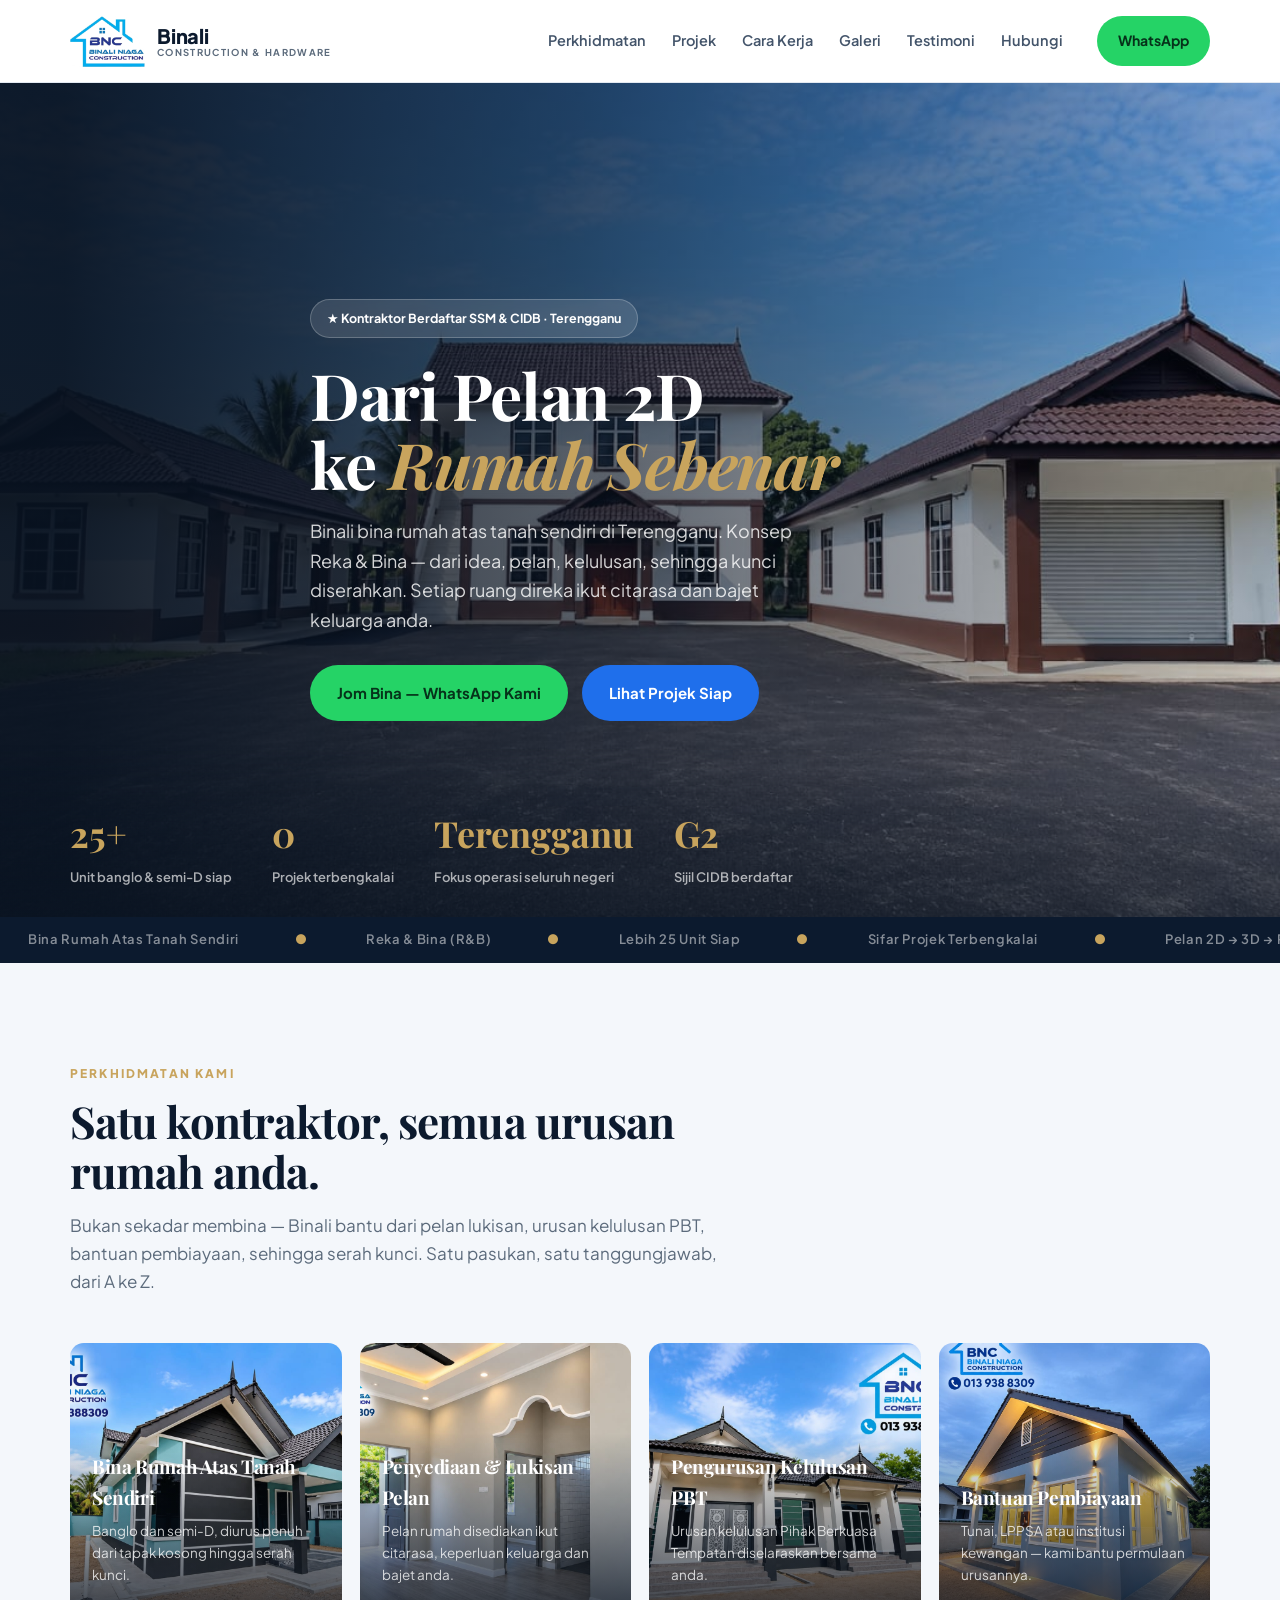
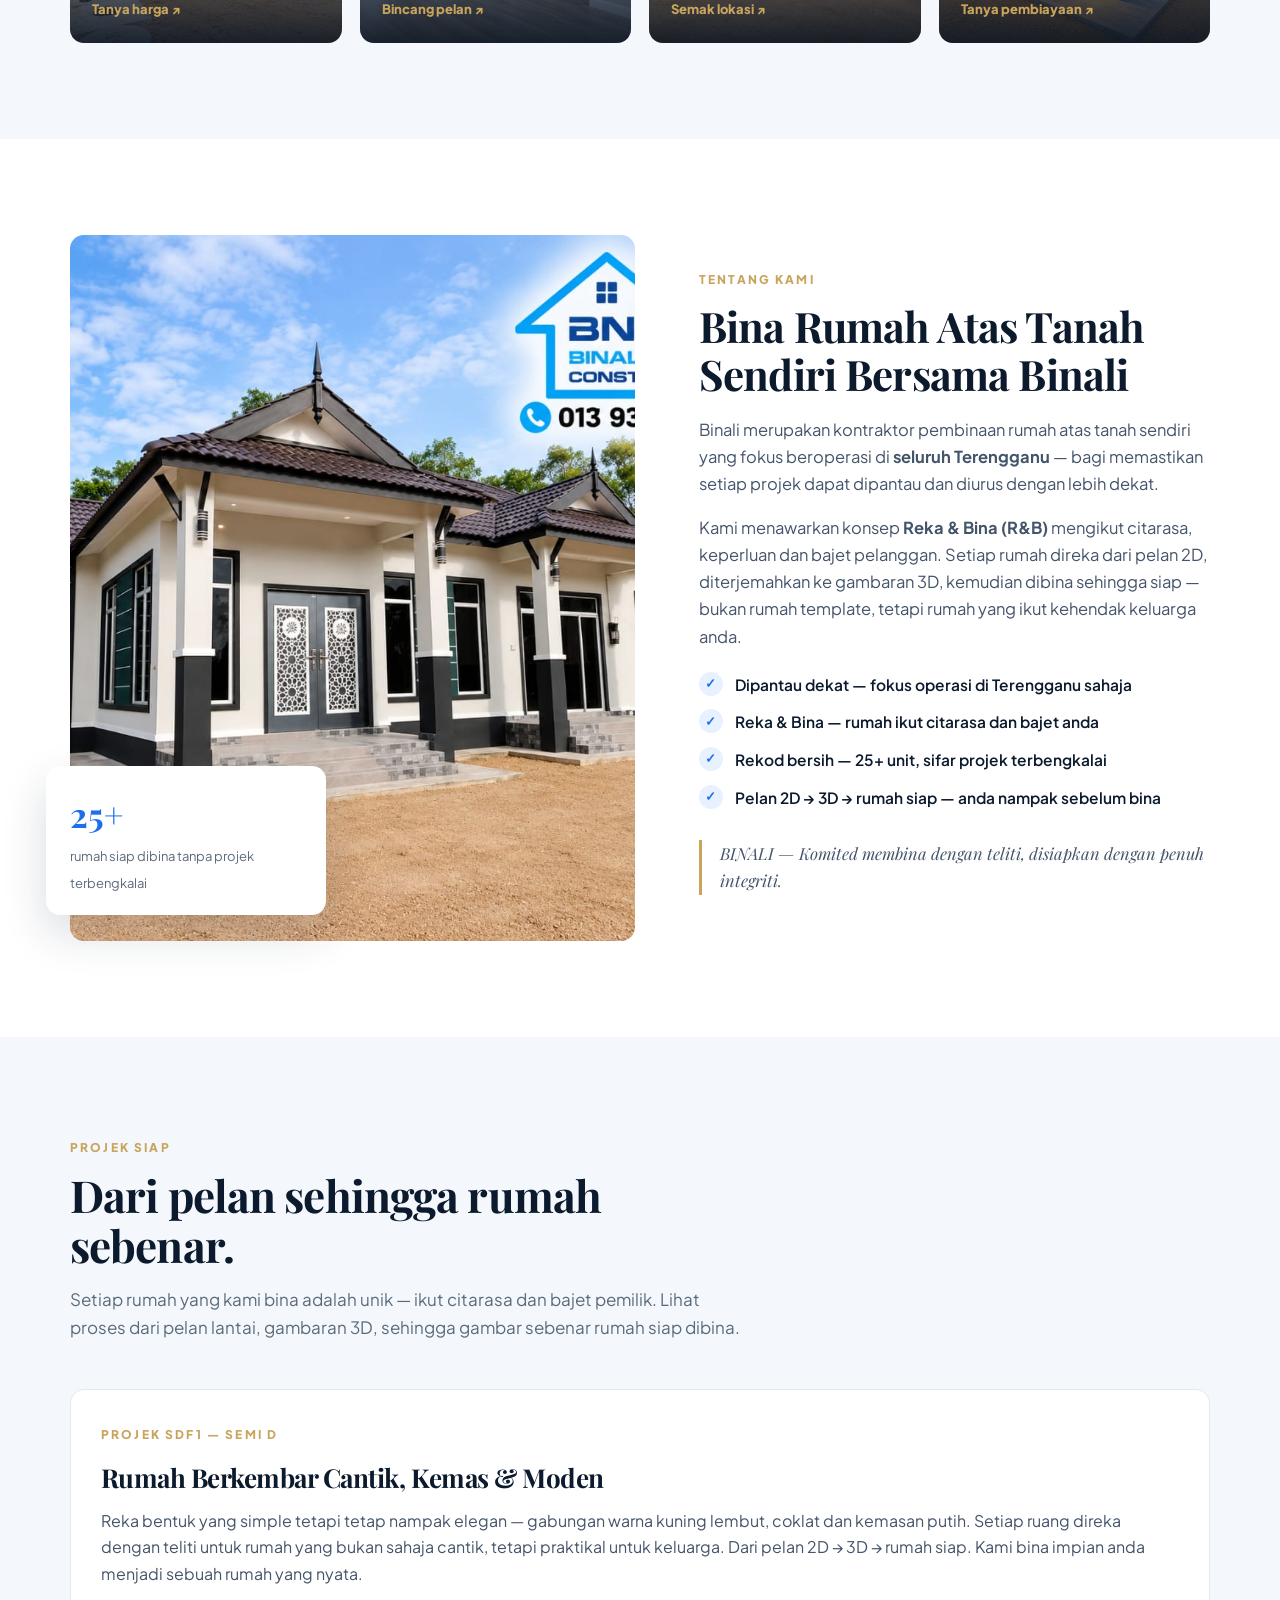
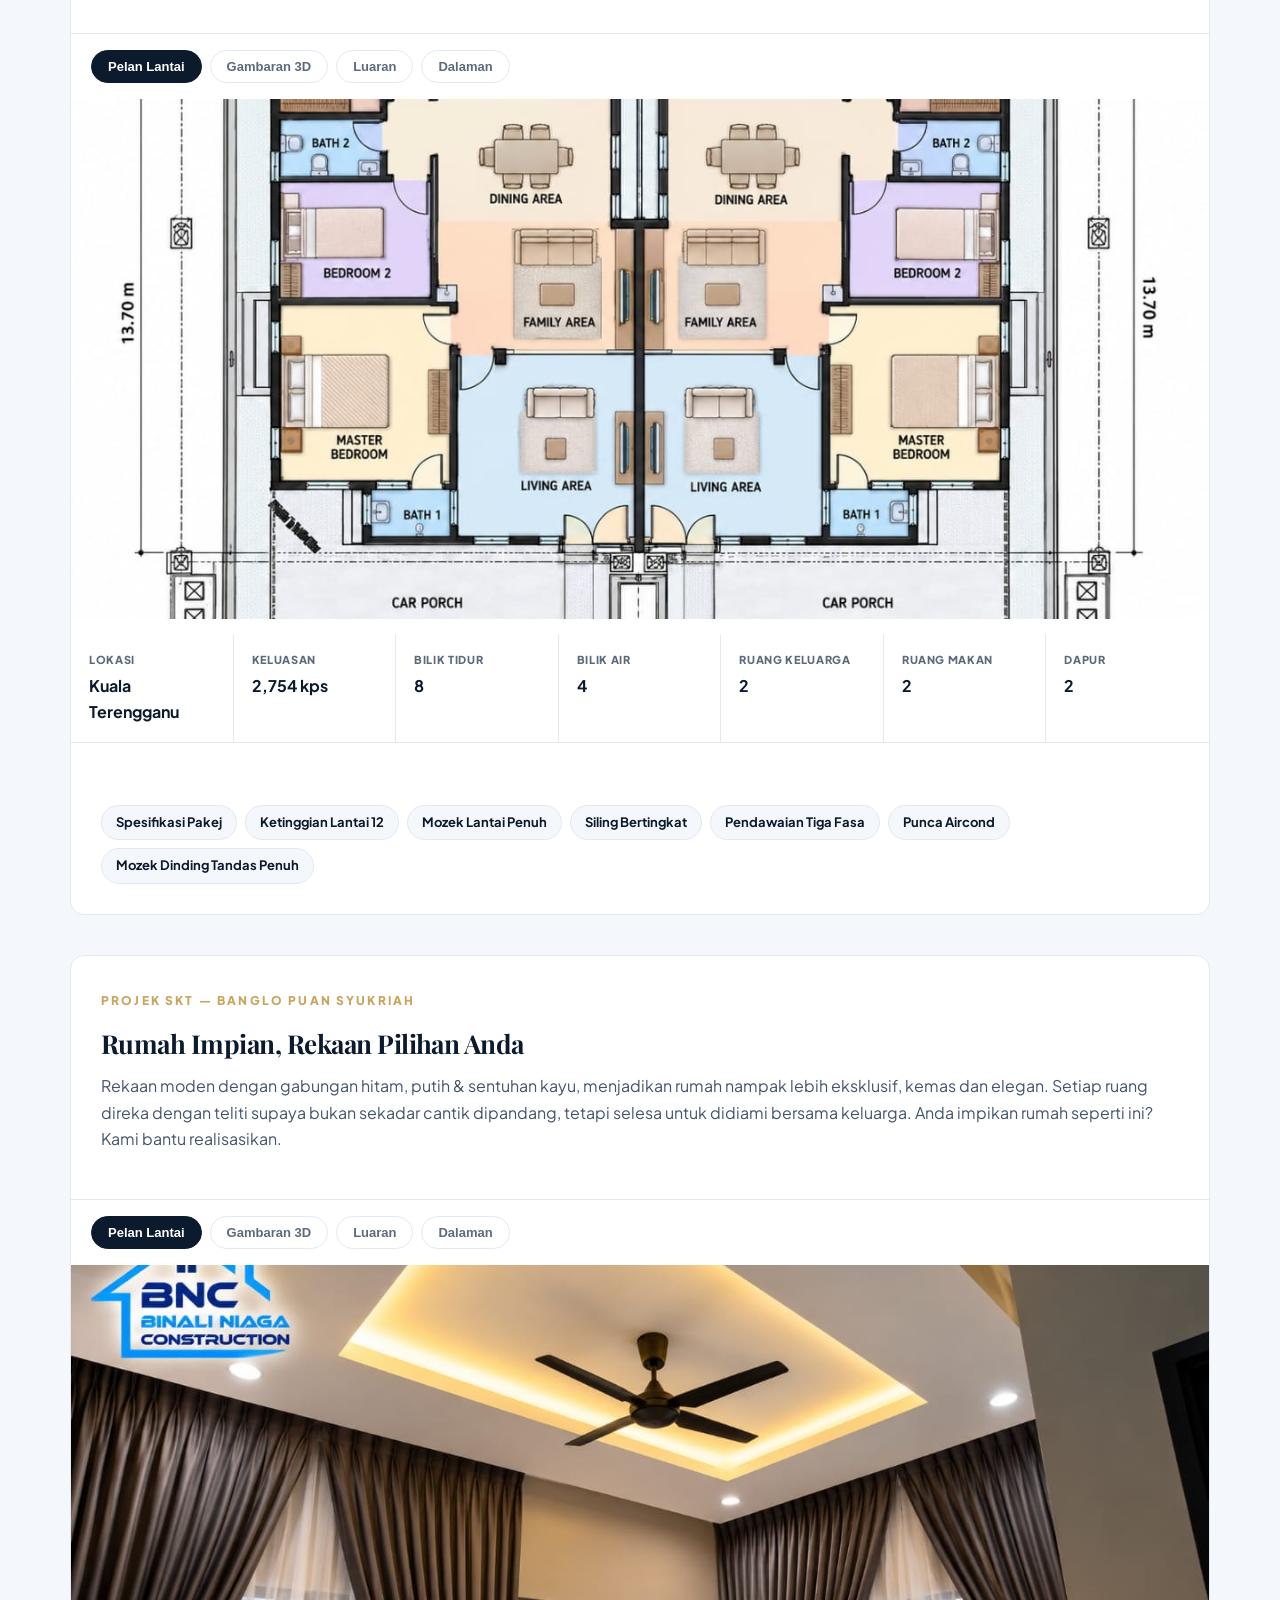
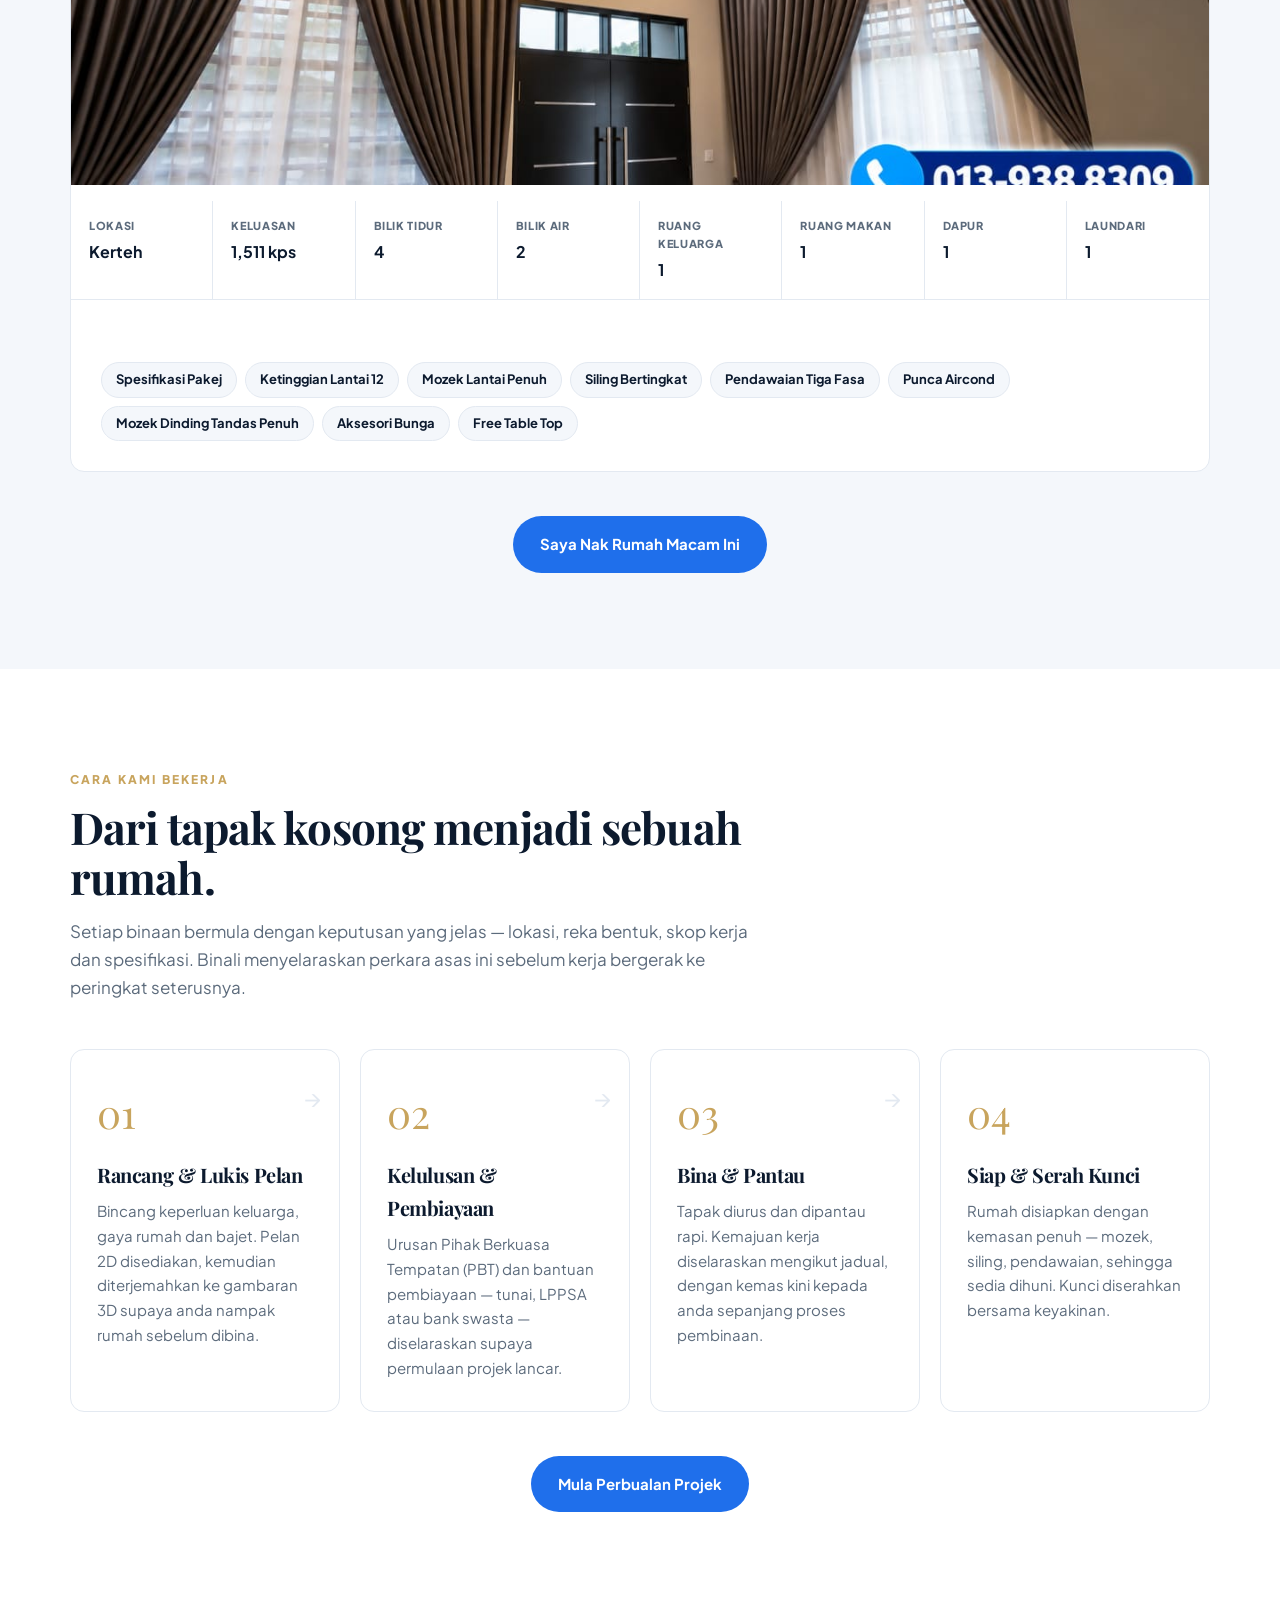
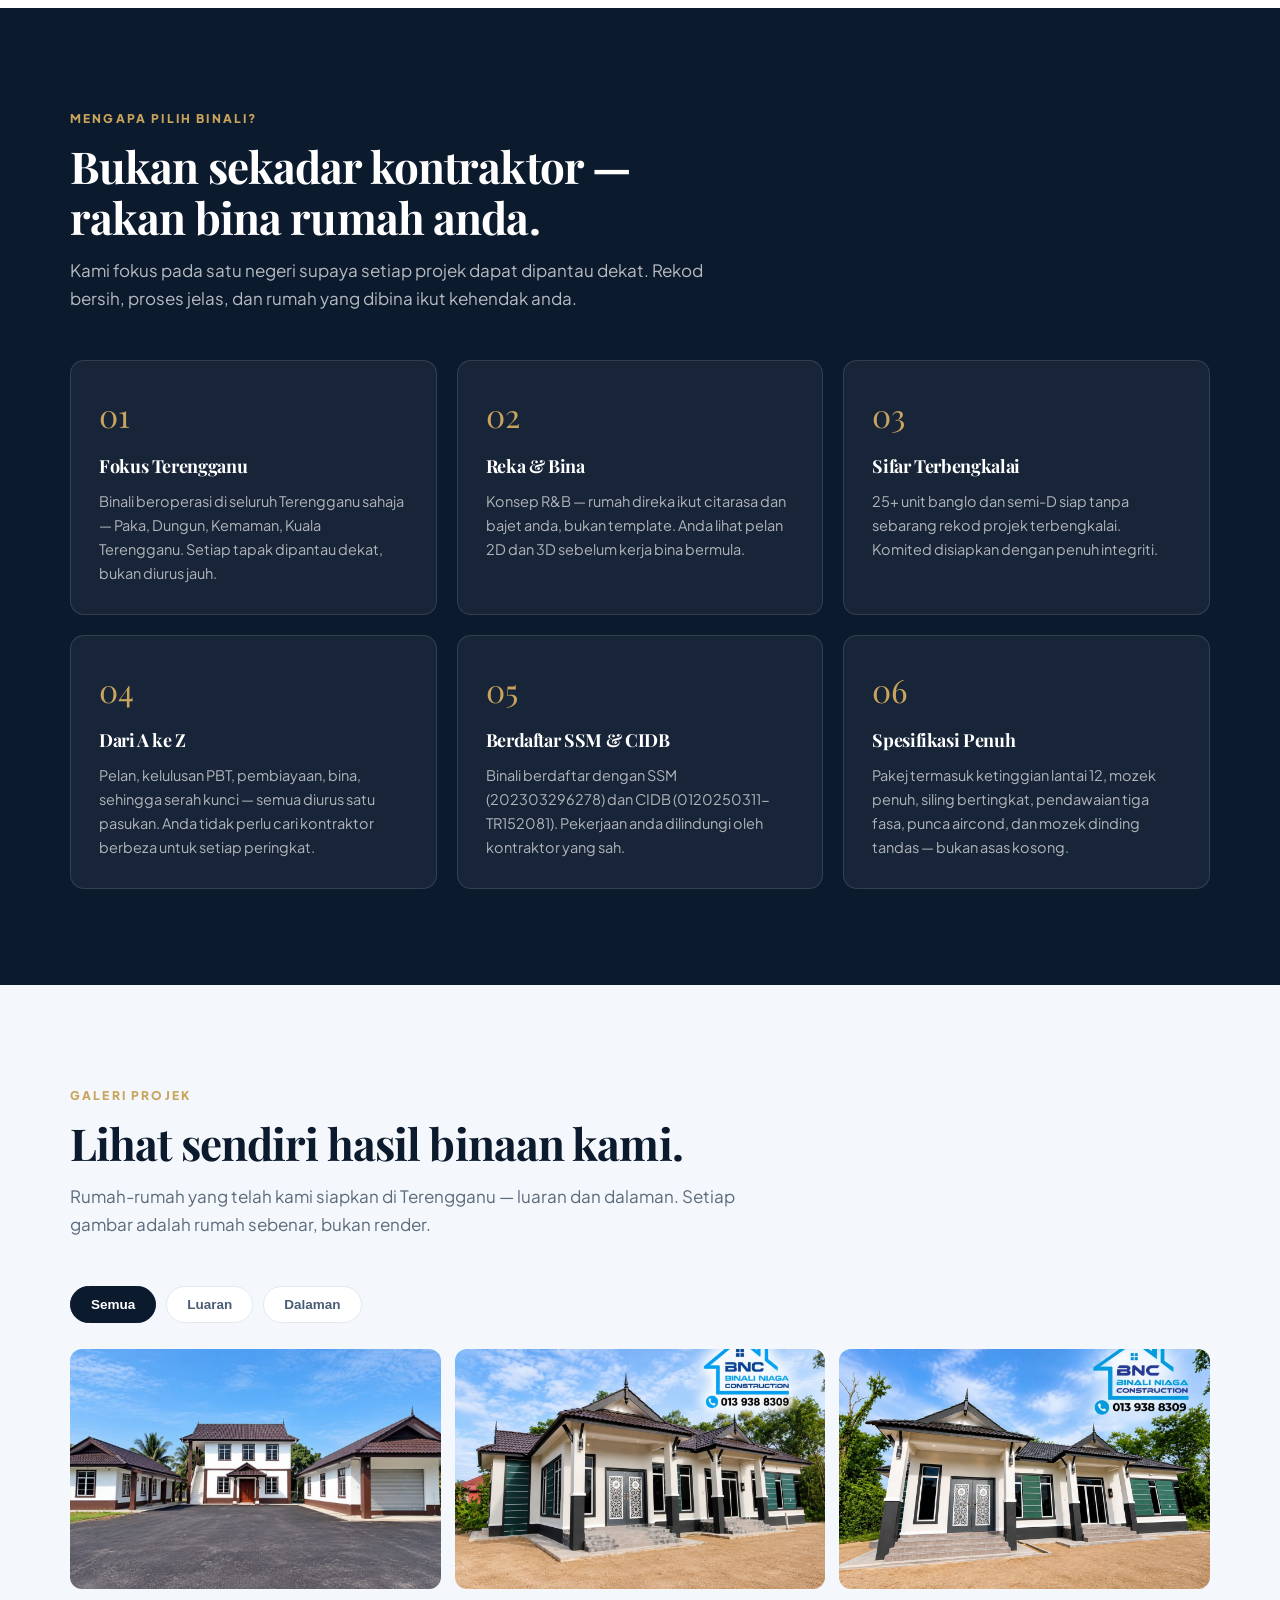
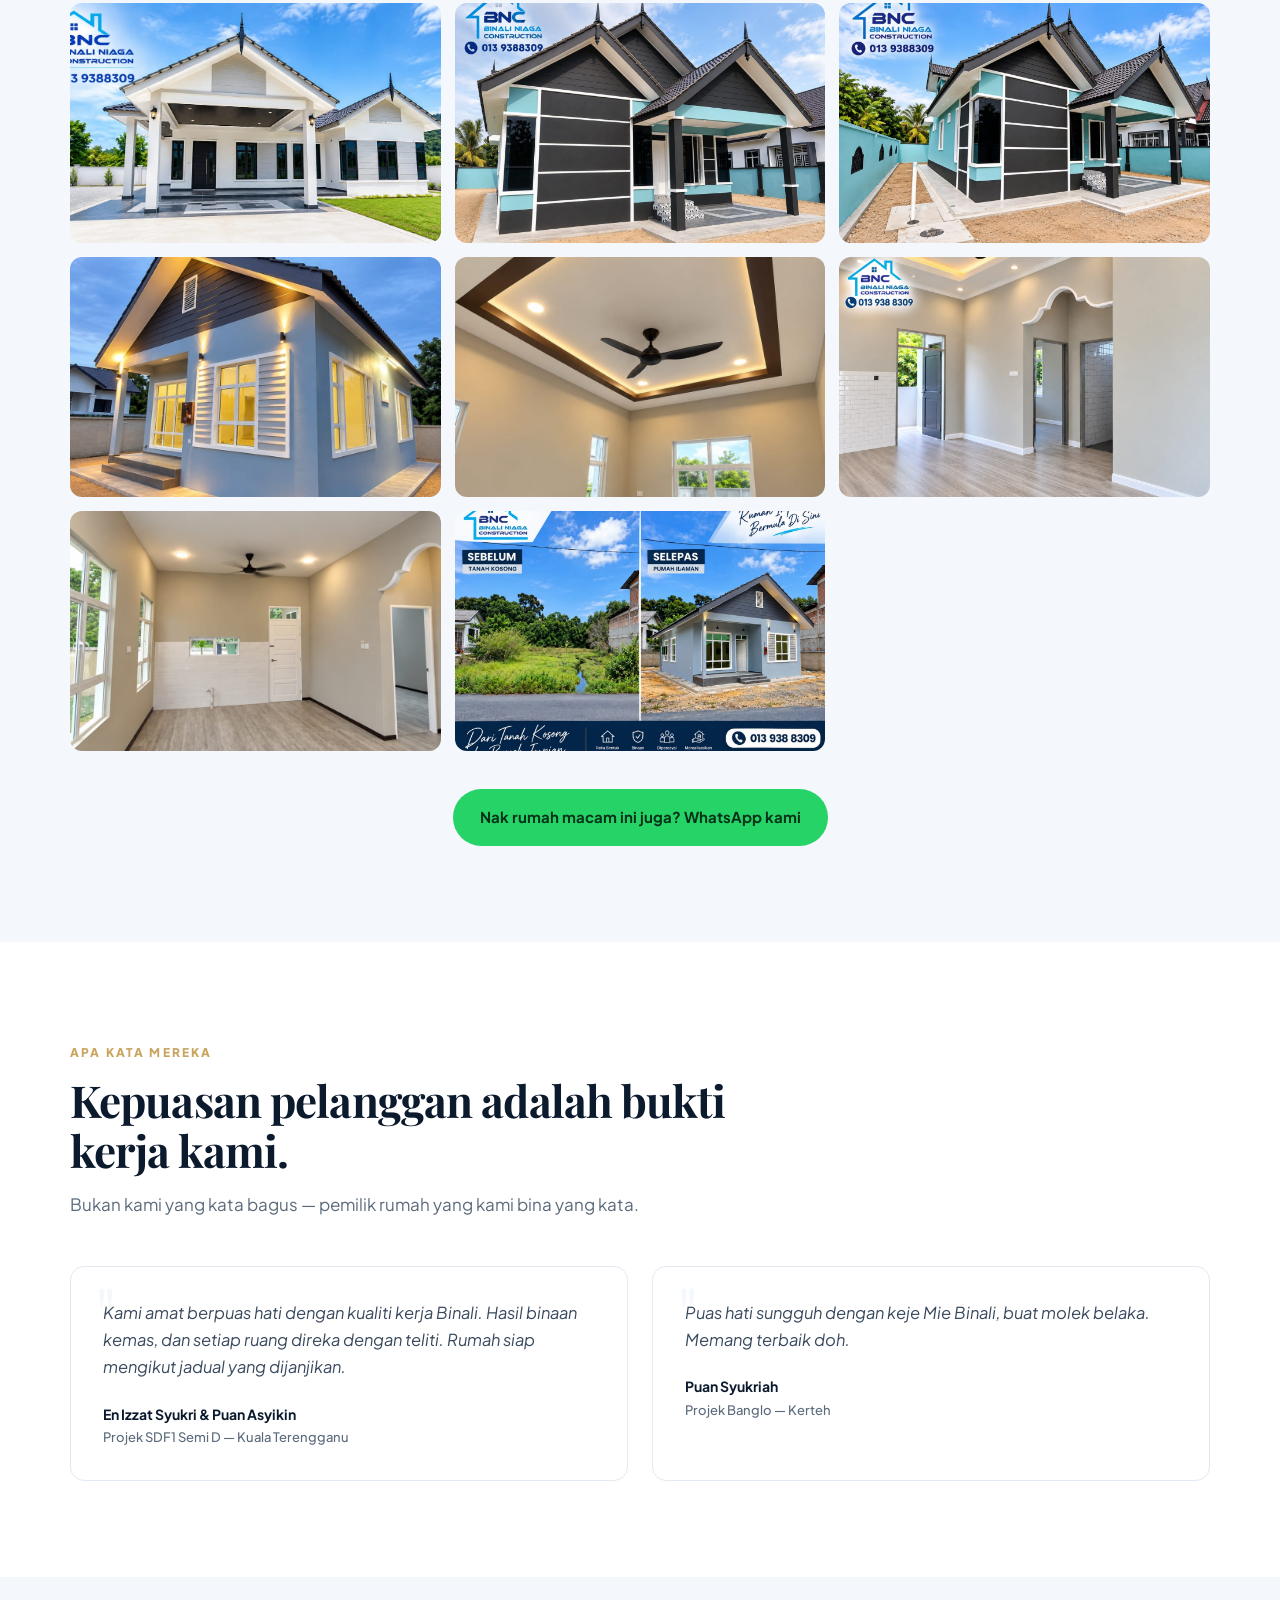
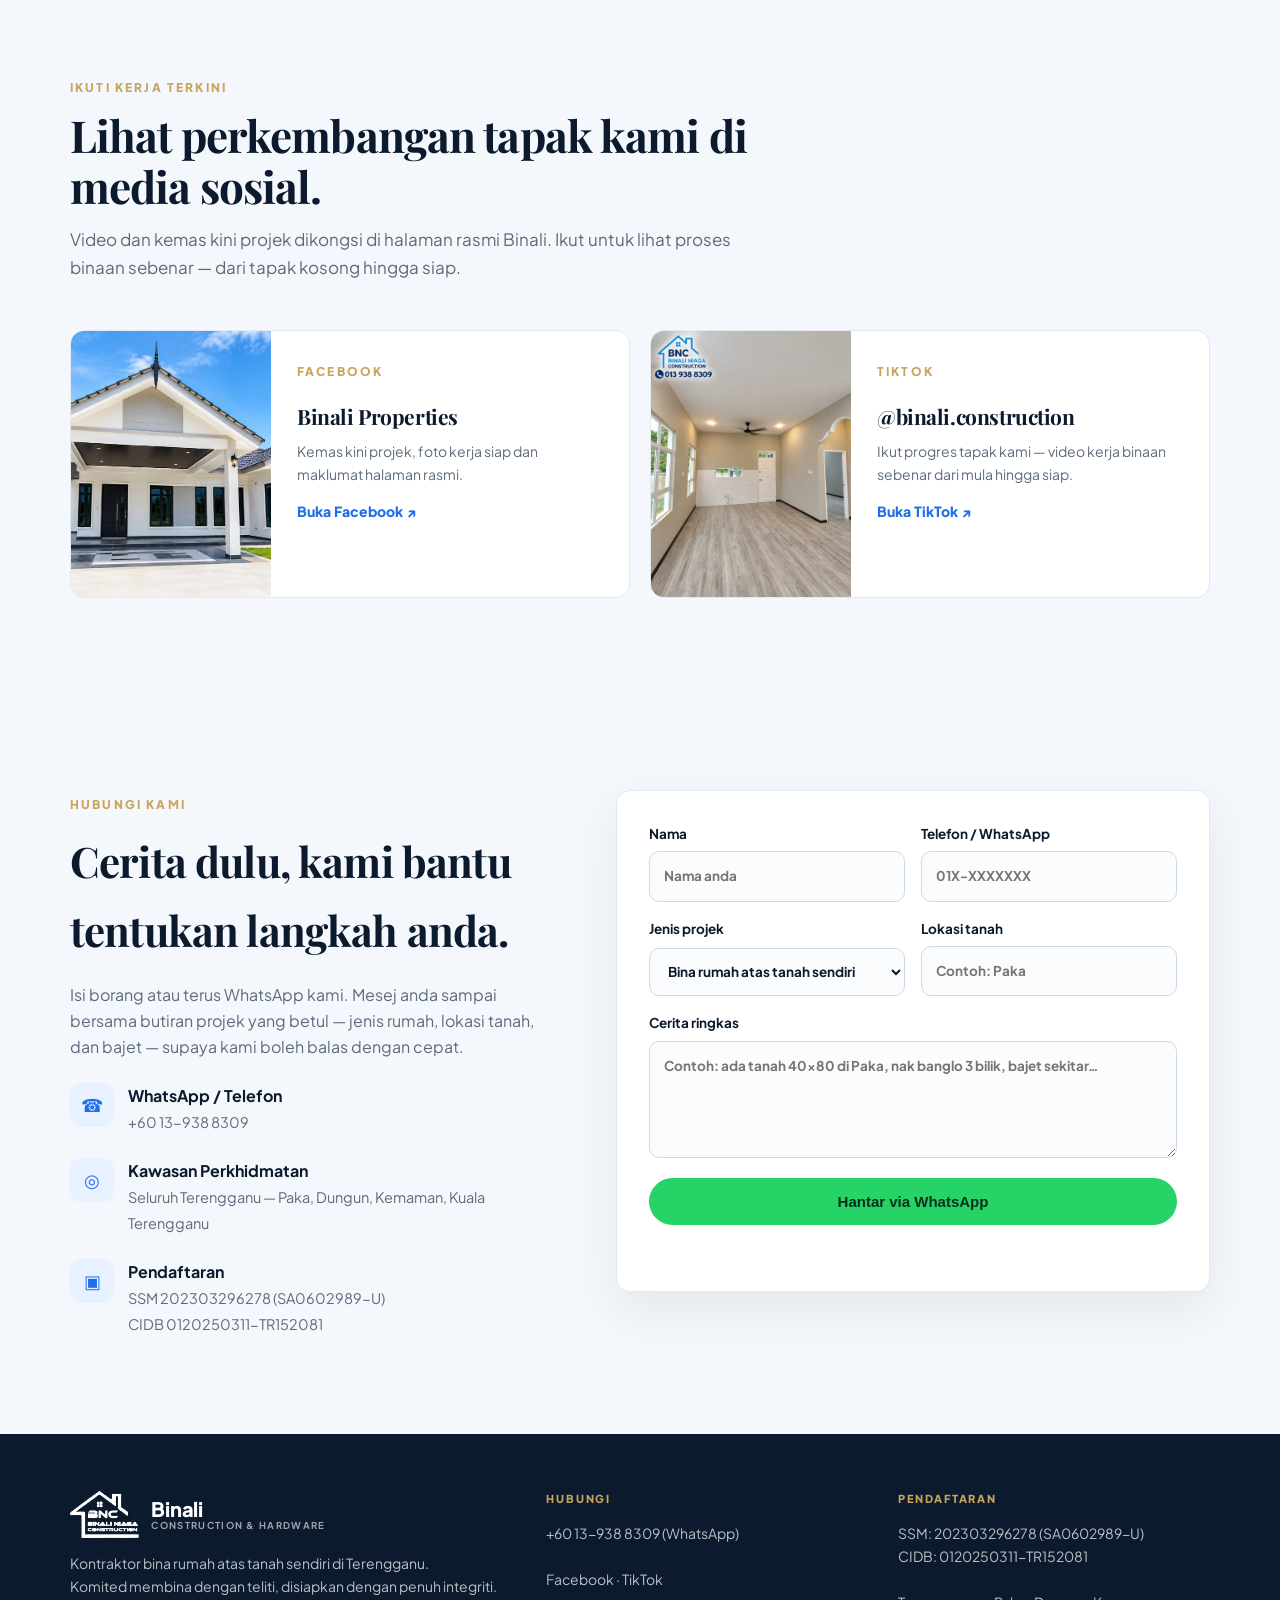
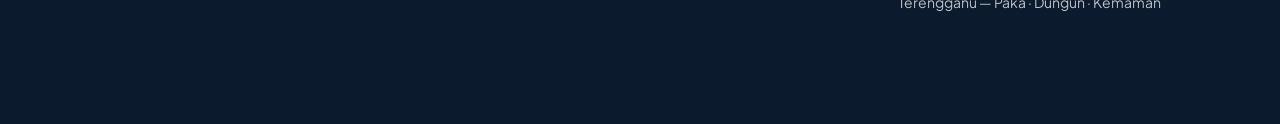
==== index.html @ bc34fff3 "feat: add project showcase with floor plans, 3D renders, testimonials, why-choose-us section — inspi" ====
<!doctype html>
<html lang="ms">
<head>
<meta charset="utf-8">
<meta name="viewport" content="width=device-width,initial-scale=1">
<title>Binali — Kontraktor Bina Rumah Atas Tanah Sendiri di Terengganu</title>
<meta name="description" content="Binali, kontraktor bina rumah atas tanah sendiri di Terengganu. Lebih 25 unit banglo & semi-D siap tanpa projek terbengkalai. Reka & Bina ikut bajet anda.">
<meta property="og:title" content="Binali — Kontraktor Bina Rumah Atas Tanah Anda | Terengganu">
<meta property="og:description" content="Dari pelan 2D → 3D → rumah siap. Lebih 25 unit banglo & semi-D siap di Terengganu.">
<meta property="og:image" content="https://fahru76.github.io/Binali/assets/IMG-20260917-WA0013.jpg">
<meta property="og:url" content="https://fahru76.github.io/Binali/">
<meta property="og:type" content="website">
<meta name="twitter:card" content="summary_large_image">
<meta name="twitter:image" content="https://fahru76.github.io/Binali/assets/IMG-20260917-WA0013.jpg">
<link rel="preconnect" href="https://fonts.googleapis.com"><link rel="preconnect" href="https://fonts.gstatic.com" crossorigin>
<link href="https://fonts.googleapis.com/css2?family=Plus+Jakarta+Sans:wght@400;500;600;700;800&family=Playfair+Display:wght@500;600;700&display=swap" rel="stylesheet">
<script type="application/ld+json">
{"@context":"https://schema.org","@type":"LocalBusiness","name":"Binali Construction & Hardware","url":"https://fahru76.github.io/Binali/","image":"https://fahru76.github.io/Binali/assets/Binali-logo.png","telephone":"+60139388309","priceRange":"RM","areaServed":{"@type":"State","name":"Terengganu, Malaysia"},"description":"Kontraktor bina rumah atas tanah sendiri di Terengganu. Lebih 25 unit banglo dan semi-D siap tanpa projek terbengkalai.","identifier":[{"@type":"PropertyValue","propertyID":"SSM","value":"202303296278 (SA0602989-U)"},{"@type":"PropertyValue","propertyID":"CIDB","value":"0120250311-TR152081"}]}
</script>
<style>
:root{
  --navy:#0c1a2e; --ink:#1a2b3c; --blue:#1f6feb; --blue-dk:#1a5ed6;
  --gold:#c8a45d; --bg:#ffffff; --soft:#f4f7fb; --muted:#5c6b7c; --line:#e3e9f1;
  --wa:#25d366; --wa-dk:#1eb857; --r:14px;
}
*{box-sizing:border-box}html{scroll-behavior:smooth}
body{margin:0;background:var(--bg);color:var(--ink);font:16px/1.65 'Plus Jakarta Sans',Arial,sans-serif;overflow-x:hidden}
a{text-decoration:none;color:inherit}img{display:block;max-width:100%}
h1,h2,h3,h4{font-family:'Playfair Display',Georgia,serif;letter-spacing:-.02em;margin:0}
.container{width:min(1140px,calc(100% - 40px));margin:auto}
.eyebrow{display:inline-block;color:var(--gold);font-weight:800;font-size:12px;letter-spacing:.18em;text-transform:uppercase;margin-bottom:12px}
.btn{display:inline-flex;align-items:center;justify-content:center;gap:8px;padding:15px 26px;border-radius:999px;font-weight:700;font-size:15px;border:1px solid transparent;cursor:pointer;transition:.2s}
.wa{background:var(--wa);color:#06321a}.wa:hover{background:var(--wa-dk)}
.blue{background:var(--blue);color:#fff}.blue:hover{background:var(--blue-dk)}
.ghost{background:#fff;border-color:var(--line);color:var(--navy)}.ghost:hover{border-color:var(--blue);color:var(--blue)}

/* ---------- header ---------- */
header{position:sticky;top:0;z-index:60;background:#fff;border-bottom:1px solid var(--line);transition:box-shadow .2s}
header.scrolled{box-shadow:0 4px 24px rgba(18,35,59,.08)}
.nav{height:82px;display:flex;align-items:center;gap:34px}
.logo{display:flex;align-items:center;gap:12px;font-weight:800;font-size:20px;color:var(--navy);letter-spacing:-.01em;min-width:0}
.logo img{height:52px;width:auto}
.logo .lt{display:block;line-height:1.15;white-space:nowrap}
.logo small{display:block;font-size:9.5px;font-weight:700;letter-spacing:.14em;color:var(--muted);text-transform:uppercase}
.navlinks{display:flex;gap:26px;margin-left:auto;font-size:14.5px;font-weight:600;color:#43546a}
.navlinks a:hover{color:var(--blue)}
.nav .btn{padding:12px 20px;font-size:14px}

/* ---------- hero ---------- */
.hero{position:relative;background:var(--navy);color:#fff;overflow:hidden;min-height:92vh;display:flex;align-items:center}
.hero-media{position:absolute;inset:0}
.hero-media img{width:100%;height:100%;object-fit:cover;animation:kenburns 12s ease-in-out infinite alternate}
@keyframes kenburns{0%{transform:scale(1) translate(0,0)}100%{transform:scale(1.1) translate(-2%,-1.5%)}}
.hero-media:after{content:'';position:absolute;inset:0;background:linear-gradient(90deg,rgba(8,18,32,.95) 5%,rgba(8,18,32,.68) 45%,rgba(8,18,32,.18) 100%)}
.hero-in{position:relative;z-index:2;padding:120px 0 100px;max-width:660px;width:100%}
.hero h1{font-size:clamp(40px,5.6vw,64px);line-height:1.08;color:#fff;opacity:0;transform:translateY(28px);animation:fadeUp .85s cubic-bezier(.22,1,.36,1) .25s forwards}
.hero h1 em{font-style:italic;color:var(--gold)}
.hero .sub{font-size:18px;opacity:0;transform:translateY(22px);animation:fadeUp .85s cubic-bezier(.22,1,.36,1) .45s forwards;color:rgba(255,255,255,.82);max-width:520px;margin:18px 0 30px}
.hero .cta{display:flex;gap:14px;flex-wrap:wrap;opacity:0;transform:translateY(18px);animation:fadeUp .85s cubic-bezier(.22,1,.36,1) .62s forwards}
.hero-badge{opacity:0;transform:translateY(12px);animation:fadeUp .75s ease-out .05s forwards;display:inline-flex;align-items:center;gap:8px;background:rgba(255,255,255,.12);border:1px solid rgba(255,255,255,.22);backdrop-filter:blur(6px);border-radius:999px;padding:8px 16px;font-size:12.5px;font-weight:700;color:#fff;margin-bottom:22px}
@keyframes fadeUp{to{opacity:1;transform:translateY(0)}}
.hero-stats{position:absolute;bottom:0;left:0;right:0;z-index:3;background:linear-gradient(transparent,rgba(8,18,32,.6));padding:60px 0 28px}
.hero-stats-in{display:flex;gap:40px;flex-wrap:wrap}
.hero-stat{color:#fff}
.hero-stat strong{display:block;font-family:'Playfair Display',serif;font-size:36px;color:var(--gold)}
.hero-stat span{font-size:13px;color:rgba(255,255,255,.66);font-weight:600}

/* ---------- marquee ---------- */
.marquee{background:var(--navy);color:rgba(255,255,255,.5);padding:12px 0;overflow:hidden;white-space:nowrap;font-size:13px;font-weight:600;letter-spacing:.05em}
.marquee-track{display:inline-block;animation:scroll 28s linear infinite}
@keyframes scroll{0%{transform:translateX(0)}100%{transform:translateX(-50%)}}
.marquee span{margin:0 28px}.marquee .dot{color:var(--gold)}

/* ---------- generic section ---------- */
section{padding:96px 0}
section.soft{background:var(--soft)}
section.dark{background:var(--navy);color:#fff}
.head{max-width:680px;margin-bottom:48px}
.head h2{font-size:clamp(28px,3.6vw,44px);line-height:1.15;color:var(--navy)}
section.dark .head h2{color:#fff}
.head p{color:var(--muted);font-size:17px;margin:14px 0 0}
section.dark .head p{color:rgba(255,255,255,.7)}

/* ---------- services ---------- */
.tiles{display:grid;grid-template-columns:repeat(4,1fr);gap:18px}
.tile{position:relative;border-radius:var(--r);overflow:hidden;min-height:300px;color:#fff;display:flex}
.tile img{position:absolute;inset:0;width:100%;height:100%;object-fit:cover;transition:.5s}
.tile:after{content:'';position:absolute;inset:0;background:linear-gradient(transparent 30%,rgba(9,19,32,.92))}
.tile:hover img{transform:scale(1.06)}
.tile-b{position:relative;z-index:2;margin-top:auto;padding:22px}
.tile-b h3{font-size:19px;color:#fff;margin-bottom:6px}
.tile-b p{margin:0;font-size:13.5px;color:rgba(255,255,255,.78)}
.tile-b span{display:inline-block;margin-top:12px;font-size:13px;font-weight:800;color:var(--gold)}

/* ---------- about ---------- */
.about{display:grid;grid-template-columns:1.05fr .95fr;gap:64px;align-items:center}
.about-img{position:relative}
.about-img img{border-radius:var(--r);aspect-ratio:4/5;object-fit:cover;width:100%}
.about-img .float{position:absolute;left:-24px;bottom:26px;background:#fff;border-radius:var(--r);box-shadow:0 18px 44px rgba(18,35,59,.16);padding:20px 24px;max-width:280px}
.about-img .float strong{display:block;font-family:'Playfair Display',serif;font-size:34px;color:var(--blue)}
.about-img .float span{font-size:13px;color:var(--muted)}
.about h2{font-size:clamp(28px,3.4vw,42px);color:var(--navy);line-height:1.16}
.about p{color:#44546a;font-size:16.5px}
.about ul{list-style:none;padding:0;margin:22px 0 30px;display:grid;gap:12px}
.about li{display:flex;gap:12px;align-items:flex-start;font-weight:600;font-size:15.5px;color:var(--navy)}
.about li:before{content:'✓';flex:none;display:grid;place-items:center;width:24px;height:24px;border-radius:50%;background:#e8f1ff;color:var(--blue);font-size:13px;font-weight:800}
.tagline{border-left:3px solid var(--gold);padding-left:18px;font-family:'Playfair Display',serif;font-size:19px;color:var(--navy);font-style:italic}

/* ---------- process ---------- */
.steps{display:grid;grid-template-columns:repeat(4,1fr);gap:20px;counter-reset:s}
.step{background:#fff;border:1px solid var(--line);border-radius:var(--r);padding:30px 26px;position:relative}
.step:before{counter-increment:s;content:'0' counter(s);font-family:'Playfair Display',serif;font-size:40px;color:var(--gold);display:block;margin-bottom:12px}
.step h3{font-size:20px;color:var(--navy);margin-bottom:8px}
.step p{margin:0;color:var(--muted);font-size:15px}
.step .arrow{position:absolute;right:18px;top:28px;color:var(--line);font-size:24px}

/* ---------- project showcase ---------- */
.project-card{background:#fff;border:1px solid var(--line);border-radius:var(--r);overflow:hidden;margin-bottom:40px}
.project-tabs{display:flex;gap:0;border-bottom:1px solid var(--line);overflow-x:auto}
.project-tab{padding:14px 22px;font-size:14px;font-weight:700;color:var(--muted);border:0;background:none;cursor:pointer;border-bottom:3px solid transparent;white-space:nowrap}
.project-tab.active{color:var(--navy);border-bottom-color:var(--blue)}
.project-body{display:none;padding:0}
.project-body.active{display:block}
.project-stage{position:relative;overflow:hidden}
.project-stage img{width:100%;height:auto;max-height:520px;object-fit:cover;transition:.4s}
.project-stage:hover img{transform:scale(1.03)}
.project-specs{display:grid;grid-template-columns:repeat(auto-fit,minmax(110px,1fr));gap:0;padding:0}
.project-spec{padding:16px 18px;border-right:1px solid var(--line);border-bottom:1px solid var(--line)}
.project-spec:last-child{border-right:0}
.project-spec dt{font-size:11px;font-weight:800;color:var(--muted);text-transform:uppercase;letter-spacing:.06em}
.project-spec dd{margin:4px 0 0;font-size:16px;font-weight:700;color:var(--navy)}
.project-info{padding:30px}
.project-info h3{font-size:26px;color:var(--navy);margin-bottom:8px}
.project-info p{color:#44546a;font-size:16px;margin:0 0 16px}
.project-specs-list{display:flex;flex-wrap:wrap;gap:8px;margin-top:16px}
.project-specs-list li{list-style:none;font-size:13px;font-weight:700;background:var(--soft);border:1px solid var(--line);border-radius:999px;padding:6px 14px;color:var(--navy)}
.project-stages-nav{display:flex;gap:8px;padding:16px 20px;border-top:1px solid var(--line);flex-wrap:wrap}
.stage-btn{padding:8px 16px;border:1px solid var(--line);background:#fff;border-radius:999px;font-size:13px;font-weight:700;color:var(--muted);cursor:pointer;transition:.2s}
.stage-btn.active{background:var(--navy);color:#fff;border-color:var(--navy)}

/* ---------- testimonials ---------- */
.quotes{display:grid;grid-template-columns:1fr 1fr;gap:24px}
.quote{background:#fff;border:1px solid var(--line);border-radius:var(--r);padding:32px;position:relative}
.quote:before{content:'"';position:absolute;top:8px;left:24px;font-family:'Playfair Display',serif;font-size:72px;color:var(--soft);line-height:1}
.quote p{position:relative;z-index:1;font-size:16.5px;color:#3a4a5e;font-style:italic;margin:0 0 20px}
.quote cite{font-style:normal;font-weight:700;font-size:14px;color:var(--navy)}
.quote cite span{display:block;font-weight:500;color:var(--muted);font-size:13px}

/* ---------- why choose us ---------- */
.reasons{display:grid;grid-template-columns:repeat(3,1fr);gap:20px}
.reason{background:rgba(255,255,255,.05);border:1px solid rgba(255,255,255,.12);border-radius:var(--r);padding:28px}
.reason .num{font-family:'Playfair Display',serif;font-size:32px;color:var(--gold);margin-bottom:10px}
.reason h3{font-size:18px;color:#fff;margin-bottom:8px}
.reason p{margin:0;color:rgba(255,255,255,.66);font-size:14.5px}

/* ---------- gallery ---------- */
.filters{display:flex;gap:10px;margin-bottom:26px;flex-wrap:wrap}
.filter{border:1px solid var(--line);background:#fff;border-radius:999px;padding:10px 20px;font-weight:700;font-size:13.5px;color:#4a5c74;cursor:pointer;transition:.2s}
.filter.active{background:var(--navy);color:#fff;border-color:var(--navy)}
.gallery{display:grid;grid-template-columns:repeat(3,1fr);gap:14px}
.gallery button{border:0;padding:0;border-radius:12px;overflow:hidden;background:none;cursor:pointer;position:relative}
.gallery img{height:240px;width:100%;object-fit:cover;transition:.45s}
.gallery button:hover img{transform:scale(1.06)}
.gallery button small{position:absolute;left:12px;bottom:12px;z-index:2;color:#fff;font-size:12px;font-weight:700;background:rgba(10,22,38,.6);border-radius:8px;padding:4px 10px;opacity:0;transition:.3s}
.gallery button:hover small,.gallery button:focus-visible small{opacity:1}
.hidden{display:none!important}

/* ---------- social ---------- */
.social-grid{display:grid;grid-template-columns:1fr 1fr;gap:20px}
.social-card{display:grid;grid-template-columns:200px 1fr;border:1px solid var(--line);border-radius:var(--r);overflow:hidden;background:#fff;transition:.2s}
.social-card:hover{transform:translateY(-3px);box-shadow:0 16px 36px rgba(18,35,59,.1)}
.social-card>img{width:100%;height:100%;min-height:180px;object-fit:cover}
.social-copy{padding:26px}
.social-copy h3{font-size:21px;color:var(--navy);margin:6px 0}
.social-copy p{margin:0;color:var(--muted);font-size:14px}
.social-link{display:inline-block;margin-top:14px;color:var(--blue);font-weight:800;font-size:14px}

/* ---------- contact ---------- */
.contact{display:grid;grid-template-columns:.9fr 1.1fr;gap:60px;align-items:start}
.form{background:#fff;border:1px solid var(--line);border-radius:var(--r);padding:32px;box-shadow:0 18px 50px rgba(18,35,59,.07)}
.fields{display:grid;grid-template-columns:1fr 1fr;gap:16px}
.field{display:grid;gap:6px;font-size:13.5px;font-weight:700;color:var(--navy)}
.full{grid-column:1/-1}
.field input,.field select,.field textarea{width:100%;padding:13px 14px;border:1px solid #cfd9e6;border-radius:10px;outline:none;color:var(--navy);background:#fbfcfe;font:inherit}
.field input:focus,.field select:focus,.field textarea:focus{border-color:var(--blue);box-shadow:0 0 0 3px rgba(31,111,235,.14)}
.form .btn{width:100%;margin-top:20px;border:0}
.message{font-size:14px;min-height:22px;margin:12px 0 0}
.error{color:#b3261e}.ok{color:#0f7a4d}
.contact-copy .row{display:flex;gap:14px;align-items:flex-start;margin-top:22px}
.contact-copy .row b{display:block;color:var(--navy)}
.contact-copy .row span{color:var(--muted);font-size:14.5px}
.ico{flex:none;display:grid;place-items:center;width:44px;height:44px;border-radius:12px;background:#e8f1ff;color:var(--blue);font-size:18px}

/* ---------- footer & mobile bar ---------- */
footer{background:var(--navy);color:#fff;padding:56px 0 96px}
.footer-grid{display:grid;grid-template-columns:1.4fr 1fr 1fr;gap:40px}
footer .logo{color:#fff}
footer .logo img{height:48px;width:auto;filter:brightness(0) invert(1)}
footer .logo small{color:rgba(255,255,255,.6)}
footer p{color:rgba(255,255,255,.72);font-size:14px}
footer .f-eyebrow{color:var(--gold);font-weight:800;font-size:11px;letter-spacing:.16em;text-transform:uppercase;margin-bottom:12px}
footer a:hover{color:var(--gold)}
.mobile{display:none}
.sr-only{position:absolute;width:1px;height:1px;padding:0;margin:-1px;overflow:hidden;clip:rect(0,0,0,0);white-space:nowrap;border:0}

@media(max-width:980px){
  .tiles{grid-template-columns:1fr 1fr}
  .about{grid-template-columns:1fr;gap:40px}
  .about-img .float{left:12px}
  .steps{grid-template-columns:1fr 1fr}
  .quotes{grid-template-columns:1fr}
  .reasons{grid-template-columns:1fr}
  .contact{grid-template-columns:1fr;gap:36px}
  .footer-grid{grid-template-columns:1fr 1fr}
  .hero{min-height:auto}
  .hero-stats{position:relative;padding:40px 0 20px;background:none}
}
@media(max-width:820px){
  .navlinks{display:none}
  .gallery{grid-template-columns:repeat(2,1fr)}
  .social-grid{grid-template-columns:1fr}
  .tiles{grid-template-columns:1fr}
}
@media(max-width:600px){
  .nav{height:70px;gap:12px}.nav .btn{display:none}
  .logo img{height:42px}.logo .lt small{display:none}
  section{padding:70px 0}
  .hero-in{padding:72px 0 40px}
  .steps{grid-template-columns:1fr}
  .fields{grid-template-columns:1fr}
  .form{padding:22px}
  .gallery img{height:170px}
  .footer-grid{grid-template-columns:1fr}
  .social-card{grid-template-columns:130px 1fr}.social-copy{padding:18px}
  .mobile{display:grid;position:fixed;z-index:70;bottom:0;left:0;right:0;grid-template-columns:1fr 1.6fr 1fr;background:#fffffffa;border-top:1px solid var(--line)}
  .mobile a{padding:14px 6px;text-align:center;font-size:13px;font-weight:800;color:var(--navy)}
  .mobile .call{border-right:1px solid var(--line)}.mobile .msg{border-left:1px solid var(--line)}
  .mobile .primary{background:var(--wa);color:#06321a}
  .hero-stats-in{gap:20px}
  .hero-stat strong{font-size:28px}
}
@media(prefers-reduced-motion:reduce){html{scroll-behavior:auto}.tile img,.gallery img,.hero-media img,.hero h1,.hero .sub,.hero .cta,.hero-badge{animation:none;opacity:1;transform:none}.marquee-track{animation:none}}

/* scroll-reveal utility */
[data-reveal]{opacity:0;transform:translateY(32px);transition:opacity .7s ease,transform .7s cubic-bezier(.22,1,.36,1)}
[data-reveal].visible{opacity:1;transform:translateY(0)}
.tile[data-reveal]{transition-delay:0s}
.tile[data-reveal]:nth-child(2){transition-delay:.1s}
.tile[data-reveal]:nth-child(3){transition-delay:.2s}
.tile[data-reveal]:nth-child(4){transition-delay:.3s}
</style>
</head>
<body>

<header>
  <div class="container nav">
    <a class="logo" href="#atas" aria-label="Binali Construction and Hardware — halaman utama">
      <img src="assets/Binali-logo.png" alt="Logo Binali Construction &amp; Hardware">
      <span class="lt">Binali<small>Construction &amp; Hardware</small></span>
    </a>
    <nav class="navlinks" aria-label="Navigasi utama">
      <a href="#perkhidmatan">Perkhidmatan</a>
      <a href="#projek">Projek</a>
      <a href="#proses">Cara Kerja</a>
      <a href="#galeri">Galeri</a>
      <a href="#testimoni">Testimoni</a>
      <a href="#hubungi">Hubungi</a>
    </nav>
    <a class="btn wa" href="https://wa.me/60139388309?text=Salam%20Binali%2C%20saya%20nak%20bincang%20projek%20bina%20rumah." target="_blank" rel="noopener">WhatsApp</a>
  </div>
</header>

<main id="atas">

<!-- ============ HERO ============ -->
<section class="hero" id="hero">
  <div class="hero-media"><img src="assets/IMG-20260917-WA0013.jpg" alt="Rumah banglo siap dibina oleh Binali" fetchpriority="high"></div>
  <div class="container hero-in">
    <span class="hero-badge">★ Kontraktor Berdaftar SSM &amp; CIDB · Terengganu</span>
    <h1>Dari Pelan 2D<br>ke <em>Rumah Sebenar</em></h1>
    <p class="sub">Binali bina rumah atas tanah sendiri di Terengganu. Konsep Reka &amp; Bina — dari idea, pelan, kelulusan, sehingga kunci diserahkan. Setiap ruang direka ikut citarasa dan bajet keluarga anda.</p>
    <div class="cta">
      <a class="btn wa" href="https://wa.me/60139388309?text=Salam%20Binali%2C%20saya%20berminat%20untuk%20bina%20rumah%20atas%20tanah%20saya." target="_blank" rel="noopener">Jom Bina — WhatsApp Kami</a>
      <a class="btn blue" href="#projek">Lihat Projek Siap</a>
    </div>
  </div>
  <div class="hero-stats">
    <div class="container hero-stats-in">
      <div class="hero-stat"><strong>25+</strong><span>Unit banglo &amp; semi-D siap</span></div>
      <div class="hero-stat"><strong>0</strong><span>Projek terbengkalai</span></div>
      <div class="hero-stat"><strong>Terengganu</strong><span>Fokus operasi seluruh negeri</span></div>
      <div class="hero-stat"><strong>G2</strong><span>Sijil CIDB berdaftar</span></div>
    </div>
  </div>
</section>

<!-- ============ MARQUEE ============ -->
<div class="marquee" aria-hidden="true">
  <div class="marquee-track">
    <span>Bina Rumah Atas Tanah Sendiri</span><span class="dot">●</span>
    <span>Reka &amp; Bina (R&amp;B)</span><span class="dot">●</span>
    <span>Lebih 25 Unit Siap</span><span class="dot">●</span>
    <span>Sifar Projek Terbengkalai</span><span class="dot">●</span>
    <span>Pelan 2D → 3D → Rumah Siap</span><span class="dot">●</span>
    <span>Terengganu — Paka · Dungun · Kemaman</span><span class="dot">●</span>
    <span>Bina Rumah Atas Tanah Sendiri</span><span class="dot">●</span>
    <span>Reka &amp; Bina (R&amp;B)</span><span class="dot">●</span>
    <span>Lebih 25 Unit Siap</span><span class="dot">●</span>
    <span>Sifar Projek Terbengkalai</span><span class="dot">●</span>
    <span>Pelan 2D → 3D → Rumah Siap</span><span class="dot">●</span>
    <span>Terengganu — Paka · Dungun · Kemaman</span><span class="dot">●</span>
  </div>
</div>

<!-- ============ SERVICES ============ -->
<section class="soft" id="perkhidmatan">
  <div class="container">
    <div class="head" data-reveal><span class="eyebrow">Perkhidmatan Kami</span>
      <h2>Satu kontraktor, semua urusan rumah anda.</h2>
      <p>Bukan sekadar membina — Binali bantu dari pelan lukisan, urusan kelulusan PBT, bantuan pembiayaan, sehingga serah kunci. Satu pasukan, satu tanggungjawab, dari A ke Z.</p>
    </div>
    <div class="tiles">
      <a class="tile" data-reveal href="#hubungi"><img src="assets/IMG-20260918-WA0012.jpg" alt="Banglo setingkat atas tanah sendiri"><div class="tile-b"><h3>Bina Rumah Atas Tanah Sendiri</h3><p>Banglo dan semi-D, diurus penuh dari tapak kosong hingga serah kunci.</p><span>Tanya harga ↗</span></div></a>
      <a class="tile" href="#hubungi"><img src="assets/IMG-20260919-WA0001.jpg" alt="Reka bentuk ruang dalaman rumah"><div class="tile-b"><h3>Penyediaan &amp; Lukisan Pelan</h3><p>Pelan rumah disediakan ikut citarasa, keperluan keluarga dan bajet anda.</p><span>Bincang pelan ↗</span></div></a>
      <a class="tile" href="#hubungi"><img src="assets/IMG-20260917-WA0021.jpg" alt="Fasad rumah siap"><div class="tile-b"><h3>Pengurusan Kelulusan PBT</h3><p>Urusan kelulusan Pihak Berkuasa Tempatan diselaraskan bersama anda.</p><span>Semak lokasi ↗</span></div></a>
      <a class="tile" href="#hubungi"><img src="assets/IMG-20260919-WA0006.jpg" alt="Rumah dengan pencahayaan malam"><div class="tile-b"><h3>Bantuan Pembiayaan</h3><p>Tunai, LPPSA atau institusi kewangan — kami bantu permulaan urusannya.</p><span>Tanya pembiayaan ↗</span></div></a>
    </div>
  </div>
</section>

<!-- ============ ABOUT ============ -->
<section id="tentang">
  <div class="container about">
    <div class="about-img" data-reveal>
      <img src="assets/IMG-20260917-WA0018.jpg" alt="Fasad rumah kediaman siap dibina Binali">
      <div class="float"><strong>25+</strong><span>rumah siap dibina tanpa projek terbengkalai</span></div>
    </div>
    <div data-reveal>
      <span class="eyebrow">Tentang Kami</span>
      <h2>Bina Rumah Atas Tanah Sendiri Bersama Binali</h2>
      <p>Binali merupakan kontraktor pembinaan rumah atas tanah sendiri yang fokus beroperasi di <strong>seluruh Terengganu</strong> — bagi memastikan setiap projek dapat dipantau dan diurus dengan lebih dekat.</p>
      <p>Kami menawarkan konsep <strong>Reka &amp; Bina (R&amp;B)</strong> mengikut citarasa, keperluan dan bajet pelanggan. Setiap rumah direka dari pelan 2D, diterjemahkan ke gambaran 3D, kemudian dibina sehingga siap — bukan rumah template, tetapi rumah yang ikut kehendak keluarga anda.</p>
      <ul>
        <li>Dipantau dekat — fokus operasi di Terengganu sahaja</li>
        <li>Reka &amp; Bina — rumah ikut citarasa dan bajet anda</li>
        <li>Rekod bersih — 25+ unit, sifar projek terbengkalai</li>
        <li>Pelan 2D → 3D → rumah siap — anda nampak sebelum bina</li>
      </ul>
      <p class="tagline">BINALI — Komited membina dengan teliti, disiapkan dengan penuh integriti.</p>
    </div>
  </div>
</section>

<!-- ============ PROJECT SHOWCASE ============ -->
<section class="soft" id="projek">
  <div class="container">
    <div class="head" data-reveal><span class="eyebrow">Projek Siap</span>
      <h2>Dari pelan sehingga rumah sebenar.</h2>
      <p>Setiap rumah yang kami bina adalah unik — ikut citarasa dan bajet pemilik. Lihat proses dari pelan lantai, gambaran 3D, sehingga gambar sebenar rumah siap dibina.</p>
    </div>

    <!-- Project 1: SDF1 Semi D -->
    <div class="project-card" data-reveal>
      <div class="project-info">
        <span class="eyebrow">Projek SDF1 — Semi D</span>
        <h3>Rumah Berkembar Cantik, Kemas &amp; Moden</h3>
        <p>Reka bentuk yang simple tetapi tetap nampak elegan — gabungan warna kuning lembut, coklat dan kemasan putih. Setiap ruang direka dengan teliti untuk rumah yang bukan sahaja cantik, tetapi praktikal untuk keluarga. Dari pelan 2D → 3D → rumah siap. Kami bina impian anda menjadi sebuah rumah yang nyata.</p>
      </div>
      <div class="project-stages-nav" data-pid="p1">
        <button class="stage-btn active" data-stage="floor">Pelan Lantai</button>
        <button class="stage-btn" data-stage="3d">Gambaran 3D</button>
        <button class="stage-btn" data-stage="ext">Luaran</button>
        <button class="stage-btn" data-stage="int">Dalaman</button>
      </div>
      <div class="project-stage" data-pid="p1" data-stage="floor" style="display:block">
        <img src="assets/docx-00.jpeg" alt="Pelan lantai SDF1 Semi D">
      </div>
      <div class="project-stage" data-pid="p1" data-stage="3d" style="display:none">
        <img src="assets/docx-03.jpeg" alt="Gambaran 3D SDF1 Semi D">
      </div>
      <div class="project-stage" data-pid="p1" data-stage="ext" style="display:none">
        <img src="assets/docx-05.jpeg" alt="Luaran rumah SDF1 Semi D siap dibina">
      </div>
      <div class="project-stage" data-pid="p1" data-stage="int" style="display:none">
        <img src="assets/docx-08.jpeg" alt="Dalaman rumah SDF1 Semi D siap dibina">
      </div>
      <dl class="project-specs">
        <div class="project-spec"><dt>Lokasi</dt><dd>Kuala Terengganu</dd></div>
        <div class="project-spec"><dt>Keluasan</dt><dd>2,754 kps</dd></div>
        <div class="project-spec"><dt>Bilik Tidur</dt><dd>8</dd></div>
        <div class="project-spec"><dt>Bilik Air</dt><dd>4</dd></div>
        <div class="project-spec"><dt>Ruang Keluarga</dt><dd>2</dd></div>
        <div class="project-spec"><dt>Ruang Makan</dt><dd>2</dd></div>
        <div class="project-spec"><dt>Dapur</dt><dd>2</dd></div>
      </dl>
      <div class="project-info">
        <div class="project-specs-list">
          <li>Spesifikasi Pakej</li>
          <li>Ketinggian Lantai 12</li>
          <li>Mozek Lantai Penuh</li>
          <li>Siling Bertingkat</li>
          <li>Pendawaian Tiga Fasa</li>
          <li>Punca Aircond</li>
          <li>Mozek Dinding Tandas Penuh</li>
        </div>
      </div>
    </div>

    <!-- Project 2: Banglo -->
    <div class="project-card" data-reveal>
      <div class="project-info">
        <span class="eyebrow">Projek SKT — Banglo Puan Syukriah</span>
        <h3>Rumah Impian, Rekaan Pilihan Anda</h3>
        <p>Rekaan moden dengan gabungan hitam, putih &amp; sentuhan kayu, menjadikan rumah nampak lebih eksklusif, kemas dan elegan. Setiap ruang direka dengan teliti supaya bukan sekadar cantik dipandang, tetapi selesa untuk didiami bersama keluarga. Anda impikan rumah seperti ini? Kami bantu realisasikan.</p>
      </div>
      <div class="project-stages-nav" data-pid="p2">
        <button class="stage-btn active" data-stage="floor">Pelan Lantai</button>
        <button class="stage-btn" data-stage="3d">Gambaran 3D</button>
        <button class="stage-btn" data-stage="ext">Luaran</button>
        <button class="stage-btn" data-stage="int">Dalaman</button>
      </div>
      <div class="project-stage" data-pid="p2" data-stage="floor" style="display:block">
        <img src="assets/docx-10.jpeg" alt="Pelan lantai Banglo Puan Syukriah">
      </div>
      <div class="project-stage" data-pid="p2" data-stage="3d" style="display:none">
        <img src="assets/docx-11.jpeg" alt="Gambaran 3D Banglo Puan Syukriah">
      </div>
      <div class="project-stage" data-pid="p2" data-stage="ext" style="display:none">
        <img src="assets/docx-14.jpeg" alt="Luaran Banglo Puan Syukriah siap dibina">
      </div>
      <div class="project-stage" data-pid="p2" data-stage="int" style="display:none">
        <img src="assets/docx-17.jpeg" alt="Dalaman Banglo Puan Syukriah siap dibina">
      </div>
      <dl class="project-specs">
        <div class="project-spec"><dt>Lokasi</dt><dd>Kerteh</dd></div>
        <div class="project-spec"><dt>Keluasan</dt><dd>1,511 kps</dd></div>
        <div class="project-spec"><dt>Bilik Tidur</dt><dd>4</dd></div>
        <div class="project-spec"><dt>Bilik Air</dt><dd>2</dd></div>
        <div class="project-spec"><dt>Ruang Keluarga</dt><dd>1</dd></div>
        <div class="project-spec"><dt>Ruang Makan</dt><dd>1</dd></div>
        <div class="project-spec"><dt>Dapur</dt><dd>1</dd></div>
        <div class="project-spec"><dt>Laundari</dt><dd>1</dd></div>
      </dl>
      <div class="project-info">
        <div class="project-specs-list">
          <li>Spesifikasi Pakej</li>
          <li>Ketinggian Lantai 12</li>
          <li>Mozek Lantai Penuh</li>
          <li>Siling Bertingkat</li>
          <li>Pendawaian Tiga Fasa</li>
          <li>Punca Aircond</li>
          <li>Mozek Dinding Tandas Penuh</li>
          <li>Aksesori Bunga</li>
          <li>Free Table Top</li>
        </div>
      </div>
    </div>

    <div style="text-align:center;margin-top:44px">
      <a class="btn blue" href="#hubungi">Saya Nak Rumah Macam Ini</a>
    </div>
  </div>
</section>

<!-- ============ PROCESS ============ -->
<section id="proses">
  <div class="container">
    <div class="head" data-reveal><span class="eyebrow">Cara Kami Bekerja</span>
      <h2>Dari tapak kosong menjadi sebuah rumah.</h2>
      <p>Setiap binaan bermula dengan keputusan yang jelas — lokasi, reka bentuk, skop kerja dan spesifikasi. Binali menyelaraskan perkara asas ini sebelum kerja bergerak ke peringkat seterusnya.</p>
    </div>
    <div class="steps">
      <div class="step" data-reveal><span class="arrow">→</span><h3>Rancang &amp; Lukis Pelan</h3><p>Bincang keperluan keluarga, gaya rumah dan bajet. Pelan 2D disediakan, kemudian diterjemahkan ke gambaran 3D supaya anda nampak rumah sebelum dibina.</p></div>
      <div class="step" data-reveal><span class="arrow">→</span><h3>Kelulusan &amp; Pembiayaan</h3><p>Urusan Pihak Berkuasa Tempatan (PBT) dan bantuan pembiayaan — tunai, LPPSA atau bank swasta — diselaraskan supaya permulaan projek lancar.</p></div>
      <div class="step" data-reveal><span class="arrow">→</span><h3>Bina &amp; Pantau</h3><p>Tapak diurus dan dipantau rapi. Kemajuan kerja diselaraskan mengikut jadual, dengan kemas kini kepada anda sepanjang proses pembinaan.</p></div>
      <div class="step" data-reveal><h3>Siap &amp; Serah Kunci</h3><p>Rumah disiapkan dengan kemasan penuh — mozek, siling, pendawaian, sehingga sedia dihuni. Kunci diserahkan bersama keyakinan.</p></div>
    </div>
    <div style="text-align:center;margin-top:44px"><a class="btn blue" href="#hubungi">Mula Perbualan Projek</a></div>
  </div>
</section>

<!-- ============ WHY CHOOSE US ============ -->
<section class="dark" id="mengapa">
  <div class="container">
    <div class="head" data-reveal><span class="eyebrow">Mengapa Pilih Binali?</span>
      <h2>Bukan sekadar kontraktor — rakan bina rumah anda.</h2>
      <p>Kami fokus pada satu negeri supaya setiap projek dapat dipantau dekat. Rekod bersih, proses jelas, dan rumah yang dibina ikut kehendak anda.</p>
    </div>
    <div class="reasons">
      <div class="reason" data-reveal><div class="num">01</div><h3>Fokus Terengganu</h3><p>Binali beroperasi di seluruh Terengganu sahaja — Paka, Dungun, Kemaman, Kuala Terengganu. Setiap tapak dipantau dekat, bukan diurus jauh.</p></div>
      <div class="reason" data-reveal><div class="num">02</div><h3>Reka &amp; Bina</h3><p>Konsep R&amp;B — rumah direka ikut citarasa dan bajet anda, bukan template. Anda lihat pelan 2D dan 3D sebelum kerja bina bermula.</p></div>
      <div class="reason" data-reveal><div class="num">03</div><h3>Sifar Terbengkalai</h3><p>25+ unit banglo dan semi-D siap tanpa sebarang rekod projek terbengkalai. Komited disiapkan dengan penuh integriti.</p></div>
      <div class="reason" data-reveal><div class="num">04</div><h3>Dari A ke Z</h3><p>Pelan, kelulusan PBT, pembiayaan, bina, sehingga serah kunci — semua diurus satu pasukan. Anda tidak perlu cari kontraktor berbeza untuk setiap peringkat.</p></div>
      <div class="reason" data-reveal><div class="num">05</div><h3>Berdaftar SSM &amp; CIDB</h3><p>Binali berdaftar dengan SSM (202303296278) dan CIDB (0120250311-TR152081). Pekerjaan anda dilindungi oleh kontraktor yang sah.</p></div>
      <div class="reason" data-reveal><div class="num">06</div><h3>Spesifikasi Penuh</h3><p>Pakej termasuk ketinggian lantai 12, mozek penuh, siling bertingkat, pendawaian tiga fasa, punca aircond, dan mozek dinding tandas — bukan asas kosong.</p></div>
    </div>
  </div>
</section>

<!-- ============ GALLERY ============ -->
<section class="soft" id="galeri">
  <div class="container">
    <div class="head" data-reveal><span class="eyebrow">Galeri Projek</span>
      <h2>Lihat sendiri hasil binaan kami.</h2>
      <p>Rumah-rumah yang telah kami siapkan di Terengganu — luaran dan dalaman. Setiap gambar adalah rumah sebenar, bukan render.</p>
    </div>
    <div class="filters" role="group" aria-label="Penapis galeri">
      <button class="filter active" data-filter="all">Semua</button>
      <button class="filter" data-filter="exterior">Luaran</button>
      <button class="filter" data-filter="interior">Dalaman</button>
    </div>
    <div class="gallery">
      <button data-cat="exterior" data-src="assets/IMG-20260917-WA0013.jpg" data-cap="Banglo setingkat dengan kawasan hadapan"><img src="assets/IMG-20260917-WA0013.jpg" alt="Banglo setingkat dengan kawasan hadapan"><small>Banglo · luaran</small></button>
      <button data-cat="exterior" data-src="assets/IMG-20260917-WA0018.jpg" data-cap="Fasad dan pintu masuk rumah"><img src="assets/IMG-20260917-WA0018.jpg" alt="Fasad dan pintu masuk rumah"><small>Fasad · luaran</small></button>
      <button data-cat="exterior" data-src="assets/IMG-20260917-WA0021.jpg" data-cap="Anjung dan pintu masuk"><img src="assets/IMG-20260917-WA0021.jpg" alt="Anjung dan pintu masuk"><small>Anjung · luaran</small></button>
      <button data-cat="exterior" data-src="assets/IMG-20260917-WA0029.jpg" data-cap="Rumah putih dengan anjung hadapan"><img src="assets/IMG-20260917-WA0029.jpg" alt="Rumah putih dengan anjung hadapan"><small>Elevasi · luaran</small></button>
      <button data-cat="exterior" data-src="assets/IMG-20260918-WA0009.jpg" data-cap="Fasad moden dengan garaj"><img src="assets/IMG-20260918-WA0009.jpg" alt="Fasad moden dengan garaj"><small>Garaj · luaran</small></button>
      <button data-cat="exterior" data-src="assets/IMG-20260918-WA0012.jpg" data-cap="Banglo setingkat dengan anjung"><img src="assets/IMG-20260918-WA0012.jpg" alt="Banglo setingkat dengan anjung"><small>Banglo · luaran</small></button>
      <button data-cat="exterior" data-src="assets/IMG-20260919-WA0006.jpg" data-cap="Rumah dengan lampu luaran"><img src="assets/IMG-20260919-WA0006.jpg" alt="Rumah dengan lampu luaran"><small>Pencahayaan · luaran</small></button>
      <button data-cat="interior" data-src="assets/IMG-20260919-WA0000.jpg" data-cap="Siling dan kemasan dalaman"><img src="assets/IMG-20260919-WA0000.jpg" alt="Siling dan kemasan dalaman"><small>Siling · dalaman</small></button>
      <button data-cat="interior" data-src="assets/IMG-20260919-WA0001.jpg" data-cap="Ruang dalaman dengan feature wall"><img src="assets/IMG-20260919-WA0001.jpg" alt="Ruang dalaman dengan feature wall"><small>Feature wall · dalaman</small></button>
      <button data-cat="interior" data-src="assets/IMG-20260919-WA0003.jpg" data-cap="Ruang tamu dan ruang makan"><img src="assets/IMG-20260919-WA0003.jpg" alt="Ruang tamu dan ruang makan"><small>Ruang tamu · dalaman</small></button>
      <button data-cat="interior" data-src="assets/IMG-20260919-WA0008.jpg" data-cap="Kemasan ruang dalaman"><img src="assets/IMG-20260919-WA0008.jpg" alt="Kemasan ruang dalaman"><small>Kemasan · dalaman</small></button>
    </div>
    <div style="text-align:center;margin-top:38px"><a class="btn wa" href="https://wa.me/60139388309?text=Salam%20Binali%2C%20saya%20tengok%20galeri%20projek%20anda.%20Saya%20nak%20tanya%20tentang%20rumah%20saya." target="_blank" rel="noopener">Nak rumah macam ini juga? WhatsApp kami</a></div>
  </div>
</section>

<!-- ============ TESTIMONIALS ============ -->
<section id="testimoni">
  <div class="container">
    <div class="head" data-reveal><span class="eyebrow">Apa Kata Mereka</span>
      <h2>Kepuasan pelanggan adalah bukti kerja kami.</h2>
      <p>Bukan kami yang kata bagus — pemilik rumah yang kami bina yang kata.</p>
    </div>
    <div class="quotes">
      <div class="quote" data-reveal>
        <p>Kami amat berpuas hati dengan kualiti kerja Binali. Hasil binaan kemas, dan setiap ruang direka dengan teliti. Rumah siap mengikut jadual yang dijanjikan.</p>
        <cite>En Izzat Syukri &amp; Puan Asyikin<span>Projek SDF1 Semi D — Kuala Terengganu</span></cite>
      </div>
      <div class="quote" data-reveal>
        <p>Puas hati sungguh dengan keje Mie Binali, buat molek belaka. Memang terbaik doh.</p>
        <cite>Puan Syukriah<span>Projek Banglo — Kerteh</span></cite>
      </div>
    </div>
  </div>
</section>

<!-- ============ SOCIAL ============ -->
<section class="soft" id="sosial">
  <div class="container">
    <div class="head" data-reveal><span class="eyebrow">Ikuti Kerja Terkini</span>
      <h2>Lihat perkembangan tapak kami di media sosial.</h2>
      <p>Video dan kemas kini projek dikongsi di halaman rasmi Binali. Ikut untuk lihat proses binaan sebenar — dari tapak kosong hingga siap.</p>
    </div>
    <div class="social-grid">
      <a class="social-card" href="https://www.facebook.com/binaliproperties" target="_blank" rel="noopener"><img src="assets/IMG-20260917-WA0029.jpg" alt="Projek Binali di Facebook"><div class="social-copy"><span class="eyebrow">Facebook</span><h3>Binali Properties</h3><p>Kemas kini projek, foto kerja siap dan maklumat halaman rasmi.</p><span class="social-link">Buka Facebook ↗</span></div></a>
      <a class="social-card" href="https://www.tiktok.com/@binali.construction" target="_blank" rel="noopener"><img src="assets/IMG-20260919-WA0003.jpg" alt="Video projek Binali di TikTok"><div class="social-copy"><span class="eyebrow">TikTok</span><h3>@binali.construction</h3><p>Ikut progres tapak kami — video kerja binaan sebenar dari mula hingga siap.</p><span class="social-link">Buka TikTok ↗</span></div></a>
    </div>
  </div>
</section>

<!-- ============ CONTACT ============ -->
<section class="soft" id="hubungi">
  <div class="container contact">
    <div class="contact-copy">
      <span class="eyebrow">Hubungi Kami</span>
      <h2 style="font-size:clamp(28px,3.4vw,42px);color:var(--navy)">Cerita dulu, kami bantu tentukan langkah anda.</h2>
      <p style="color:var(--muted)">Isi borang atau terus WhatsApp kami. Mesej anda sampai bersama butiran projek yang betul — jenis rumah, lokasi tanah, dan bajet — supaya kami boleh balas dengan cepat.</p>
      <div class="row"><div class="ico">☎</div><div><b>WhatsApp / Telefon</b><span><a href="https://wa.me/60139388309" target="_blank" rel="noopener">+60 13-938 8309</a></span></div></div>
      <div class="row"><div class="ico">◎</div><div><b>Kawasan Perkhidmatan</b><span>Seluruh Terengganu — Paka, Dungun, Kemaman, Kuala Terengganu</span></div></div>
      <div class="row"><div class="ico">▣</div><div><b>Pendaftaran</b><span>SSM 202303296278 (SA0602989-U)<br>CIDB 0120250311-TR152081</span></div></div>
    </div>
    <form class="form" id="form">
      <div class="fields">
        <label class="field">Nama<input name="name" required placeholder="Nama anda" autocomplete="name"></label>
        <label class="field">Telefon / WhatsApp<input name="phone" required placeholder="01X-XXXXXXX" autocomplete="tel" inputmode="tel"></label>
        <label class="field">Jenis projek<select name="type"><option>Bina rumah atas tanah sendiri</option><option>Penyediaan &amp; lukisan pelan</option><option>Pengurusan kelulusan PBT</option><option>Bantuan pembiayaan (LPPSA / bank)</option><option>Belum pasti</option></select></label>
        <label class="field">Lokasi tanah<input name="location" placeholder="Contoh: Paka"></label>
        <label class="field full">Cerita ringkas<textarea name="note" rows="4" placeholder="Contoh: ada tanah 40x80 di Paka, nak banglo 3 bilik, bajet sekitar…"></textarea></label>
      </div>
      <button class="btn wa" type="submit">Hantar via WhatsApp</button>
      <p id="message" class="message" aria-live="polite"></p>
    </form>
  </div>
</section>

</main>

<footer>
  <div class="container footer-grid">
    <div>
      <div class="logo"><img src="assets/Binali-logo.png" alt="" style="height:48px;width:auto;filter:brightness(0) invert(1)"><span class="lt">Binali<small>Construction &amp; Hardware</small></span></div>
      <p>Kontraktor bina rumah atas tanah sendiri di Terengganu.<br>Komited membina dengan teliti, disiapkan dengan penuh integriti.</p>
    </div>
    <div><div class="f-eyebrow">Hubungi</div><p><a href="https://wa.me/60139388309" target="_blank" rel="noopener">+60 13-938 8309 (WhatsApp)</a><br><br><a href="https://www.facebook.com/binaliproperties" target="_blank" rel="noopener">Facebook</a> · <a href="https://www.tiktok.com/@binali.construction" target="_blank" rel="noopener">TikTok</a></p></div>
    <div><div class="f-eyebrow">Pendaftaran</div><p>SSM: 202303296278 (SA0602989-U)<br>CIDB: 0120250311-TR152081<br><br>Terengganu — Paka · Dungun · Kemaman</p></div>
  </div>
</footer>

<div class="mobile" aria-label="Bar tindakan pantas">
  <a class="call" href="tel:+60139388309">Telefon</a>
  <a class="primary" href="https://wa.me/60139388309" target="_blank" rel="noopener">WhatsApp Kami</a>
  <a class="msg" href="#hubungi">Borang</a>
</div>

<script>
/* Header shadow on scroll */
const hd=document.querySelector('header');
addEventListener('scroll',()=>hd.classList.toggle('scrolled',scrollY>10),{passive:true});

/* Intersection Observer for scroll-reveal */
const rv=new IntersectionObserver((e)=>e.forEach(x=>{if(x.isIntersecting){x.target.classList.add('visible');rv.unobserve(x.target)}}),{threshold:.12,rootMargin:'0px 0px -48px 0px'});
document.querySelectorAll('[data-reveal]').forEach(e=>rv.observe(e));

/* Project stage switcher */
document.querySelectorAll('.project-stages-nav').forEach(nav=>{
  const pid=nav.dataset.pid;
  nav.querySelectorAll('.stage-btn').forEach(btn=>{
    btn.onclick=()=>{
      nav.querySelectorAll('.stage-btn').forEach(b=>b.classList.remove('active'));
      btn.classList.add('active');
      const stage=btn.dataset.stage;
      document.querySelectorAll(`.project-stage[data-pid="${pid}"]`).forEach(s=>{
        s.style.display=s.dataset.stage===stage?'block':'none';
      });
    };
  });
});

/* Gallery filter */
document.querySelectorAll('.filter').forEach(f=>f.onclick=()=>{
  document.querySelectorAll('.filter').forEach(x=>x.classList.remove('active'));
  f.classList.add('active');
  document.querySelectorAll('.gallery button').forEach(x=>
    x.classList.toggle('hidden',f.dataset.filter!=='all'&&x.dataset.cat!==f.dataset.filter));
});

/* Lightbox */
const lb=document.createElement('dialog');
lb.style.cssText='padding:0;border:0;background:#0a1626;max-width:92vw';
lb.innerHTML='<img style="max-height:82vh;max-width:88vw;display:block" alt=""><p style="color:#cfd9e6;font:14px/1.5 Arial;margin:10px 14px 14px"></p>';
document.body.append(lb);
const shots=[...document.querySelectorAll('.gallery button')];
let idx=0;
function show(i){idx=(i+shots.length)%shots.length;const b=shots[idx];
  lb.querySelector('img').src=b.dataset.src;lb.querySelector('img').alt=b.dataset.cap||'';
  lb.querySelector('p').textContent=b.dataset.cap||'';}
shots.forEach((b,i)=>b.onclick=()=>{show(i);lb.showModal()});
lb.onclick=e=>{if(e.target===lb)lb.close()};
addEventListener('keydown',e=>{if(!lb.open)return;
  if(e.key==='ArrowRight')show(idx+1);if(e.key==='ArrowLeft')show(idx-1);});

/* Form → WhatsApp */
document.getElementById('form').onsubmit=e=>{
  e.preventDefault();
  const f=new FormData(e.currentTarget),m=document.getElementById('message');
  if(!f.get('name')||!f.get('phone')){m.className='message error';m.textContent='Sila isi nama dan nombor telefon.';return}
  const t='Salam Binali, saya '+f.get('name')+' ('+f.get('phone')+'). '+
    'Projek: '+f.get('type')+'. Lokasi: '+(f.get('location')||'belum dinyatakan')+
    '. Butiran: '+(f.get('note')||'—');
  open('https://wa.me/60139388309?text='+encodeURIComponent(t),'_blank');
  m.className='message ok';m.textContent='Mesej WhatsApp anda sudah disediakan — tekan hantar di WhatsApp.';
};
</script>
</body>
</html>
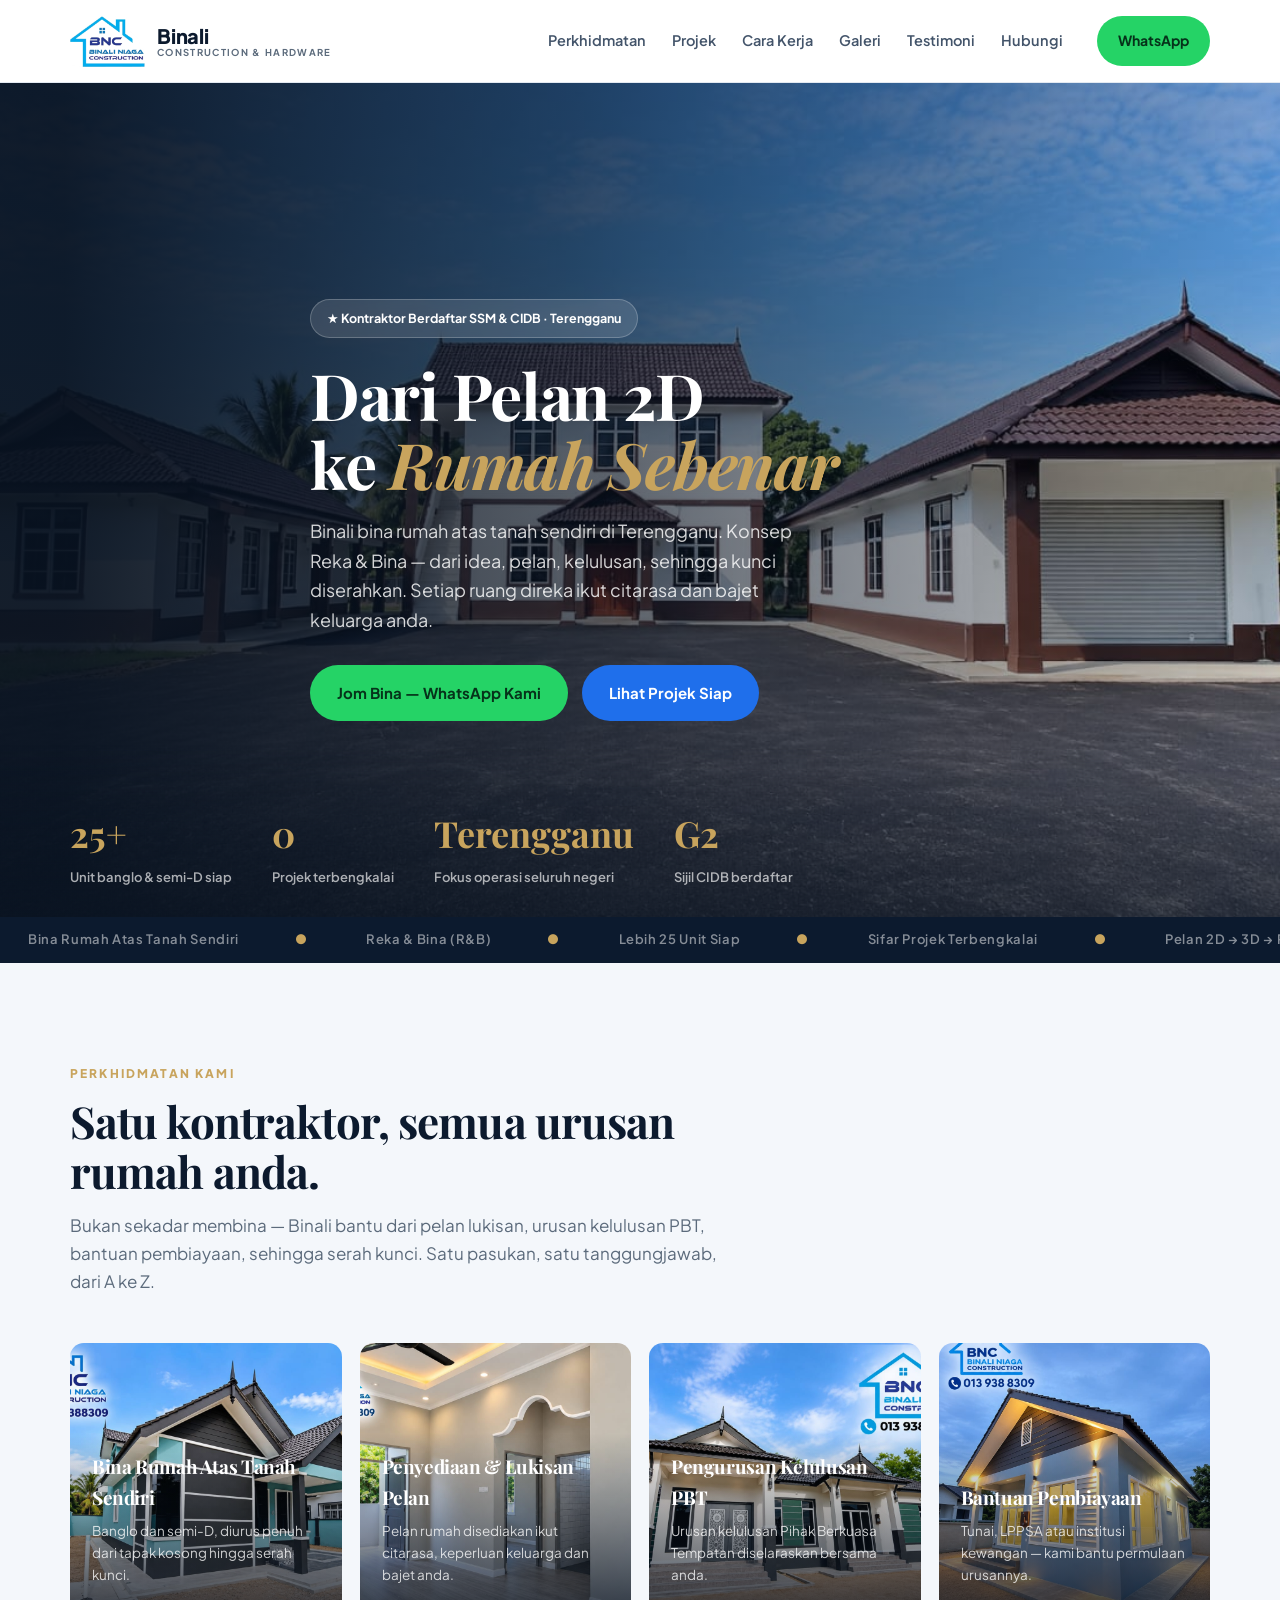
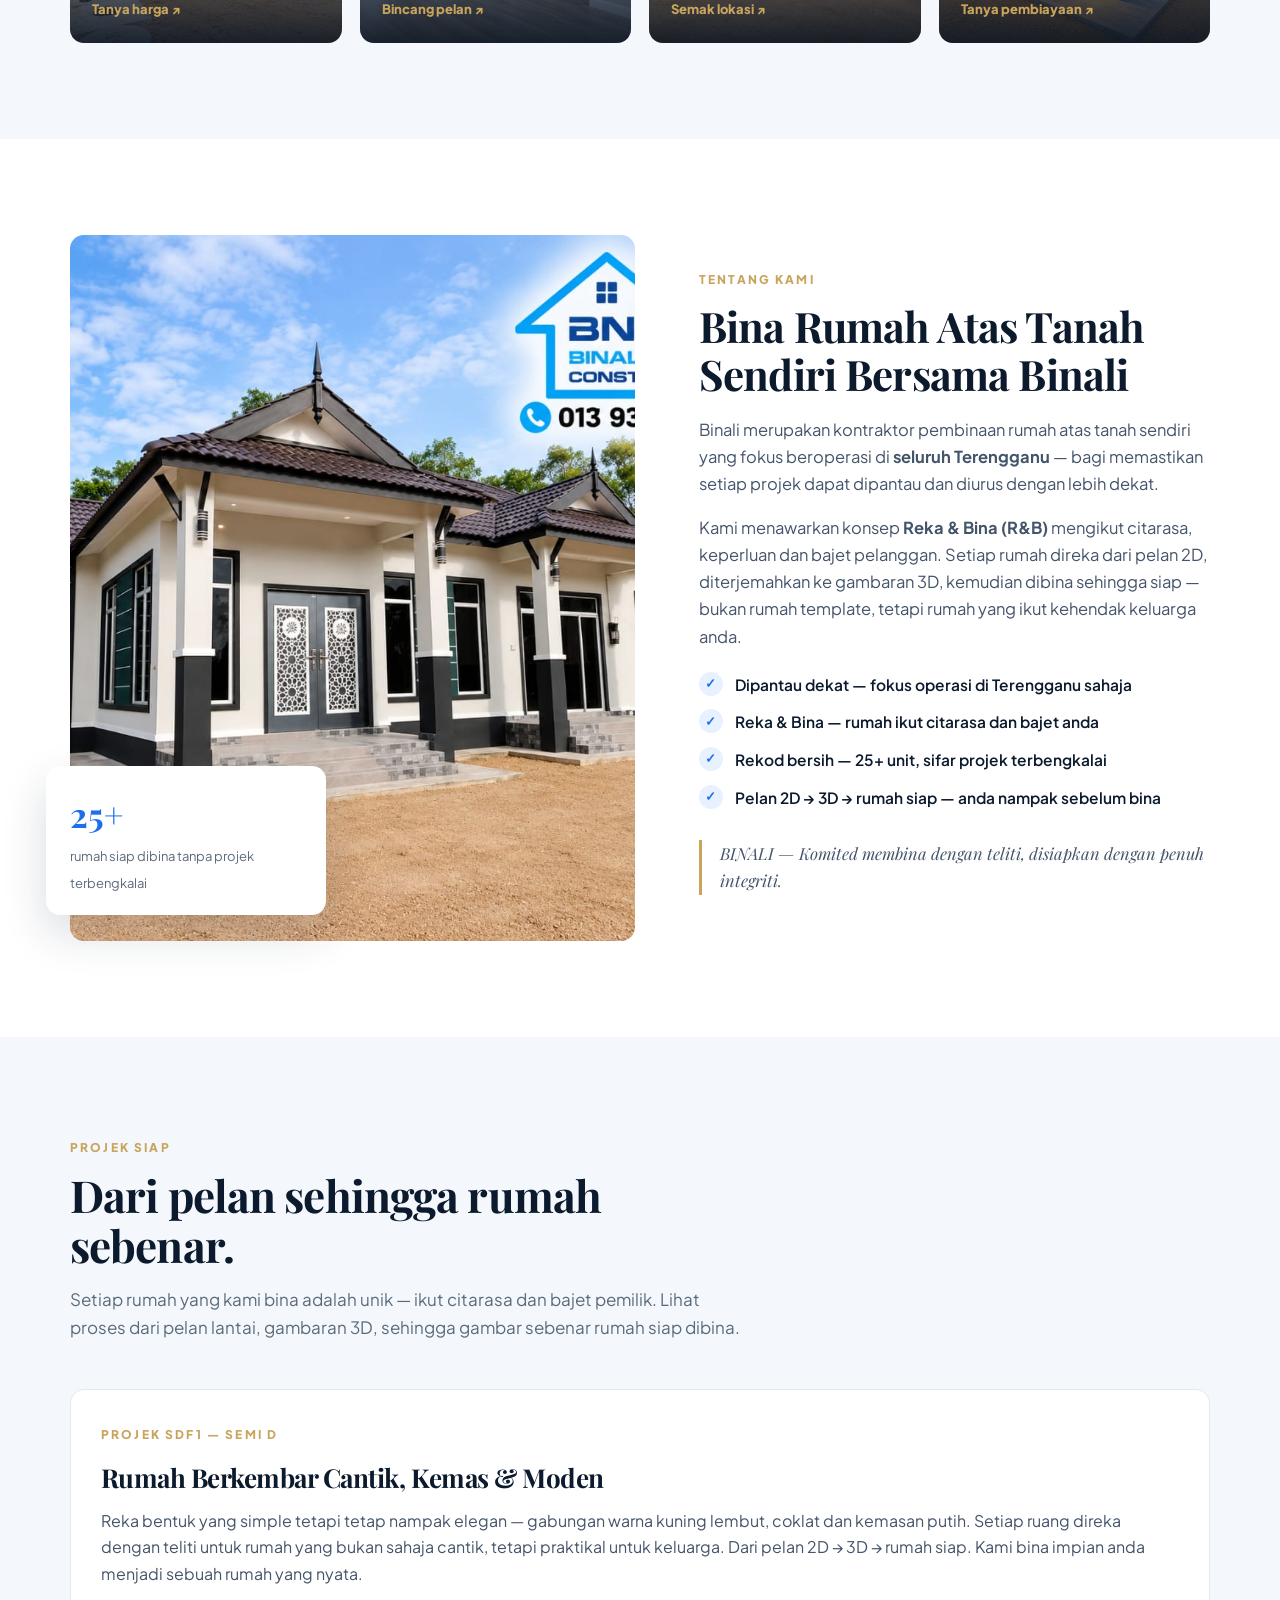
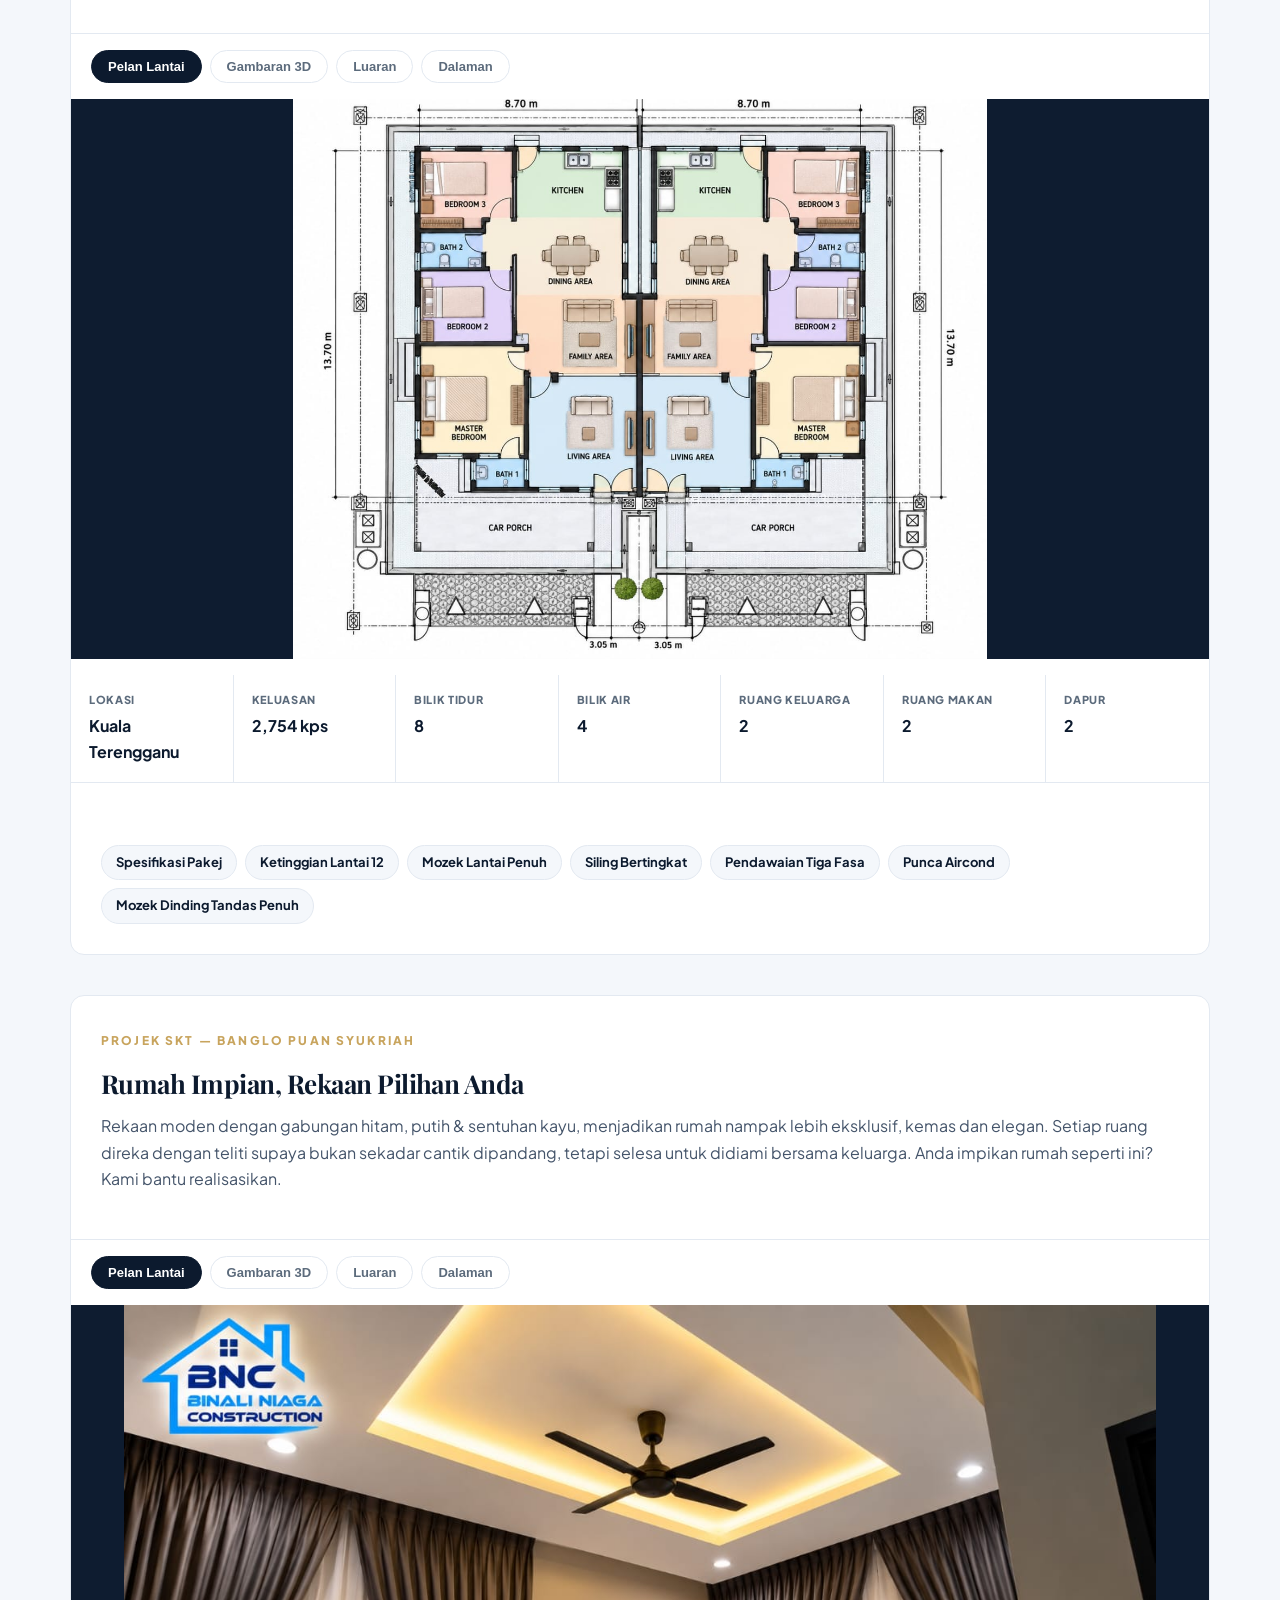
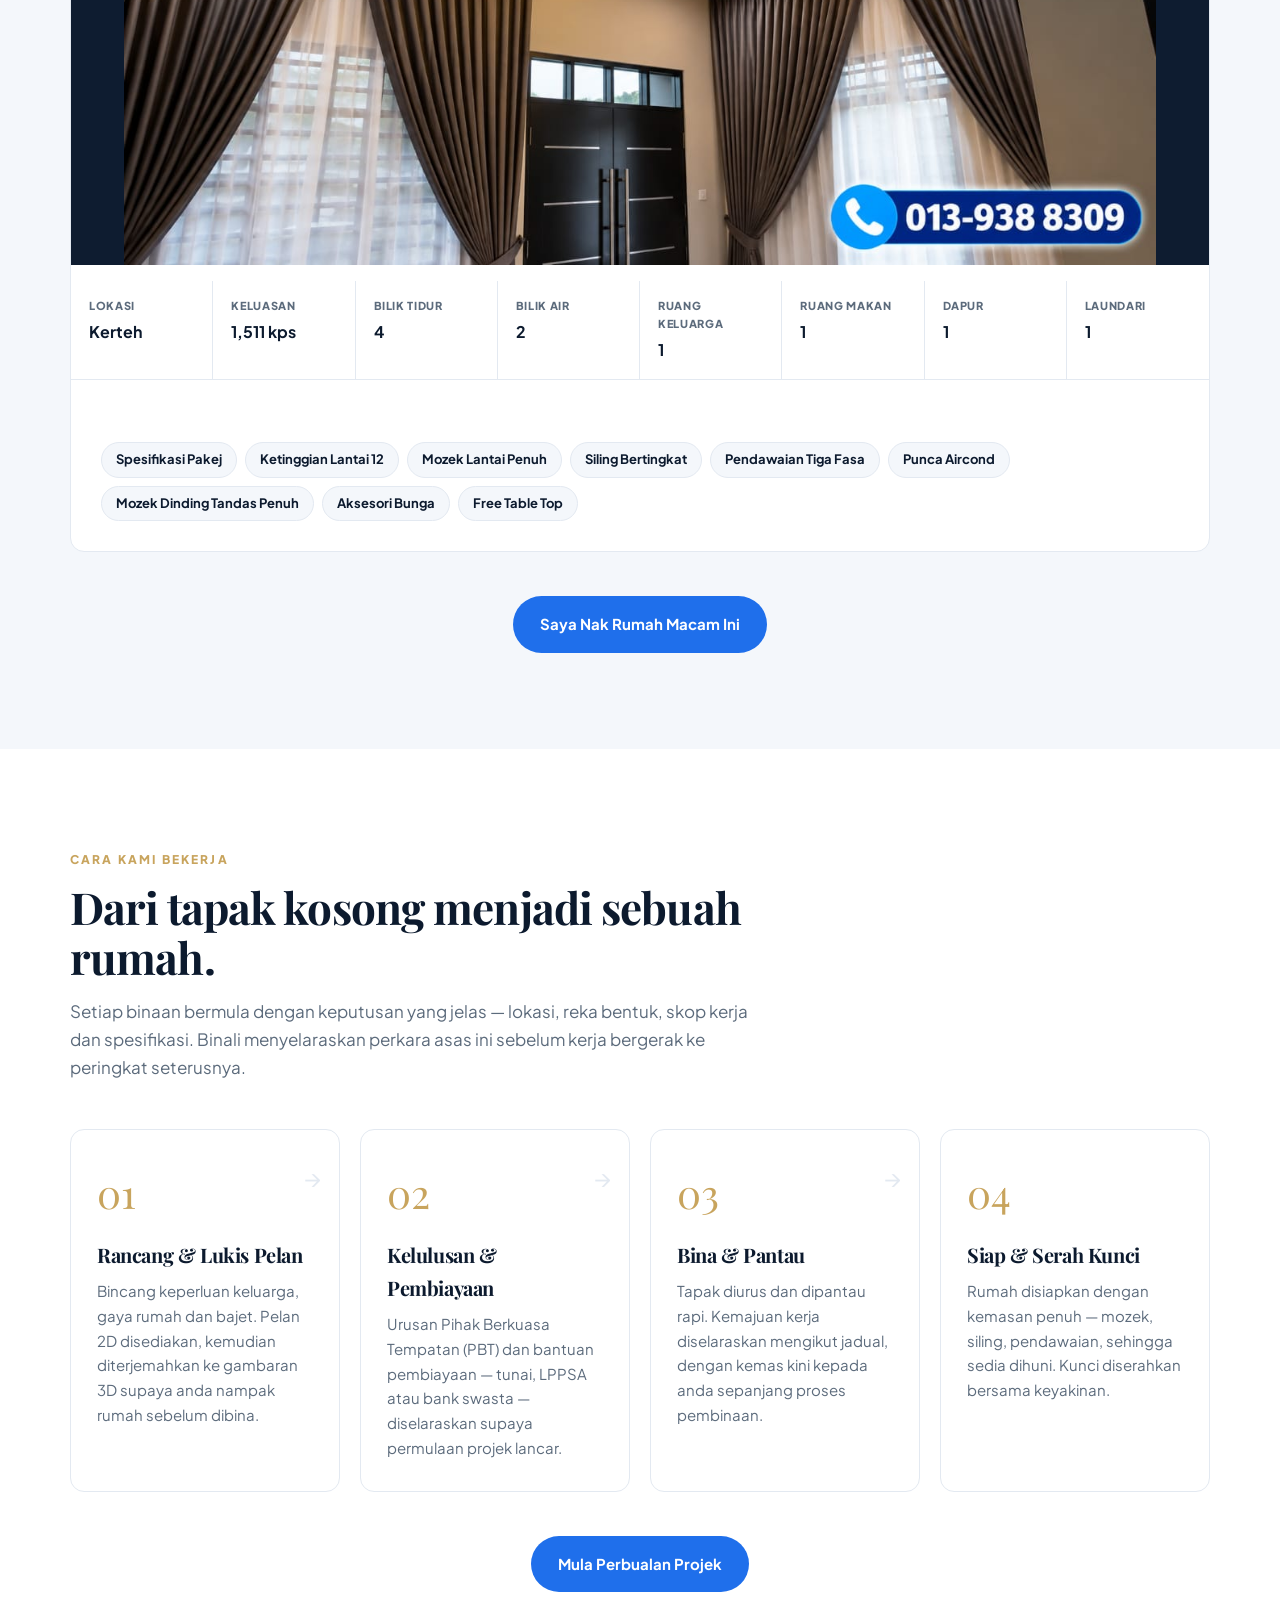
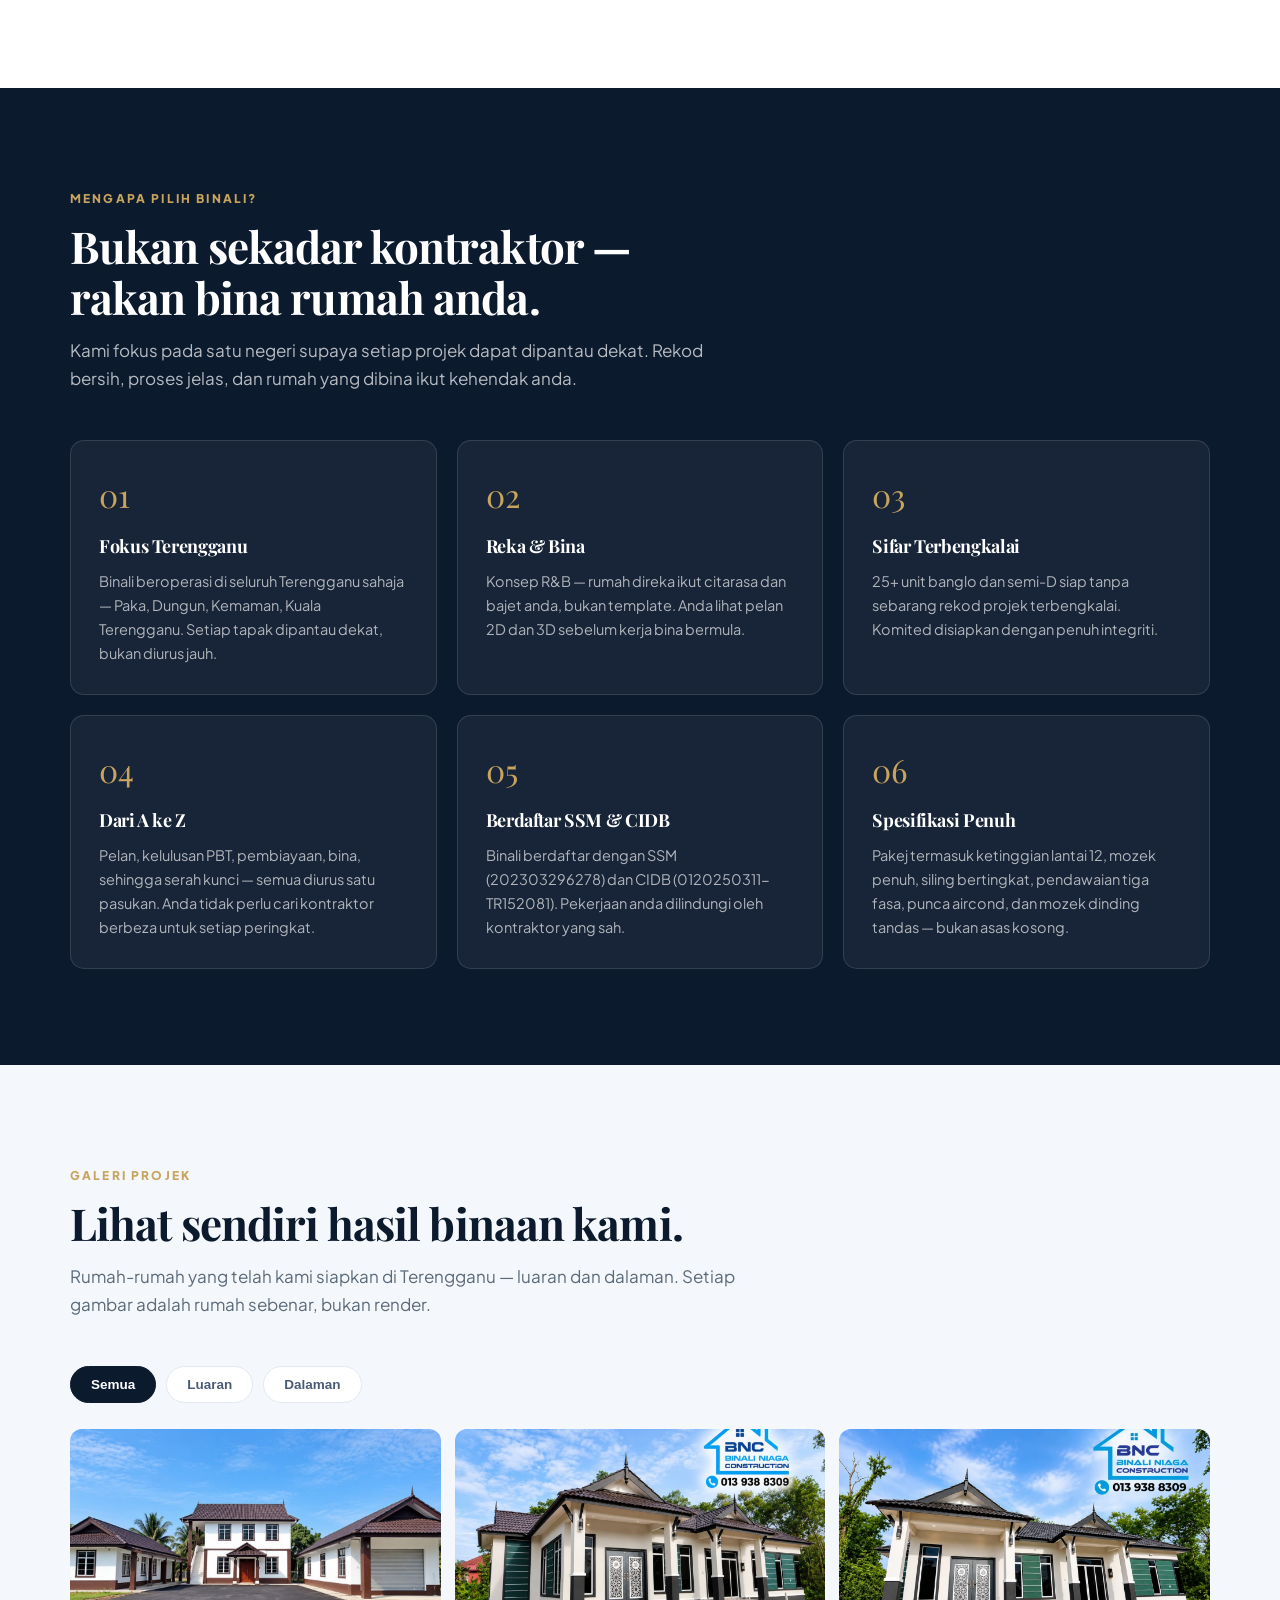
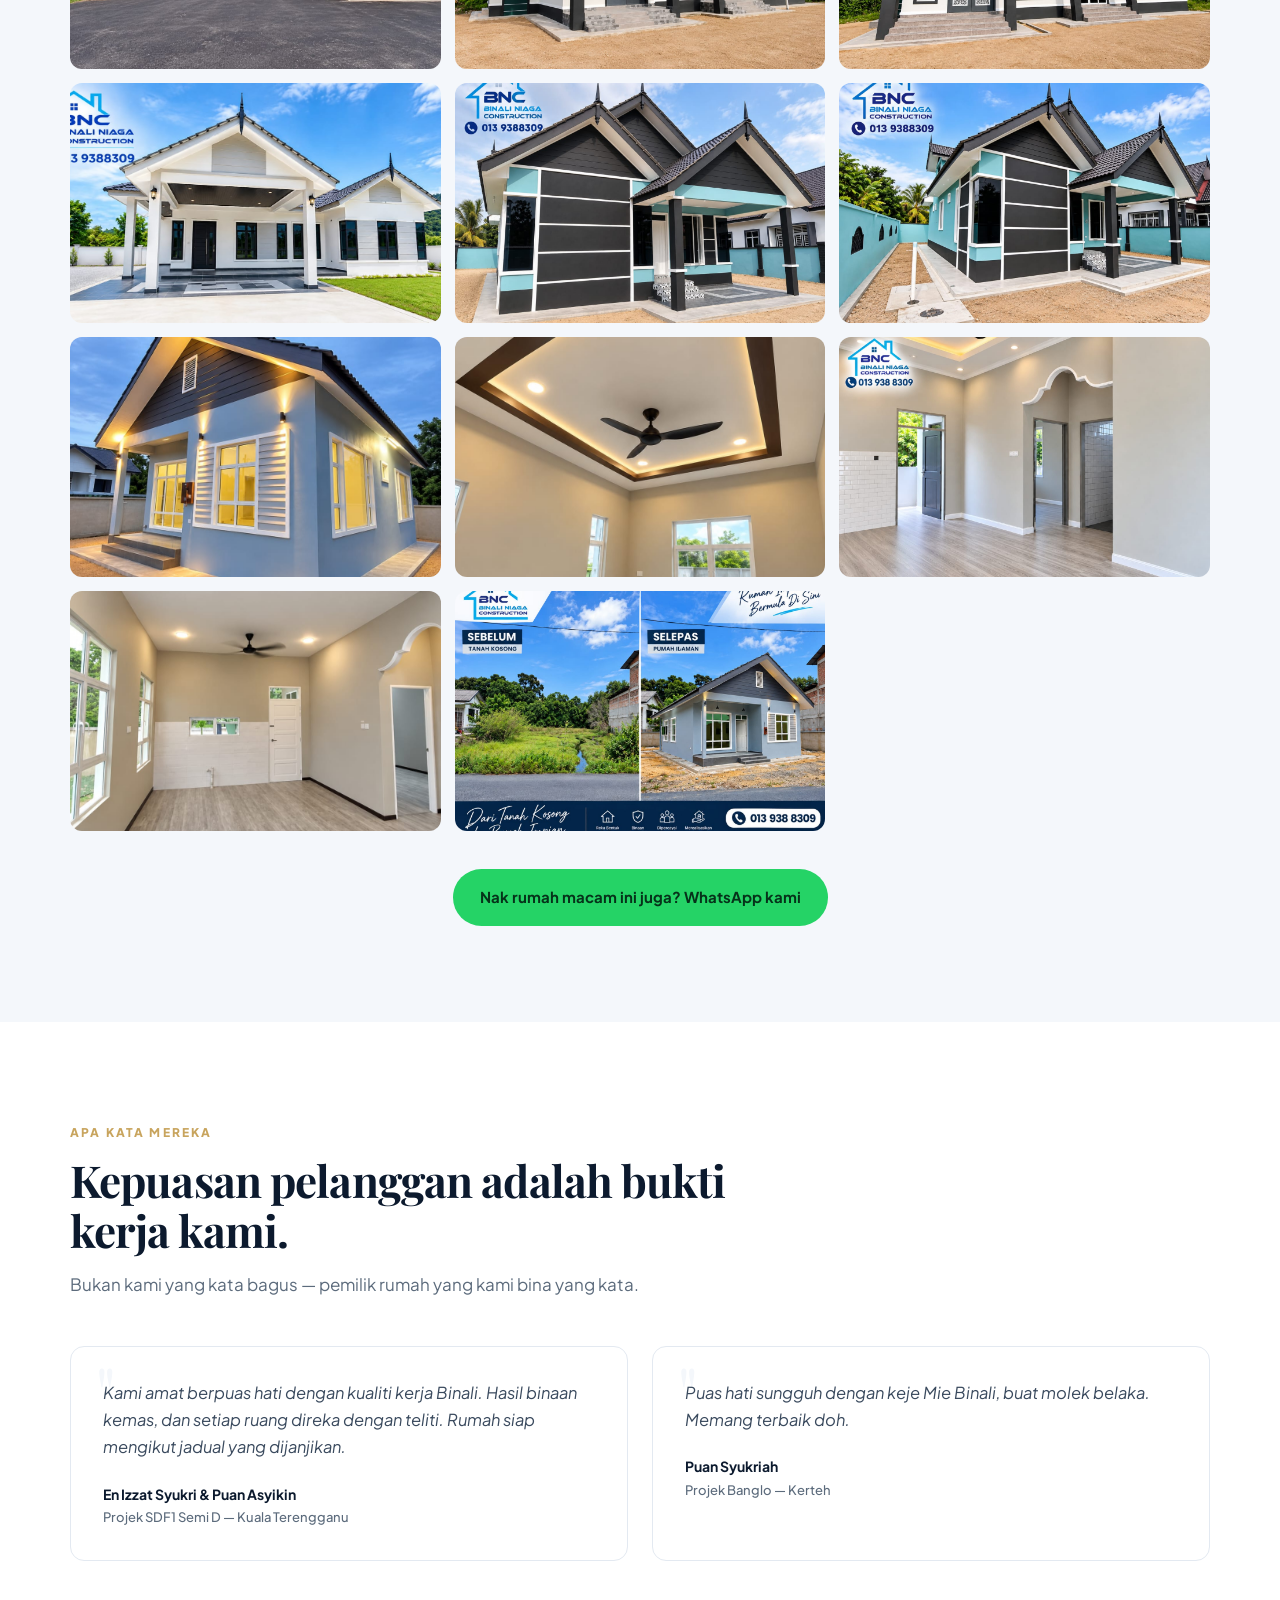
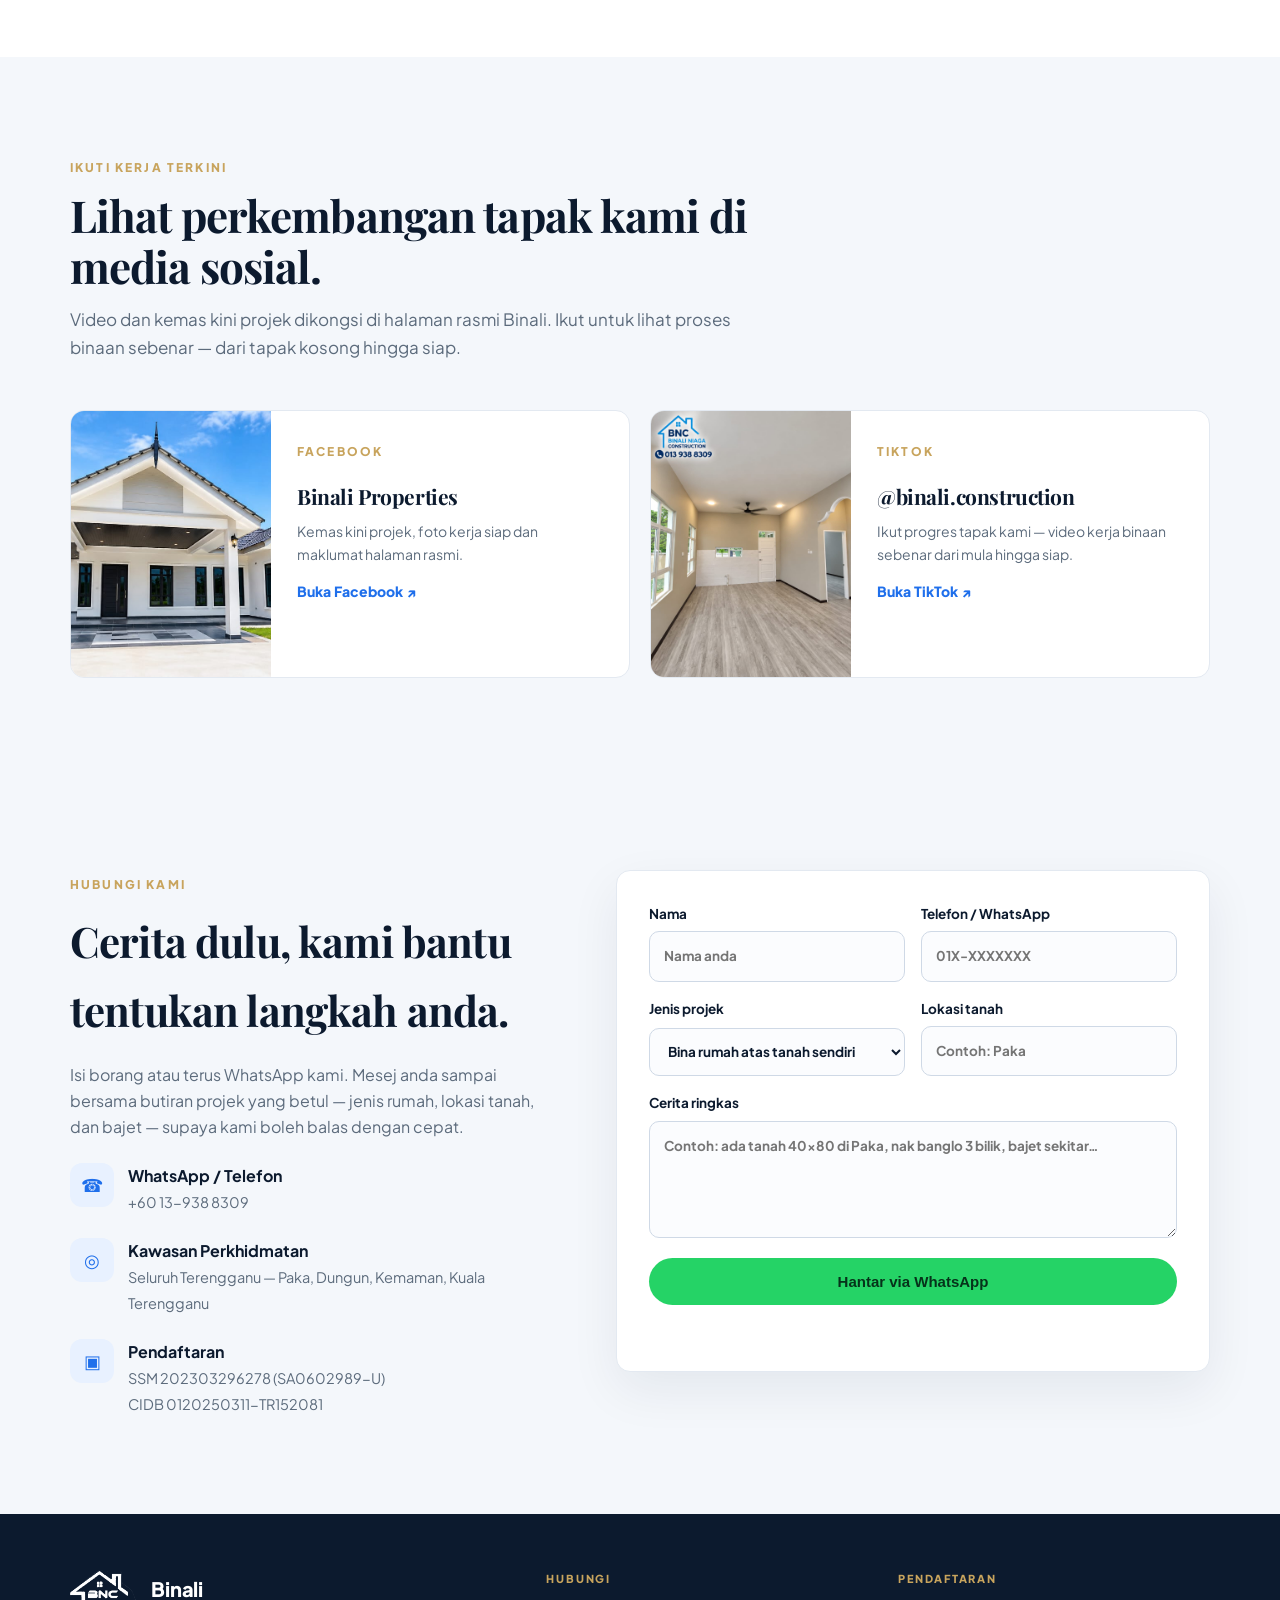
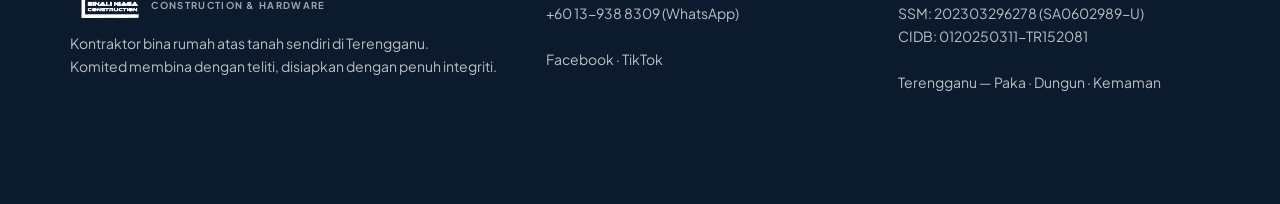
==== commit f0d982f1: "enhance: fix JSON-LD corruption, floor plan cropping, lazy-load, ARIA tabs, favicon, real tel link" ====
--- a/index.html
+++ b/index.html
@@ -12,6 +12,8 @@
 <meta property="og:type" content="website">
 <meta name="twitter:card" content="summary_large_image">
 <meta name="twitter:image" content="https://fahru76.github.io/Binali/assets/IMG-20260917-WA0013.jpg">
+<link rel="icon" type="image/png" href="assets/Binali-logo.png">
+<link rel="apple-touch-icon" href="assets/Binali-logo.png">
 <link rel="preconnect" href="https://fonts.googleapis.com"><link rel="preconnect" href="https://fonts.gstatic.com" crossorigin>
 <link href="https://fonts.googleapis.com/css2?family=Plus+Jakarta+Sans:wght@400;500;600;700;800&family=Playfair+Display:wght@500;600;700&display=swap" rel="stylesheet">
 <script type="application/ld+json">
@@ -122,8 +124,8 @@
 .project-body{display:none;padding:0}
 .project-body.active{display:block}
 .project-stage{position:relative;overflow:hidden}
-.project-stage img{width:100%;height:auto;max-height:520px;object-fit:cover;transition:.4s}
-.project-stage:hover img{transform:scale(1.03)}
+.project-stage{display:flex;justify-content:center;background:#0e1c30}.project-stage img{width:100%;height:auto;max-height:560px;object-fit:contain;transition:.4s}
+
 .project-specs{display:grid;grid-template-columns:repeat(auto-fit,minmax(110px,1fr));gap:0;padding:0}
 .project-spec{padding:16px 18px;border-right:1px solid var(--line);border-bottom:1px solid var(--line)}
 .project-spec:last-child{border-right:0}
@@ -255,7 +257,7 @@
 <header>
   <div class="container nav">
     <a class="logo" href="#atas" aria-label="Binali Construction and Hardware — halaman utama">
-      <img src="assets/Binali-logo.png" alt="Logo Binali Construction &amp; Hardware">
+      <img src="assets/Binali-logo.png" alt="Logo Binali Construction &amp; Hardware" loading="lazy" decoding="async">
       <span class="lt">Binali<small>Construction &amp; Hardware</small></span>
     </a>
     <nav class="navlinks" aria-label="Navigasi utama">
@@ -320,10 +322,10 @@
       <p>Bukan sekadar membina — Binali bantu dari pelan lukisan, urusan kelulusan PBT, bantuan pembiayaan, sehingga serah kunci. Satu pasukan, satu tanggungjawab, dari A ke Z.</p>
     </div>
     <div class="tiles">
-      <a class="tile" data-reveal href="#hubungi"><img src="assets/IMG-20260918-WA0012.jpg" alt="Banglo setingkat atas tanah sendiri"><div class="tile-b"><h3>Bina Rumah Atas Tanah Sendiri</h3><p>Banglo dan semi-D, diurus penuh dari tapak kosong hingga serah kunci.</p><span>Tanya harga ↗</span></div></a>
-      <a class="tile" href="#hubungi"><img src="assets/IMG-20260919-WA0001.jpg" alt="Reka bentuk ruang dalaman rumah"><div class="tile-b"><h3>Penyediaan &amp; Lukisan Pelan</h3><p>Pelan rumah disediakan ikut citarasa, keperluan keluarga dan bajet anda.</p><span>Bincang pelan ↗</span></div></a>
-      <a class="tile" href="#hubungi"><img src="assets/IMG-20260917-WA0021.jpg" alt="Fasad rumah siap"><div class="tile-b"><h3>Pengurusan Kelulusan PBT</h3><p>Urusan kelulusan Pihak Berkuasa Tempatan diselaraskan bersama anda.</p><span>Semak lokasi ↗</span></div></a>
-      <a class="tile" href="#hubungi"><img src="assets/IMG-20260919-WA0006.jpg" alt="Rumah dengan pencahayaan malam"><div class="tile-b"><h3>Bantuan Pembiayaan</h3><p>Tunai, LPPSA atau institusi kewangan — kami bantu permulaan urusannya.</p><span>Tanya pembiayaan ↗</span></div></a>
+      <a class="tile" data-reveal href="#hubungi"><img src="assets/IMG-20260918-WA0012.jpg" alt="Banglo setingkat atas tanah sendiri" loading="lazy" decoding="async"><div class="tile-b"><h3>Bina Rumah Atas Tanah Sendiri</h3><p>Banglo dan semi-D, diurus penuh dari tapak kosong hingga serah kunci.</p><span>Tanya harga ↗</span></div></a>
+      <a class="tile" href="#hubungi"><img src="assets/IMG-20260919-WA0001.jpg" alt="Reka bentuk ruang dalaman rumah" loading="lazy" decoding="async"><div class="tile-b"><h3>Penyediaan &amp; Lukisan Pelan</h3><p>Pelan rumah disediakan ikut citarasa, keperluan keluarga dan bajet anda.</p><span>Bincang pelan ↗</span></div></a>
+      <a class="tile" href="#hubungi"><img src="assets/IMG-20260917-WA0021.jpg" alt="Fasad rumah siap" loading="lazy" decoding="async"><div class="tile-b"><h3>Pengurusan Kelulusan PBT</h3><p>Urusan kelulusan Pihak Berkuasa Tempatan diselaraskan bersama anda.</p><span>Semak lokasi ↗</span></div></a>
+      <a class="tile" href="#hubungi"><img src="assets/IMG-20260919-WA0006.jpg" alt="Rumah dengan pencahayaan malam" loading="lazy" decoding="async"><div class="tile-b"><h3>Bantuan Pembiayaan</h3><p>Tunai, LPPSA atau institusi kewangan — kami bantu permulaan urusannya.</p><span>Tanya pembiayaan ↗</span></div></a>
     </div>
   </div>
 </section>
@@ -332,7 +334,7 @@
 <section id="tentang">
   <div class="container about">
     <div class="about-img" data-reveal>
-      <img src="assets/IMG-20260917-WA0018.jpg" alt="Fasad rumah kediaman siap dibina Binali">
+      <img src="assets/IMG-20260917-WA0018.jpg" alt="Fasad rumah kediaman siap dibina Binali" loading="lazy" decoding="async">
       <div class="float"><strong>25+</strong><span>rumah siap dibina tanpa projek terbengkalai</span></div>
     </div>
     <div data-reveal>
@@ -366,23 +368,23 @@
         <h3>Rumah Berkembar Cantik, Kemas &amp; Moden</h3>
         <p>Reka bentuk yang simple tetapi tetap nampak elegan — gabungan warna kuning lembut, coklat dan kemasan putih. Setiap ruang direka dengan teliti untuk rumah yang bukan sahaja cantik, tetapi praktikal untuk keluarga. Dari pelan 2D → 3D → rumah siap. Kami bina impian anda menjadi sebuah rumah yang nyata.</p>
       </div>
-      <div class="project-stages-nav" data-pid="p1">
-        <button class="stage-btn active" data-stage="floor">Pelan Lantai</button>
-        <button class="stage-btn" data-stage="3d">Gambaran 3D</button>
-        <button class="stage-btn" data-stage="ext">Luaran</button>
-        <button class="stage-btn" data-stage="int">Dalaman</button>
+      <div class="project-stages-nav" role="tablist" data-pid="p1">
+        <button class="stage-btn active" role="tab" aria-selected="true" data-stage="floor">Pelan Lantai</button>
+        <button class="stage-btn" role="tab" aria-selected="false" data-stage="3d">Gambaran 3D</button>
+        <button class="stage-btn" role="tab" aria-selected="false" data-stage="ext">Luaran</button>
+        <button class="stage-btn" role="tab" aria-selected="false" data-stage="int">Dalaman</button>
       </div>
       <div class="project-stage" data-pid="p1" data-stage="floor" style="display:block">
-        <img src="assets/docx-00.jpeg" alt="Pelan lantai SDF1 Semi D">
+        <img src="assets/docx-00.jpeg" alt="Pelan lantai SDF1 Semi D" loading="lazy" decoding="async">
       </div>
       <div class="project-stage" data-pid="p1" data-stage="3d" style="display:none">
-        <img src="assets/docx-03.jpeg" alt="Gambaran 3D SDF1 Semi D">
+        <img src="assets/docx-03.jpeg" alt="Gambaran 3D SDF1 Semi D" loading="lazy" decoding="async">
       </div>
       <div class="project-stage" data-pid="p1" data-stage="ext" style="display:none">
-        <img src="assets/docx-05.jpeg" alt="Luaran rumah SDF1 Semi D siap dibina">
+        <img src="assets/docx-05.jpeg" alt="Luaran rumah SDF1 Semi D siap dibina" loading="lazy" decoding="async">
       </div>
       <div class="project-stage" data-pid="p1" data-stage="int" style="display:none">
-        <img src="assets/docx-08.jpeg" alt="Dalaman rumah SDF1 Semi D siap dibina">
+        <img src="assets/docx-08.jpeg" alt="Dalaman rumah SDF1 Semi D siap dibina" loading="lazy" decoding="async">
       </div>
       <dl class="project-specs">
         <div class="project-spec"><dt>Lokasi</dt><dd>Kuala Terengganu</dd></div>
@@ -413,23 +415,23 @@
         <h3>Rumah Impian, Rekaan Pilihan Anda</h3>
         <p>Rekaan moden dengan gabungan hitam, putih &amp; sentuhan kayu, menjadikan rumah nampak lebih eksklusif, kemas dan elegan. Setiap ruang direka dengan teliti supaya bukan sekadar cantik dipandang, tetapi selesa untuk didiami bersama keluarga. Anda impikan rumah seperti ini? Kami bantu realisasikan.</p>
       </div>
-      <div class="project-stages-nav" data-pid="p2">
-        <button class="stage-btn active" data-stage="floor">Pelan Lantai</button>
-        <button class="stage-btn" data-stage="3d">Gambaran 3D</button>
-        <button class="stage-btn" data-stage="ext">Luaran</button>
-        <button class="stage-btn" data-stage="int">Dalaman</button>
+      <div class="project-stages-nav" role="tablist" data-pid="p2">
+        <button class="stage-btn active" role="tab" aria-selected="true" data-stage="floor">Pelan Lantai</button>
+        <button class="stage-btn" role="tab" aria-selected="false" data-stage="3d">Gambaran 3D</button>
+        <button class="stage-btn" role="tab" aria-selected="false" data-stage="ext">Luaran</button>
+        <button class="stage-btn" role="tab" aria-selected="false" data-stage="int">Dalaman</button>
       </div>
       <div class="project-stage" data-pid="p2" data-stage="floor" style="display:block">
-        <img src="assets/docx-10.jpeg" alt="Pelan lantai Banglo Puan Syukriah">
+        <img src="assets/docx-10.jpeg" alt="Pelan lantai Banglo Puan Syukriah" loading="lazy" decoding="async">
       </div>
       <div class="project-stage" data-pid="p2" data-stage="3d" style="display:none">
-        <img src="assets/docx-11.jpeg" alt="Gambaran 3D Banglo Puan Syukriah">
+        <img src="assets/docx-11.jpeg" alt="Gambaran 3D Banglo Puan Syukriah" loading="lazy" decoding="async">
       </div>
       <div class="project-stage" data-pid="p2" data-stage="ext" style="display:none">
-        <img src="assets/docx-14.jpeg" alt="Luaran Banglo Puan Syukriah siap dibina">
+        <img src="assets/docx-14.jpeg" alt="Luaran Banglo Puan Syukriah siap dibina" loading="lazy" decoding="async">
       </div>
       <div class="project-stage" data-pid="p2" data-stage="int" style="display:none">
-        <img src="assets/docx-17.jpeg" alt="Dalaman Banglo Puan Syukriah siap dibina">
+        <img src="assets/docx-17.jpeg" alt="Dalaman Banglo Puan Syukriah siap dibina" loading="lazy" decoding="async">
       </div>
       <dl class="project-specs">
         <div class="project-spec"><dt>Lokasi</dt><dd>Kerteh</dd></div>
@@ -511,16 +513,16 @@
     </div>
     <div class="gallery">
       <button data-cat="exterior" data-src="assets/IMG-20260917-WA0013.jpg" data-cap="Banglo setingkat dengan kawasan hadapan"><img src="assets/IMG-20260917-WA0013.jpg" alt="Banglo setingkat dengan kawasan hadapan"><small>Banglo · luaran</small></button>
-      <button data-cat="exterior" data-src="assets/IMG-20260917-WA0018.jpg" data-cap="Fasad dan pintu masuk rumah"><img src="assets/IMG-20260917-WA0018.jpg" alt="Fasad dan pintu masuk rumah"><small>Fasad · luaran</small></button>
-      <button data-cat="exterior" data-src="assets/IMG-20260917-WA0021.jpg" data-cap="Anjung dan pintu masuk"><img src="assets/IMG-20260917-WA0021.jpg" alt="Anjung dan pintu masuk"><small>Anjung · luaran</small></button>
-      <button data-cat="exterior" data-src="assets/IMG-20260917-WA0029.jpg" data-cap="Rumah putih dengan anjung hadapan"><img src="assets/IMG-20260917-WA0029.jpg" alt="Rumah putih dengan anjung hadapan"><small>Elevasi · luaran</small></button>
-      <button data-cat="exterior" data-src="assets/IMG-20260918-WA0009.jpg" data-cap="Fasad moden dengan garaj"><img src="assets/IMG-20260918-WA0009.jpg" alt="Fasad moden dengan garaj"><small>Garaj · luaran</small></button>
-      <button data-cat="exterior" data-src="assets/IMG-20260918-WA0012.jpg" data-cap="Banglo setingkat dengan anjung"><img src="assets/IMG-20260918-WA0012.jpg" alt="Banglo setingkat dengan anjung"><small>Banglo · luaran</small></button>
-      <button data-cat="exterior" data-src="assets/IMG-20260919-WA0006.jpg" data-cap="Rumah dengan lampu luaran"><img src="assets/IMG-20260919-WA0006.jpg" alt="Rumah dengan lampu luaran"><small>Pencahayaan · luaran</small></button>
-      <button data-cat="interior" data-src="assets/IMG-20260919-WA0000.jpg" data-cap="Siling dan kemasan dalaman"><img src="assets/IMG-20260919-WA0000.jpg" alt="Siling dan kemasan dalaman"><small>Siling · dalaman</small></button>
-      <button data-cat="interior" data-src="assets/IMG-20260919-WA0001.jpg" data-cap="Ruang dalaman dengan feature wall"><img src="assets/IMG-20260919-WA0001.jpg" alt="Ruang dalaman dengan feature wall"><small>Feature wall · dalaman</small></button>
-      <button data-cat="interior" data-src="assets/IMG-20260919-WA0003.jpg" data-cap="Ruang tamu dan ruang makan"><img src="assets/IMG-20260919-WA0003.jpg" alt="Ruang tamu dan ruang makan"><small>Ruang tamu · dalaman</small></button>
-      <button data-cat="interior" data-src="assets/IMG-20260919-WA0008.jpg" data-cap="Kemasan ruang dalaman"><img src="assets/IMG-20260919-WA0008.jpg" alt="Kemasan ruang dalaman"><small>Kemasan · dalaman</small></button>
+      <button data-cat="exterior" data-src="assets/IMG-20260917-WA0018.jpg" data-cap="Fasad dan pintu masuk rumah"><img src="assets/IMG-20260917-WA0018.jpg" alt="Fasad dan pintu masuk rumah" loading="lazy" decoding="async"><small>Fasad · luaran</small></button>
+      <button data-cat="exterior" data-src="assets/IMG-20260917-WA0021.jpg" data-cap="Anjung dan pintu masuk"><img src="assets/IMG-20260917-WA0021.jpg" alt="Anjung dan pintu masuk" loading="lazy" decoding="async"><small>Anjung · luaran</small></button>
+      <button data-cat="exterior" data-src="assets/IMG-20260917-WA0029.jpg" data-cap="Rumah putih dengan anjung hadapan"><img src="assets/IMG-20260917-WA0029.jpg" alt="Rumah putih dengan anjung hadapan" loading="lazy" decoding="async"><small>Elevasi · luaran</small></button>
+      <button data-cat="exterior" data-src="assets/IMG-20260918-WA0009.jpg" data-cap="Fasad moden dengan garaj"><img src="assets/IMG-20260918-WA0009.jpg" alt="Fasad moden dengan garaj" loading="lazy" decoding="async"><small>Garaj · luaran</small></button>
+      <button data-cat="exterior" data-src="assets/IMG-20260918-WA0012.jpg" data-cap="Banglo setingkat dengan anjung"><img src="assets/IMG-20260918-WA0012.jpg" alt="Banglo setingkat dengan anjung" loading="lazy" decoding="async"><small>Banglo · luaran</small></button>
+      <button data-cat="exterior" data-src="assets/IMG-20260919-WA0006.jpg" data-cap="Rumah dengan lampu luaran"><img src="assets/IMG-20260919-WA0006.jpg" alt="Rumah dengan lampu luaran" loading="lazy" decoding="async"><small>Pencahayaan · luaran</small></button>
+      <button data-cat="interior" data-src="assets/IMG-20260919-WA0000.jpg" data-cap="Siling dan kemasan dalaman"><img src="assets/IMG-20260919-WA0000.jpg" alt="Siling dan kemasan dalaman" loading="lazy" decoding="async"><small>Siling · dalaman</small></button>
+      <button data-cat="interior" data-src="assets/IMG-20260919-WA0001.jpg" data-cap="Ruang dalaman dengan feature wall"><img src="assets/IMG-20260919-WA0001.jpg" alt="Ruang dalaman dengan feature wall" loading="lazy" decoding="async"><small>Feature wall · dalaman</small></button>
+      <button data-cat="interior" data-src="assets/IMG-20260919-WA0003.jpg" data-cap="Ruang tamu dan ruang makan"><img src="assets/IMG-20260919-WA0003.jpg" alt="Ruang tamu dan ruang makan" loading="lazy" decoding="async"><small>Ruang tamu · dalaman</small></button>
+      <button data-cat="interior" data-src="assets/IMG-20260919-WA0008.jpg" data-cap="Kemasan ruang dalaman"><img src="assets/IMG-20260919-WA0008.jpg" alt="Kemasan ruang dalaman" loading="lazy" decoding="async"><small>Kemasan · dalaman</small></button>
     </div>
     <div style="text-align:center;margin-top:38px"><a class="btn wa" href="https://wa.me/60139388309?text=Salam%20Binali%2C%20saya%20tengok%20galeri%20projek%20anda.%20Saya%20nak%20tanya%20tentang%20rumah%20saya." target="_blank" rel="noopener">Nak rumah macam ini juga? WhatsApp kami</a></div>
   </div>
@@ -554,8 +556,8 @@
       <p>Video dan kemas kini projek dikongsi di halaman rasmi Binali. Ikut untuk lihat proses binaan sebenar — dari tapak kosong hingga siap.</p>
     </div>
     <div class="social-grid">
-      <a class="social-card" href="https://www.facebook.com/binaliproperties" target="_blank" rel="noopener"><img src="assets/IMG-20260917-WA0029.jpg" alt="Projek Binali di Facebook"><div class="social-copy"><span class="eyebrow">Facebook</span><h3>Binali Properties</h3><p>Kemas kini projek, foto kerja siap dan maklumat halaman rasmi.</p><span class="social-link">Buka Facebook ↗</span></div></a>
-      <a class="social-card" href="https://www.tiktok.com/@binali.construction" target="_blank" rel="noopener"><img src="assets/IMG-20260919-WA0003.jpg" alt="Video projek Binali di TikTok"><div class="social-copy"><span class="eyebrow">TikTok</span><h3>@binali.construction</h3><p>Ikut progres tapak kami — video kerja binaan sebenar dari mula hingga siap.</p><span class="social-link">Buka TikTok ↗</span></div></a>
+      <a class="social-card" href="https://www.facebook.com/binaliproperties" target="_blank" rel="noopener"><img src="assets/IMG-20260917-WA0029.jpg" alt="Projek Binali di Facebook" loading="lazy" decoding="async"><div class="social-copy"><span class="eyebrow">Facebook</span><h3>Binali Properties</h3><p>Kemas kini projek, foto kerja siap dan maklumat halaman rasmi.</p><span class="social-link">Buka Facebook ↗</span></div></a>
+      <a class="social-card" href="https://www.tiktok.com/@binali.construction" target="_blank" rel="noopener"><img src="assets/IMG-20260919-WA0003.jpg" alt="Video projek Binali di TikTok" loading="lazy" decoding="async"><div class="social-copy"><span class="eyebrow">TikTok</span><h3>@binali.construction</h3><p>Ikut progres tapak kami — video kerja binaan sebenar dari mula hingga siap.</p><span class="social-link">Buka TikTok ↗</span></div></a>
     </div>
   </div>
 </section>
@@ -590,7 +592,7 @@
 <footer>
   <div class="container footer-grid">
     <div>
-      <div class="logo"><img src="assets/Binali-logo.png" alt="" style="height:48px;width:auto;filter:brightness(0) invert(1)"><span class="lt">Binali<small>Construction &amp; Hardware</small></span></div>
+      <div class="logo"><img src="assets/Binali-logo.png" alt="" loading="lazy" decoding="async" style="height:48px;width:auto;filter:brightness(0) invert(1)"><span class="lt">Binali<small>Construction &amp; Hardware</small></span></div>
       <p>Kontraktor bina rumah atas tanah sendiri di Terengganu.<br>Komited membina dengan teliti, disiapkan dengan penuh integriti.</p>
     </div>
     <div><div class="f-eyebrow">Hubungi</div><p><a href="https://wa.me/60139388309" target="_blank" rel="noopener">+60 13-938 8309 (WhatsApp)</a><br><br><a href="https://www.facebook.com/binaliproperties" target="_blank" rel="noopener">Facebook</a> · <a href="https://www.tiktok.com/@binali.construction" target="_blank" rel="noopener">TikTok</a></p></div>
@@ -618,8 +620,9 @@
   const pid=nav.dataset.pid;
   nav.querySelectorAll('.stage-btn').forEach(btn=>{
     btn.onclick=()=>{
-      nav.querySelectorAll('.stage-btn').forEach(b=>b.classList.remove('active'));
+      nav.querySelectorAll('.stage-btn').forEach(b=>{b.classList.remove('active');b.setAttribute('aria-selected','false')});
       btn.classList.add('active');
+      btn.setAttribute('aria-selected','true');
       const stage=btn.dataset.stage;
       document.querySelectorAll(`.project-stage[data-pid="${pid}"]`).forEach(s=>{
         s.style.display=s.dataset.stage===stage?'block':'none';
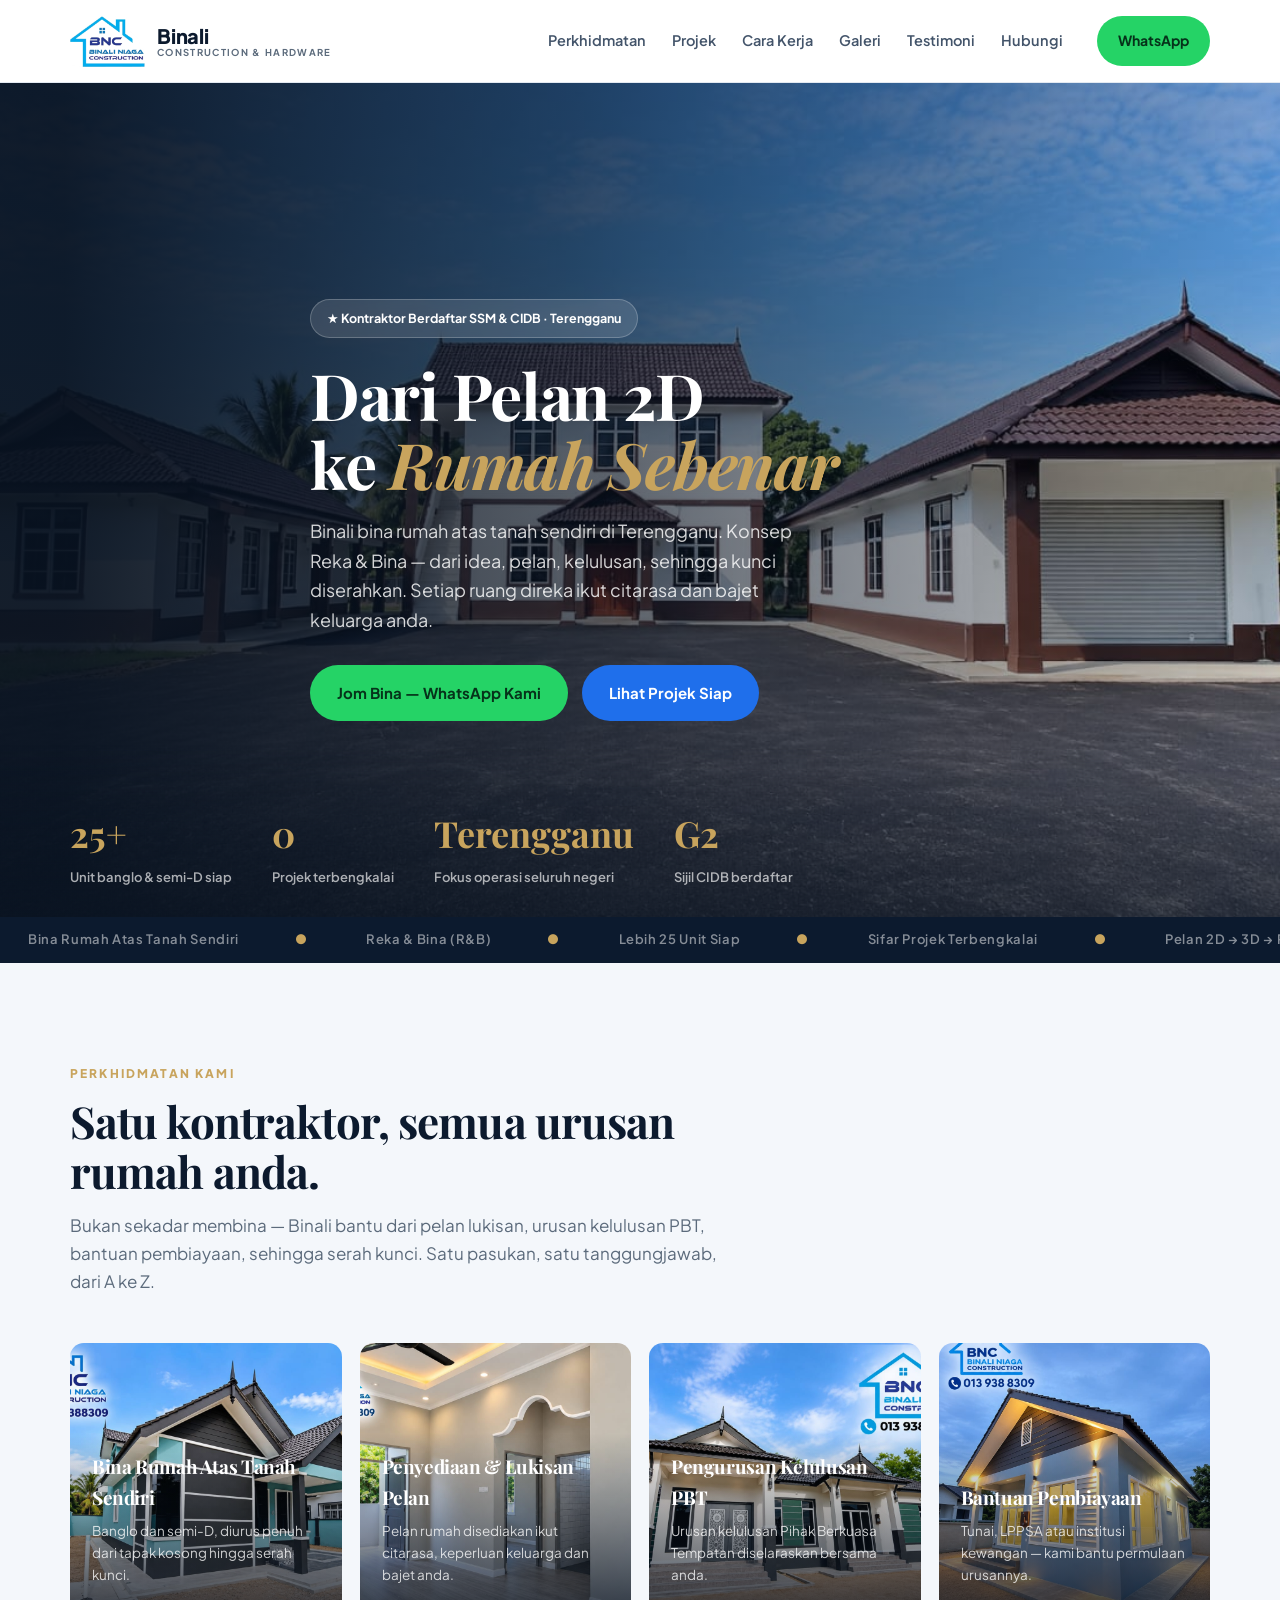
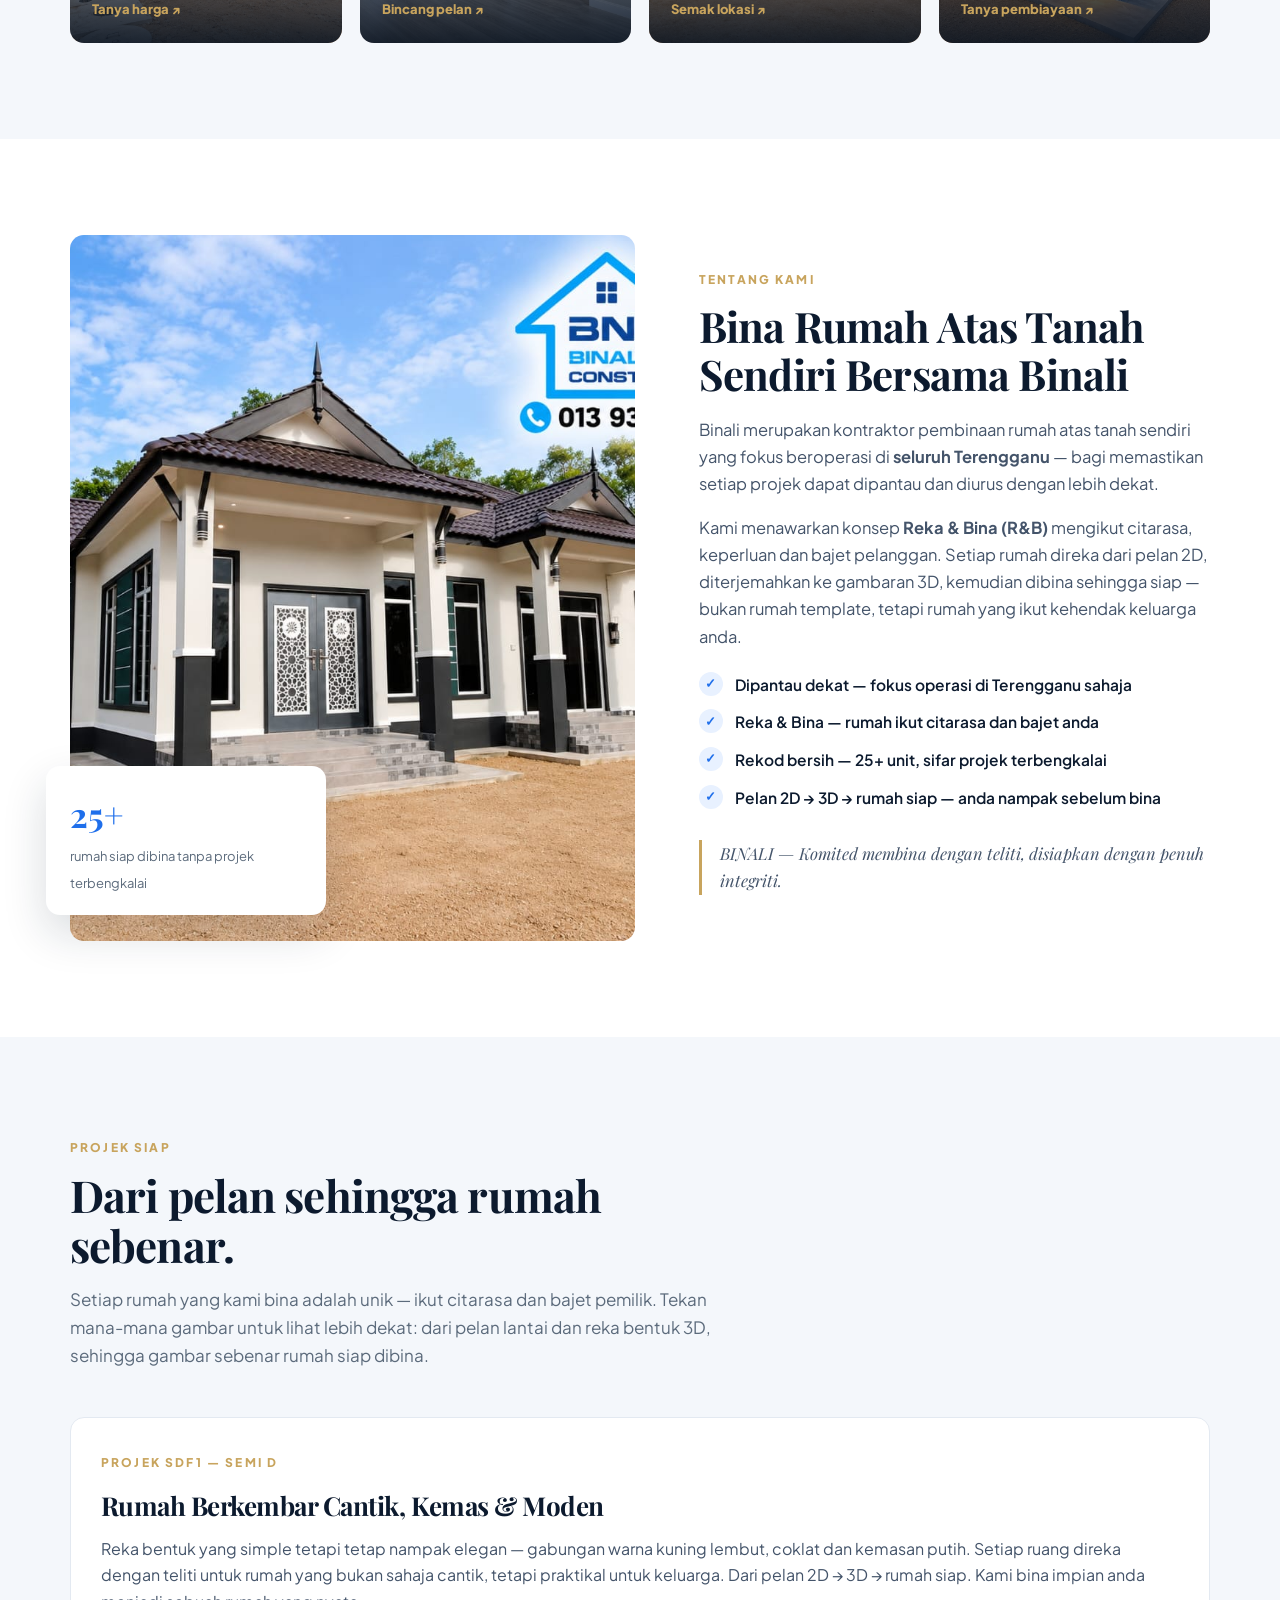
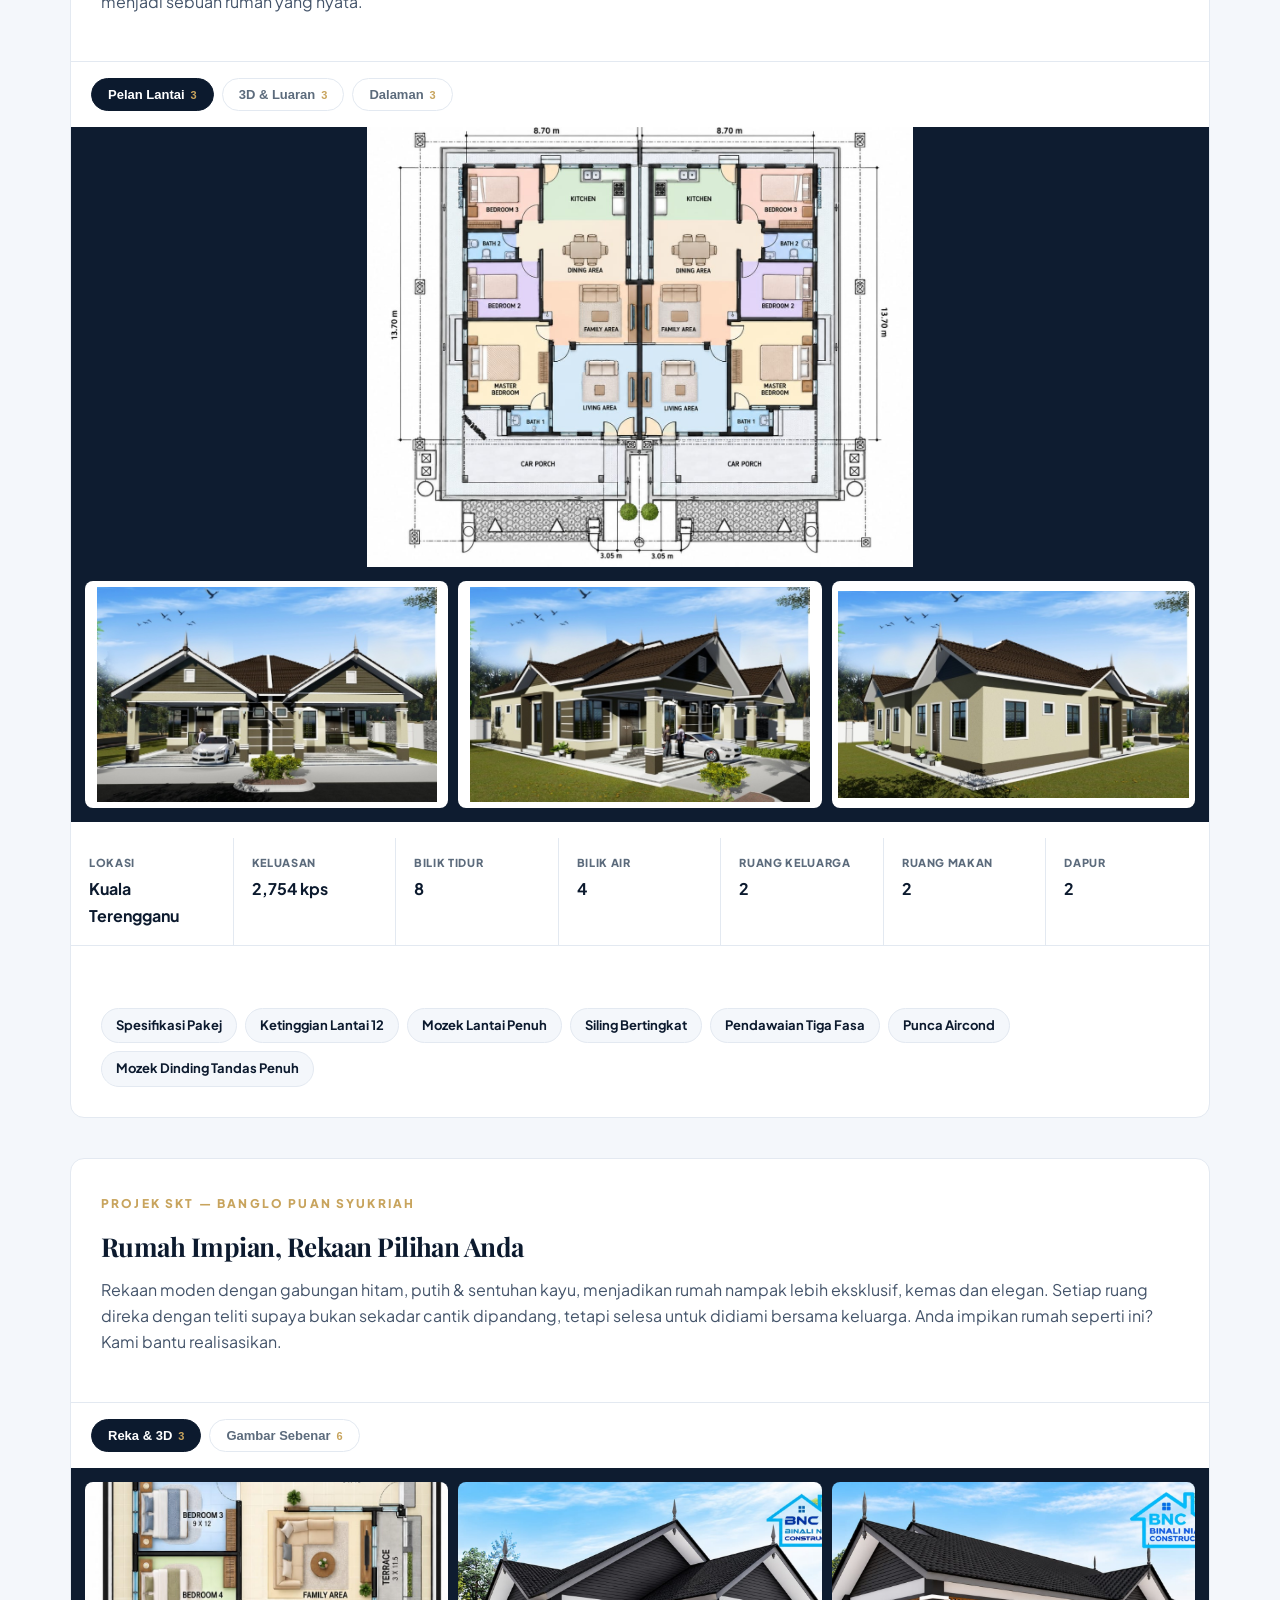
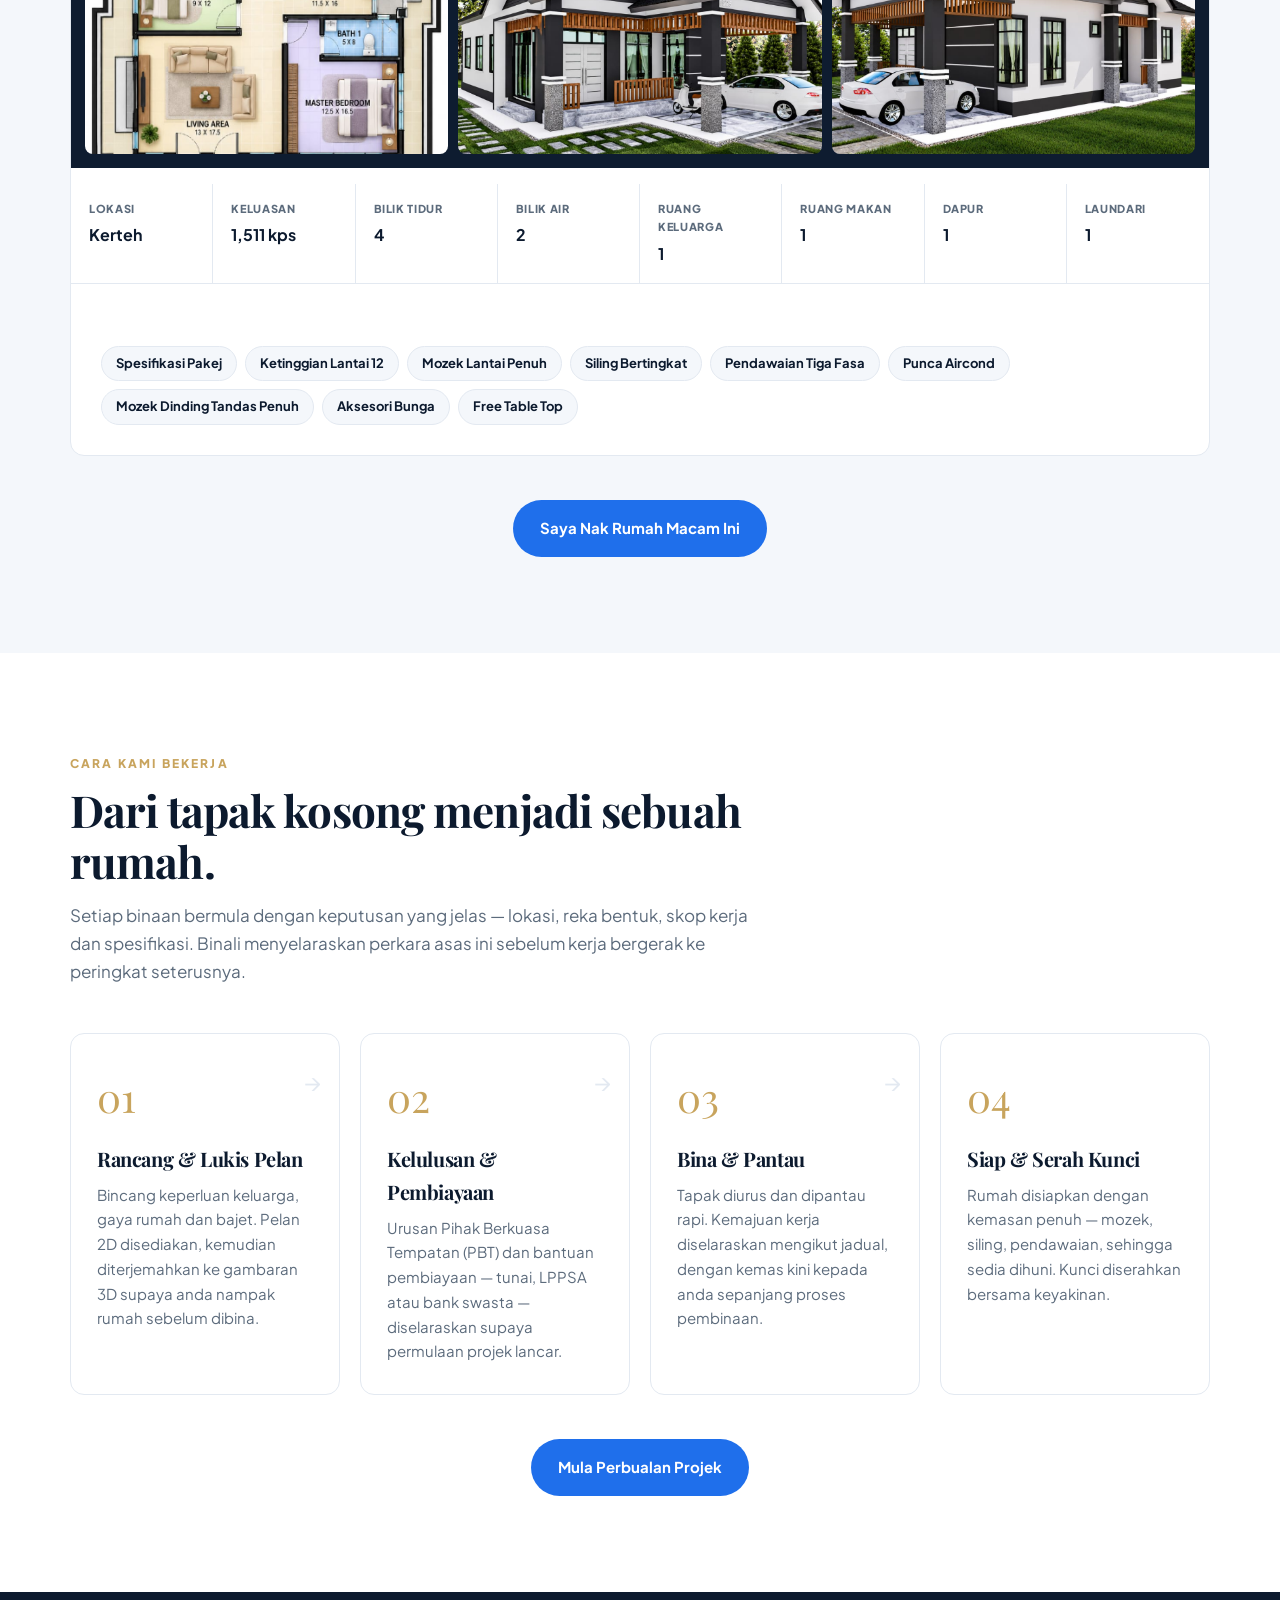
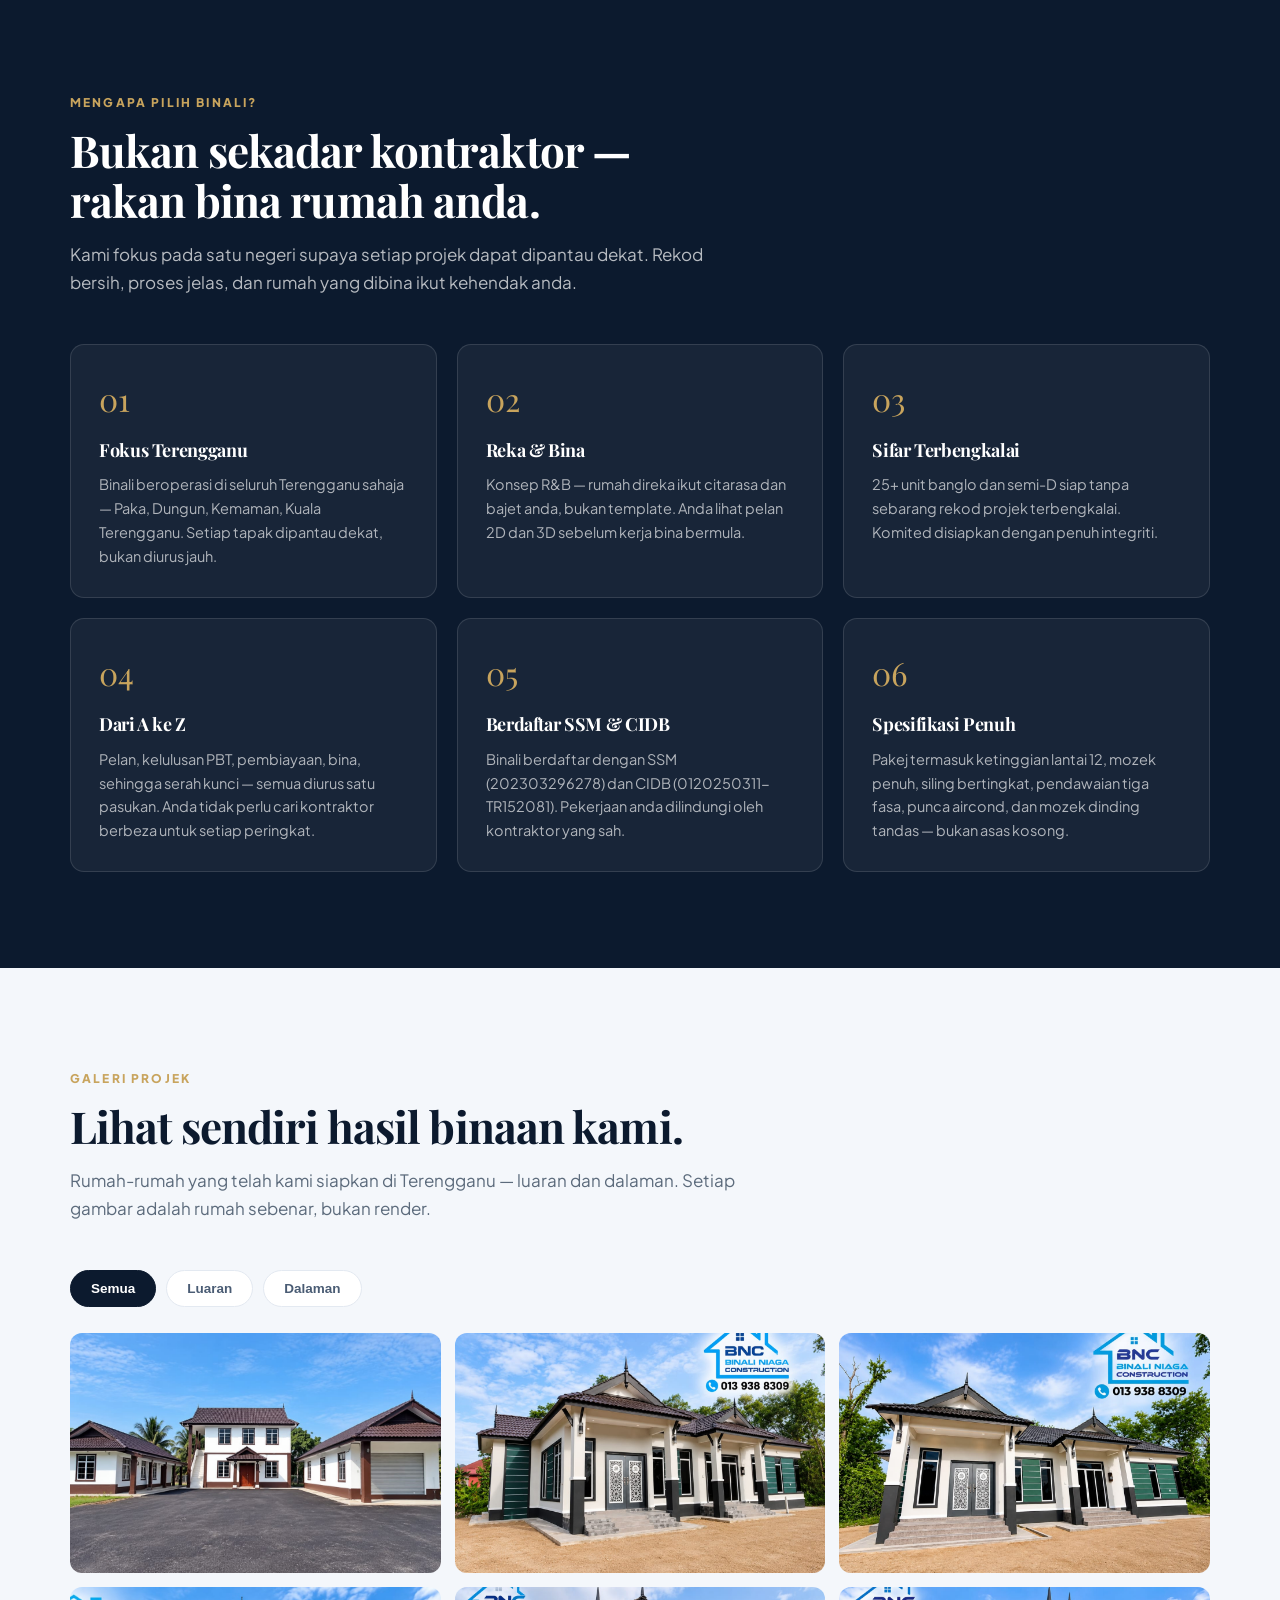
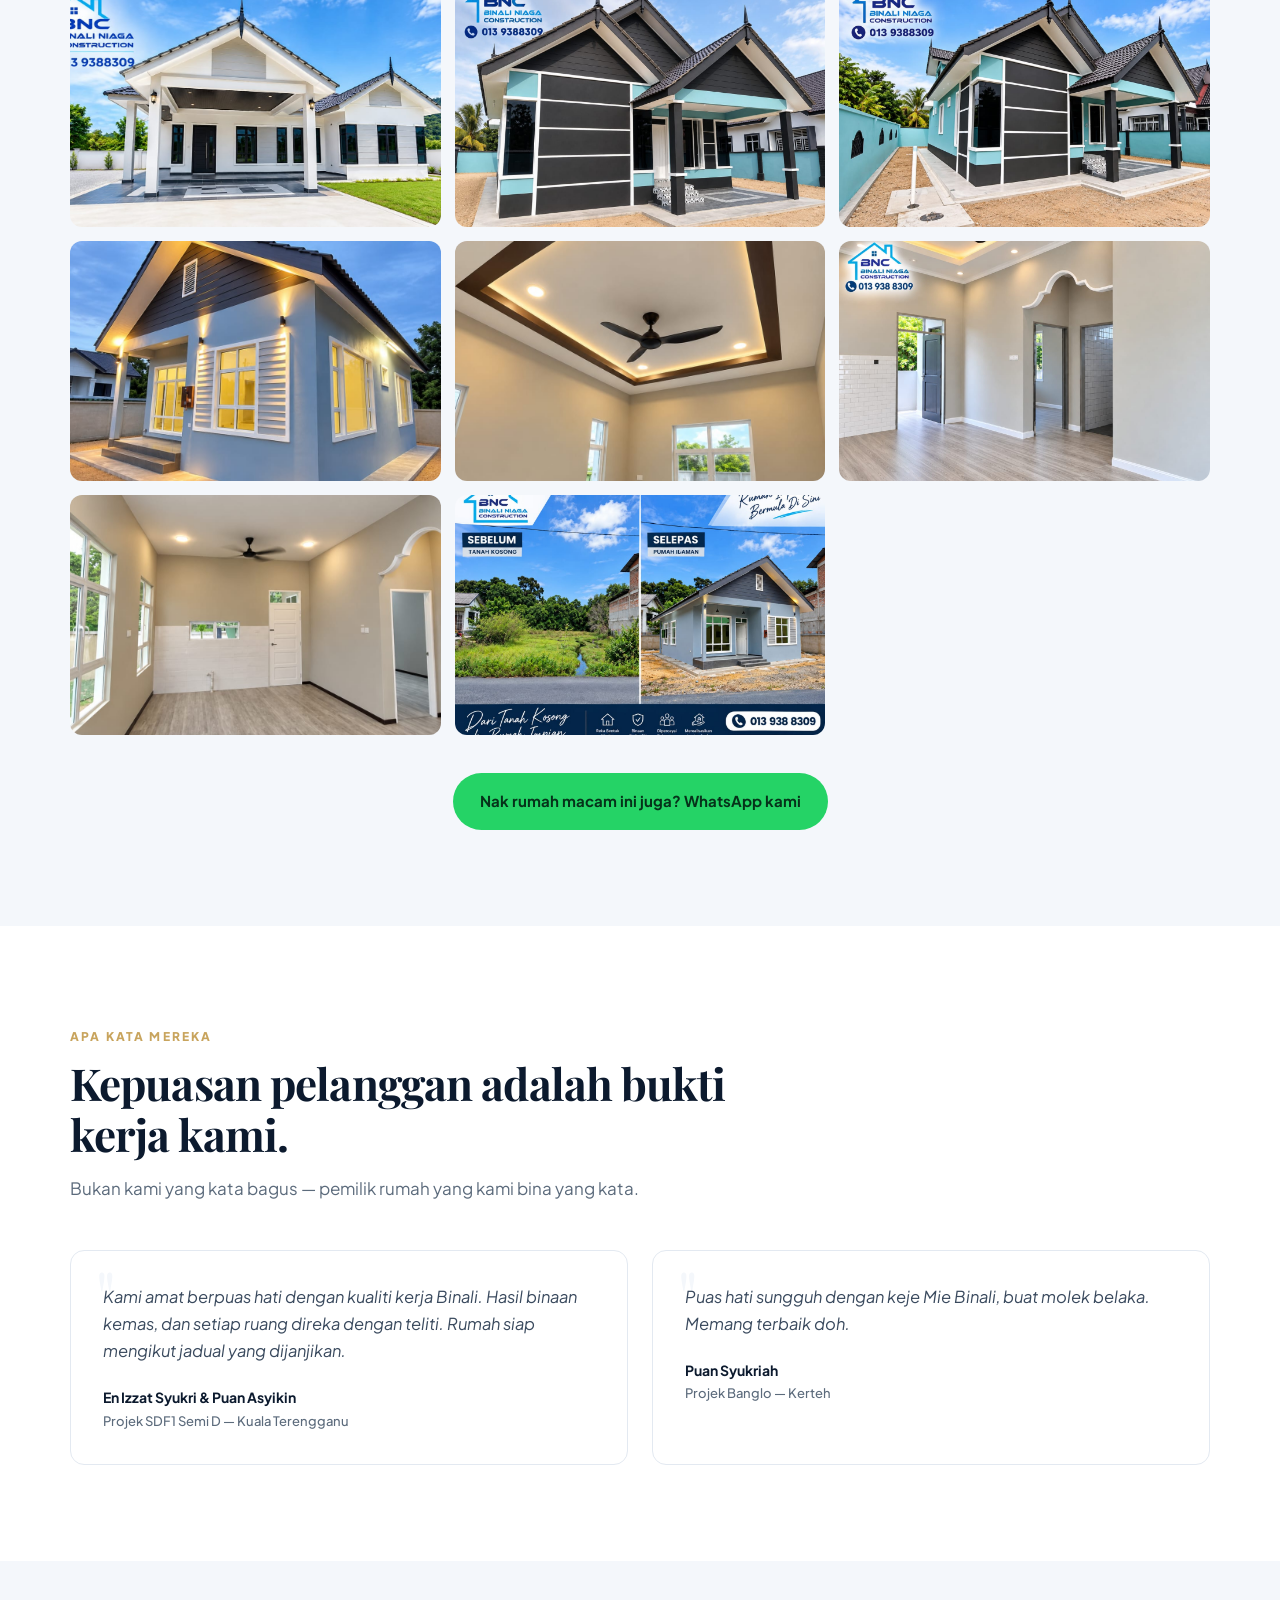
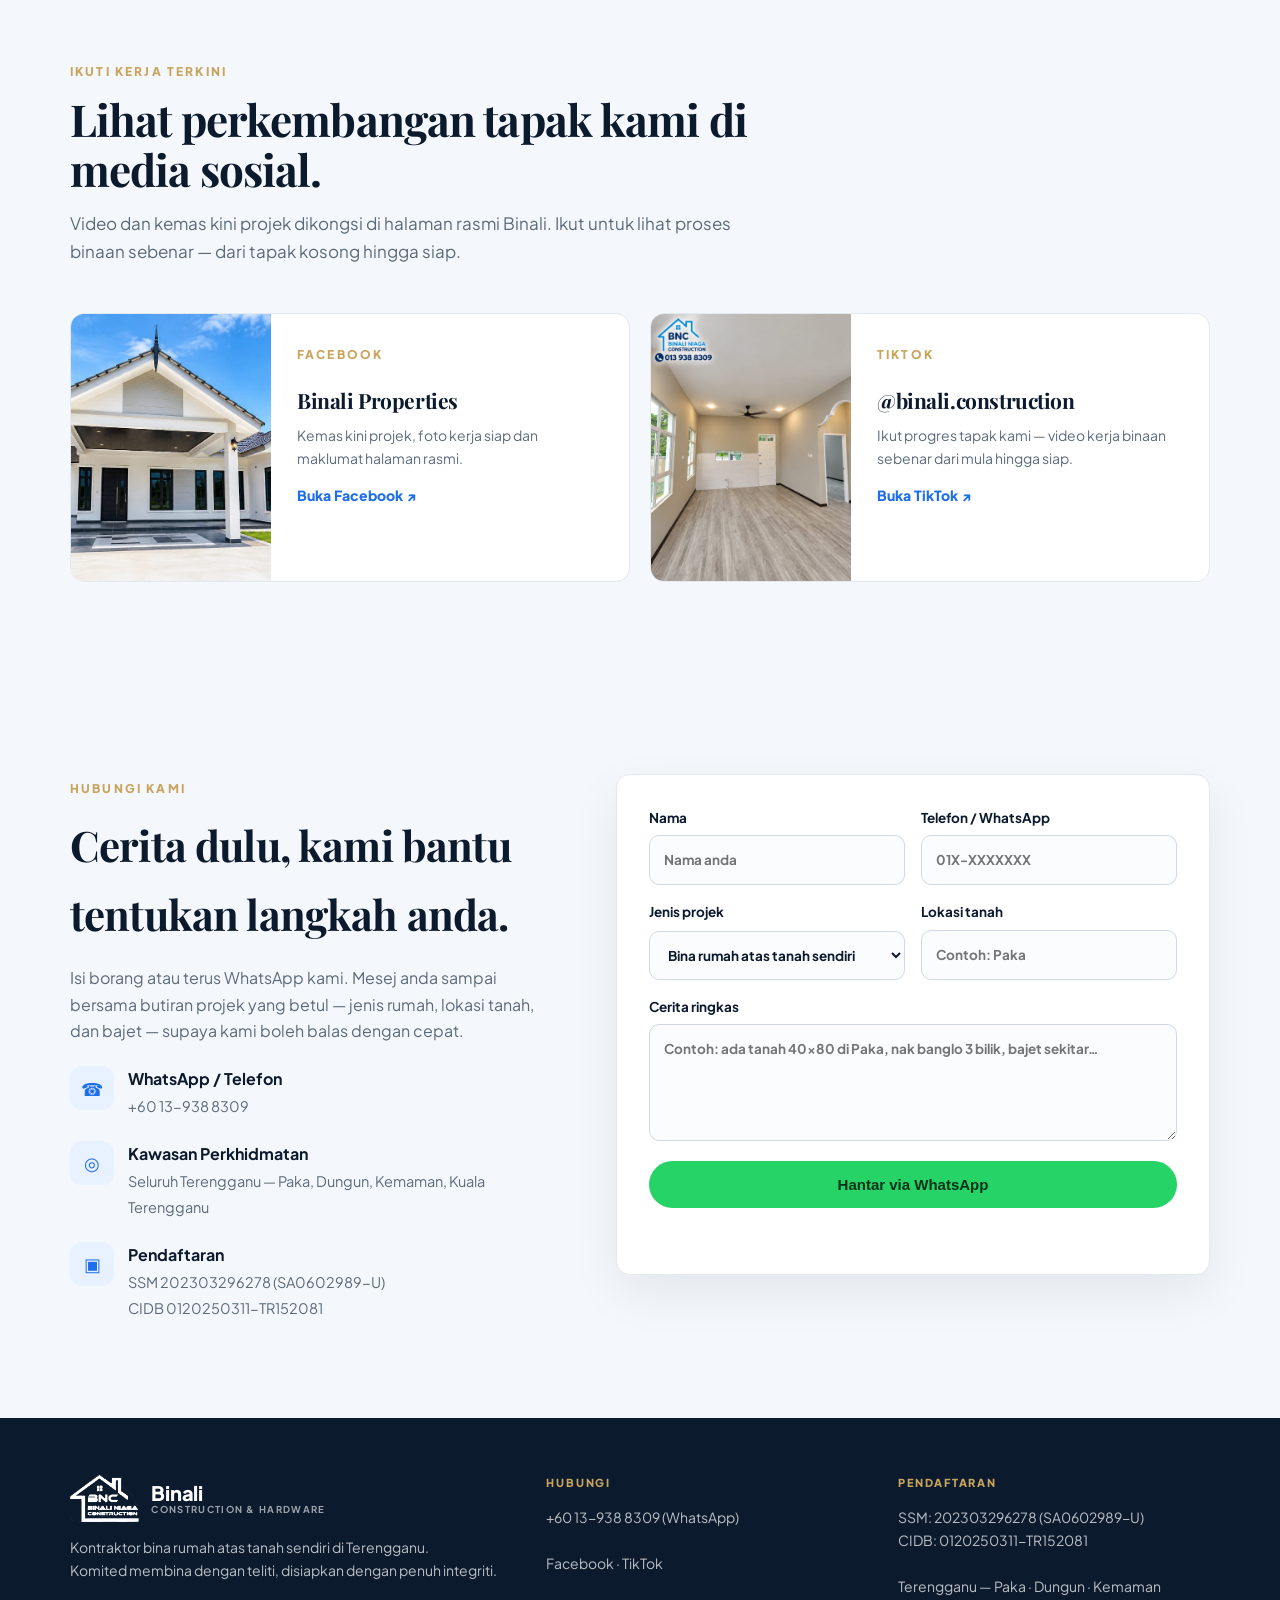
==== commit 162c6f89: "feat: use all 19 docx photos — stage image grids, project cover, tab counts, lightbox on stage photo" ====
--- a/index.html
+++ b/index.html
@@ -123,8 +123,17 @@
 .project-tab.active{color:var(--navy);border-bottom-color:var(--blue)}
 .project-body{display:none;padding:0}
 .project-body.active{display:block}
-.project-stage{position:relative;overflow:hidden}
-.project-stage{display:flex;justify-content:center;background:#0e1c30}.project-stage img{width:100%;height:auto;max-height:560px;object-fit:contain;transition:.4s}
+.project-cover{display:block;background:#0e1c30}
+.project-cover img{width:100%;height:auto;max-height:440px;object-fit:contain;margin:0 auto}
+.project-stage{background:#0e1c30;padding:14px}
+.stage-grid{display:grid;grid-template-columns:repeat(3,1fr);gap:10px}
+.stage-grid button{border:0;padding:0;overflow:hidden;background:none;cursor:pointer;aspect-ratio:4/3;border-radius:8px}
+.stage-grid button img{width:100%;height:100%;object-fit:cover;transition:.35s}
+.stage-grid button:hover img{transform:scale(1.05)}
+.stage-grid.floor button{aspect-ratio:16/10;background:#fff}
+.stage-grid.floor button img{object-fit:contain;padding:6px}
+.stage-count{font-size:11px;font-weight:700;color:var(--gold);margin-left:6px}
+@media(max-width:600px){.stage-grid{grid-template-columns:1fr 1fr;gap:8px}.stage-grid.floor button{aspect-ratio:4/3}}
 
 .project-specs{display:grid;grid-template-columns:repeat(auto-fit,minmax(110px,1fr));gap:0;padding:0}
 .project-spec{padding:16px 18px;border-right:1px solid var(--line);border-bottom:1px solid var(--line)}
@@ -358,7 +367,7 @@
   <div class="container">
     <div class="head" data-reveal><span class="eyebrow">Projek Siap</span>
       <h2>Dari pelan sehingga rumah sebenar.</h2>
-      <p>Setiap rumah yang kami bina adalah unik — ikut citarasa dan bajet pemilik. Lihat proses dari pelan lantai, gambaran 3D, sehingga gambar sebenar rumah siap dibina.</p>
+      <p>Setiap rumah yang kami bina adalah unik — ikut citarasa dan bajet pemilik. Tekan mana-mana gambar untuk lihat lebih dekat: dari pelan lantai dan reka bentuk 3D, sehingga gambar sebenar rumah siap dibina.</p>
     </div>
 
     <!-- Project 1: SDF1 Semi D -->
@@ -369,22 +378,31 @@
         <p>Reka bentuk yang simple tetapi tetap nampak elegan — gabungan warna kuning lembut, coklat dan kemasan putih. Setiap ruang direka dengan teliti untuk rumah yang bukan sahaja cantik, tetapi praktikal untuk keluarga. Dari pelan 2D → 3D → rumah siap. Kami bina impian anda menjadi sebuah rumah yang nyata.</p>
       </div>
       <div class="project-stages-nav" role="tablist" data-pid="p1">
-        <button class="stage-btn active" role="tab" aria-selected="true" data-stage="floor">Pelan Lantai</button>
-        <button class="stage-btn" role="tab" aria-selected="false" data-stage="3d">Gambaran 3D</button>
-        <button class="stage-btn" role="tab" aria-selected="false" data-stage="ext">Luaran</button>
-        <button class="stage-btn" role="tab" aria-selected="false" data-stage="int">Dalaman</button>
-      </div>
+        <button class="stage-btn active" role="tab" aria-selected="true" data-stage="floor">Pelan Lantai<span class="stage-count">3</span></button>
+        <button class="stage-btn" role="tab" aria-selected="false" data-stage="ext">3D &amp; Luaran<span class="stage-count">3</span></button>
+        <button class="stage-btn" role="tab" aria-selected="false" data-stage="int">Dalaman<span class="stage-count">3</span></button>
+      </div>
+      <div class="project-cover"><img src="assets/docx-00.jpeg" alt="Projek SDF1 Semi D — pandangan projek" loading="lazy" decoding="async"></div>
       <div class="project-stage" data-pid="p1" data-stage="floor" style="display:block">
-        <img src="assets/docx-00.jpeg" alt="Pelan lantai SDF1 Semi D" loading="lazy" decoding="async">
-      </div>
-      <div class="project-stage" data-pid="p1" data-stage="3d" style="display:none">
-        <img src="assets/docx-03.jpeg" alt="Gambaran 3D SDF1 Semi D" loading="lazy" decoding="async">
+        <div class="stage-grid floor">
+          <button data-src="assets/docx-11.jpeg" data-cap="Pelan lantai SDF1 Semi D — helaian 1"><img src="assets/docx-11.jpeg" alt="Pelan lantai SDF1 Semi D — helaian 1" loading="lazy" decoding="async"></button>
+          <button data-src="assets/docx-12.jpeg" data-cap="Pelan lantai SDF1 Semi D — helaian 2"><img src="assets/docx-12.jpeg" alt="Pelan lantai SDF1 Semi D — helaian 2" loading="lazy" decoding="async"></button>
+          <button data-src="assets/docx-13.jpeg" data-cap="Pelan lantai SDF1 Semi D — helaian 3"><img src="assets/docx-13.jpeg" alt="Pelan lantai SDF1 Semi D — helaian 3" loading="lazy" decoding="async"></button>
+        </div>
       </div>
       <div class="project-stage" data-pid="p1" data-stage="ext" style="display:none">
-        <img src="assets/docx-05.jpeg" alt="Luaran rumah SDF1 Semi D siap dibina" loading="lazy" decoding="async">
+        <div class="stage-grid">
+          <button data-src="assets/docx-14.jpeg" data-cap="Pandangan 3D / luaran SDF1 Semi D — 1"><img src="assets/docx-14.jpeg" alt="Pandangan 3D atau luaran SDF1 Semi D — 1" loading="lazy" decoding="async"></button>
+          <button data-src="assets/docx-15.jpeg" data-cap="Pandangan 3D / luaran SDF1 Semi D — 2"><img src="assets/docx-15.jpeg" alt="Pandangan 3D atau luaran SDF1 Semi D — 2" loading="lazy" decoding="async"></button>
+          <button data-src="assets/docx-16.jpeg" data-cap="Pandangan 3D / luaran SDF1 Semi D — 3"><img src="assets/docx-16.jpeg" alt="Pandangan 3D atau luaran SDF1 Semi D — 3" loading="lazy" decoding="async"></button>
+        </div>
       </div>
       <div class="project-stage" data-pid="p1" data-stage="int" style="display:none">
-        <img src="assets/docx-08.jpeg" alt="Dalaman rumah SDF1 Semi D siap dibina" loading="lazy" decoding="async">
+        <div class="stage-grid">
+          <button data-src="assets/docx-17.jpeg" data-cap="Dalaman SDF1 Semi D — 1"><img src="assets/docx-17.jpeg" alt="Dalaman rumah SDF1 Semi D siap dibina — 1" loading="lazy" decoding="async"></button>
+          <button data-src="assets/docx-18.jpeg" data-cap="Dalaman SDF1 Semi D — 2"><img src="assets/docx-18.jpeg" alt="Dalaman rumah SDF1 Semi D siap dibina — 2" loading="lazy" decoding="async"></button>
+          <button data-src="assets/docx-01.jpeg" data-cap="Dalaman SDF1 Semi D — 3"><img src="assets/docx-01.jpeg" alt="Dalaman rumah SDF1 Semi D siap dibina — 3" loading="lazy" decoding="async"></button>
+        </div>
       </div>
       <dl class="project-specs">
         <div class="project-spec"><dt>Lokasi</dt><dd>Kuala Terengganu</dd></div>
@@ -416,22 +434,25 @@
         <p>Rekaan moden dengan gabungan hitam, putih &amp; sentuhan kayu, menjadikan rumah nampak lebih eksklusif, kemas dan elegan. Setiap ruang direka dengan teliti supaya bukan sekadar cantik dipandang, tetapi selesa untuk didiami bersama keluarga. Anda impikan rumah seperti ini? Kami bantu realisasikan.</p>
       </div>
       <div class="project-stages-nav" role="tablist" data-pid="p2">
-        <button class="stage-btn active" role="tab" aria-selected="true" data-stage="floor">Pelan Lantai</button>
-        <button class="stage-btn" role="tab" aria-selected="false" data-stage="3d">Gambaran 3D</button>
-        <button class="stage-btn" role="tab" aria-selected="false" data-stage="ext">Luaran</button>
-        <button class="stage-btn" role="tab" aria-selected="false" data-stage="int">Dalaman</button>
-      </div>
-      <div class="project-stage" data-pid="p2" data-stage="floor" style="display:block">
-        <img src="assets/docx-10.jpeg" alt="Pelan lantai Banglo Puan Syukriah" loading="lazy" decoding="async">
-      </div>
-      <div class="project-stage" data-pid="p2" data-stage="3d" style="display:none">
-        <img src="assets/docx-11.jpeg" alt="Gambaran 3D Banglo Puan Syukriah" loading="lazy" decoding="async">
-      </div>
-      <div class="project-stage" data-pid="p2" data-stage="ext" style="display:none">
-        <img src="assets/docx-14.jpeg" alt="Luaran Banglo Puan Syukriah siap dibina" loading="lazy" decoding="async">
-      </div>
-      <div class="project-stage" data-pid="p2" data-stage="int" style="display:none">
-        <img src="assets/docx-17.jpeg" alt="Dalaman Banglo Puan Syukriah siap dibina" loading="lazy" decoding="async">
+        <button class="stage-btn active" role="tab" aria-selected="true" data-stage="design">Reka &amp; 3D<span class="stage-count">3</span></button>
+        <button class="stage-btn" role="tab" aria-selected="false" data-stage="real">Gambar Sebenar<span class="stage-count">6</span></button>
+      </div>
+      <div class="project-stage" data-pid="p2" data-stage="design" style="display:block">
+        <div class="stage-grid">
+          <button data-src="assets/docx-02.jpeg" data-cap="Reka bentuk Banglo Puan Syukriah — 1"><img src="assets/docx-02.jpeg" alt="Reka bentuk atau gambaran 3D Banglo Puan Syukriah — 1" loading="lazy" decoding="async"></button>
+          <button data-src="assets/docx-03.jpeg" data-cap="Reka bentuk Banglo Puan Syukriah — 2"><img src="assets/docx-03.jpeg" alt="Reka bentuk atau gambaran 3D Banglo Puan Syukriah — 2" loading="lazy" decoding="async"></button>
+          <button data-src="assets/docx-04.jpeg" data-cap="Reka bentuk Banglo Puan Syukriah — 3"><img src="assets/docx-04.jpeg" alt="Reka bentuk atau gambaran 3D Banglo Puan Syukriah — 3" loading="lazy" decoding="async"></button>
+        </div>
+      </div>
+      <div class="project-stage" data-pid="p2" data-stage="real" style="display:none">
+        <div class="stage-grid">
+          <button data-src="assets/docx-05.jpeg" data-cap="Rumah sebenar Banglo Puan Syukriah — 1"><img src="assets/docx-05.jpeg" alt="Rumah sebenar Banglo Puan Syukriah — 1" loading="lazy" decoding="async"></button>
+          <button data-src="assets/docx-06.jpeg" data-cap="Rumah sebenar Banglo Puan Syukriah — 2"><img src="assets/docx-06.jpeg" alt="Rumah sebenar Banglo Puan Syukriah — 2" loading="lazy" decoding="async"></button>
+          <button data-src="assets/docx-07.jpeg" data-cap="Rumah sebenar Banglo Puan Syukriah — 3"><img src="assets/docx-07.jpeg" alt="Rumah sebenar Banglo Puan Syukriah — 3" loading="lazy" decoding="async"></button>
+          <button data-src="assets/docx-08.jpeg" data-cap="Rumah sebenar Banglo Puan Syukriah — 4"><img src="assets/docx-08.jpeg" alt="Rumah sebenar Banglo Puan Syukriah — 4" loading="lazy" decoding="async"></button>
+          <button data-src="assets/docx-09.jpeg" data-cap="Rumah sebenar Banglo Puan Syukriah — 5"><img src="assets/docx-09.jpeg" alt="Rumah sebenar Banglo Puan Syukriah — 5" loading="lazy" decoding="async"></button>
+          <button data-src="assets/docx-10.jpeg" data-cap="Rumah sebenar Banglo Puan Syukriah — 6"><img src="assets/docx-10.jpeg" alt="Rumah sebenar Banglo Puan Syukriah — 6" loading="lazy" decoding="async"></button>
+        </div>
       </div>
       <dl class="project-specs">
         <div class="project-spec"><dt>Lokasi</dt><dd>Kerteh</dd></div>
@@ -644,7 +665,7 @@
 lb.style.cssText='padding:0;border:0;background:#0a1626;max-width:92vw';
 lb.innerHTML='<img style="max-height:82vh;max-width:88vw;display:block" alt=""><p style="color:#cfd9e6;font:14px/1.5 Arial;margin:10px 14px 14px"></p>';
 document.body.append(lb);
-const shots=[...document.querySelectorAll('.gallery button')];
+const shots=[...document.querySelectorAll('.gallery button,.stage-grid button')];
 let idx=0;
 function show(i){idx=(i+shots.length)%shots.length;const b=shots[idx];
   lb.querySelector('img').src=b.dataset.src;lb.querySelector('img').alt=b.dataset.cap||'';
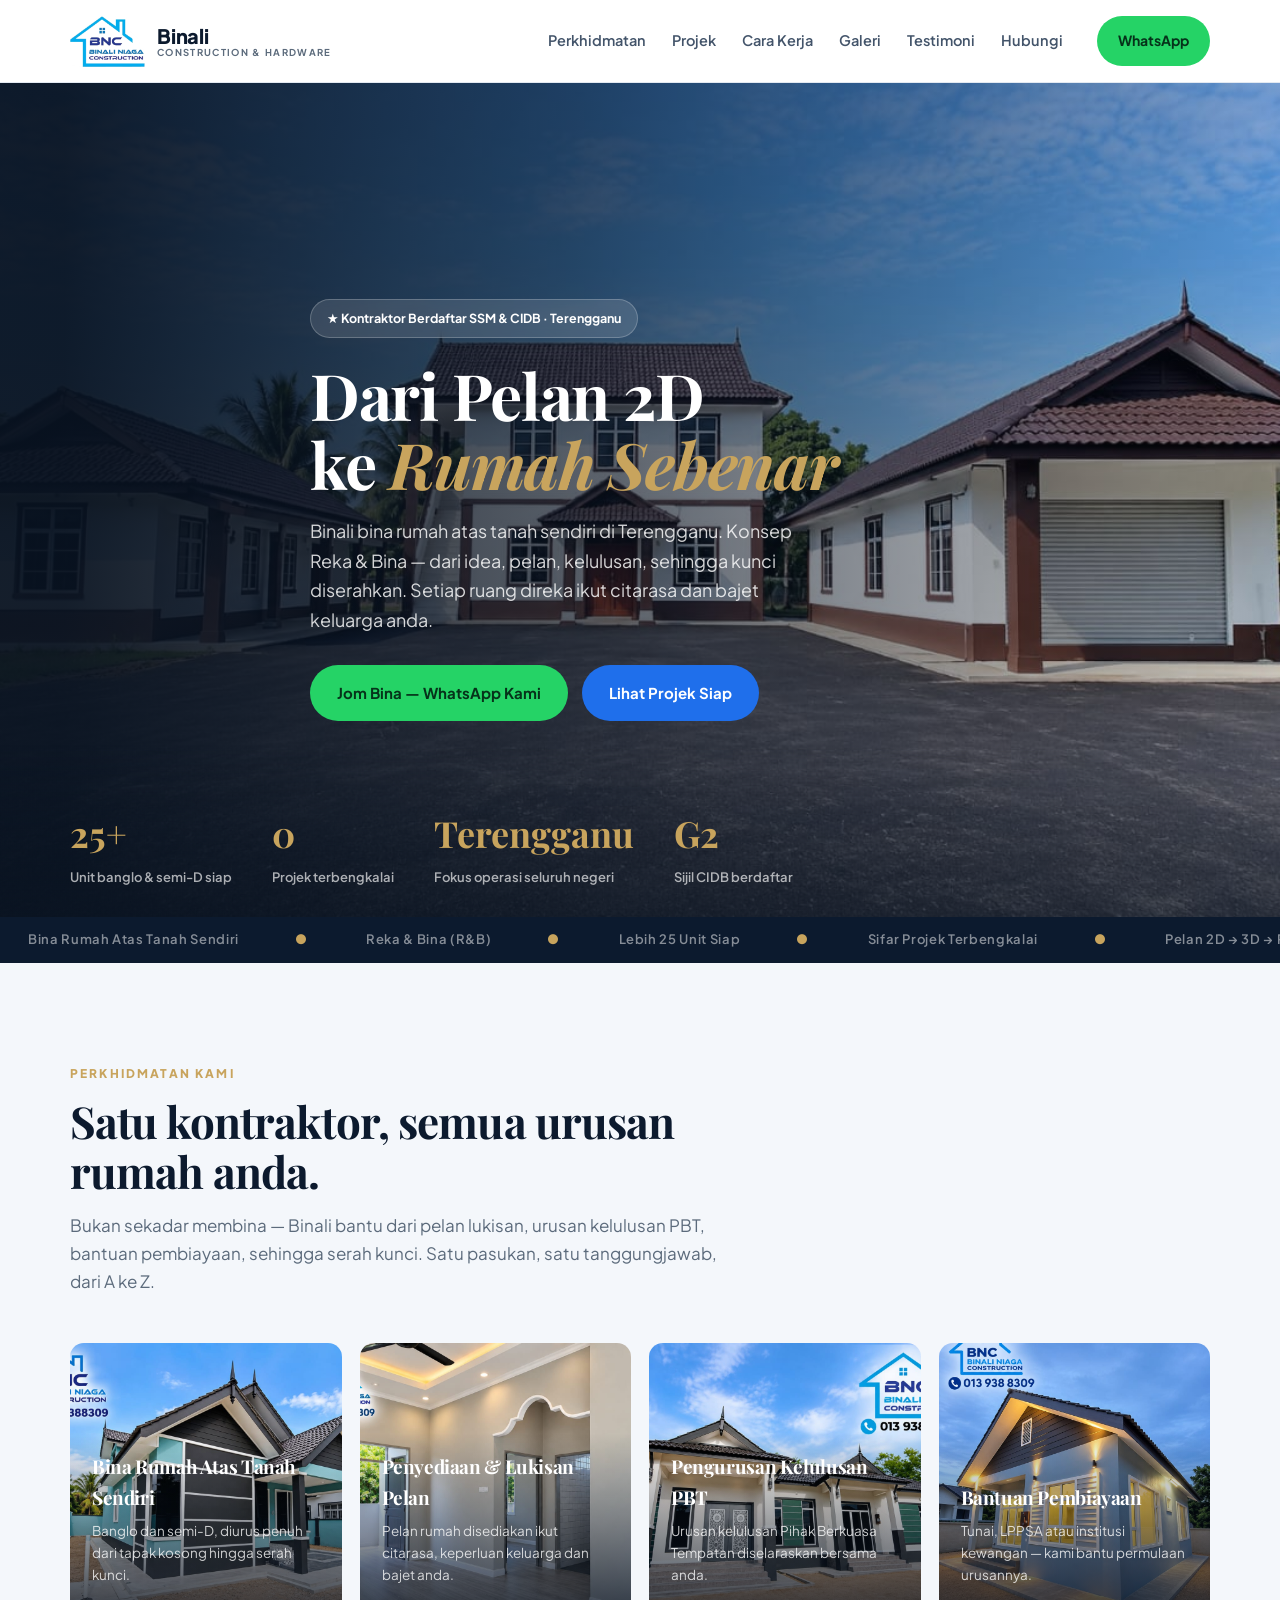
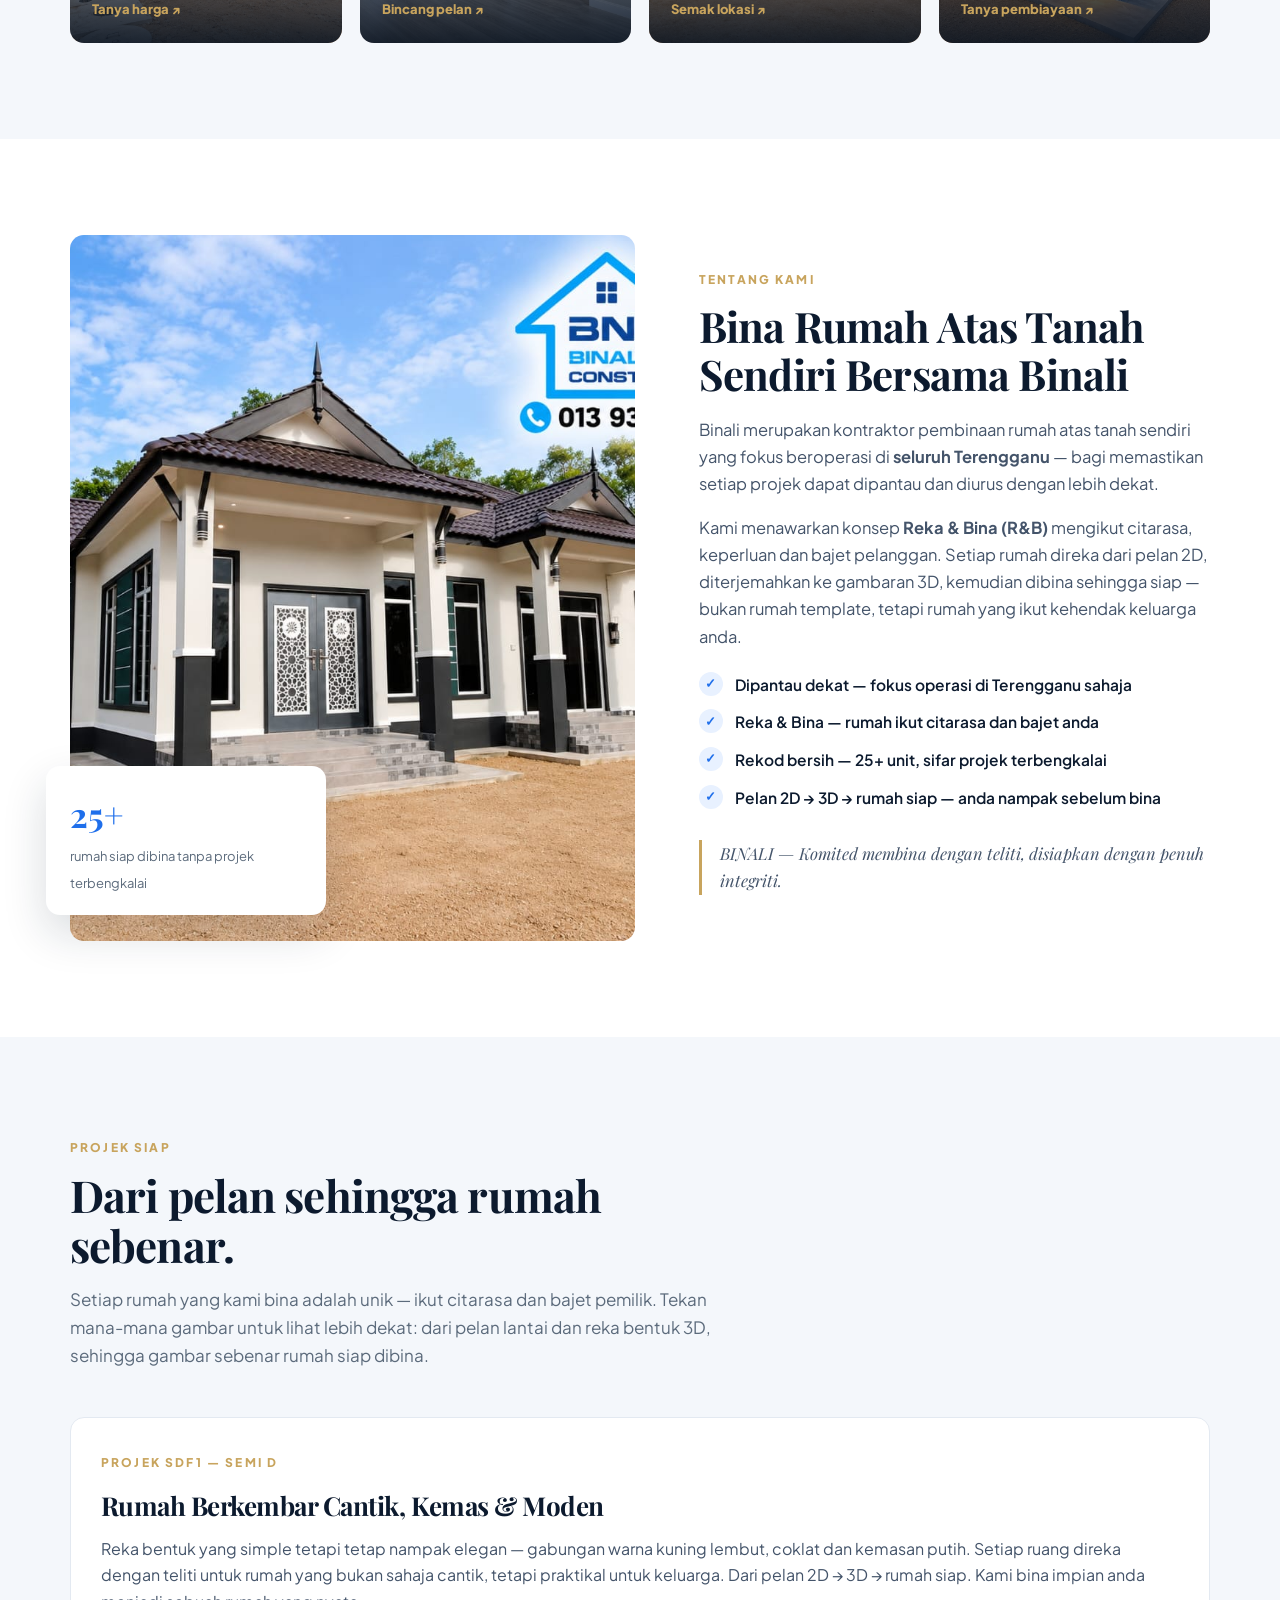
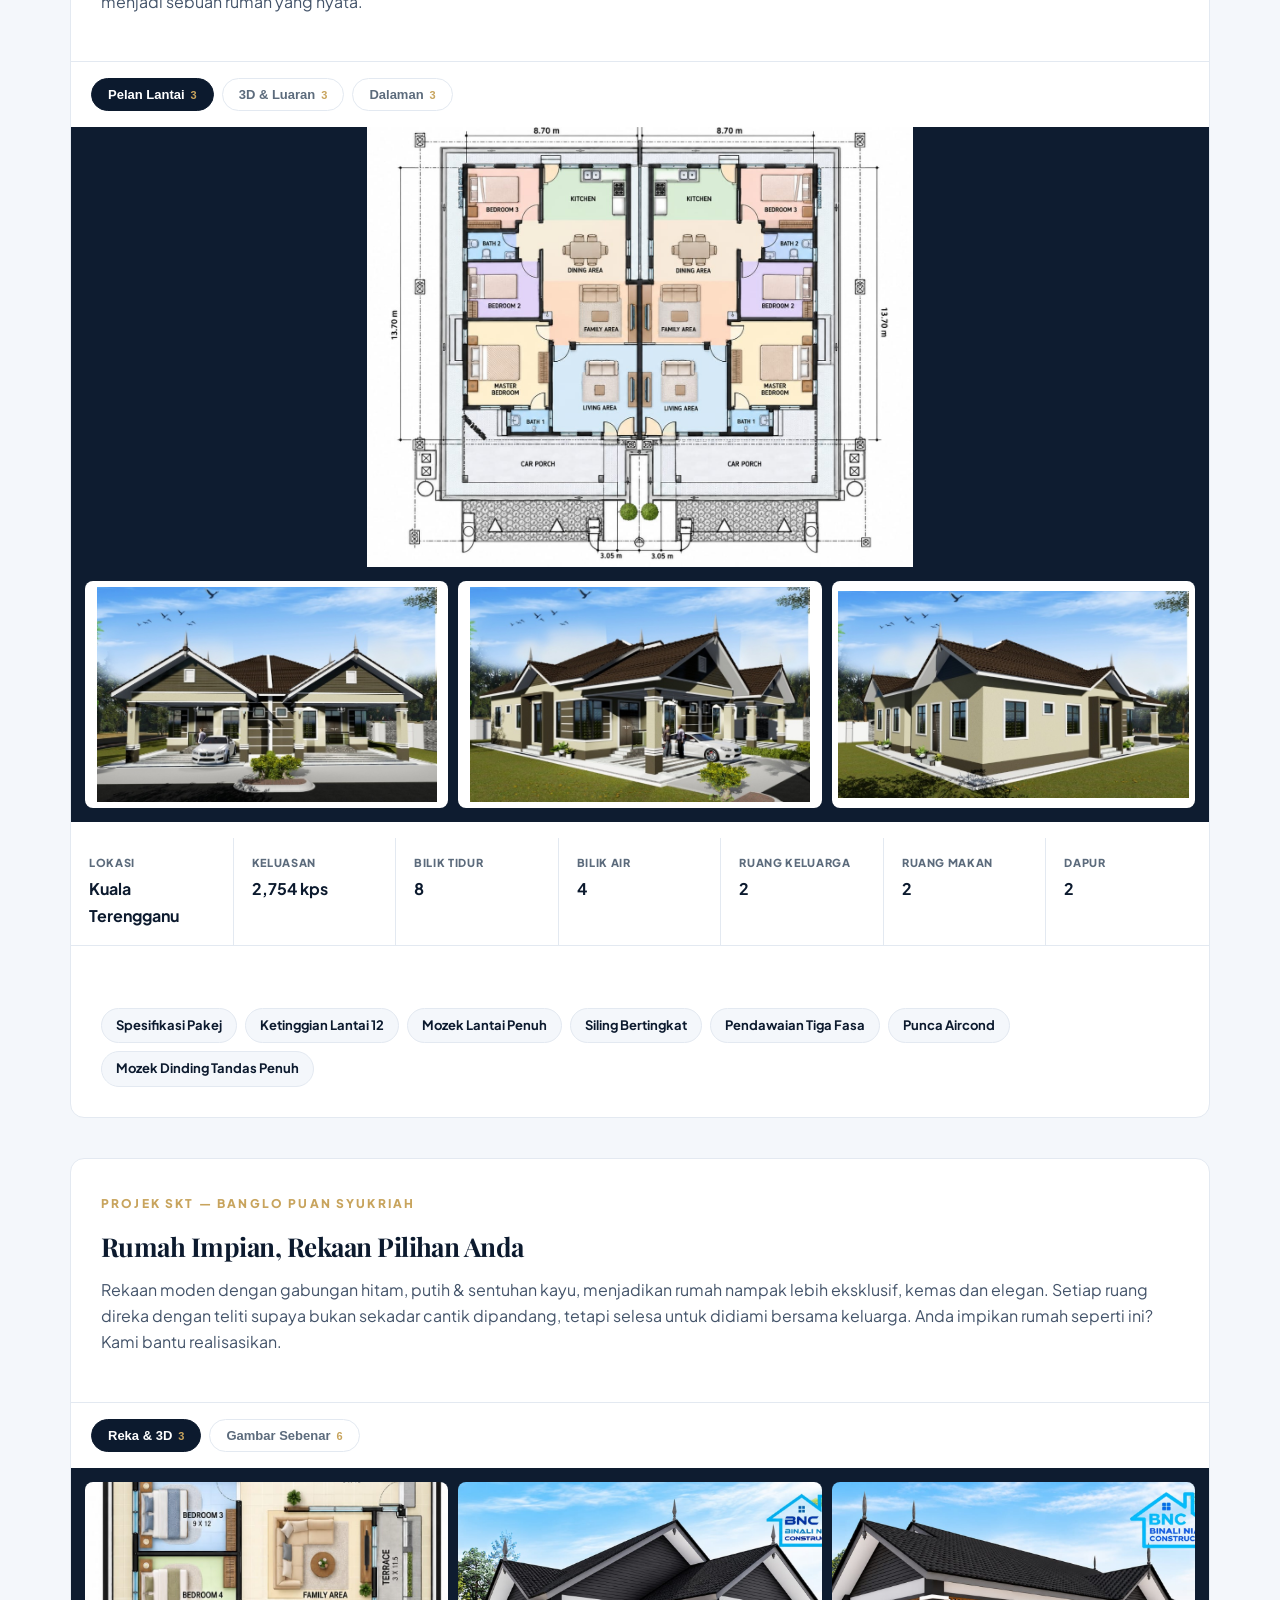
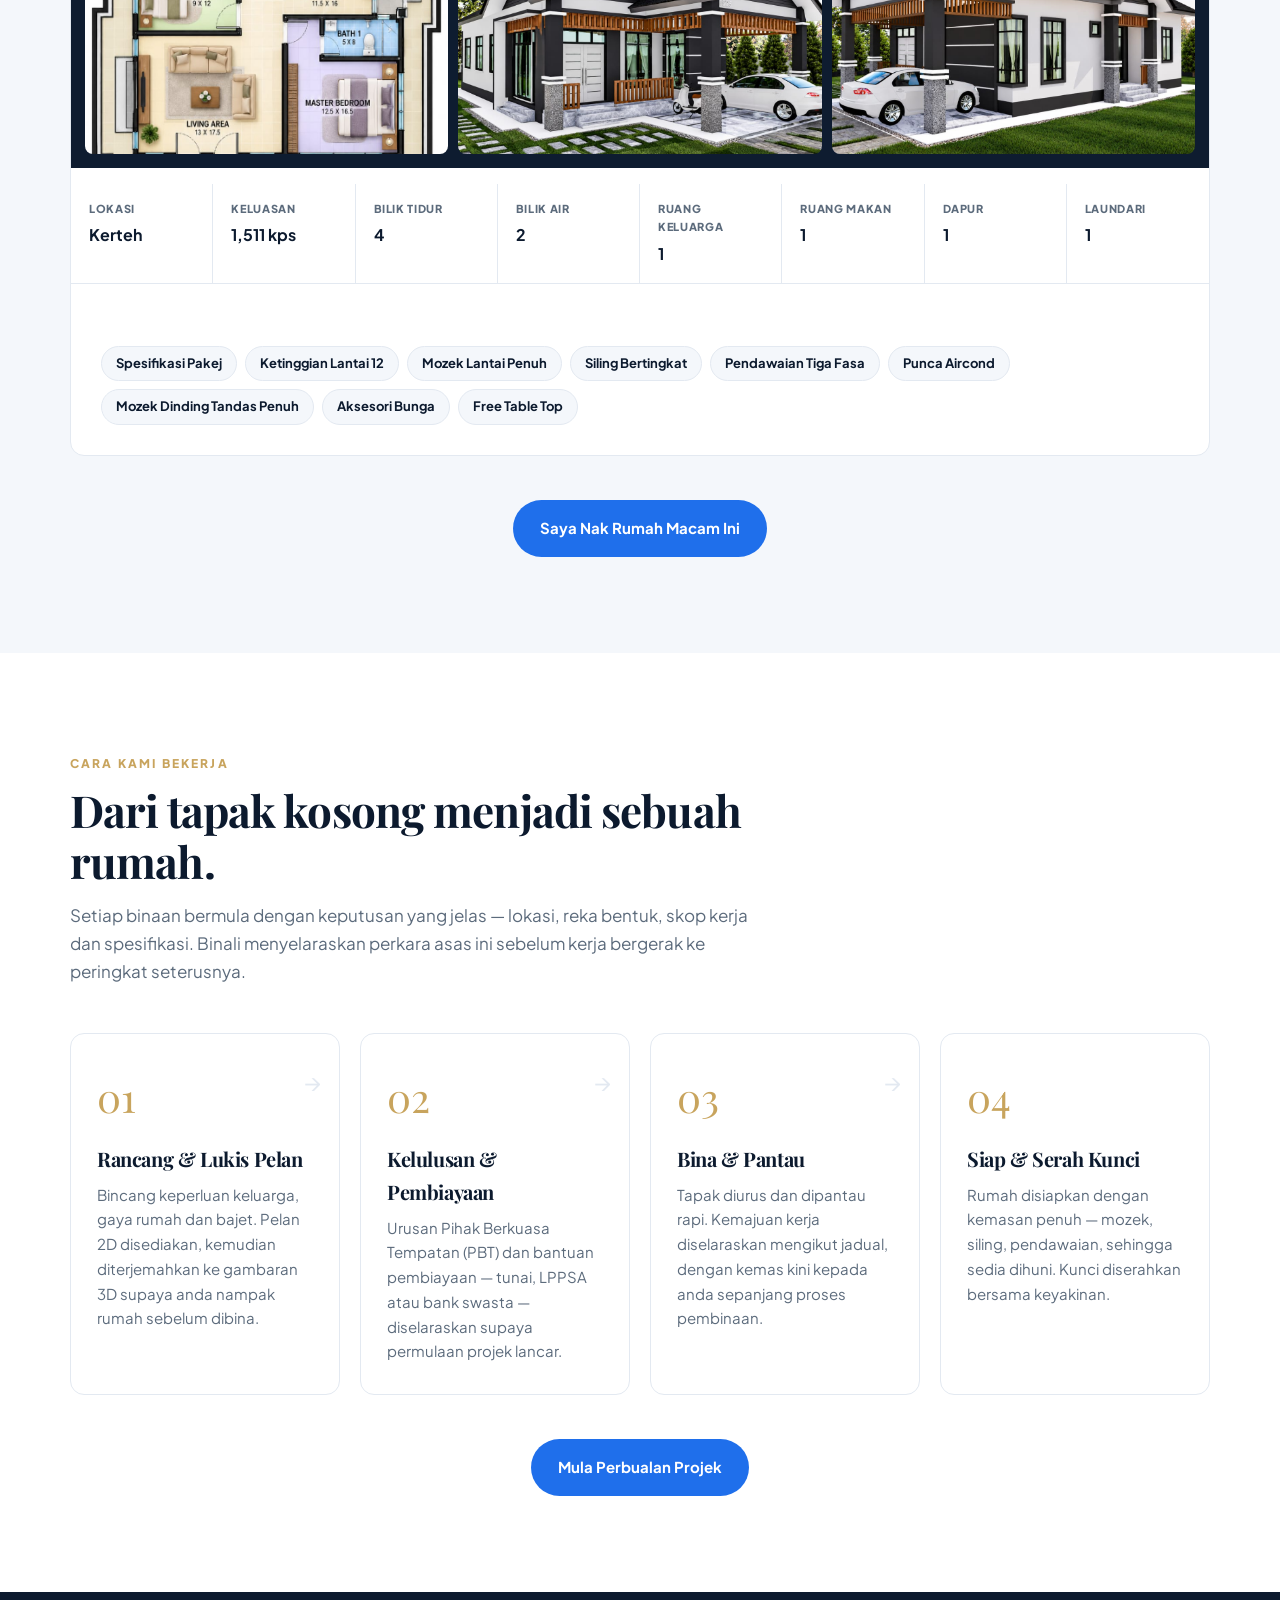
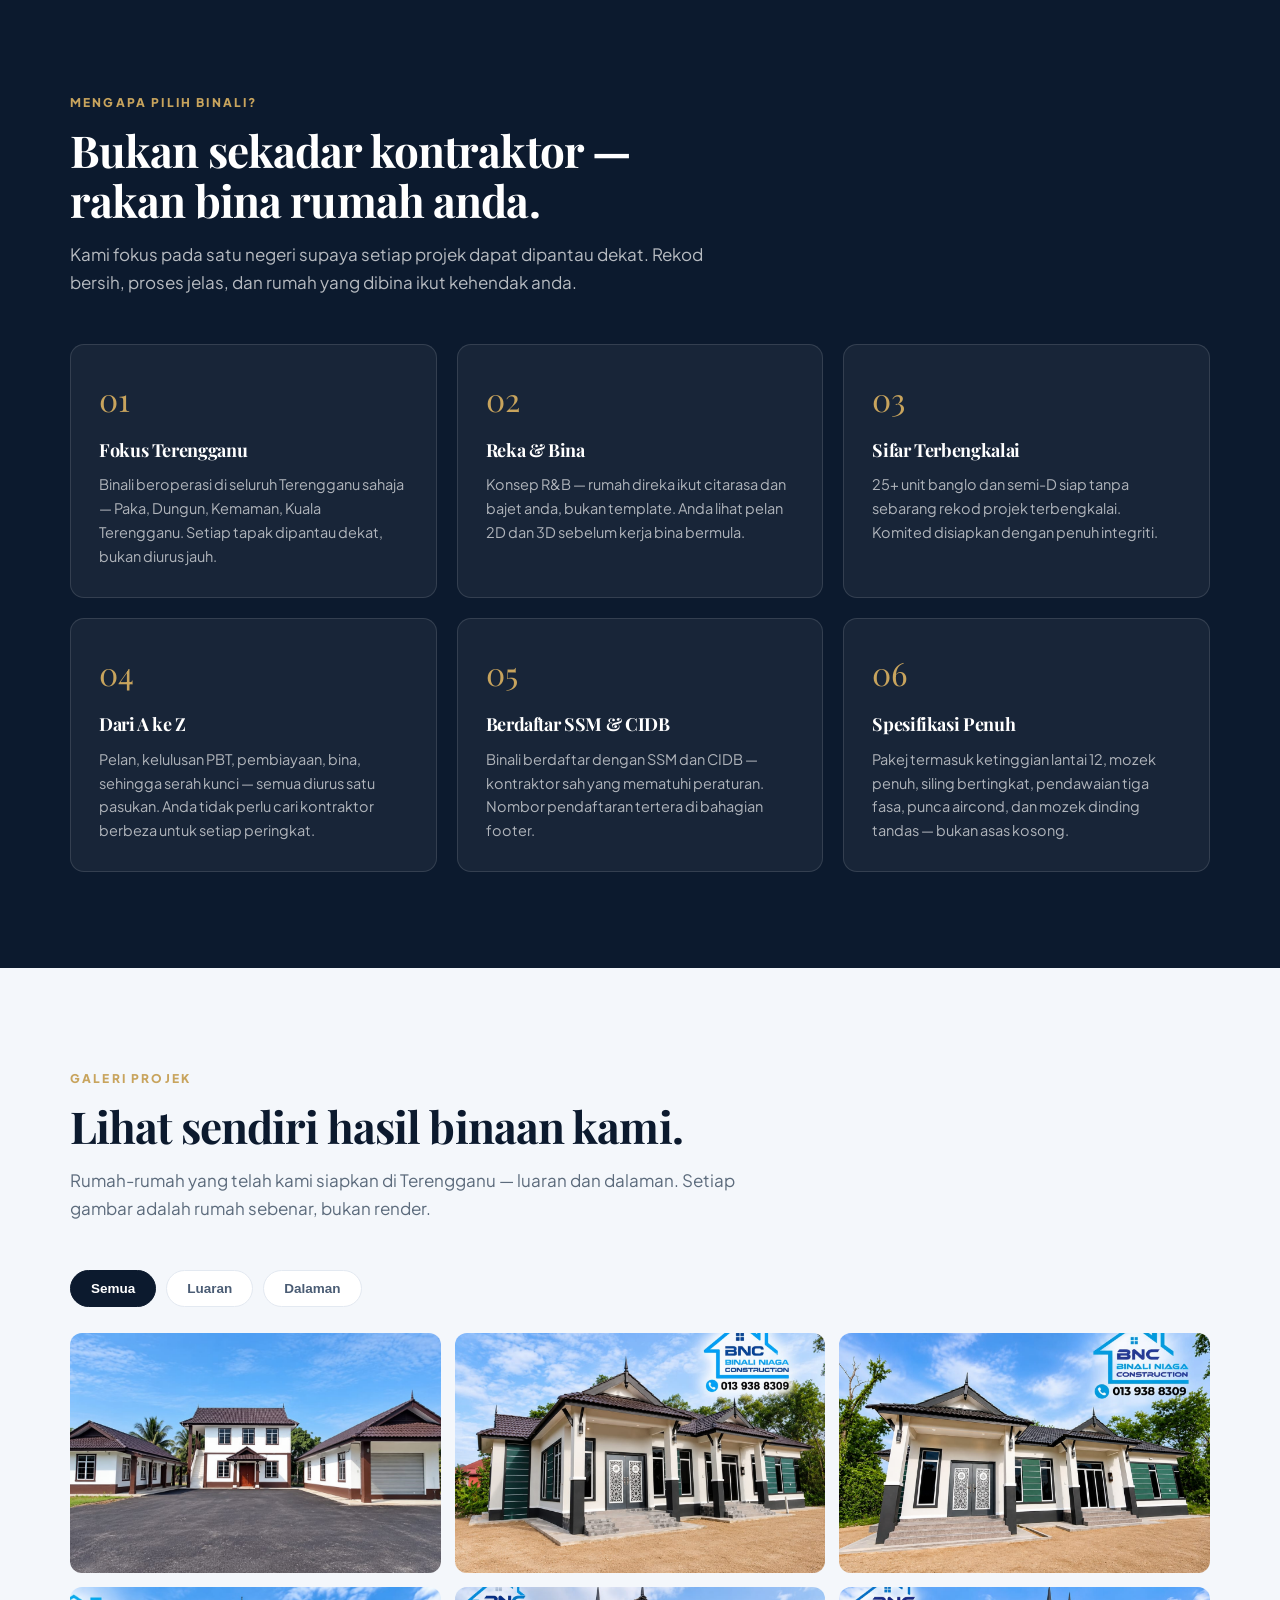
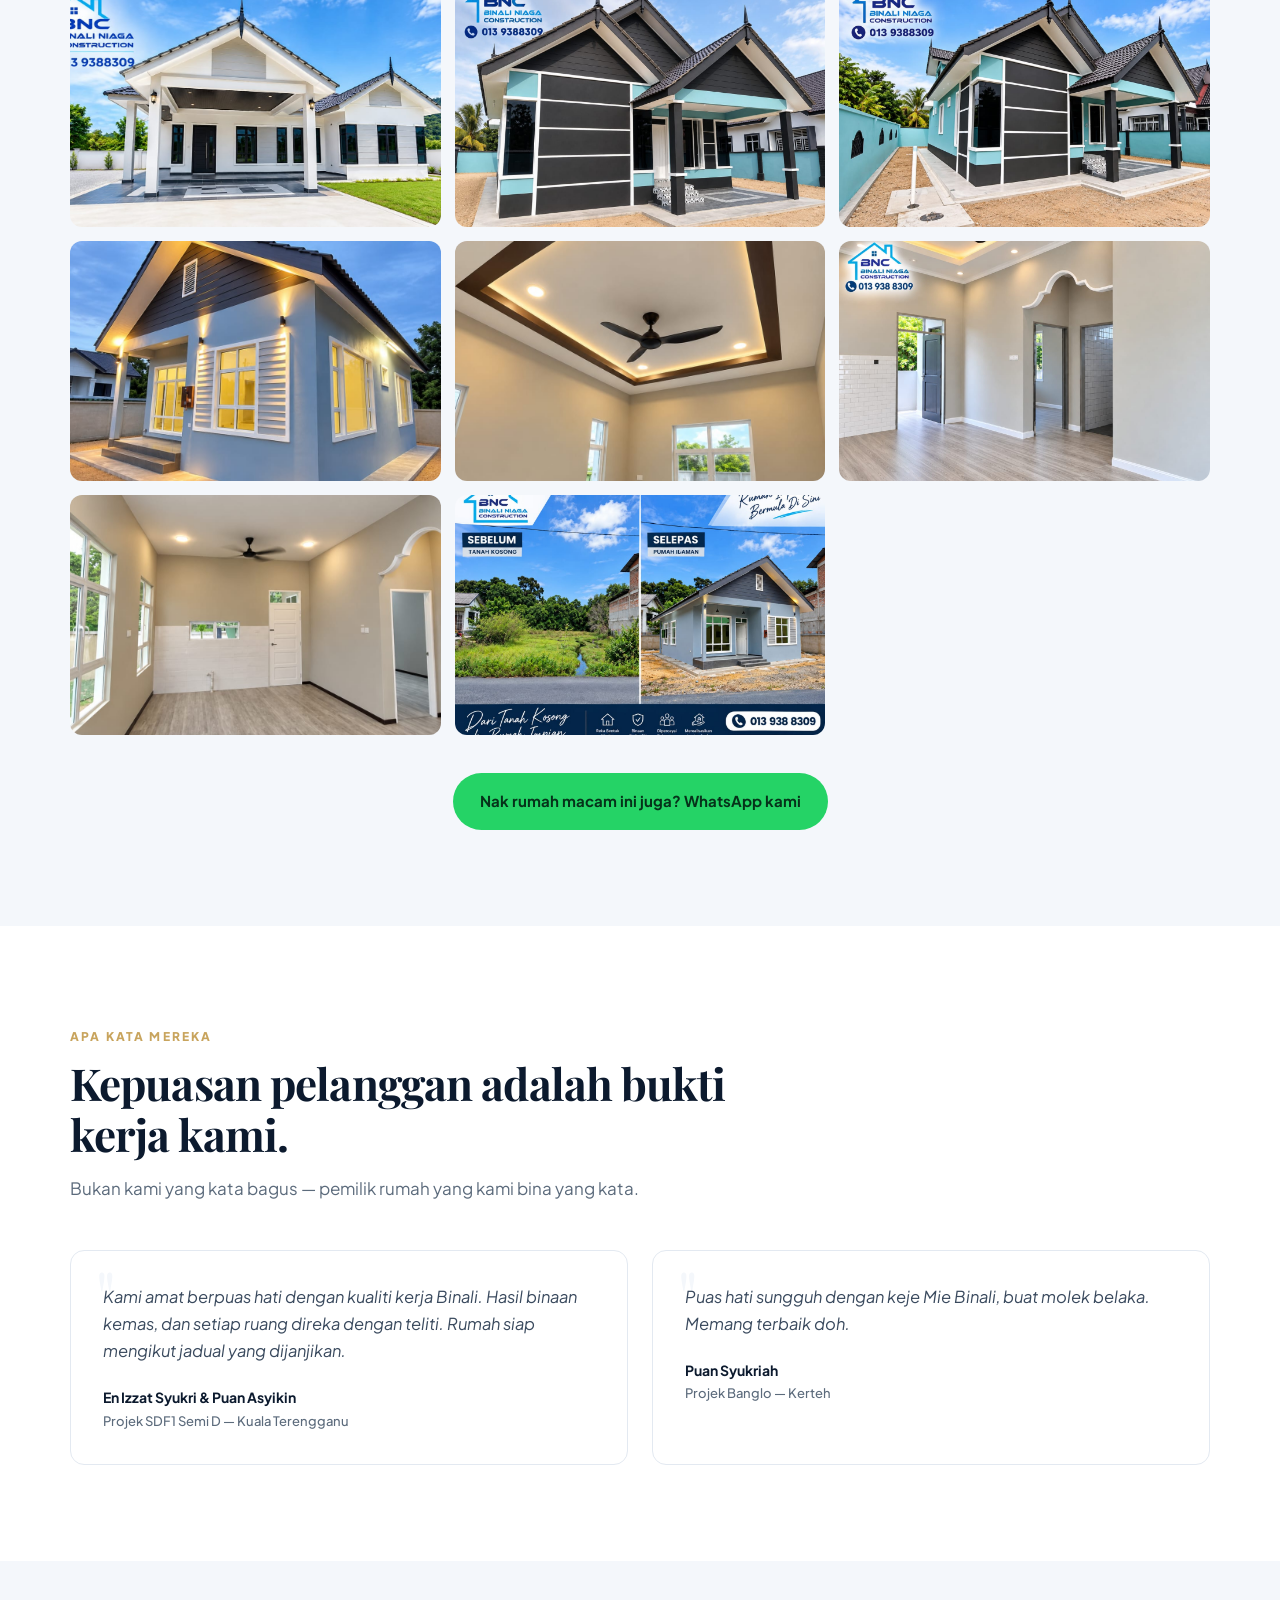
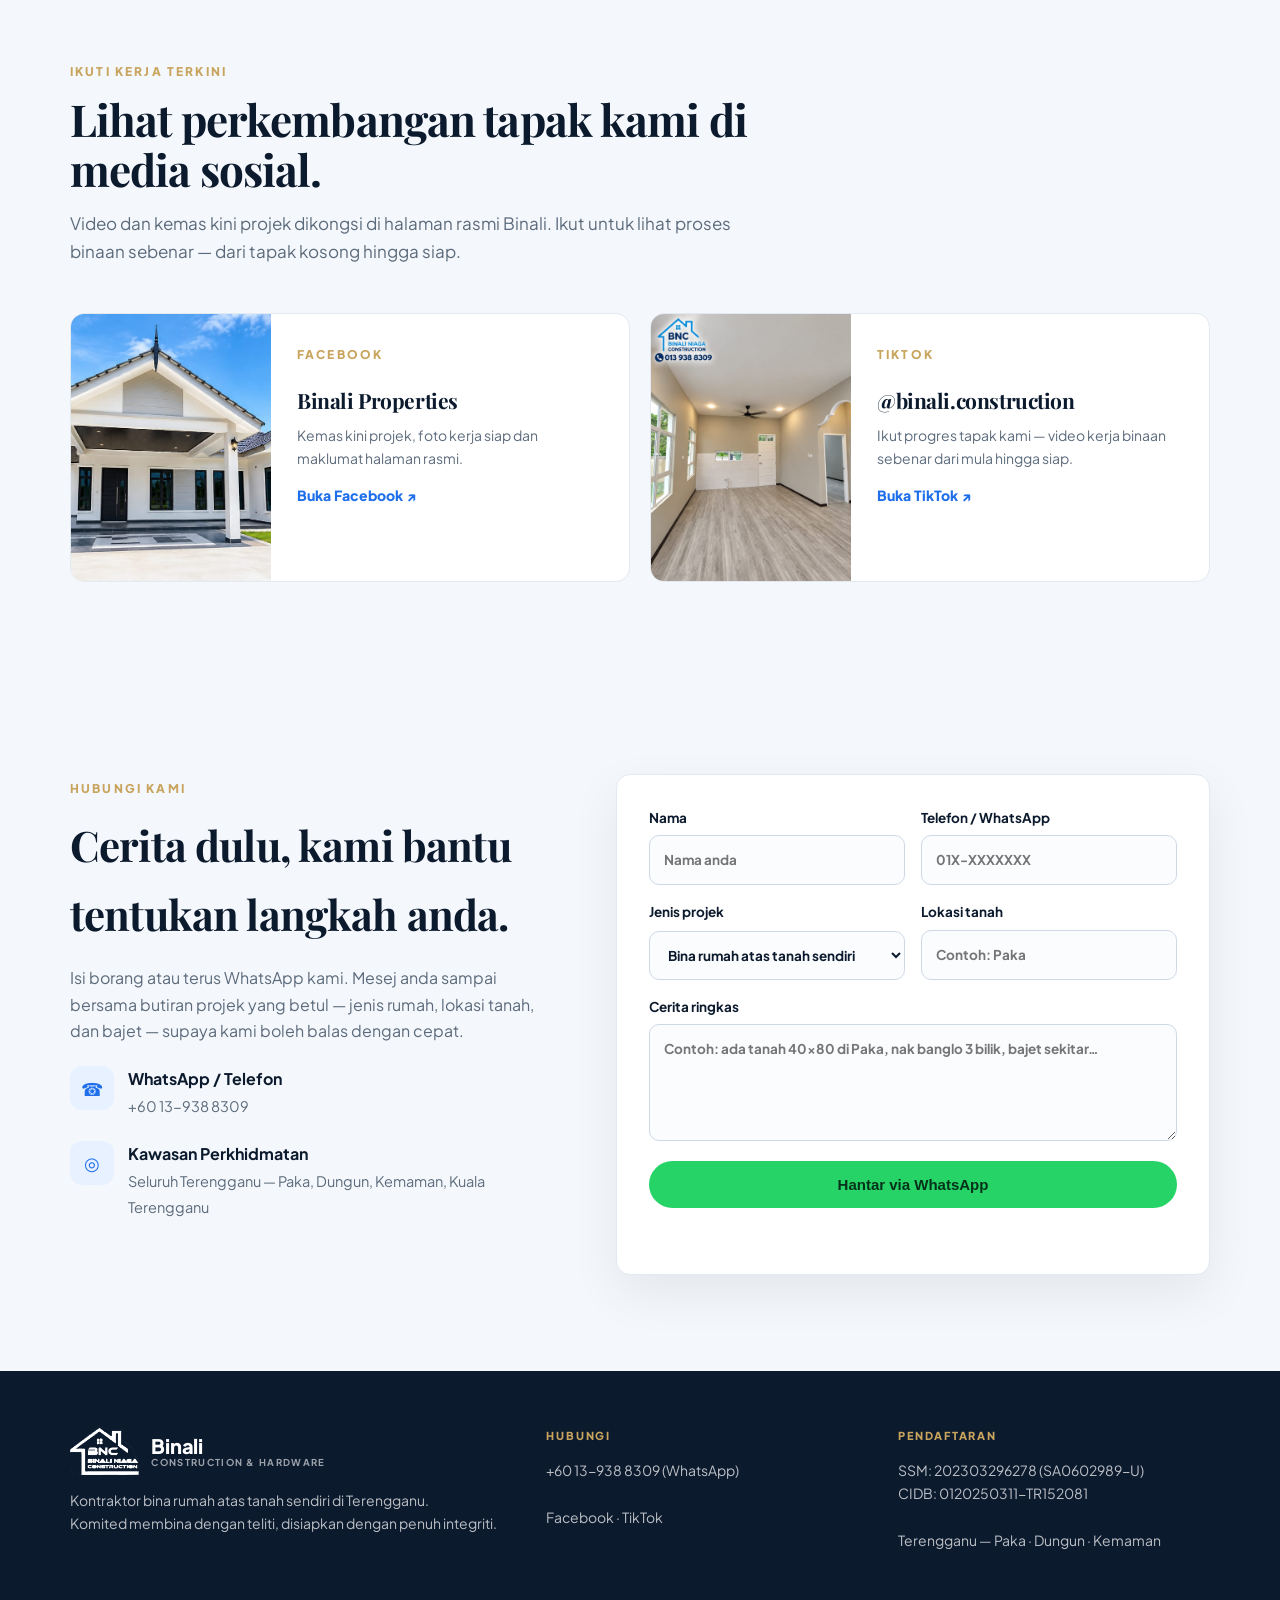
==== commit a884ea25: "tune: registration numbers in footer only — remove from why-card and contact row" ====
--- a/index.html
+++ b/index.html
@@ -514,7 +514,7 @@
       <div class="reason" data-reveal><div class="num">02</div><h3>Reka &amp; Bina</h3><p>Konsep R&amp;B — rumah direka ikut citarasa dan bajet anda, bukan template. Anda lihat pelan 2D dan 3D sebelum kerja bina bermula.</p></div>
       <div class="reason" data-reveal><div class="num">03</div><h3>Sifar Terbengkalai</h3><p>25+ unit banglo dan semi-D siap tanpa sebarang rekod projek terbengkalai. Komited disiapkan dengan penuh integriti.</p></div>
       <div class="reason" data-reveal><div class="num">04</div><h3>Dari A ke Z</h3><p>Pelan, kelulusan PBT, pembiayaan, bina, sehingga serah kunci — semua diurus satu pasukan. Anda tidak perlu cari kontraktor berbeza untuk setiap peringkat.</p></div>
-      <div class="reason" data-reveal><div class="num">05</div><h3>Berdaftar SSM &amp; CIDB</h3><p>Binali berdaftar dengan SSM (202303296278) dan CIDB (0120250311-TR152081). Pekerjaan anda dilindungi oleh kontraktor yang sah.</p></div>
+      <div class="reason" data-reveal><div class="num">05</div><h3>Berdaftar SSM &amp; CIDB</h3><p>Binali berdaftar dengan SSM dan CIDB — kontraktor sah yang mematuhi peraturan. Nombor pendaftaran tertera di bahagian footer.</p></div>
       <div class="reason" data-reveal><div class="num">06</div><h3>Spesifikasi Penuh</h3><p>Pakej termasuk ketinggian lantai 12, mozek penuh, siling bertingkat, pendawaian tiga fasa, punca aircond, dan mozek dinding tandas — bukan asas kosong.</p></div>
     </div>
   </div>
@@ -592,7 +592,6 @@
       <p style="color:var(--muted)">Isi borang atau terus WhatsApp kami. Mesej anda sampai bersama butiran projek yang betul — jenis rumah, lokasi tanah, dan bajet — supaya kami boleh balas dengan cepat.</p>
       <div class="row"><div class="ico">☎</div><div><b>WhatsApp / Telefon</b><span><a href="https://wa.me/60139388309" target="_blank" rel="noopener">+60 13-938 8309</a></span></div></div>
       <div class="row"><div class="ico">◎</div><div><b>Kawasan Perkhidmatan</b><span>Seluruh Terengganu — Paka, Dungun, Kemaman, Kuala Terengganu</span></div></div>
-      <div class="row"><div class="ico">▣</div><div><b>Pendaftaran</b><span>SSM 202303296278 (SA0602989-U)<br>CIDB 0120250311-TR152081</span></div></div>
     </div>
     <form class="form" id="form">
       <div class="fields">
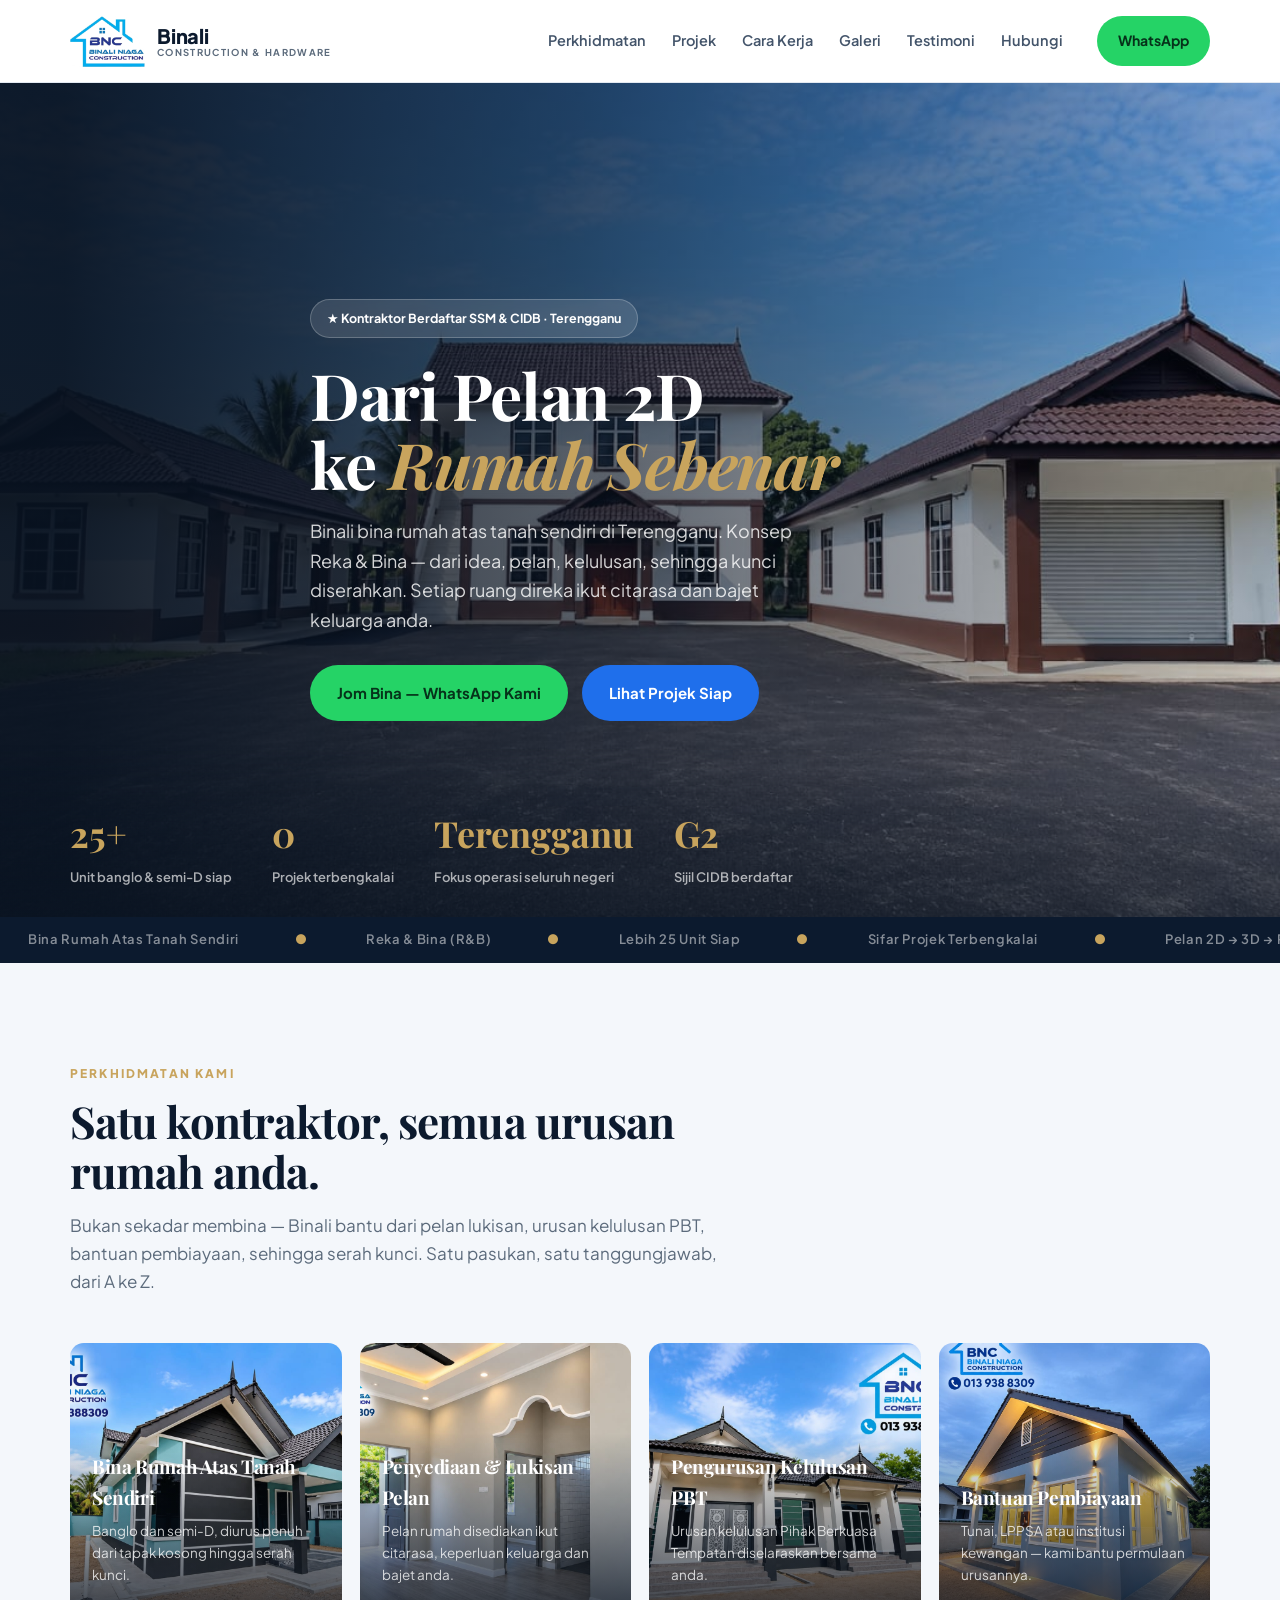
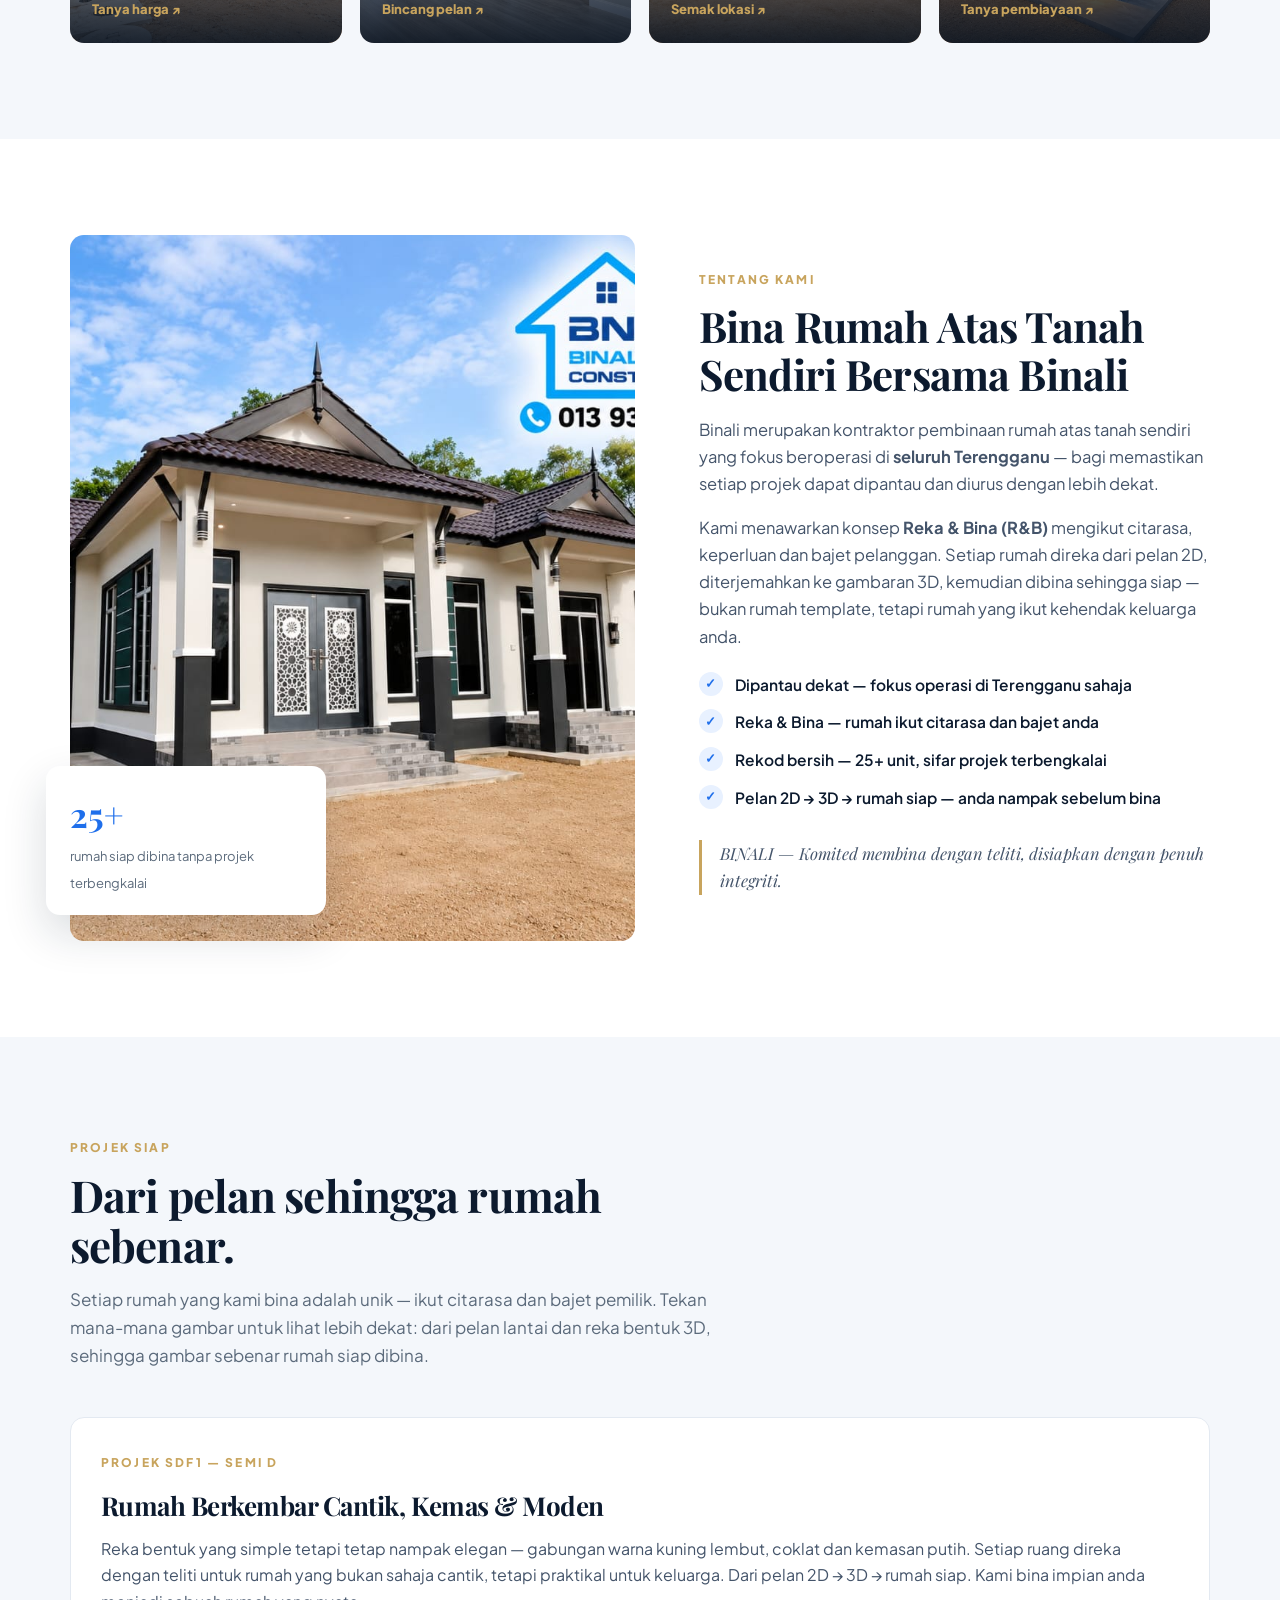
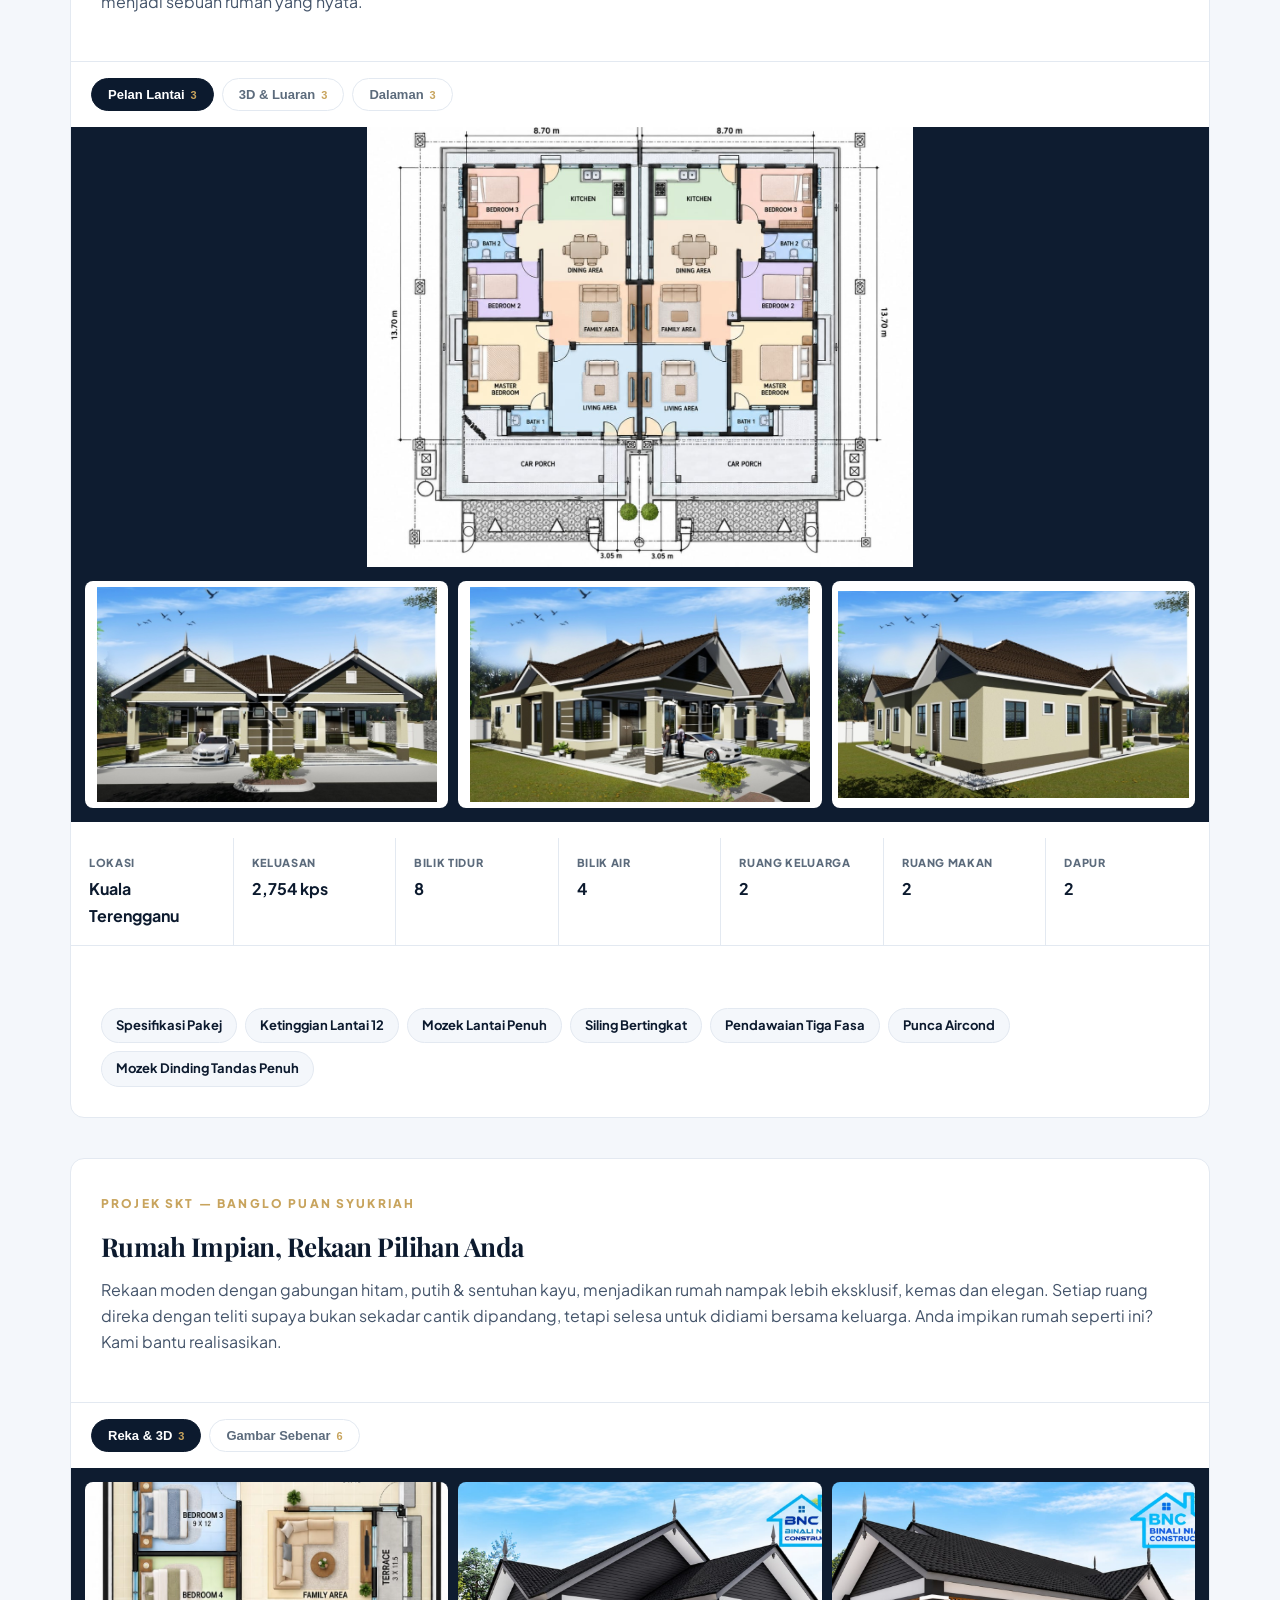
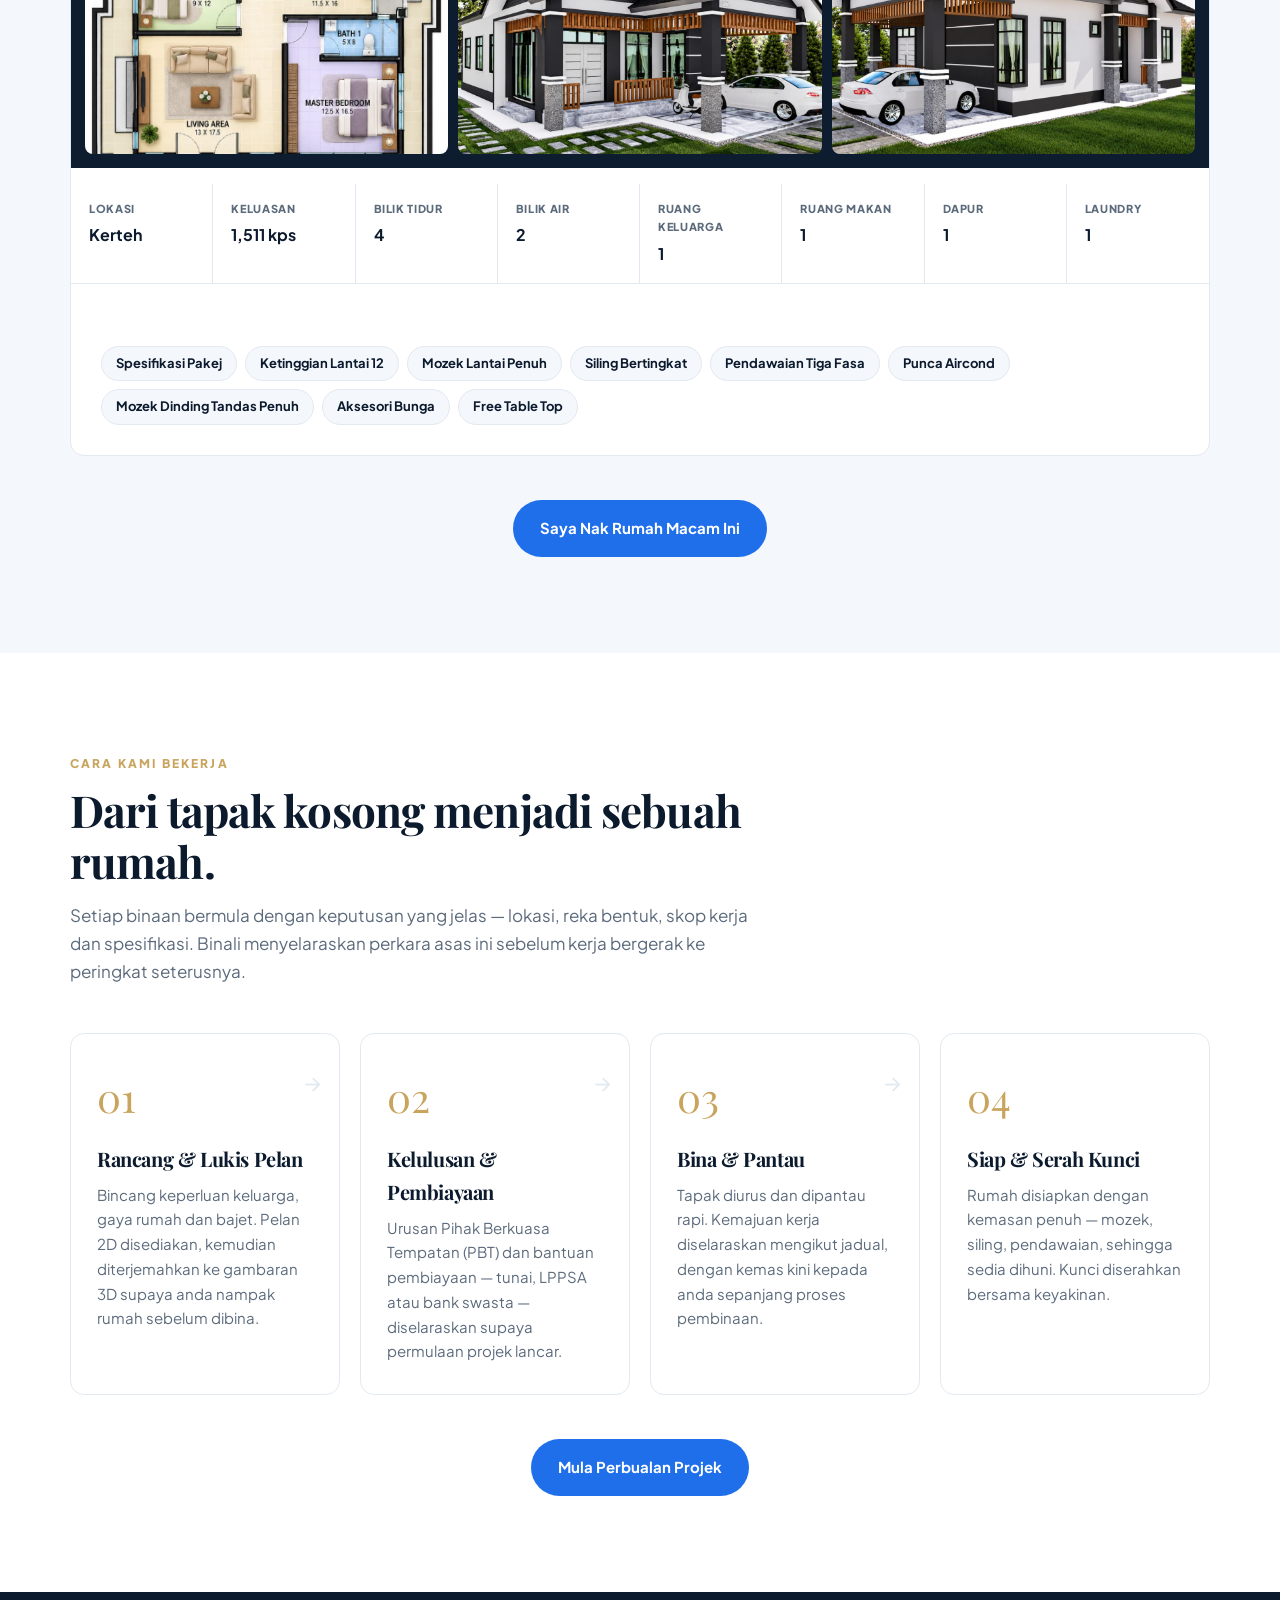
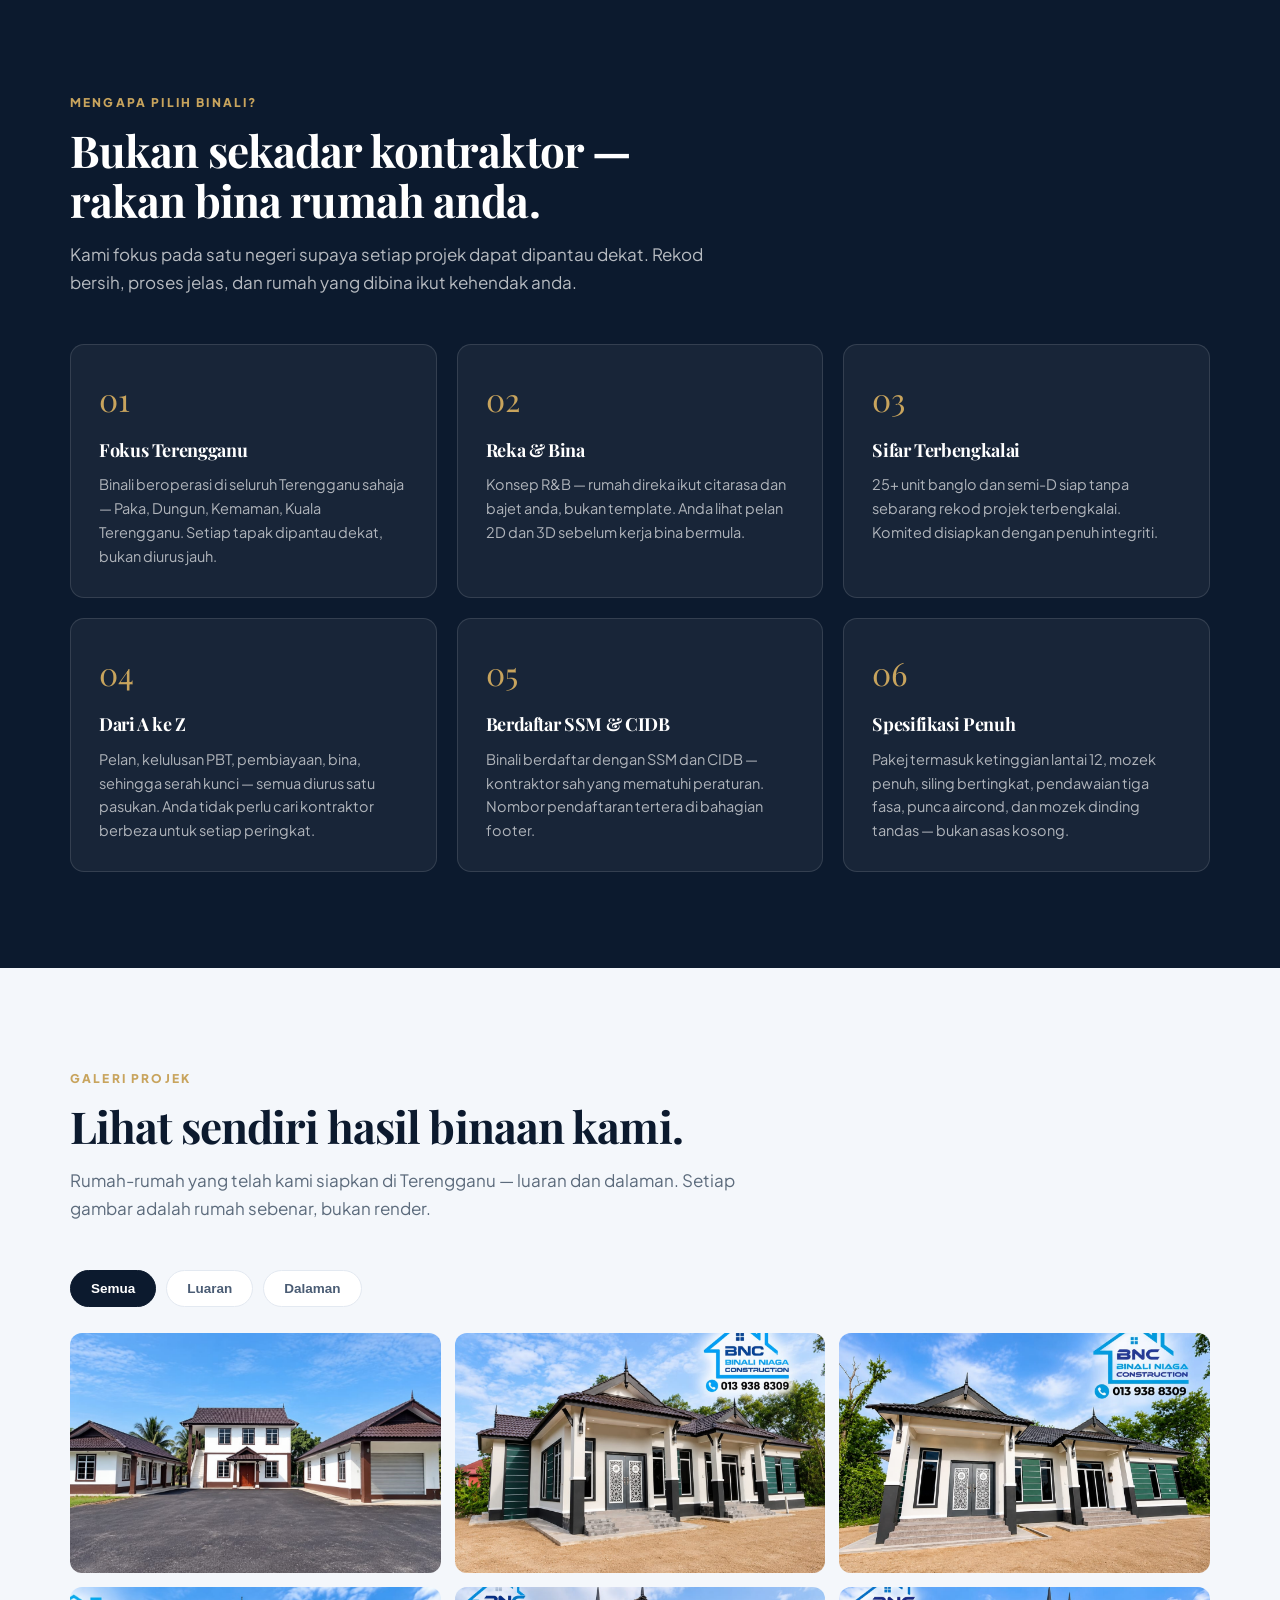
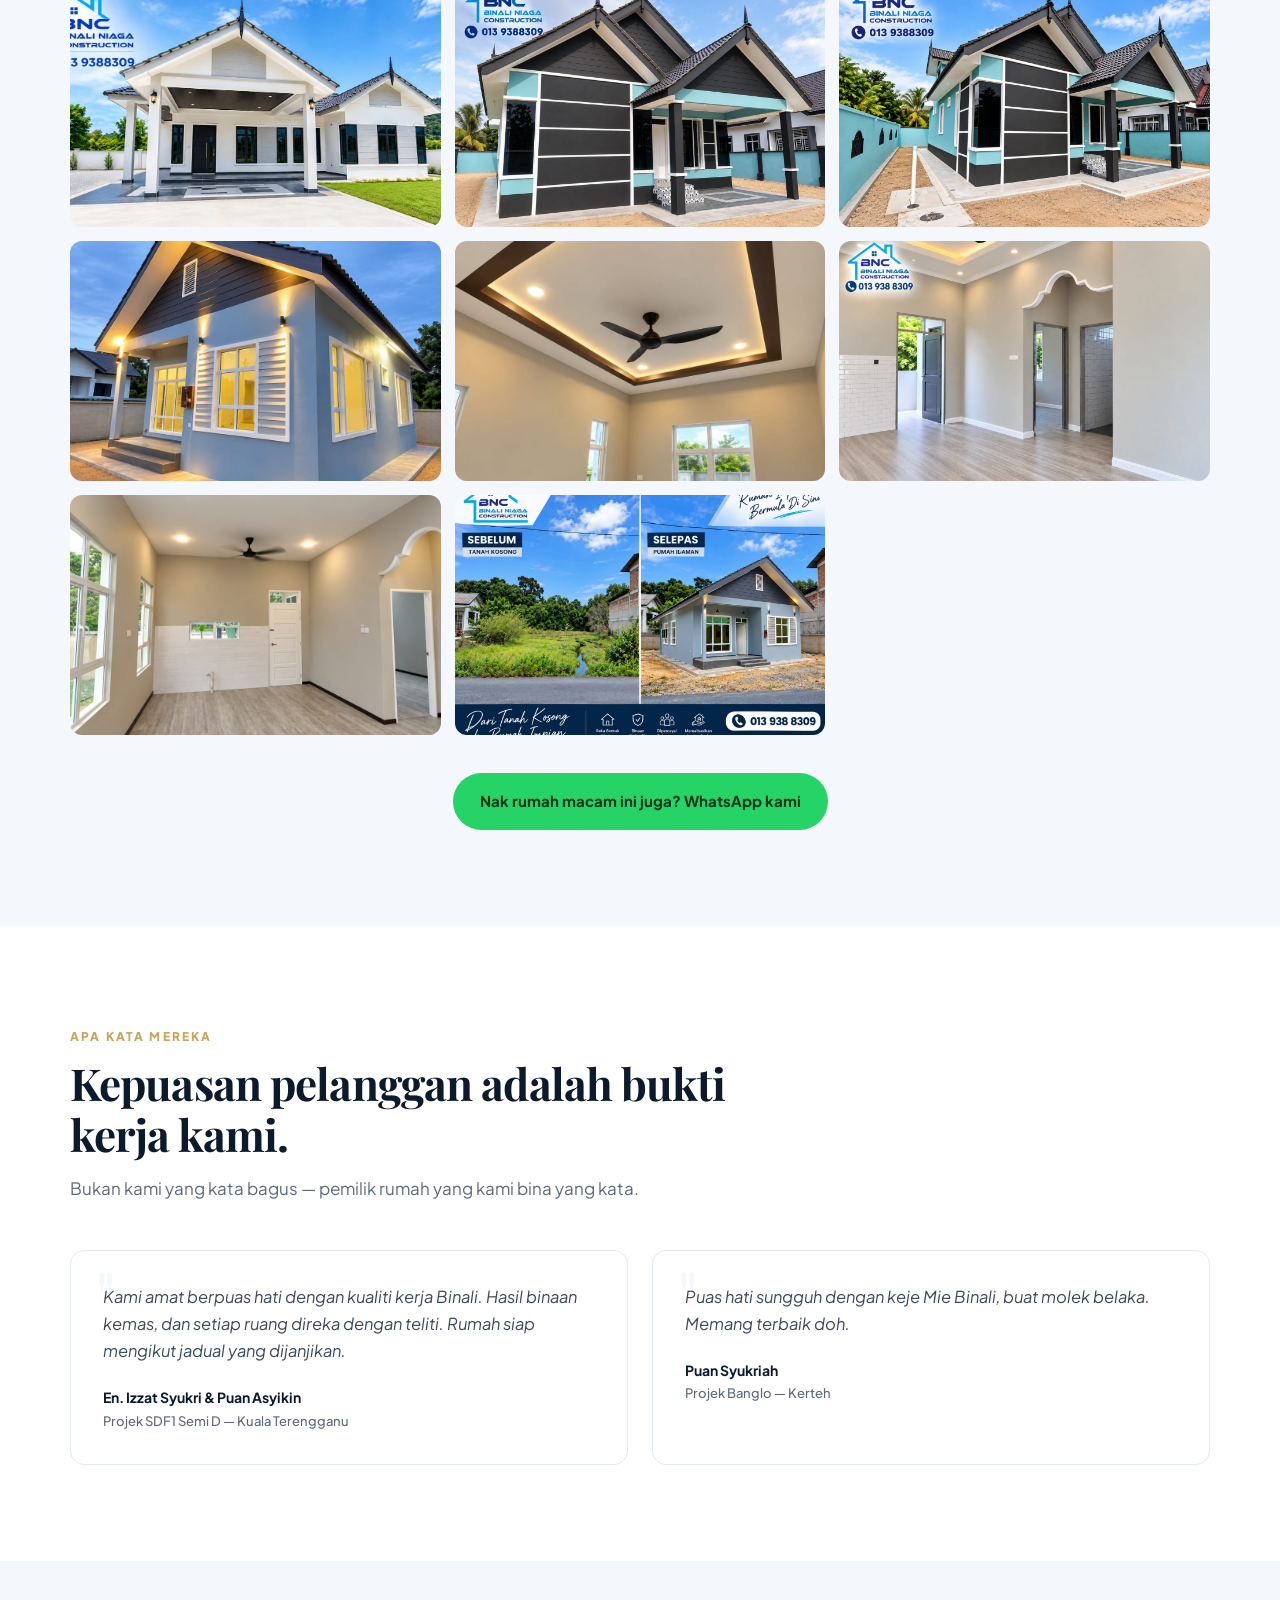
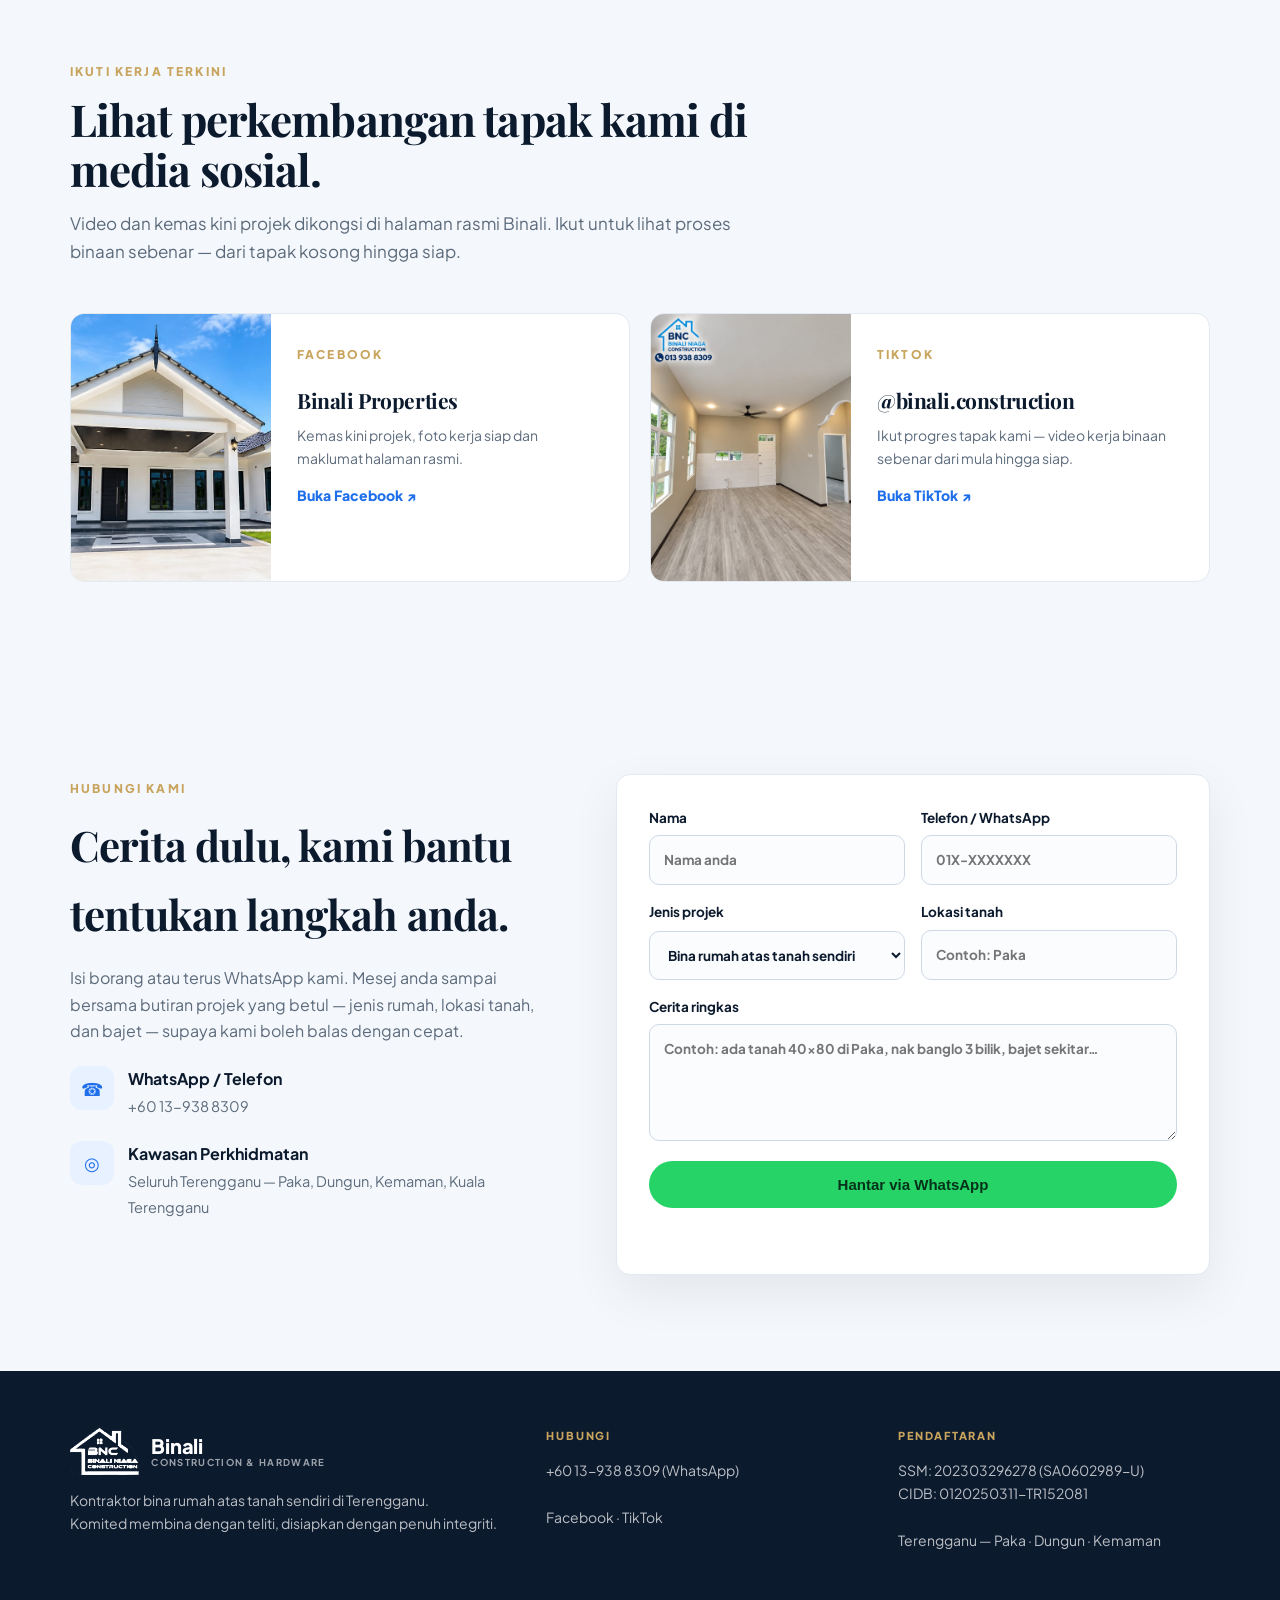
==== commit 56b4cb51: "fix: spelling corrections across all versions (Laundry, Tekan, garaj/anjung captions, MOZEK, En., RE" ====
--- a/index.html
+++ b/index.html
@@ -462,7 +462,7 @@
         <div class="project-spec"><dt>Ruang Keluarga</dt><dd>1</dd></div>
         <div class="project-spec"><dt>Ruang Makan</dt><dd>1</dd></div>
         <div class="project-spec"><dt>Dapur</dt><dd>1</dd></div>
-        <div class="project-spec"><dt>Laundari</dt><dd>1</dd></div>
+        <div class="project-spec"><dt>Laundry</dt><dd>1</dd></div>
       </dl>
       <div class="project-info">
         <div class="project-specs-list">
@@ -559,7 +559,7 @@
     <div class="quotes">
       <div class="quote" data-reveal>
         <p>Kami amat berpuas hati dengan kualiti kerja Binali. Hasil binaan kemas, dan setiap ruang direka dengan teliti. Rumah siap mengikut jadual yang dijanjikan.</p>
-        <cite>En Izzat Syukri &amp; Puan Asyikin<span>Projek SDF1 Semi D — Kuala Terengganu</span></cite>
+        <cite>En. Izzat Syukri &amp; Puan Asyikin<span>Projek SDF1 Semi D — Kuala Terengganu</span></cite>
       </div>
       <div class="quote" data-reveal>
         <p>Puas hati sungguh dengan keje Mie Binali, buat molek belaka. Memang terbaik doh.</p>
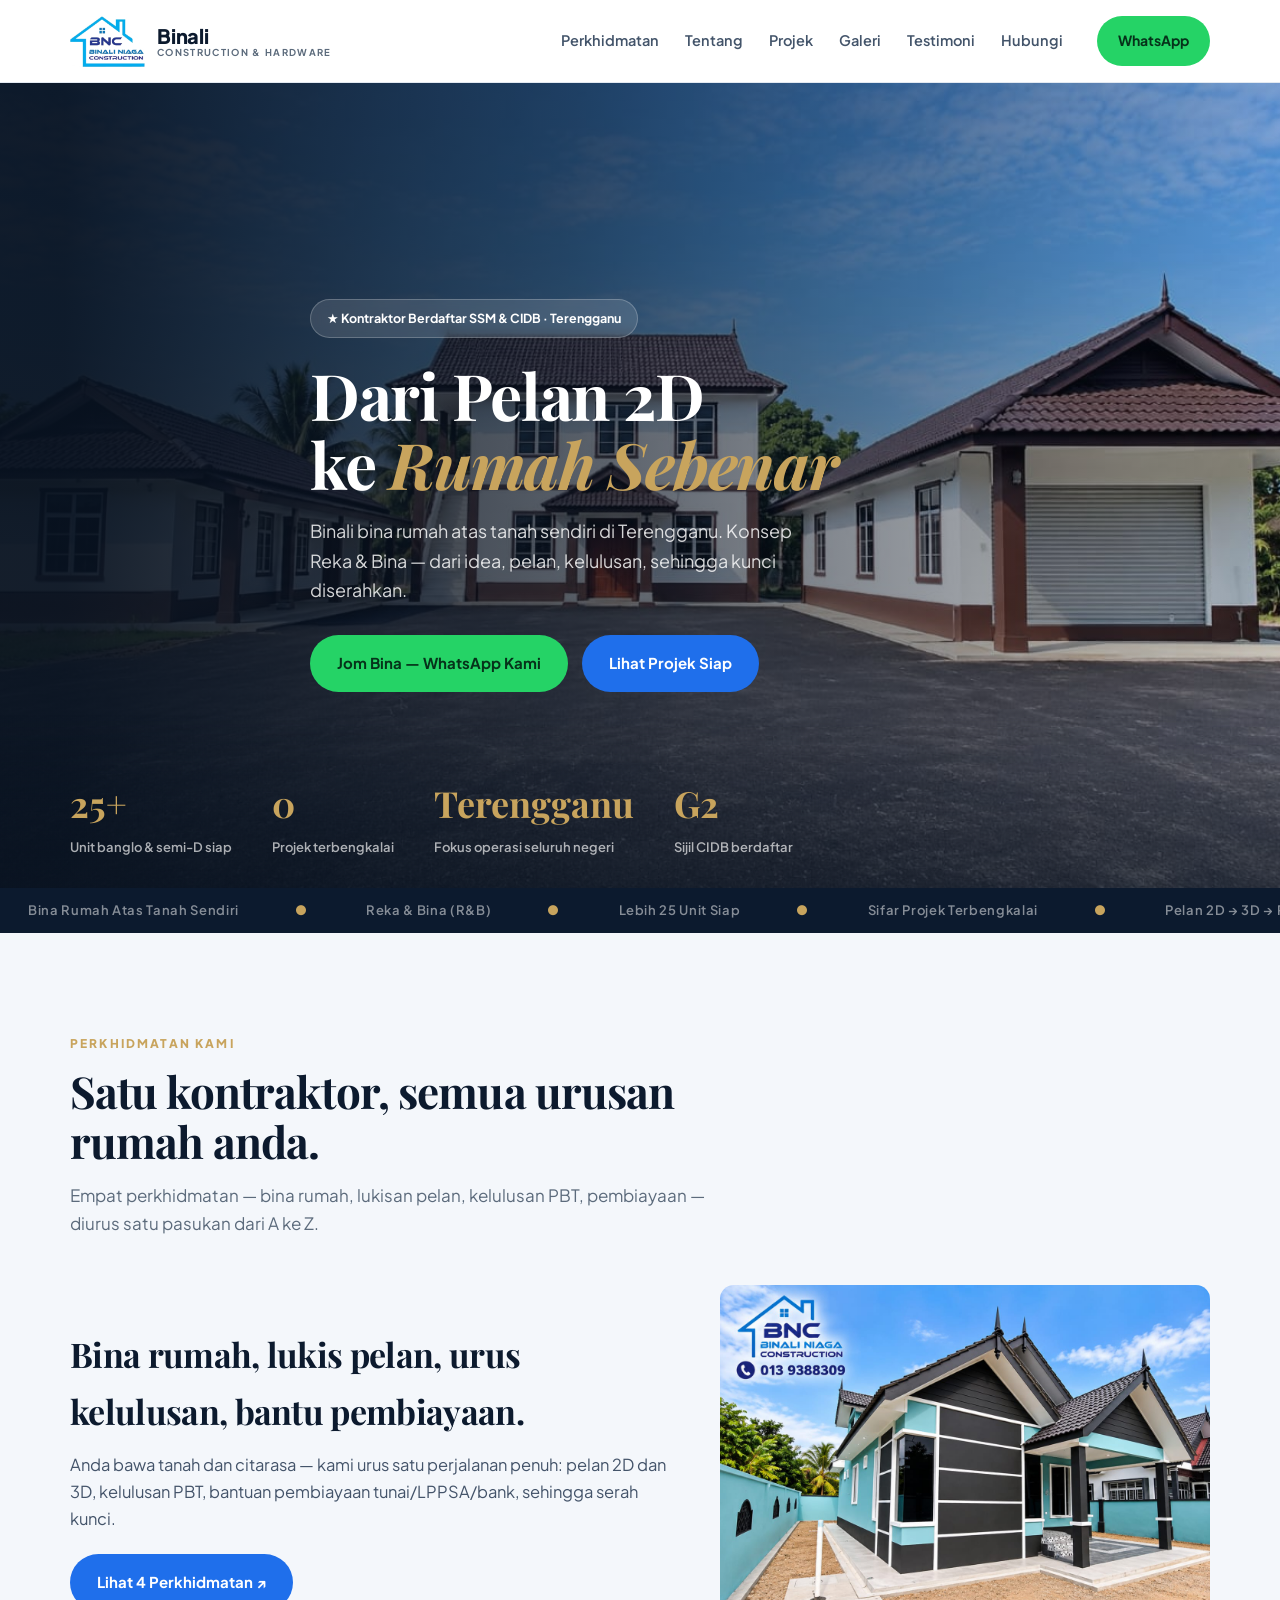
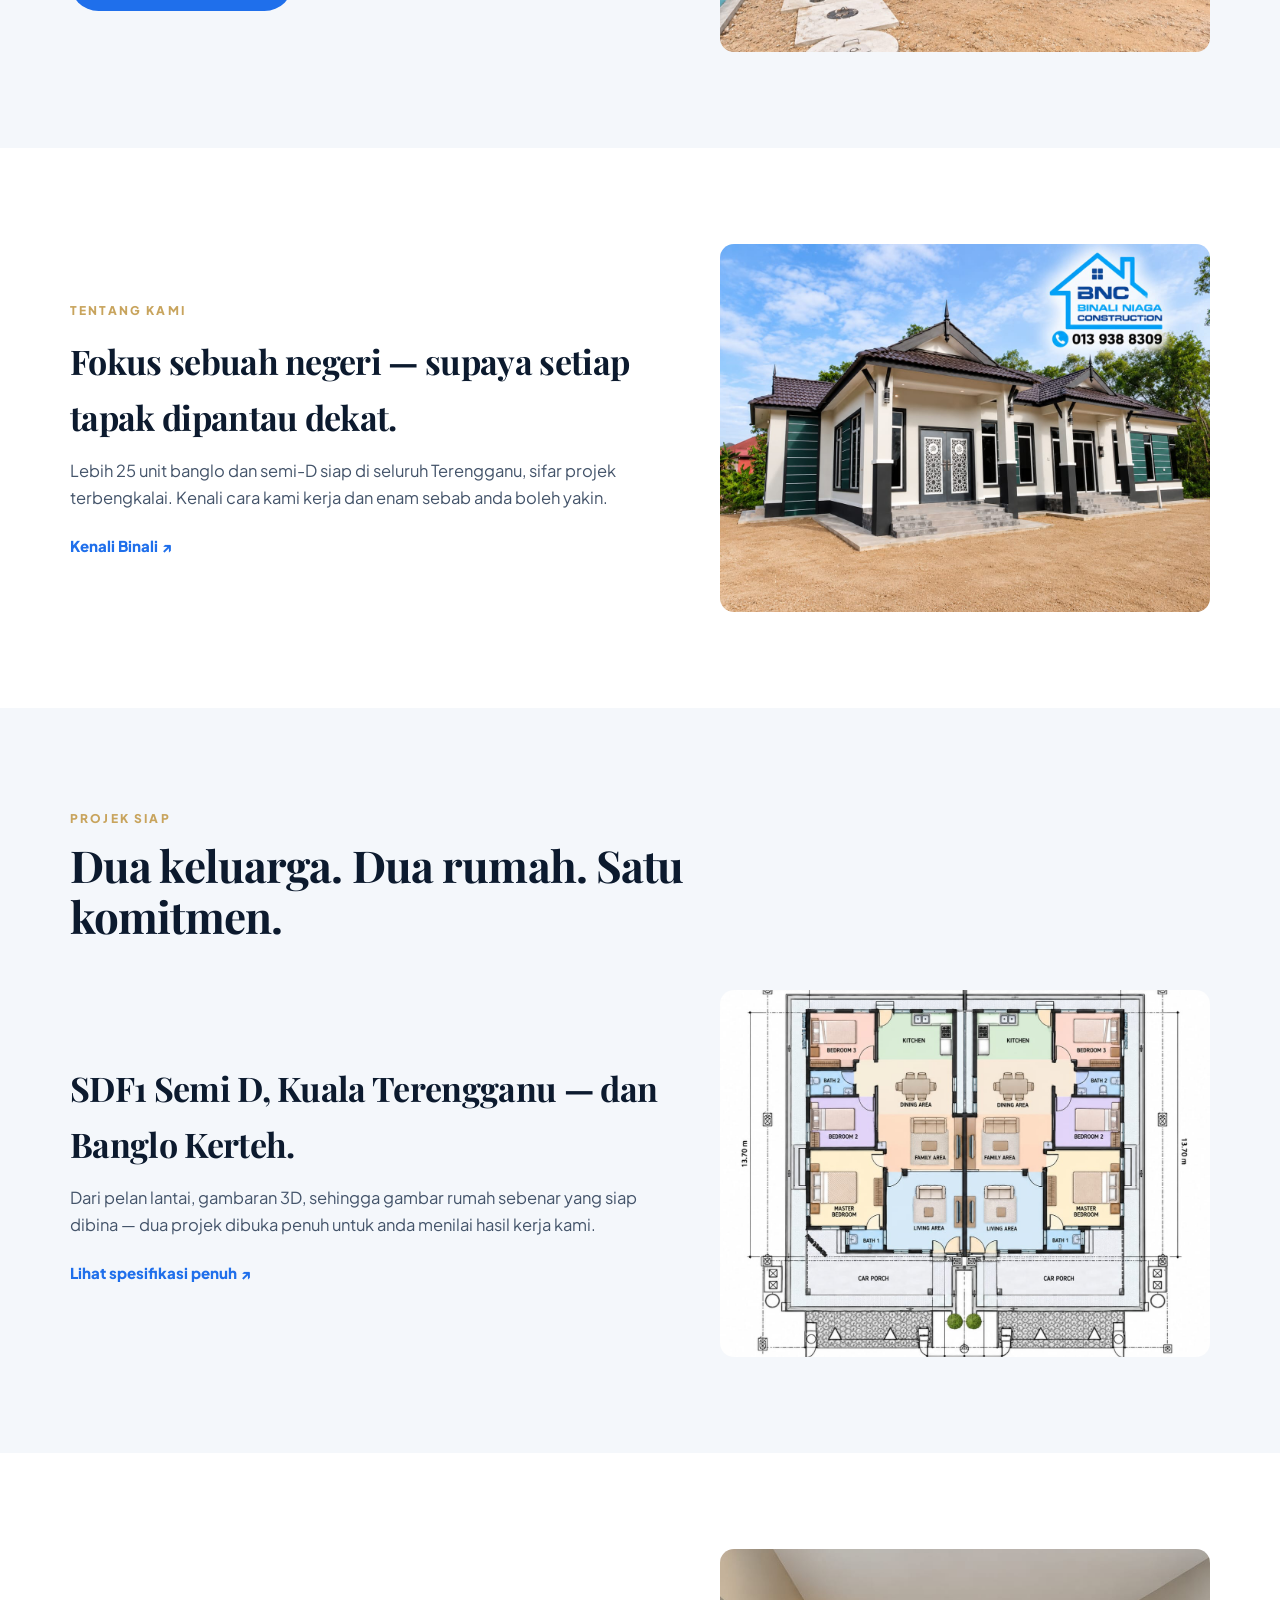
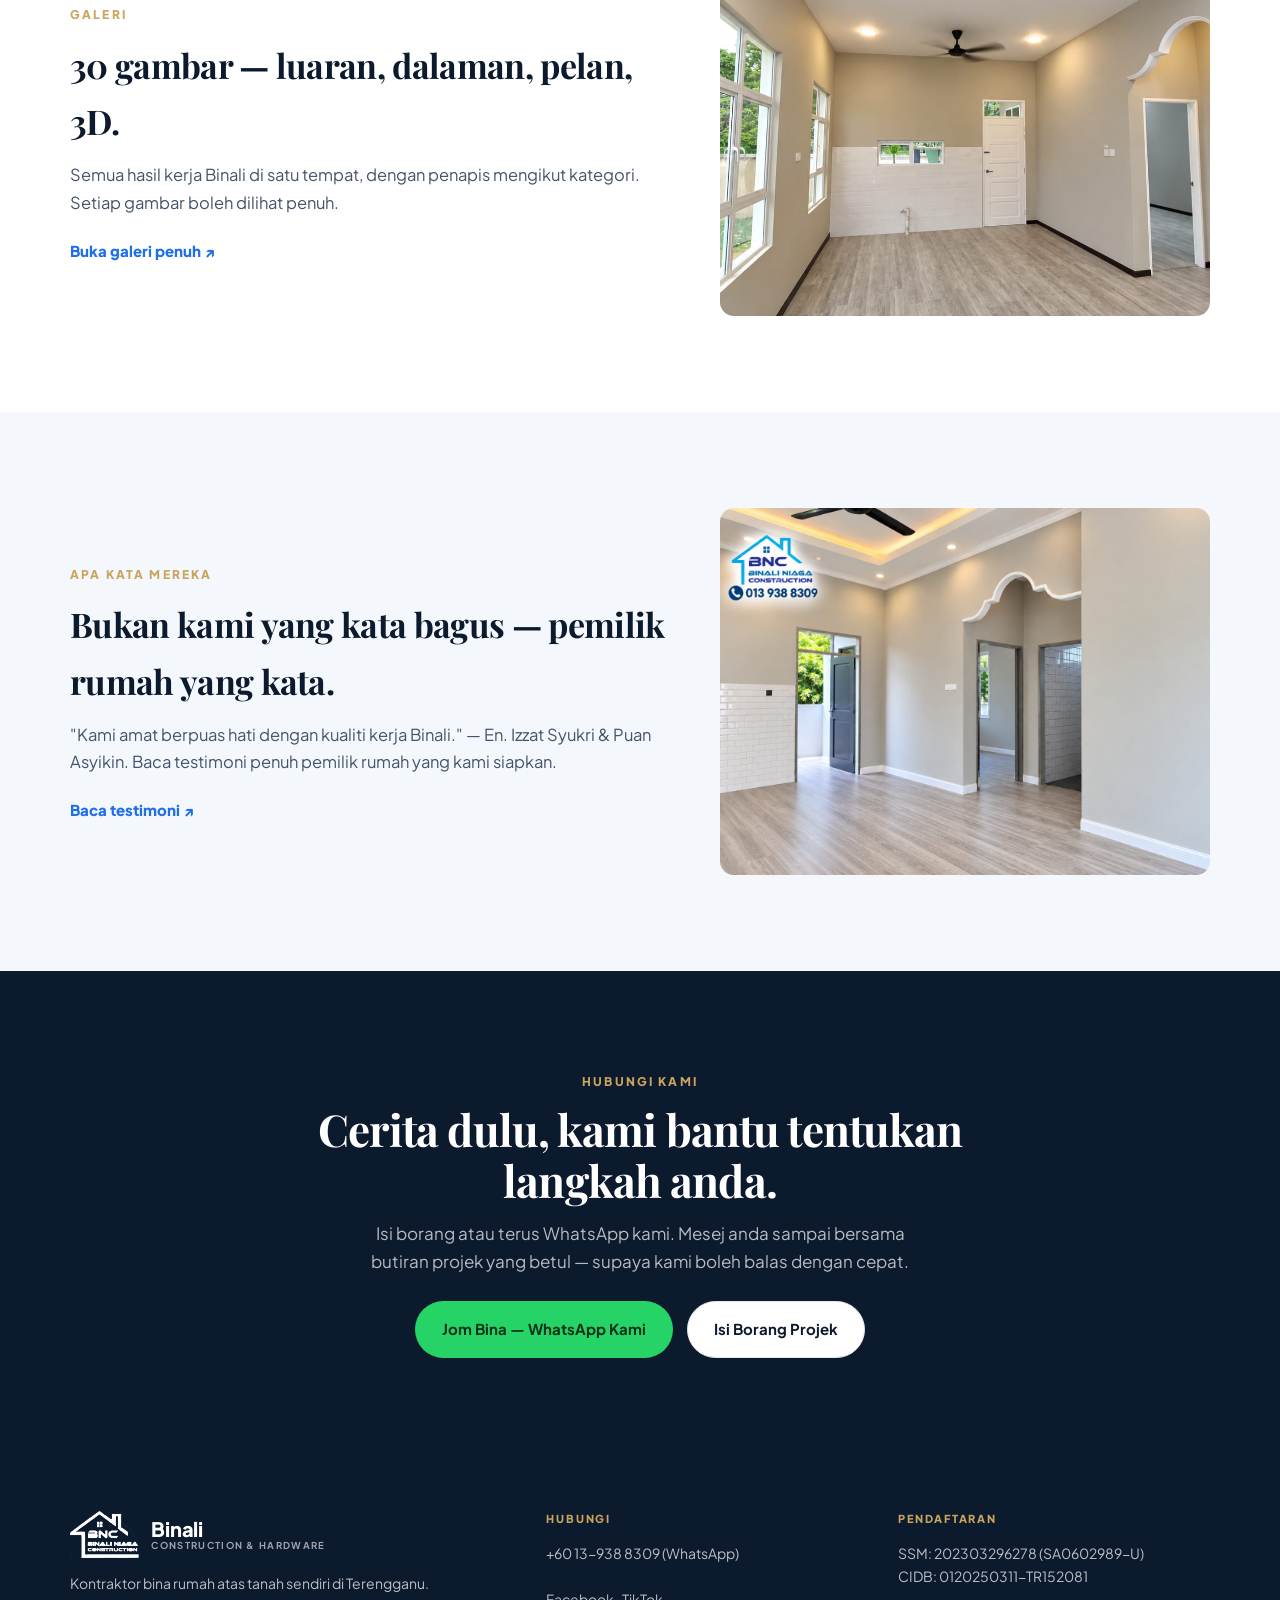
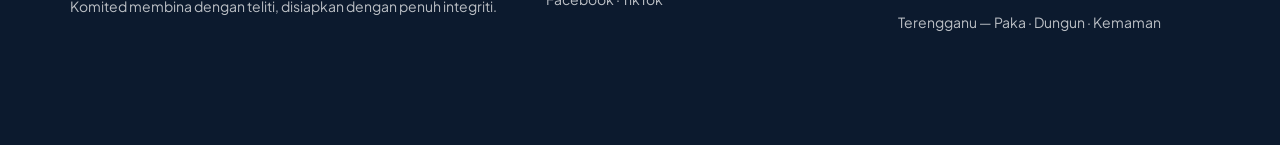
==== commit 05577e8d: "feat: split V1 into 6 dedicated pages + hub landing — menu now navigates to dedicated pages; shared " ====
--- a/index.html
+++ b/index.html
@@ -16,266 +16,72 @@
 <link rel="apple-touch-icon" href="assets/Binali-logo.png">
 <link rel="preconnect" href="https://fonts.googleapis.com"><link rel="preconnect" href="https://fonts.gstatic.com" crossorigin>
 <link href="https://fonts.googleapis.com/css2?family=Plus+Jakarta+Sans:wght@400;500;600;700;800&family=Playfair+Display:wght@500;600;700&display=swap" rel="stylesheet">
+<link rel="stylesheet" href="assets/style.css">
 <script type="application/ld+json">
 {"@context":"https://schema.org","@type":"LocalBusiness","name":"Binali Construction & Hardware","url":"https://fahru76.github.io/Binali/","image":"https://fahru76.github.io/Binali/assets/Binali-logo.png","telephone":"+60139388309","priceRange":"RM","areaServed":{"@type":"State","name":"Terengganu, Malaysia"},"description":"Kontraktor bina rumah atas tanah sendiri di Terengganu. Lebih 25 unit banglo dan semi-D siap tanpa projek terbengkalai.","identifier":[{"@type":"PropertyValue","propertyID":"SSM","value":"202303296278 (SA0602989-U)"},{"@type":"PropertyValue","propertyID":"CIDB","value":"0120250311-TR152081"}]}
 </script>
 <style>
-:root{
-  --navy:#0c1a2e; --ink:#1a2b3c; --blue:#1f6feb; --blue-dk:#1a5ed6;
-  --gold:#c8a45d; --bg:#ffffff; --soft:#f4f7fb; --muted:#5c6b7c; --line:#e3e9f1;
-  --wa:#25d366; --wa-dk:#1eb857; --r:14px;
-}
-*{box-sizing:border-box}html{scroll-behavior:smooth}
-body{margin:0;background:var(--bg);color:var(--ink);font:16px/1.65 'Plus Jakarta Sans',Arial,sans-serif;overflow-x:hidden}
-a{text-decoration:none;color:inherit}img{display:block;max-width:100%}
-h1,h2,h3,h4{font-family:'Playfair Display',Georgia,serif;letter-spacing:-.02em;margin:0}
-.container{width:min(1140px,calc(100% - 40px));margin:auto}
-.eyebrow{display:inline-block;color:var(--gold);font-weight:800;font-size:12px;letter-spacing:.18em;text-transform:uppercase;margin-bottom:12px}
-.btn{display:inline-flex;align-items:center;justify-content:center;gap:8px;padding:15px 26px;border-radius:999px;font-weight:700;font-size:15px;border:1px solid transparent;cursor:pointer;transition:.2s}
-.wa{background:var(--wa);color:#06321a}.wa:hover{background:var(--wa-dk)}
-.blue{background:var(--blue);color:#fff}.blue:hover{background:var(--blue-dk)}
-.ghost{background:#fff;border-color:var(--line);color:var(--navy)}.ghost:hover{border-color:var(--blue);color:var(--blue)}
-
-/* ---------- header ---------- */
-header{position:sticky;top:0;z-index:60;background:#fff;border-bottom:1px solid var(--line);transition:box-shadow .2s}
-header.scrolled{box-shadow:0 4px 24px rgba(18,35,59,.08)}
-.nav{height:82px;display:flex;align-items:center;gap:34px}
-.logo{display:flex;align-items:center;gap:12px;font-weight:800;font-size:20px;color:var(--navy);letter-spacing:-.01em;min-width:0}
-.logo img{height:52px;width:auto}
-.logo .lt{display:block;line-height:1.15;white-space:nowrap}
-.logo small{display:block;font-size:9.5px;font-weight:700;letter-spacing:.14em;color:var(--muted);text-transform:uppercase}
-.navlinks{display:flex;gap:26px;margin-left:auto;font-size:14.5px;font-weight:600;color:#43546a}
-.navlinks a:hover{color:var(--blue)}
-.nav .btn{padding:12px 20px;font-size:14px}
-
-/* ---------- hero ---------- */
-.hero{position:relative;background:var(--navy);color:#fff;overflow:hidden;min-height:92vh;display:flex;align-items:center}
-.hero-media{position:absolute;inset:0}
-.hero-media img{width:100%;height:100%;object-fit:cover;animation:kenburns 12s ease-in-out infinite alternate}
+/* ===== hub (landing) specific ===== */
+.hub-hero{position:relative;background:var(--navy);color:#fff;overflow:hidden;min-height:88vh;display:flex;align-items:center}
+.hub-hero .hero-media{position:absolute;inset:0}
+.hub-hero .hero-media img{width:100%;height:100%;object-fit:cover;animation:kenburns 12s ease-in-out infinite alternate}
 @keyframes kenburns{0%{transform:scale(1) translate(0,0)}100%{transform:scale(1.1) translate(-2%,-1.5%)}}
-.hero-media:after{content:'';position:absolute;inset:0;background:linear-gradient(90deg,rgba(8,18,32,.95) 5%,rgba(8,18,32,.68) 45%,rgba(8,18,32,.18) 100%)}
-.hero-in{position:relative;z-index:2;padding:120px 0 100px;max-width:660px;width:100%}
-.hero h1{font-size:clamp(40px,5.6vw,64px);line-height:1.08;color:#fff;opacity:0;transform:translateY(28px);animation:fadeUp .85s cubic-bezier(.22,1,.36,1) .25s forwards}
-.hero h1 em{font-style:italic;color:var(--gold)}
-.hero .sub{font-size:18px;opacity:0;transform:translateY(22px);animation:fadeUp .85s cubic-bezier(.22,1,.36,1) .45s forwards;color:rgba(255,255,255,.82);max-width:520px;margin:18px 0 30px}
-.hero .cta{display:flex;gap:14px;flex-wrap:wrap;opacity:0;transform:translateY(18px);animation:fadeUp .85s cubic-bezier(.22,1,.36,1) .62s forwards}
-.hero-badge{opacity:0;transform:translateY(12px);animation:fadeUp .75s ease-out .05s forwards;display:inline-flex;align-items:center;gap:8px;background:rgba(255,255,255,.12);border:1px solid rgba(255,255,255,.22);backdrop-filter:blur(6px);border-radius:999px;padding:8px 16px;font-size:12.5px;font-weight:700;color:#fff;margin-bottom:22px}
+.hub-hero .hero-media:after{content:'';position:absolute;inset:0;background:linear-gradient(90deg,rgba(8,18,32,.95) 5%,rgba(8,18,32,.68) 45%,rgba(8,18,32,.18) 100%)}
+.hub-hero .hero-in{position:relative;z-index:2;padding:120px 0 100px;max-width:660px;width:100%}
+.hub-hero h1{font-size:clamp(40px,5.6vw,64px);line-height:1.08;color:#fff;opacity:0;transform:translateY(28px);animation:fadeUp .85s cubic-bezier(.22,1,.36,1) .25s forwards}
+.hub-hero h1 em{font-style:italic;color:var(--gold)}
+.hub-hero .sub{font-size:18px;opacity:0;transform:translateY(22px);animation:fadeUp .85s cubic-bezier(.22,1,.36,1) .45s forwards;color:rgba(255,255,255,.82);max-width:520px;margin:18px 0 30px}
+.hub-hero .cta{display:flex;gap:14px;flex-wrap:wrap;opacity:0;transform:translateY(18px);animation:fadeUp .85s cubic-bezier(.22,1,.36,1) .62s forwards}
+.hub-hero .hero-badge{opacity:0;transform:translateY(12px);animation:fadeUp .75s ease-out .05s forwards;display:inline-flex;align-items:center;gap:8px;background:rgba(255,255,255,.12);border:1px solid rgba(255,255,255,.22);backdrop-filter:blur(6px);border-radius:999px;padding:8px 16px;font-size:12.5px;font-weight:700;color:#fff;margin-bottom:22px}
 @keyframes fadeUp{to{opacity:1;transform:translateY(0)}}
-.hero-stats{position:absolute;bottom:0;left:0;right:0;z-index:3;background:linear-gradient(transparent,rgba(8,18,32,.6));padding:60px 0 28px}
-.hero-stats-in{display:flex;gap:40px;flex-wrap:wrap}
-.hero-stat{color:#fff}
-.hero-stat strong{display:block;font-family:'Playfair Display',serif;font-size:36px;color:var(--gold)}
-.hero-stat span{font-size:13px;color:rgba(255,255,255,.66);font-weight:600}
-
-/* ---------- marquee ---------- */
+.hub-stats{position:absolute;bottom:0;left:0;right:0;z-index:3;background:linear-gradient(transparent,rgba(8,18,32,.6));padding:60px 0 28px}
+.hub-stats-in{display:flex;gap:40px;flex-wrap:wrap}
+.hub-stat{color:#fff}
+.hub-stat strong{display:block;font-family:'Playfair Display',serif;font-size:36px;color:var(--gold)}
+.hub-stat span{font-size:13px;color:rgba(255,255,255,.66);font-weight:600}
 .marquee{background:var(--navy);color:rgba(255,255,255,.5);padding:12px 0;overflow:hidden;white-space:nowrap;font-size:13px;font-weight:600;letter-spacing:.05em}
-.marquee-track{display:inline-block;animation:scroll 28s linear infinite}
-@keyframes scroll{0%{transform:translateX(0)}100%{transform:translateX(-50%)}}
+.marquee-track{display:inline-block;animation:mscroll 28s linear infinite}
+@keyframes mscroll{0%{transform:translateX(0)}100%{transform:translateX(-50%)}}
 .marquee span{margin:0 28px}.marquee .dot{color:var(--gold)}
-
-/* ---------- generic section ---------- */
-section{padding:96px 0}
+section{padding:96px 0;position:relative}
 section.soft{background:var(--soft)}
 section.dark{background:var(--navy);color:#fff}
-.head{max-width:680px;margin-bottom:48px}
-.head h2{font-size:clamp(28px,3.6vw,44px);line-height:1.15;color:var(--navy)}
-section.dark .head h2{color:#fff}
-.head p{color:var(--muted);font-size:17px;margin:14px 0 0}
-section.dark .head p{color:rgba(255,255,255,.7)}
-
-/* ---------- services ---------- */
-.tiles{display:grid;grid-template-columns:repeat(4,1fr);gap:18px}
-.tile{position:relative;border-radius:var(--r);overflow:hidden;min-height:300px;color:#fff;display:flex}
-.tile img{position:absolute;inset:0;width:100%;height:100%;object-fit:cover;transition:.5s}
-.tile:after{content:'';position:absolute;inset:0;background:linear-gradient(transparent 30%,rgba(9,19,32,.92))}
-.tile:hover img{transform:scale(1.06)}
-.tile-b{position:relative;z-index:2;margin-top:auto;padding:22px}
-.tile-b h3{font-size:19px;color:#fff;margin-bottom:6px}
-.tile-b p{margin:0;font-size:13.5px;color:rgba(255,255,255,.78)}
-.tile-b span{display:inline-block;margin-top:12px;font-size:13px;font-weight:800;color:var(--gold)}
-
-/* ---------- about ---------- */
-.about{display:grid;grid-template-columns:1.05fr .95fr;gap:64px;align-items:center}
-.about-img{position:relative}
-.about-img img{border-radius:var(--r);aspect-ratio:4/5;object-fit:cover;width:100%}
-.about-img .float{position:absolute;left:-24px;bottom:26px;background:#fff;border-radius:var(--r);box-shadow:0 18px 44px rgba(18,35,59,.16);padding:20px 24px;max-width:280px}
-.about-img .float strong{display:block;font-family:'Playfair Display',serif;font-size:34px;color:var(--blue)}
-.about-img .float span{font-size:13px;color:var(--muted)}
-.about h2{font-size:clamp(28px,3.4vw,42px);color:var(--navy);line-height:1.16}
-.about p{color:#44546a;font-size:16.5px}
-.about ul{list-style:none;padding:0;margin:22px 0 30px;display:grid;gap:12px}
-.about li{display:flex;gap:12px;align-items:flex-start;font-weight:600;font-size:15.5px;color:var(--navy)}
-.about li:before{content:'✓';flex:none;display:grid;place-items:center;width:24px;height:24px;border-radius:50%;background:#e8f1ff;color:var(--blue);font-size:13px;font-weight:800}
-.tagline{border-left:3px solid var(--gold);padding-left:18px;font-family:'Playfair Display',serif;font-size:19px;color:var(--navy);font-style:italic}
-
-/* ---------- process ---------- */
-.steps{display:grid;grid-template-columns:repeat(4,1fr);gap:20px;counter-reset:s}
-.step{background:#fff;border:1px solid var(--line);border-radius:var(--r);padding:30px 26px;position:relative}
-.step:before{counter-increment:s;content:'0' counter(s);font-family:'Playfair Display',serif;font-size:40px;color:var(--gold);display:block;margin-bottom:12px}
-.step h3{font-size:20px;color:var(--navy);margin-bottom:8px}
-.step p{margin:0;color:var(--muted);font-size:15px}
-.step .arrow{position:absolute;right:18px;top:28px;color:var(--line);font-size:24px}
-
-/* ---------- project showcase ---------- */
-.project-card{background:#fff;border:1px solid var(--line);border-radius:var(--r);overflow:hidden;margin-bottom:40px}
-.project-tabs{display:flex;gap:0;border-bottom:1px solid var(--line);overflow-x:auto}
-.project-tab{padding:14px 22px;font-size:14px;font-weight:700;color:var(--muted);border:0;background:none;cursor:pointer;border-bottom:3px solid transparent;white-space:nowrap}
-.project-tab.active{color:var(--navy);border-bottom-color:var(--blue)}
-.project-body{display:none;padding:0}
-.project-body.active{display:block}
-.project-cover{display:block;background:#0e1c30}
-.project-cover img{width:100%;height:auto;max-height:440px;object-fit:contain;margin:0 auto}
-.project-stage{background:#0e1c30;padding:14px}
-.stage-grid{display:grid;grid-template-columns:repeat(3,1fr);gap:10px}
-.stage-grid button{border:0;padding:0;overflow:hidden;background:none;cursor:pointer;aspect-ratio:4/3;border-radius:8px}
-.stage-grid button img{width:100%;height:100%;object-fit:cover;transition:.35s}
-.stage-grid button:hover img{transform:scale(1.05)}
-.stage-grid.floor button{aspect-ratio:16/10;background:#fff}
-.stage-grid.floor button img{object-fit:contain;padding:6px}
-.stage-count{font-size:11px;font-weight:700;color:var(--gold);margin-left:6px}
-@media(max-width:600px){.stage-grid{grid-template-columns:1fr 1fr;gap:8px}.stage-grid.floor button{aspect-ratio:4/3}}
-
-.project-specs{display:grid;grid-template-columns:repeat(auto-fit,minmax(110px,1fr));gap:0;padding:0}
-.project-spec{padding:16px 18px;border-right:1px solid var(--line);border-bottom:1px solid var(--line)}
-.project-spec:last-child{border-right:0}
-.project-spec dt{font-size:11px;font-weight:800;color:var(--muted);text-transform:uppercase;letter-spacing:.06em}
-.project-spec dd{margin:4px 0 0;font-size:16px;font-weight:700;color:var(--navy)}
-.project-info{padding:30px}
-.project-info h3{font-size:26px;color:var(--navy);margin-bottom:8px}
-.project-info p{color:#44546a;font-size:16px;margin:0 0 16px}
-.project-specs-list{display:flex;flex-wrap:wrap;gap:8px;margin-top:16px}
-.project-specs-list li{list-style:none;font-size:13px;font-weight:700;background:var(--soft);border:1px solid var(--line);border-radius:999px;padding:6px 14px;color:var(--navy)}
-.project-stages-nav{display:flex;gap:8px;padding:16px 20px;border-top:1px solid var(--line);flex-wrap:wrap}
-.stage-btn{padding:8px 16px;border:1px solid var(--line);background:#fff;border-radius:999px;font-size:13px;font-weight:700;color:var(--muted);cursor:pointer;transition:.2s}
-.stage-btn.active{background:var(--navy);color:#fff;border-color:var(--navy)}
-
-/* ---------- testimonials ---------- */
-.quotes{display:grid;grid-template-columns:1fr 1fr;gap:24px}
-.quote{background:#fff;border:1px solid var(--line);border-radius:var(--r);padding:32px;position:relative}
-.quote:before{content:'"';position:absolute;top:8px;left:24px;font-family:'Playfair Display',serif;font-size:72px;color:var(--soft);line-height:1}
-.quote p{position:relative;z-index:1;font-size:16.5px;color:#3a4a5e;font-style:italic;margin:0 0 20px}
-.quote cite{font-style:normal;font-weight:700;font-size:14px;color:var(--navy)}
-.quote cite span{display:block;font-weight:500;color:var(--muted);font-size:13px}
-
-/* ---------- why choose us ---------- */
-.reasons{display:grid;grid-template-columns:repeat(3,1fr);gap:20px}
-.reason{background:rgba(255,255,255,.05);border:1px solid rgba(255,255,255,.12);border-radius:var(--r);padding:28px}
-.reason .num{font-family:'Playfair Display',serif;font-size:32px;color:var(--gold);margin-bottom:10px}
-.reason h3{font-size:18px;color:#fff;margin-bottom:8px}
-.reason p{margin:0;color:rgba(255,255,255,.66);font-size:14.5px}
-
-/* ---------- gallery ---------- */
-.filters{display:flex;gap:10px;margin-bottom:26px;flex-wrap:wrap}
-.filter{border:1px solid var(--line);background:#fff;border-radius:999px;padding:10px 20px;font-weight:700;font-size:13.5px;color:#4a5c74;cursor:pointer;transition:.2s}
-.filter.active{background:var(--navy);color:#fff;border-color:var(--navy)}
-.gallery{display:grid;grid-template-columns:repeat(3,1fr);gap:14px}
-.gallery button{border:0;padding:0;border-radius:12px;overflow:hidden;background:none;cursor:pointer;position:relative}
-.gallery img{height:240px;width:100%;object-fit:cover;transition:.45s}
-.gallery button:hover img{transform:scale(1.06)}
-.gallery button small{position:absolute;left:12px;bottom:12px;z-index:2;color:#fff;font-size:12px;font-weight:700;background:rgba(10,22,38,.6);border-radius:8px;padding:4px 10px;opacity:0;transition:.3s}
-.gallery button:hover small,.gallery button:focus-visible small{opacity:1}
-.hidden{display:none!important}
-
-/* ---------- social ---------- */
-.social-grid{display:grid;grid-template-columns:1fr 1fr;gap:20px}
-.social-card{display:grid;grid-template-columns:200px 1fr;border:1px solid var(--line);border-radius:var(--r);overflow:hidden;background:#fff;transition:.2s}
-.social-card:hover{transform:translateY(-3px);box-shadow:0 16px 36px rgba(18,35,59,.1)}
-.social-card>img{width:100%;height:100%;min-height:180px;object-fit:cover}
-.social-copy{padding:26px}
-.social-copy h3{font-size:21px;color:var(--navy);margin:6px 0}
-.social-copy p{margin:0;color:var(--muted);font-size:14px}
-.social-link{display:inline-block;margin-top:14px;color:var(--blue);font-weight:800;font-size:14px}
-
-/* ---------- contact ---------- */
-.contact{display:grid;grid-template-columns:.9fr 1.1fr;gap:60px;align-items:start}
-.form{background:#fff;border:1px solid var(--line);border-radius:var(--r);padding:32px;box-shadow:0 18px 50px rgba(18,35,59,.07)}
-.fields{display:grid;grid-template-columns:1fr 1fr;gap:16px}
-.field{display:grid;gap:6px;font-size:13.5px;font-weight:700;color:var(--navy)}
-.full{grid-column:1/-1}
-.field input,.field select,.field textarea{width:100%;padding:13px 14px;border:1px solid #cfd9e6;border-radius:10px;outline:none;color:var(--navy);background:#fbfcfe;font:inherit}
-.field input:focus,.field select:focus,.field textarea:focus{border-color:var(--blue);box-shadow:0 0 0 3px rgba(31,111,235,.14)}
-.form .btn{width:100%;margin-top:20px;border:0}
-.message{font-size:14px;min-height:22px;margin:12px 0 0}
-.error{color:#b3261e}.ok{color:#0f7a4d}
-.contact-copy .row{display:flex;gap:14px;align-items:flex-start;margin-top:22px}
-.contact-copy .row b{display:block;color:var(--navy)}
-.contact-copy .row span{color:var(--muted);font-size:14.5px}
-.ico{flex:none;display:grid;place-items:center;width:44px;height:44px;border-radius:12px;background:#e8f1ff;color:var(--blue);font-size:18px}
-
-/* ---------- footer & mobile bar ---------- */
-footer{background:var(--navy);color:#fff;padding:56px 0 96px}
-.footer-grid{display:grid;grid-template-columns:1.4fr 1fr 1fr;gap:40px}
-footer .logo{color:#fff}
-footer .logo img{height:48px;width:auto;filter:brightness(0) invert(1)}
-footer .logo small{color:rgba(255,255,255,.6)}
-footer p{color:rgba(255,255,255,.72);font-size:14px}
-footer .f-eyebrow{color:var(--gold);font-weight:800;font-size:11px;letter-spacing:.16em;text-transform:uppercase;margin-bottom:12px}
-footer a:hover{color:var(--gold)}
-.mobile{display:none}
-.sr-only{position:absolute;width:1px;height:1px;padding:0;margin:-1px;overflow:hidden;clip:rect(0,0,0,0);white-space:nowrap;border:0}
-
-@media(max-width:980px){
-  .tiles{grid-template-columns:1fr 1fr}
-  .about{grid-template-columns:1fr;gap:40px}
-  .about-img .float{left:12px}
-  .steps{grid-template-columns:1fr 1fr}
-  .quotes{grid-template-columns:1fr}
-  .reasons{grid-template-columns:1fr}
-  .contact{grid-template-columns:1fr;gap:36px}
-  .footer-grid{grid-template-columns:1fr 1fr}
-  .hero{min-height:auto}
-  .hero-stats{position:relative;padding:40px 0 20px;background:none}
-}
-@media(max-width:820px){
-  .navlinks{display:none}
-  .gallery{grid-template-columns:repeat(2,1fr)}
-  .social-grid{grid-template-columns:1fr}
-  .tiles{grid-template-columns:1fr}
-}
-@media(max-width:600px){
-  .nav{height:70px;gap:12px}.nav .btn{display:none}
-  .logo img{height:42px}.logo .lt small{display:none}
-  section{padding:70px 0}
-  .hero-in{padding:72px 0 40px}
-  .steps{grid-template-columns:1fr}
-  .fields{grid-template-columns:1fr}
-  .form{padding:22px}
-  .gallery img{height:170px}
-  .footer-grid{grid-template-columns:1fr}
-  .social-card{grid-template-columns:130px 1fr}.social-copy{padding:18px}
-  .mobile{display:grid;position:fixed;z-index:70;bottom:0;left:0;right:0;grid-template-columns:1fr 1.6fr 1fr;background:#fffffffa;border-top:1px solid var(--line)}
-  .mobile a{padding:14px 6px;text-align:center;font-size:13px;font-weight:800;color:var(--navy)}
-  .mobile .call{border-right:1px solid var(--line)}.mobile .msg{border-left:1px solid var(--line)}
-  .mobile .primary{background:var(--wa);color:#06321a}
-  .hero-stats-in{gap:20px}
-  .hero-stat strong{font-size:28px}
-}
-@media(prefers-reduced-motion:reduce){html{scroll-behavior:auto}.tile img,.gallery img,.hero-media img,.hero h1,.hero .sub,.hero .cta,.hero-badge{animation:none;opacity:1;transform:none}.marquee-track{animation:none}}
-
-/* scroll-reveal utility */
+.teaser{display:grid;grid-template-columns:1.1fr .9fr;gap:52px;align-items:center}
+.teaser h3{font-size:clamp(24px,2.8vw,34px);color:var(--navy);margin-bottom:12px}
+section.dark .teaser h3{color:#fff}
+.teaser p{color:#44546a;font-size:16.5px;margin:0 0 22px}
+section.dark .teaser p{color:rgba(255,255,255,.72)}
+.teaser-img{position:relative;display:block}
+.teaser-img img{width:100%;border-radius:var(--r);aspect-ratio:4/3;object-fit:cover;transition:transform .4s ease-out}
+.teaser-img:hover img{transform:scale(1.03)}
+.teaser.flip .teaser-img{order:2}
+.t-more{display:inline-flex;align-items:center;gap:8px;font-weight:800;color:var(--blue);font-size:15px}
+.t-more:hover{text-decoration:underline}
+.cta-band{text-align:center;max-width:720px;margin-inline:auto}
+.cta-band .btns{display:flex;gap:14px;justify-content:center;flex-wrap:wrap;margin-top:26px}
 [data-reveal]{opacity:0;transform:translateY(32px);transition:opacity .7s ease,transform .7s cubic-bezier(.22,1,.36,1)}
 [data-reveal].visible{opacity:1;transform:translateY(0)}
-.tile[data-reveal]{transition-delay:0s}
-.tile[data-reveal]:nth-child(2){transition-delay:.1s}
-.tile[data-reveal]:nth-child(3){transition-delay:.2s}
-.tile[data-reveal]:nth-child(4){transition-delay:.3s}
+@media(max-width:980px){.hub-hero{min-height:auto}.hub-stats{position:relative;padding:40px 0 20px;background:none}}
+@media(max-width:820px){.teaser{grid-template-columns:1fr;gap:26px}.teaser.flip .teaser-img{order:0}}
+@media(max-width:600px){section{padding:70px 0}.hub-hero .hero-in{padding:72px 0 40px}.hub-stats-in{gap:20px}.hub-stat strong{font-size:28px}}
+@media(prefers-reduced-motion:reduce){html{scroll-behavior:auto}.hub-hero .hero-media img,.hub-hero h1,.hub-hero .sub,.hub-hero .cta,.hub-hero .hero-badge{animation:none;opacity:1;transform:none}.teaser-img img{transition:none}[data-reveal]{opacity:1;transform:none;transition:none}.marquee-track{animation:none}}
 </style>
 </head>
 <body>
 
 <header>
   <div class="container nav">
-    <a class="logo" href="#atas" aria-label="Binali Construction and Hardware — halaman utama">
+    <a class="logo" href="index.html" aria-label="Binali Construction and Hardware — halaman utama">
       <img src="assets/Binali-logo.png" alt="Logo Binali Construction &amp; Hardware" loading="lazy" decoding="async">
       <span class="lt">Binali<small>Construction &amp; Hardware</small></span>
     </a>
     <nav class="navlinks" aria-label="Navigasi utama">
-      <a href="#perkhidmatan">Perkhidmatan</a>
-      <a href="#projek">Projek</a>
-      <a href="#proses">Cara Kerja</a>
-      <a href="#galeri">Galeri</a>
-      <a href="#testimoni">Testimoni</a>
-      <a href="#hubungi">Hubungi</a>
+      <a href="perkhidmatan.html">Perkhidmatan</a>
+      <a href="tentang.html">Tentang</a>
+      <a href="projek.html">Projek</a>
+      <a href="galeri.html">Galeri</a>
+      <a href="testimoni.html">Testimoni</a>
+      <a href="hubungi.html">Hubungi</a>
     </nav>
     <a class="btn wa" href="https://wa.me/60139388309?text=Salam%20Binali%2C%20saya%20nak%20bincang%20projek%20bina%20rumah." target="_blank" rel="noopener">WhatsApp</a>
   </div>
@@ -283,29 +89,29 @@
 
 <main id="atas">
 
-<!-- ============ HERO ============ -->
-<section class="hero" id="hero">
+<!-- HERO -->
+<section class="hub-hero" id="hero">
   <div class="hero-media"><img src="assets/IMG-20260917-WA0013.jpg" alt="Rumah banglo siap dibina oleh Binali" fetchpriority="high"></div>
   <div class="container hero-in">
     <span class="hero-badge">★ Kontraktor Berdaftar SSM &amp; CIDB · Terengganu</span>
     <h1>Dari Pelan 2D<br>ke <em>Rumah Sebenar</em></h1>
-    <p class="sub">Binali bina rumah atas tanah sendiri di Terengganu. Konsep Reka &amp; Bina — dari idea, pelan, kelulusan, sehingga kunci diserahkan. Setiap ruang direka ikut citarasa dan bajet keluarga anda.</p>
+    <p class="sub">Binali bina rumah atas tanah sendiri di Terengganu. Konsep Reka &amp; Bina — dari idea, pelan, kelulusan, sehingga kunci diserahkan.</p>
     <div class="cta">
       <a class="btn wa" href="https://wa.me/60139388309?text=Salam%20Binali%2C%20saya%20berminat%20untuk%20bina%20rumah%20atas%20tanah%20saya." target="_blank" rel="noopener">Jom Bina — WhatsApp Kami</a>
-      <a class="btn blue" href="#projek">Lihat Projek Siap</a>
-    </div>
-  </div>
-  <div class="hero-stats">
-    <div class="container hero-stats-in">
-      <div class="hero-stat"><strong>25+</strong><span>Unit banglo &amp; semi-D siap</span></div>
-      <div class="hero-stat"><strong>0</strong><span>Projek terbengkalai</span></div>
-      <div class="hero-stat"><strong>Terengganu</strong><span>Fokus operasi seluruh negeri</span></div>
-      <div class="hero-stat"><strong>G2</strong><span>Sijil CIDB berdaftar</span></div>
-    </div>
-  </div>
-</section>
-
-<!-- ============ MARQUEE ============ -->
+      <a class="btn blue" href="projek.html">Lihat Projek Siap</a>
+    </div>
+  </div>
+  <div class="hub-stats">
+    <div class="container hub-stats-in">
+      <div class="hub-stat"><strong>25+</strong><span>Unit banglo &amp; semi-D siap</span></div>
+      <div class="hub-stat"><strong>0</strong><span>Projek terbengkalai</span></div>
+      <div class="hub-stat"><strong>Terengganu</strong><span>Fokus operasi seluruh negeri</span></div>
+      <div class="hub-stat"><strong>G2</strong><span>Sijil CIDB berdaftar</span></div>
+    </div>
+  </div>
+</section>
+
+<!-- MARQUEE -->
 <div class="marquee" aria-hidden="true">
   <div class="marquee-track">
     <span>Bina Rumah Atas Tanah Sendiri</span><span class="dot">●</span>
@@ -323,287 +129,96 @@
   </div>
 </div>
 
-<!-- ============ SERVICES ============ -->
+<!-- PERKHIDMATAN teaser -->
 <section class="soft" id="perkhidmatan">
   <div class="container">
     <div class="head" data-reveal><span class="eyebrow">Perkhidmatan Kami</span>
       <h2>Satu kontraktor, semua urusan rumah anda.</h2>
-      <p>Bukan sekadar membina — Binali bantu dari pelan lukisan, urusan kelulusan PBT, bantuan pembiayaan, sehingga serah kunci. Satu pasukan, satu tanggungjawab, dari A ke Z.</p>
-    </div>
-    <div class="tiles">
-      <a class="tile" data-reveal href="#hubungi"><img src="assets/IMG-20260918-WA0012.jpg" alt="Banglo setingkat atas tanah sendiri" loading="lazy" decoding="async"><div class="tile-b"><h3>Bina Rumah Atas Tanah Sendiri</h3><p>Banglo dan semi-D, diurus penuh dari tapak kosong hingga serah kunci.</p><span>Tanya harga ↗</span></div></a>
-      <a class="tile" href="#hubungi"><img src="assets/IMG-20260919-WA0001.jpg" alt="Reka bentuk ruang dalaman rumah" loading="lazy" decoding="async"><div class="tile-b"><h3>Penyediaan &amp; Lukisan Pelan</h3><p>Pelan rumah disediakan ikut citarasa, keperluan keluarga dan bajet anda.</p><span>Bincang pelan ↗</span></div></a>
-      <a class="tile" href="#hubungi"><img src="assets/IMG-20260917-WA0021.jpg" alt="Fasad rumah siap" loading="lazy" decoding="async"><div class="tile-b"><h3>Pengurusan Kelulusan PBT</h3><p>Urusan kelulusan Pihak Berkuasa Tempatan diselaraskan bersama anda.</p><span>Semak lokasi ↗</span></div></a>
-      <a class="tile" href="#hubungi"><img src="assets/IMG-20260919-WA0006.jpg" alt="Rumah dengan pencahayaan malam" loading="lazy" decoding="async"><div class="tile-b"><h3>Bantuan Pembiayaan</h3><p>Tunai, LPPSA atau institusi kewangan — kami bantu permulaan urusannya.</p><span>Tanya pembiayaan ↗</span></div></a>
-    </div>
-  </div>
-</section>
-
-<!-- ============ ABOUT ============ -->
+      <p>Empat perkhidmatan — bina rumah, lukisan pelan, kelulusan PBT, pembiayaan — diurus satu pasukan dari A ke Z.</p>
+    </div>
+    <div class="teaser" data-reveal>
+      <div>
+        <h3>Bina rumah, lukis pelan, urus kelulusan, bantu pembiayaan.</h3>
+        <p>Anda bawa tanah dan citarasa — kami urus satu perjalanan penuh: pelan 2D dan 3D, kelulusan PBT, bantuan pembiayaan tunai/LPPSA/bank, sehingga serah kunci.</p>
+        <a class="btn blue" href="perkhidmatan.html">Lihat 4 Perkhidmatan ↗</a>
+      </div>
+      <a class="teaser-img" href="perkhidmatan.html" aria-label="Lihat halaman Perkhidmatan"><img src="assets/IMG-20260918-WA0012.jpg" alt="Banglo setingkat atas tanah sendiri" loading="lazy" decoding="async"></a>
+    </div>
+  </div>
+</section>
+
+<!-- TENTANG teaser -->
 <section id="tentang">
-  <div class="container about">
-    <div class="about-img" data-reveal>
-      <img src="assets/IMG-20260917-WA0018.jpg" alt="Fasad rumah kediaman siap dibina Binali" loading="lazy" decoding="async">
-      <div class="float"><strong>25+</strong><span>rumah siap dibina tanpa projek terbengkalai</span></div>
-    </div>
-    <div data-reveal>
-      <span class="eyebrow">Tentang Kami</span>
-      <h2>Bina Rumah Atas Tanah Sendiri Bersama Binali</h2>
-      <p>Binali merupakan kontraktor pembinaan rumah atas tanah sendiri yang fokus beroperasi di <strong>seluruh Terengganu</strong> — bagi memastikan setiap projek dapat dipantau dan diurus dengan lebih dekat.</p>
-      <p>Kami menawarkan konsep <strong>Reka &amp; Bina (R&amp;B)</strong> mengikut citarasa, keperluan dan bajet pelanggan. Setiap rumah direka dari pelan 2D, diterjemahkan ke gambaran 3D, kemudian dibina sehingga siap — bukan rumah template, tetapi rumah yang ikut kehendak keluarga anda.</p>
-      <ul>
-        <li>Dipantau dekat — fokus operasi di Terengganu sahaja</li>
-        <li>Reka &amp; Bina — rumah ikut citarasa dan bajet anda</li>
-        <li>Rekod bersih — 25+ unit, sifar projek terbengkalai</li>
-        <li>Pelan 2D → 3D → rumah siap — anda nampak sebelum bina</li>
-      </ul>
-      <p class="tagline">BINALI — Komited membina dengan teliti, disiapkan dengan penuh integriti.</p>
-    </div>
-  </div>
-</section>
-
-<!-- ============ PROJECT SHOWCASE ============ -->
+  <div class="container">
+    <div class="teaser flip" data-reveal>
+      <a class="teaser-img" href="tentang.html" aria-label="Lihat halaman Tentang Kami"><img src="assets/IMG-20260917-WA0018.jpg" alt="Fasad rumah kediaman siap dibina Binali" loading="lazy" decoding="async"></a>
+      <div>
+        <span class="eyebrow">Tentang Kami</span>
+        <h3>Fokus sebuah negeri — supaya setiap tapak dipantau dekat.</h3>
+        <p>Lebih 25 unit banglo dan semi-D siap di seluruh Terengganu, sifar projek terbengkalai. Kenali cara kami kerja dan enam sebab anda boleh yakin.</p>
+        <a class="t-more" href="tentang.html">Kenali Binali ↗</a>
+      </div>
+    </div>
+  </div>
+</section>
+
+<!-- PROJEK teaser -->
 <section class="soft" id="projek">
   <div class="container">
     <div class="head" data-reveal><span class="eyebrow">Projek Siap</span>
-      <h2>Dari pelan sehingga rumah sebenar.</h2>
-      <p>Setiap rumah yang kami bina adalah unik — ikut citarasa dan bajet pemilik. Tekan mana-mana gambar untuk lihat lebih dekat: dari pelan lantai dan reka bentuk 3D, sehingga gambar sebenar rumah siap dibina.</p>
-    </div>
-
-    <!-- Project 1: SDF1 Semi D -->
-    <div class="project-card" data-reveal>
-      <div class="project-info">
-        <span class="eyebrow">Projek SDF1 — Semi D</span>
-        <h3>Rumah Berkembar Cantik, Kemas &amp; Moden</h3>
-        <p>Reka bentuk yang simple tetapi tetap nampak elegan — gabungan warna kuning lembut, coklat dan kemasan putih. Setiap ruang direka dengan teliti untuk rumah yang bukan sahaja cantik, tetapi praktikal untuk keluarga. Dari pelan 2D → 3D → rumah siap. Kami bina impian anda menjadi sebuah rumah yang nyata.</p>
-      </div>
-      <div class="project-stages-nav" role="tablist" data-pid="p1">
-        <button class="stage-btn active" role="tab" aria-selected="true" data-stage="floor">Pelan Lantai<span class="stage-count">3</span></button>
-        <button class="stage-btn" role="tab" aria-selected="false" data-stage="ext">3D &amp; Luaran<span class="stage-count">3</span></button>
-        <button class="stage-btn" role="tab" aria-selected="false" data-stage="int">Dalaman<span class="stage-count">3</span></button>
-      </div>
-      <div class="project-cover"><img src="assets/docx-00.jpeg" alt="Projek SDF1 Semi D — pandangan projek" loading="lazy" decoding="async"></div>
-      <div class="project-stage" data-pid="p1" data-stage="floor" style="display:block">
-        <div class="stage-grid floor">
-          <button data-src="assets/docx-11.jpeg" data-cap="Pelan lantai SDF1 Semi D — helaian 1"><img src="assets/docx-11.jpeg" alt="Pelan lantai SDF1 Semi D — helaian 1" loading="lazy" decoding="async"></button>
-          <button data-src="assets/docx-12.jpeg" data-cap="Pelan lantai SDF1 Semi D — helaian 2"><img src="assets/docx-12.jpeg" alt="Pelan lantai SDF1 Semi D — helaian 2" loading="lazy" decoding="async"></button>
-          <button data-src="assets/docx-13.jpeg" data-cap="Pelan lantai SDF1 Semi D — helaian 3"><img src="assets/docx-13.jpeg" alt="Pelan lantai SDF1 Semi D — helaian 3" loading="lazy" decoding="async"></button>
-        </div>
-      </div>
-      <div class="project-stage" data-pid="p1" data-stage="ext" style="display:none">
-        <div class="stage-grid">
-          <button data-src="assets/docx-14.jpeg" data-cap="Pandangan 3D / luaran SDF1 Semi D — 1"><img src="assets/docx-14.jpeg" alt="Pandangan 3D atau luaran SDF1 Semi D — 1" loading="lazy" decoding="async"></button>
-          <button data-src="assets/docx-15.jpeg" data-cap="Pandangan 3D / luaran SDF1 Semi D — 2"><img src="assets/docx-15.jpeg" alt="Pandangan 3D atau luaran SDF1 Semi D — 2" loading="lazy" decoding="async"></button>
-          <button data-src="assets/docx-16.jpeg" data-cap="Pandangan 3D / luaran SDF1 Semi D — 3"><img src="assets/docx-16.jpeg" alt="Pandangan 3D atau luaran SDF1 Semi D — 3" loading="lazy" decoding="async"></button>
-        </div>
-      </div>
-      <div class="project-stage" data-pid="p1" data-stage="int" style="display:none">
-        <div class="stage-grid">
-          <button data-src="assets/docx-17.jpeg" data-cap="Dalaman SDF1 Semi D — 1"><img src="assets/docx-17.jpeg" alt="Dalaman rumah SDF1 Semi D siap dibina — 1" loading="lazy" decoding="async"></button>
-          <button data-src="assets/docx-18.jpeg" data-cap="Dalaman SDF1 Semi D — 2"><img src="assets/docx-18.jpeg" alt="Dalaman rumah SDF1 Semi D siap dibina — 2" loading="lazy" decoding="async"></button>
-          <button data-src="assets/docx-01.jpeg" data-cap="Dalaman SDF1 Semi D — 3"><img src="assets/docx-01.jpeg" alt="Dalaman rumah SDF1 Semi D siap dibina — 3" loading="lazy" decoding="async"></button>
-        </div>
-      </div>
-      <dl class="project-specs">
-        <div class="project-spec"><dt>Lokasi</dt><dd>Kuala Terengganu</dd></div>
-        <div class="project-spec"><dt>Keluasan</dt><dd>2,754 kps</dd></div>
-        <div class="project-spec"><dt>Bilik Tidur</dt><dd>8</dd></div>
-        <div class="project-spec"><dt>Bilik Air</dt><dd>4</dd></div>
-        <div class="project-spec"><dt>Ruang Keluarga</dt><dd>2</dd></div>
-        <div class="project-spec"><dt>Ruang Makan</dt><dd>2</dd></div>
-        <div class="project-spec"><dt>Dapur</dt><dd>2</dd></div>
-      </dl>
-      <div class="project-info">
-        <div class="project-specs-list">
-          <li>Spesifikasi Pakej</li>
-          <li>Ketinggian Lantai 12</li>
-          <li>Mozek Lantai Penuh</li>
-          <li>Siling Bertingkat</li>
-          <li>Pendawaian Tiga Fasa</li>
-          <li>Punca Aircond</li>
-          <li>Mozek Dinding Tandas Penuh</li>
-        </div>
-      </div>
-    </div>
-
-    <!-- Project 2: Banglo -->
-    <div class="project-card" data-reveal>
-      <div class="project-info">
-        <span class="eyebrow">Projek SKT — Banglo Puan Syukriah</span>
-        <h3>Rumah Impian, Rekaan Pilihan Anda</h3>
-        <p>Rekaan moden dengan gabungan hitam, putih &amp; sentuhan kayu, menjadikan rumah nampak lebih eksklusif, kemas dan elegan. Setiap ruang direka dengan teliti supaya bukan sekadar cantik dipandang, tetapi selesa untuk didiami bersama keluarga. Anda impikan rumah seperti ini? Kami bantu realisasikan.</p>
-      </div>
-      <div class="project-stages-nav" role="tablist" data-pid="p2">
-        <button class="stage-btn active" role="tab" aria-selected="true" data-stage="design">Reka &amp; 3D<span class="stage-count">3</span></button>
-        <button class="stage-btn" role="tab" aria-selected="false" data-stage="real">Gambar Sebenar<span class="stage-count">6</span></button>
-      </div>
-      <div class="project-stage" data-pid="p2" data-stage="design" style="display:block">
-        <div class="stage-grid">
-          <button data-src="assets/docx-02.jpeg" data-cap="Reka bentuk Banglo Puan Syukriah — 1"><img src="assets/docx-02.jpeg" alt="Reka bentuk atau gambaran 3D Banglo Puan Syukriah — 1" loading="lazy" decoding="async"></button>
-          <button data-src="assets/docx-03.jpeg" data-cap="Reka bentuk Banglo Puan Syukriah — 2"><img src="assets/docx-03.jpeg" alt="Reka bentuk atau gambaran 3D Banglo Puan Syukriah — 2" loading="lazy" decoding="async"></button>
-          <button data-src="assets/docx-04.jpeg" data-cap="Reka bentuk Banglo Puan Syukriah — 3"><img src="assets/docx-04.jpeg" alt="Reka bentuk atau gambaran 3D Banglo Puan Syukriah — 3" loading="lazy" decoding="async"></button>
-        </div>
-      </div>
-      <div class="project-stage" data-pid="p2" data-stage="real" style="display:none">
-        <div class="stage-grid">
-          <button data-src="assets/docx-05.jpeg" data-cap="Rumah sebenar Banglo Puan Syukriah — 1"><img src="assets/docx-05.jpeg" alt="Rumah sebenar Banglo Puan Syukriah — 1" loading="lazy" decoding="async"></button>
-          <button data-src="assets/docx-06.jpeg" data-cap="Rumah sebenar Banglo Puan Syukriah — 2"><img src="assets/docx-06.jpeg" alt="Rumah sebenar Banglo Puan Syukriah — 2" loading="lazy" decoding="async"></button>
-          <button data-src="assets/docx-07.jpeg" data-cap="Rumah sebenar Banglo Puan Syukriah — 3"><img src="assets/docx-07.jpeg" alt="Rumah sebenar Banglo Puan Syukriah — 3" loading="lazy" decoding="async"></button>
-          <button data-src="assets/docx-08.jpeg" data-cap="Rumah sebenar Banglo Puan Syukriah — 4"><img src="assets/docx-08.jpeg" alt="Rumah sebenar Banglo Puan Syukriah — 4" loading="lazy" decoding="async"></button>
-          <button data-src="assets/docx-09.jpeg" data-cap="Rumah sebenar Banglo Puan Syukriah — 5"><img src="assets/docx-09.jpeg" alt="Rumah sebenar Banglo Puan Syukriah — 5" loading="lazy" decoding="async"></button>
-          <button data-src="assets/docx-10.jpeg" data-cap="Rumah sebenar Banglo Puan Syukriah — 6"><img src="assets/docx-10.jpeg" alt="Rumah sebenar Banglo Puan Syukriah — 6" loading="lazy" decoding="async"></button>
-        </div>
-      </div>
-      <dl class="project-specs">
-        <div class="project-spec"><dt>Lokasi</dt><dd>Kerteh</dd></div>
-        <div class="project-spec"><dt>Keluasan</dt><dd>1,511 kps</dd></div>
-        <div class="project-spec"><dt>Bilik Tidur</dt><dd>4</dd></div>
-        <div class="project-spec"><dt>Bilik Air</dt><dd>2</dd></div>
-        <div class="project-spec"><dt>Ruang Keluarga</dt><dd>1</dd></div>
-        <div class="project-spec"><dt>Ruang Makan</dt><dd>1</dd></div>
-        <div class="project-spec"><dt>Dapur</dt><dd>1</dd></div>
-        <div class="project-spec"><dt>Laundry</dt><dd>1</dd></div>
-      </dl>
-      <div class="project-info">
-        <div class="project-specs-list">
-          <li>Spesifikasi Pakej</li>
-          <li>Ketinggian Lantai 12</li>
-          <li>Mozek Lantai Penuh</li>
-          <li>Siling Bertingkat</li>
-          <li>Pendawaian Tiga Fasa</li>
-          <li>Punca Aircond</li>
-          <li>Mozek Dinding Tandas Penuh</li>
-          <li>Aksesori Bunga</li>
-          <li>Free Table Top</li>
-        </div>
-      </div>
-    </div>
-
-    <div style="text-align:center;margin-top:44px">
-      <a class="btn blue" href="#hubungi">Saya Nak Rumah Macam Ini</a>
-    </div>
-  </div>
-</section>
-
-<!-- ============ PROCESS ============ -->
-<section id="proses">
-  <div class="container">
-    <div class="head" data-reveal><span class="eyebrow">Cara Kami Bekerja</span>
-      <h2>Dari tapak kosong menjadi sebuah rumah.</h2>
-      <p>Setiap binaan bermula dengan keputusan yang jelas — lokasi, reka bentuk, skop kerja dan spesifikasi. Binali menyelaraskan perkara asas ini sebelum kerja bergerak ke peringkat seterusnya.</p>
-    </div>
-    <div class="steps">
-      <div class="step" data-reveal><span class="arrow">→</span><h3>Rancang &amp; Lukis Pelan</h3><p>Bincang keperluan keluarga, gaya rumah dan bajet. Pelan 2D disediakan, kemudian diterjemahkan ke gambaran 3D supaya anda nampak rumah sebelum dibina.</p></div>
-      <div class="step" data-reveal><span class="arrow">→</span><h3>Kelulusan &amp; Pembiayaan</h3><p>Urusan Pihak Berkuasa Tempatan (PBT) dan bantuan pembiayaan — tunai, LPPSA atau bank swasta — diselaraskan supaya permulaan projek lancar.</p></div>
-      <div class="step" data-reveal><span class="arrow">→</span><h3>Bina &amp; Pantau</h3><p>Tapak diurus dan dipantau rapi. Kemajuan kerja diselaraskan mengikut jadual, dengan kemas kini kepada anda sepanjang proses pembinaan.</p></div>
-      <div class="step" data-reveal><h3>Siap &amp; Serah Kunci</h3><p>Rumah disiapkan dengan kemasan penuh — mozek, siling, pendawaian, sehingga sedia dihuni. Kunci diserahkan bersama keyakinan.</p></div>
-    </div>
-    <div style="text-align:center;margin-top:44px"><a class="btn blue" href="#hubungi">Mula Perbualan Projek</a></div>
-  </div>
-</section>
-
-<!-- ============ WHY CHOOSE US ============ -->
-<section class="dark" id="mengapa">
-  <div class="container">
-    <div class="head" data-reveal><span class="eyebrow">Mengapa Pilih Binali?</span>
-      <h2>Bukan sekadar kontraktor — rakan bina rumah anda.</h2>
-      <p>Kami fokus pada satu negeri supaya setiap projek dapat dipantau dekat. Rekod bersih, proses jelas, dan rumah yang dibina ikut kehendak anda.</p>
-    </div>
-    <div class="reasons">
-      <div class="reason" data-reveal><div class="num">01</div><h3>Fokus Terengganu</h3><p>Binali beroperasi di seluruh Terengganu sahaja — Paka, Dungun, Kemaman, Kuala Terengganu. Setiap tapak dipantau dekat, bukan diurus jauh.</p></div>
-      <div class="reason" data-reveal><div class="num">02</div><h3>Reka &amp; Bina</h3><p>Konsep R&amp;B — rumah direka ikut citarasa dan bajet anda, bukan template. Anda lihat pelan 2D dan 3D sebelum kerja bina bermula.</p></div>
-      <div class="reason" data-reveal><div class="num">03</div><h3>Sifar Terbengkalai</h3><p>25+ unit banglo dan semi-D siap tanpa sebarang rekod projek terbengkalai. Komited disiapkan dengan penuh integriti.</p></div>
-      <div class="reason" data-reveal><div class="num">04</div><h3>Dari A ke Z</h3><p>Pelan, kelulusan PBT, pembiayaan, bina, sehingga serah kunci — semua diurus satu pasukan. Anda tidak perlu cari kontraktor berbeza untuk setiap peringkat.</p></div>
-      <div class="reason" data-reveal><div class="num">05</div><h3>Berdaftar SSM &amp; CIDB</h3><p>Binali berdaftar dengan SSM dan CIDB — kontraktor sah yang mematuhi peraturan. Nombor pendaftaran tertera di bahagian footer.</p></div>
-      <div class="reason" data-reveal><div class="num">06</div><h3>Spesifikasi Penuh</h3><p>Pakej termasuk ketinggian lantai 12, mozek penuh, siling bertingkat, pendawaian tiga fasa, punca aircond, dan mozek dinding tandas — bukan asas kosong.</p></div>
-    </div>
-  </div>
-</section>
-
-<!-- ============ GALLERY ============ -->
-<section class="soft" id="galeri">
-  <div class="container">
-    <div class="head" data-reveal><span class="eyebrow">Galeri Projek</span>
-      <h2>Lihat sendiri hasil binaan kami.</h2>
-      <p>Rumah-rumah yang telah kami siapkan di Terengganu — luaran dan dalaman. Setiap gambar adalah rumah sebenar, bukan render.</p>
-    </div>
-    <div class="filters" role="group" aria-label="Penapis galeri">
-      <button class="filter active" data-filter="all">Semua</button>
-      <button class="filter" data-filter="exterior">Luaran</button>
-      <button class="filter" data-filter="interior">Dalaman</button>
-    </div>
-    <div class="gallery">
-      <button data-cat="exterior" data-src="assets/IMG-20260917-WA0013.jpg" data-cap="Banglo setingkat dengan kawasan hadapan"><img src="assets/IMG-20260917-WA0013.jpg" alt="Banglo setingkat dengan kawasan hadapan"><small>Banglo · luaran</small></button>
-      <button data-cat="exterior" data-src="assets/IMG-20260917-WA0018.jpg" data-cap="Fasad dan pintu masuk rumah"><img src="assets/IMG-20260917-WA0018.jpg" alt="Fasad dan pintu masuk rumah" loading="lazy" decoding="async"><small>Fasad · luaran</small></button>
-      <button data-cat="exterior" data-src="assets/IMG-20260917-WA0021.jpg" data-cap="Anjung dan pintu masuk"><img src="assets/IMG-20260917-WA0021.jpg" alt="Anjung dan pintu masuk" loading="lazy" decoding="async"><small>Anjung · luaran</small></button>
-      <button data-cat="exterior" data-src="assets/IMG-20260917-WA0029.jpg" data-cap="Rumah putih dengan anjung hadapan"><img src="assets/IMG-20260917-WA0029.jpg" alt="Rumah putih dengan anjung hadapan" loading="lazy" decoding="async"><small>Elevasi · luaran</small></button>
-      <button data-cat="exterior" data-src="assets/IMG-20260918-WA0009.jpg" data-cap="Fasad moden dengan garaj"><img src="assets/IMG-20260918-WA0009.jpg" alt="Fasad moden dengan garaj" loading="lazy" decoding="async"><small>Garaj · luaran</small></button>
-      <button data-cat="exterior" data-src="assets/IMG-20260918-WA0012.jpg" data-cap="Banglo setingkat dengan anjung"><img src="assets/IMG-20260918-WA0012.jpg" alt="Banglo setingkat dengan anjung" loading="lazy" decoding="async"><small>Banglo · luaran</small></button>
-      <button data-cat="exterior" data-src="assets/IMG-20260919-WA0006.jpg" data-cap="Rumah dengan lampu luaran"><img src="assets/IMG-20260919-WA0006.jpg" alt="Rumah dengan lampu luaran" loading="lazy" decoding="async"><small>Pencahayaan · luaran</small></button>
-      <button data-cat="interior" data-src="assets/IMG-20260919-WA0000.jpg" data-cap="Siling dan kemasan dalaman"><img src="assets/IMG-20260919-WA0000.jpg" alt="Siling dan kemasan dalaman" loading="lazy" decoding="async"><small>Siling · dalaman</small></button>
-      <button data-cat="interior" data-src="assets/IMG-20260919-WA0001.jpg" data-cap="Ruang dalaman dengan feature wall"><img src="assets/IMG-20260919-WA0001.jpg" alt="Ruang dalaman dengan feature wall" loading="lazy" decoding="async"><small>Feature wall · dalaman</small></button>
-      <button data-cat="interior" data-src="assets/IMG-20260919-WA0003.jpg" data-cap="Ruang tamu dan ruang makan"><img src="assets/IMG-20260919-WA0003.jpg" alt="Ruang tamu dan ruang makan" loading="lazy" decoding="async"><small>Ruang tamu · dalaman</small></button>
-      <button data-cat="interior" data-src="assets/IMG-20260919-WA0008.jpg" data-cap="Kemasan ruang dalaman"><img src="assets/IMG-20260919-WA0008.jpg" alt="Kemasan ruang dalaman" loading="lazy" decoding="async"><small>Kemasan · dalaman</small></button>
-    </div>
-    <div style="text-align:center;margin-top:38px"><a class="btn wa" href="https://wa.me/60139388309?text=Salam%20Binali%2C%20saya%20tengok%20galeri%20projek%20anda.%20Saya%20nak%20tanya%20tentang%20rumah%20saya." target="_blank" rel="noopener">Nak rumah macam ini juga? WhatsApp kami</a></div>
-  </div>
-</section>
-
-<!-- ============ TESTIMONIALS ============ -->
-<section id="testimoni">
-  <div class="container">
-    <div class="head" data-reveal><span class="eyebrow">Apa Kata Mereka</span>
-      <h2>Kepuasan pelanggan adalah bukti kerja kami.</h2>
-      <p>Bukan kami yang kata bagus — pemilik rumah yang kami bina yang kata.</p>
-    </div>
-    <div class="quotes">
-      <div class="quote" data-reveal>
-        <p>Kami amat berpuas hati dengan kualiti kerja Binali. Hasil binaan kemas, dan setiap ruang direka dengan teliti. Rumah siap mengikut jadual yang dijanjikan.</p>
-        <cite>En. Izzat Syukri &amp; Puan Asyikin<span>Projek SDF1 Semi D — Kuala Terengganu</span></cite>
-      </div>
-      <div class="quote" data-reveal>
-        <p>Puas hati sungguh dengan keje Mie Binali, buat molek belaka. Memang terbaik doh.</p>
-        <cite>Puan Syukriah<span>Projek Banglo — Kerteh</span></cite>
-      </div>
-    </div>
-  </div>
-</section>
-
-<!-- ============ SOCIAL ============ -->
-<section class="soft" id="sosial">
-  <div class="container">
-    <div class="head" data-reveal><span class="eyebrow">Ikuti Kerja Terkini</span>
-      <h2>Lihat perkembangan tapak kami di media sosial.</h2>
-      <p>Video dan kemas kini projek dikongsi di halaman rasmi Binali. Ikut untuk lihat proses binaan sebenar — dari tapak kosong hingga siap.</p>
-    </div>
-    <div class="social-grid">
-      <a class="social-card" href="https://www.facebook.com/binaliproperties" target="_blank" rel="noopener"><img src="assets/IMG-20260917-WA0029.jpg" alt="Projek Binali di Facebook" loading="lazy" decoding="async"><div class="social-copy"><span class="eyebrow">Facebook</span><h3>Binali Properties</h3><p>Kemas kini projek, foto kerja siap dan maklumat halaman rasmi.</p><span class="social-link">Buka Facebook ↗</span></div></a>
-      <a class="social-card" href="https://www.tiktok.com/@binali.construction" target="_blank" rel="noopener"><img src="assets/IMG-20260919-WA0003.jpg" alt="Video projek Binali di TikTok" loading="lazy" decoding="async"><div class="social-copy"><span class="eyebrow">TikTok</span><h3>@binali.construction</h3><p>Ikut progres tapak kami — video kerja binaan sebenar dari mula hingga siap.</p><span class="social-link">Buka TikTok ↗</span></div></a>
-    </div>
-  </div>
-</section>
-
-<!-- ============ CONTACT ============ -->
-<section class="soft" id="hubungi">
-  <div class="container contact">
-    <div class="contact-copy">
-      <span class="eyebrow">Hubungi Kami</span>
-      <h2 style="font-size:clamp(28px,3.4vw,42px);color:var(--navy)">Cerita dulu, kami bantu tentukan langkah anda.</h2>
-      <p style="color:var(--muted)">Isi borang atau terus WhatsApp kami. Mesej anda sampai bersama butiran projek yang betul — jenis rumah, lokasi tanah, dan bajet — supaya kami boleh balas dengan cepat.</p>
-      <div class="row"><div class="ico">☎</div><div><b>WhatsApp / Telefon</b><span><a href="https://wa.me/60139388309" target="_blank" rel="noopener">+60 13-938 8309</a></span></div></div>
-      <div class="row"><div class="ico">◎</div><div><b>Kawasan Perkhidmatan</b><span>Seluruh Terengganu — Paka, Dungun, Kemaman, Kuala Terengganu</span></div></div>
-    </div>
-    <form class="form" id="form">
-      <div class="fields">
-        <label class="field">Nama<input name="name" required placeholder="Nama anda" autocomplete="name"></label>
-        <label class="field">Telefon / WhatsApp<input name="phone" required placeholder="01X-XXXXXXX" autocomplete="tel" inputmode="tel"></label>
-        <label class="field">Jenis projek<select name="type"><option>Bina rumah atas tanah sendiri</option><option>Penyediaan &amp; lukisan pelan</option><option>Pengurusan kelulusan PBT</option><option>Bantuan pembiayaan (LPPSA / bank)</option><option>Belum pasti</option></select></label>
-        <label class="field">Lokasi tanah<input name="location" placeholder="Contoh: Paka"></label>
-        <label class="field full">Cerita ringkas<textarea name="note" rows="4" placeholder="Contoh: ada tanah 40x80 di Paka, nak banglo 3 bilik, bajet sekitar…"></textarea></label>
-      </div>
-      <button class="btn wa" type="submit">Hantar via WhatsApp</button>
-      <p id="message" class="message" aria-live="polite"></p>
-    </form>
+      <h2>Dua keluarga. Dua rumah. Satu komitmen.</h2>
+    </div>
+    <div class="teaser" data-reveal>
+      <div>
+        <h3>SDF1 Semi D, Kuala Terengganu — dan Banglo Kerteh.</h3>
+        <p>Dari pelan lantai, gambaran 3D, sehingga gambar rumah sebenar yang siap dibina — dua projek dibuka penuh untuk anda menilai hasil kerja kami.</p>
+        <a class="t-more" href="projek.html">Lihat spesifikasi penuh ↗</a>
+      </div>
+      <a class="teaser-img" href="projek.html" aria-label="Lihat halaman Projek"><img src="assets/docx-00.jpeg" alt="Projek SDF1 Semi D — rumah berkembar siap" loading="lazy" decoding="async"></a>
+    </div>
+  </div>
+</section>
+
+<!-- GALERI teaser -->
+<section id="galeri">
+  <div class="container">
+    <div class="teaser flip" data-reveal>
+      <a class="teaser-img" href="galeri.html" aria-label="Lihat halaman Galeri"><img src="assets/IMG-20260919-WA0003.jpg" alt="Ruang tamu dan ruang makan" loading="lazy" decoding="async"></a>
+      <div>
+        <span class="eyebrow">Galeri</span>
+        <h3>30 gambar — luaran, dalaman, pelan, 3D.</h3>
+        <p>Semua hasil kerja Binali di satu tempat, dengan penapis mengikut kategori. Setiap gambar boleh dilihat penuh.</p>
+        <a class="t-more" href="galeri.html">Buka galeri penuh ↗</a>
+      </div>
+    </div>
+  </div>
+</section>
+
+<!-- TESTIMONI teaser -->
+<section class="soft" id="testimoni">
+  <div class="container">
+    <div class="teaser" data-reveal>
+      <div>
+        <span class="eyebrow">Apa Kata Mereka</span>
+        <h3>Bukan kami yang kata bagus — pemilik rumah yang kata.</h3>
+        <p>"Kami amat berpuas hati dengan kualiti kerja Binali." — En. Izzat Syukri &amp; Puan Asyikin. Baca testimoni penuh pemilik rumah yang kami siapkan.</p>
+        <a class="t-more" href="testimoni.html">Baca testimoni ↗</a>
+      </div>
+      <a class="teaser-img" href="testimoni.html" aria-label="Lihat halaman Testimoni"><img src="assets/IMG-20260919-WA0001.jpg" alt="Feature wall dalaman rumah siap" loading="lazy" decoding="async"></a>
+    </div>
+  </div>
+</section>
+
+<!-- CONTACT teaser -->
+<section class="dark" id="hubungi">
+  <div class="container cta-band">
+    <span class="eyebrow" style="color:var(--gold)">Hubungi Kami</span>
+    <h2 style="font-size:clamp(28px,3.6vw,44px);line-height:1.15;color:#fff">Cerita dulu, kami bantu tentukan langkah anda.</h2>
+    <p style="color:rgba(255,255,255,.7);font-size:17px;margin:14px auto 0;max-width:560px">Isi borang atau terus WhatsApp kami. Mesej anda sampai bersama butiran projek yang betul — supaya kami boleh balas dengan cepat.</p>
+    <div class="btns">
+      <a class="btn wa" href="https://wa.me/60139388309?text=Salam%20Binali%2C%20saya%20berminat%20untuk%20bina%20rumah%20atas%20tanah%20saya." target="_blank" rel="noopener">Jom Bina — WhatsApp Kami</a>
+      <a class="btn ghost" href="hubungi.html">Isi Borang Projek</a>
+    </div>
   </div>
 </section>
 
@@ -623,68 +238,14 @@
 <div class="mobile" aria-label="Bar tindakan pantas">
   <a class="call" href="tel:+60139388309">Telefon</a>
   <a class="primary" href="https://wa.me/60139388309" target="_blank" rel="noopener">WhatsApp Kami</a>
-  <a class="msg" href="#hubungi">Borang</a>
+  <a class="msg" href="hubungi.html">Borang</a>
 </div>
 
 <script>
-/* Header shadow on scroll */
 const hd=document.querySelector('header');
 addEventListener('scroll',()=>hd.classList.toggle('scrolled',scrollY>10),{passive:true});
-
-/* Intersection Observer for scroll-reveal */
 const rv=new IntersectionObserver((e)=>e.forEach(x=>{if(x.isIntersecting){x.target.classList.add('visible');rv.unobserve(x.target)}}),{threshold:.12,rootMargin:'0px 0px -48px 0px'});
 document.querySelectorAll('[data-reveal]').forEach(e=>rv.observe(e));
-
-/* Project stage switcher */
-document.querySelectorAll('.project-stages-nav').forEach(nav=>{
-  const pid=nav.dataset.pid;
-  nav.querySelectorAll('.stage-btn').forEach(btn=>{
-    btn.onclick=()=>{
-      nav.querySelectorAll('.stage-btn').forEach(b=>{b.classList.remove('active');b.setAttribute('aria-selected','false')});
-      btn.classList.add('active');
-      btn.setAttribute('aria-selected','true');
-      const stage=btn.dataset.stage;
-      document.querySelectorAll(`.project-stage[data-pid="${pid}"]`).forEach(s=>{
-        s.style.display=s.dataset.stage===stage?'block':'none';
-      });
-    };
-  });
-});
-
-/* Gallery filter */
-document.querySelectorAll('.filter').forEach(f=>f.onclick=()=>{
-  document.querySelectorAll('.filter').forEach(x=>x.classList.remove('active'));
-  f.classList.add('active');
-  document.querySelectorAll('.gallery button').forEach(x=>
-    x.classList.toggle('hidden',f.dataset.filter!=='all'&&x.dataset.cat!==f.dataset.filter));
-});
-
-/* Lightbox */
-const lb=document.createElement('dialog');
-lb.style.cssText='padding:0;border:0;background:#0a1626;max-width:92vw';
-lb.innerHTML='<img style="max-height:82vh;max-width:88vw;display:block" alt=""><p style="color:#cfd9e6;font:14px/1.5 Arial;margin:10px 14px 14px"></p>';
-document.body.append(lb);
-const shots=[...document.querySelectorAll('.gallery button,.stage-grid button')];
-let idx=0;
-function show(i){idx=(i+shots.length)%shots.length;const b=shots[idx];
-  lb.querySelector('img').src=b.dataset.src;lb.querySelector('img').alt=b.dataset.cap||'';
-  lb.querySelector('p').textContent=b.dataset.cap||'';}
-shots.forEach((b,i)=>b.onclick=()=>{show(i);lb.showModal()});
-lb.onclick=e=>{if(e.target===lb)lb.close()};
-addEventListener('keydown',e=>{if(!lb.open)return;
-  if(e.key==='ArrowRight')show(idx+1);if(e.key==='ArrowLeft')show(idx-1);});
-
-/* Form → WhatsApp */
-document.getElementById('form').onsubmit=e=>{
-  e.preventDefault();
-  const f=new FormData(e.currentTarget),m=document.getElementById('message');
-  if(!f.get('name')||!f.get('phone')){m.className='message error';m.textContent='Sila isi nama dan nombor telefon.';return}
-  const t='Salam Binali, saya '+f.get('name')+' ('+f.get('phone')+'). '+
-    'Projek: '+f.get('type')+'. Lokasi: '+(f.get('location')||'belum dinyatakan')+
-    '. Butiran: '+(f.get('note')||'—');
-  open('https://wa.me/60139388309?text='+encodeURIComponent(t),'_blank');
-  m.className='message ok';m.textContent='Mesej WhatsApp anda sudah disediakan — tekan hantar di WhatsApp.';
-};
 </script>
 </body>
 </html>
--- a/assets/style.css
+++ b/assets/style.css
@@ -0,0 +1,288 @@
+
+:root{
+  --navy:#0c1a2e; --ink:#1a2b3c; --blue:#1f6feb; --blue-dk:#1a5ed6;
+  --gold:#c8a45d; --bg:#ffffff; --soft:#f4f7fb; --muted:#5c6b7c; --line:#e3e9f1;
+  --wa:#25d366; --wa-dk:#1eb857; --r:14px;
+}
+*{box-sizing:border-box}html{scroll-behavior:smooth}
+body{margin:0;background:var(--bg);color:var(--ink);font:16px/1.65 'Plus Jakarta Sans',Arial,sans-serif;overflow-x:hidden}
+a{text-decoration:none;color:inherit}img{display:block;max-width:100%}
+h1,h2,h3,h4{font-family:'Playfair Display',Georgia,serif;letter-spacing:-.02em;margin:0}
+.container{width:min(1140px,calc(100% - 40px));margin:auto}
+.eyebrow{display:inline-block;color:var(--gold);font-weight:800;font-size:12px;letter-spacing:.18em;text-transform:uppercase;margin-bottom:12px}
+.btn{display:inline-flex;align-items:center;justify-content:center;gap:8px;padding:15px 26px;border-radius:999px;font-weight:700;font-size:15px;border:1px solid transparent;cursor:pointer;transition:.2s}
+.wa{background:var(--wa);color:#06321a}.wa:hover{background:var(--wa-dk)}
+.blue{background:var(--blue);color:#fff}.blue:hover{background:var(--blue-dk)}
+.ghost{background:#fff;border-color:var(--line);color:var(--navy)}.ghost:hover{border-color:var(--blue);color:var(--blue)}
+
+/* ---------- header ---------- */
+header{position:sticky;top:0;z-index:60;background:#fff;border-bottom:1px solid var(--line);transition:box-shadow .2s}
+header.scrolled{box-shadow:0 4px 24px rgba(18,35,59,.08)}
+.nav{height:82px;display:flex;align-items:center;gap:34px}
+.logo{display:flex;align-items:center;gap:12px;font-weight:800;font-size:20px;color:var(--navy);letter-spacing:-.01em;min-width:0}
+.logo img{height:52px;width:auto}
+.logo .lt{display:block;line-height:1.15;white-space:nowrap}
+.logo small{display:block;font-size:9.5px;font-weight:700;letter-spacing:.14em;color:var(--muted);text-transform:uppercase}
+.navlinks{display:flex;gap:26px;margin-left:auto;font-size:14.5px;font-weight:600;color:#43546a}
+.navlinks a:hover{color:var(--blue)}
+.nav .btn{padding:12px 20px;font-size:14px}
+
+/* ---------- hero ---------- */
+.hero{position:relative;background:var(--navy);color:#fff;overflow:hidden;min-height:92vh;display:flex;align-items:center}
+.hero-media{position:absolute;inset:0}
+.hero-media img{width:100%;height:100%;object-fit:cover;animation:kenburns 12s ease-in-out infinite alternate}
+@keyframes kenburns{0%{transform:scale(1) translate(0,0)}100%{transform:scale(1.1) translate(-2%,-1.5%)}}
+.hero-media:after{content:'';position:absolute;inset:0;background:linear-gradient(90deg,rgba(8,18,32,.95) 5%,rgba(8,18,32,.68) 45%,rgba(8,18,32,.18) 100%)}
+.hero-in{position:relative;z-index:2;padding:120px 0 100px;max-width:660px;width:100%}
+.hero h1{font-size:clamp(40px,5.6vw,64px);line-height:1.08;color:#fff;opacity:0;transform:translateY(28px);animation:fadeUp .85s cubic-bezier(.22,1,.36,1) .25s forwards}
+.hero h1 em{font-style:italic;color:var(--gold)}
+.hero .sub{font-size:18px;opacity:0;transform:translateY(22px);animation:fadeUp .85s cubic-bezier(.22,1,.36,1) .45s forwards;color:rgba(255,255,255,.82);max-width:520px;margin:18px 0 30px}
+.hero .cta{display:flex;gap:14px;flex-wrap:wrap;opacity:0;transform:translateY(18px);animation:fadeUp .85s cubic-bezier(.22,1,.36,1) .62s forwards}
+.hero-badge{opacity:0;transform:translateY(12px);animation:fadeUp .75s ease-out .05s forwards;display:inline-flex;align-items:center;gap:8px;background:rgba(255,255,255,.12);border:1px solid rgba(255,255,255,.22);backdrop-filter:blur(6px);border-radius:999px;padding:8px 16px;font-size:12.5px;font-weight:700;color:#fff;margin-bottom:22px}
+@keyframes fadeUp{to{opacity:1;transform:translateY(0)}}
+.hero-stats{position:absolute;bottom:0;left:0;right:0;z-index:3;background:linear-gradient(transparent,rgba(8,18,32,.6));padding:60px 0 28px}
+.hero-stats-in{display:flex;gap:40px;flex-wrap:wrap}
+.hero-stat{color:#fff}
+.hero-stat strong{display:block;font-family:'Playfair Display',serif;font-size:36px;color:var(--gold)}
+.hero-stat span{font-size:13px;color:rgba(255,255,255,.66);font-weight:600}
+
+/* ---------- marquee ---------- */
+.marquee{background:var(--navy);color:rgba(255,255,255,.5);padding:12px 0;overflow:hidden;white-space:nowrap;font-size:13px;font-weight:600;letter-spacing:.05em}
+.marquee-track{display:inline-block;animation:scroll 28s linear infinite}
+@keyframes scroll{0%{transform:translateX(0)}100%{transform:translateX(-50%)}}
+.marquee span{margin:0 28px}.marquee .dot{color:var(--gold)}
+
+/* ---------- generic section ---------- */
+section{padding:96px 0}
+section.soft{background:var(--soft)}
+section.dark{background:var(--navy);color:#fff}
+.head{max-width:680px;margin-bottom:48px}
+.head h2{font-size:clamp(28px,3.6vw,44px);line-height:1.15;color:var(--navy)}
+section.dark .head h2{color:#fff}
+.head p{color:var(--muted);font-size:17px;margin:14px 0 0}
+section.dark .head p{color:rgba(255,255,255,.7)}
+
+/* ---------- services ---------- */
+.tiles{display:grid;grid-template-columns:repeat(4,1fr);gap:18px}
+.tile{position:relative;border-radius:var(--r);overflow:hidden;min-height:300px;color:#fff;display:flex}
+.tile img{position:absolute;inset:0;width:100%;height:100%;object-fit:cover;transition:.5s}
+.tile:after{content:'';position:absolute;inset:0;background:linear-gradient(transparent 30%,rgba(9,19,32,.92))}
+.tile:hover img{transform:scale(1.06)}
+.tile-b{position:relative;z-index:2;margin-top:auto;padding:22px}
+.tile-b h3{font-size:19px;color:#fff;margin-bottom:6px}
+.tile-b p{margin:0;font-size:13.5px;color:rgba(255,255,255,.78)}
+.tile-b span{display:inline-block;margin-top:12px;font-size:13px;font-weight:800;color:var(--gold)}
+
+/* ---------- about ---------- */
+.about{display:grid;grid-template-columns:1.05fr .95fr;gap:64px;align-items:center}
+.about-img{position:relative}
+.about-img img{border-radius:var(--r);aspect-ratio:4/5;object-fit:cover;width:100%}
+.about-img .float{position:absolute;left:-24px;bottom:26px;background:#fff;border-radius:var(--r);box-shadow:0 18px 44px rgba(18,35,59,.16);padding:20px 24px;max-width:280px}
+.about-img .float strong{display:block;font-family:'Playfair Display',serif;font-size:34px;color:var(--blue)}
+.about-img .float span{font-size:13px;color:var(--muted)}
+.about h2{font-size:clamp(28px,3.4vw,42px);color:var(--navy);line-height:1.16}
+.about p{color:#44546a;font-size:16.5px}
+.about ul{list-style:none;padding:0;margin:22px 0 30px;display:grid;gap:12px}
+.about li{display:flex;gap:12px;align-items:flex-start;font-weight:600;font-size:15.5px;color:var(--navy)}
+.about li:before{content:'✓';flex:none;display:grid;place-items:center;width:24px;height:24px;border-radius:50%;background:#e8f1ff;color:var(--blue);font-size:13px;font-weight:800}
+.tagline{border-left:3px solid var(--gold);padding-left:18px;font-family:'Playfair Display',serif;font-size:19px;color:var(--navy);font-style:italic}
+
+/* ---------- process ---------- */
+.steps{display:grid;grid-template-columns:repeat(4,1fr);gap:20px;counter-reset:s}
+.step{background:#fff;border:1px solid var(--line);border-radius:var(--r);padding:30px 26px;position:relative}
+.step:before{counter-increment:s;content:'0' counter(s);font-family:'Playfair Display',serif;font-size:40px;color:var(--gold);display:block;margin-bottom:12px}
+.step h3{font-size:20px;color:var(--navy);margin-bottom:8px}
+.step p{margin:0;color:var(--muted);font-size:15px}
+.step .arrow{position:absolute;right:18px;top:28px;color:var(--line);font-size:24px}
+
+/* ---------- project showcase ---------- */
+.project-card{background:#fff;border:1px solid var(--line);border-radius:var(--r);overflow:hidden;margin-bottom:40px}
+.project-tabs{display:flex;gap:0;border-bottom:1px solid var(--line);overflow-x:auto}
+.project-tab{padding:14px 22px;font-size:14px;font-weight:700;color:var(--muted);border:0;background:none;cursor:pointer;border-bottom:3px solid transparent;white-space:nowrap}
+.project-tab.active{color:var(--navy);border-bottom-color:var(--blue)}
+.project-body{display:none;padding:0}
+.project-body.active{display:block}
+.project-cover{display:block;background:#0e1c30}
+.project-cover img{width:100%;height:auto;max-height:440px;object-fit:contain;margin:0 auto}
+.project-stage{background:#0e1c30;padding:14px}
+.stage-grid{display:grid;grid-template-columns:repeat(3,1fr);gap:10px}
+.stage-grid button{border:0;padding:0;overflow:hidden;background:none;cursor:pointer;aspect-ratio:4/3;border-radius:8px}
+.stage-grid button img{width:100%;height:100%;object-fit:cover;transition:.35s}
+.stage-grid button:hover img{transform:scale(1.05)}
+.stage-grid.floor button{aspect-ratio:16/10;background:#fff}
+.stage-grid.floor button img{object-fit:contain;padding:6px}
+.stage-count{font-size:11px;font-weight:700;color:var(--gold);margin-left:6px}
+@media(max-width:600px){.stage-grid{grid-template-columns:1fr 1fr;gap:8px}.stage-grid.floor button{aspect-ratio:4/3}}
+
+.project-specs{display:grid;grid-template-columns:repeat(auto-fit,minmax(110px,1fr));gap:0;padding:0}
+.project-spec{padding:16px 18px;border-right:1px solid var(--line);border-bottom:1px solid var(--line)}
+.project-spec:last-child{border-right:0}
+.project-spec dt{font-size:11px;font-weight:800;color:var(--muted);text-transform:uppercase;letter-spacing:.06em}
+.project-spec dd{margin:4px 0 0;font-size:16px;font-weight:700;color:var(--navy)}
+.project-info{padding:30px}
+.project-info h3{font-size:26px;color:var(--navy);margin-bottom:8px}
+.project-info p{color:#44546a;font-size:16px;margin:0 0 16px}
+.project-specs-list{display:flex;flex-wrap:wrap;gap:8px;margin-top:16px}
+.project-specs-list li{list-style:none;font-size:13px;font-weight:700;background:var(--soft);border:1px solid var(--line);border-radius:999px;padding:6px 14px;color:var(--navy)}
+.project-stages-nav{display:flex;gap:8px;padding:16px 20px;border-top:1px solid var(--line);flex-wrap:wrap}
+.stage-btn{padding:8px 16px;border:1px solid var(--line);background:#fff;border-radius:999px;font-size:13px;font-weight:700;color:var(--muted);cursor:pointer;transition:.2s}
+.stage-btn.active{background:var(--navy);color:#fff;border-color:var(--navy)}
+
+/* ---------- testimonials ---------- */
+.quotes{display:grid;grid-template-columns:1fr 1fr;gap:24px}
+.quote{background:#fff;border:1px solid var(--line);border-radius:var(--r);padding:32px;position:relative}
+.quote:before{content:'"';position:absolute;top:8px;left:24px;font-family:'Playfair Display',serif;font-size:72px;color:var(--soft);line-height:1}
+.quote p{position:relative;z-index:1;font-size:16.5px;color:#3a4a5e;font-style:italic;margin:0 0 20px}
+.quote cite{font-style:normal;font-weight:700;font-size:14px;color:var(--navy)}
+.quote cite span{display:block;font-weight:500;color:var(--muted);font-size:13px}
+
+/* ---------- why choose us ---------- */
+.reasons{display:grid;grid-template-columns:repeat(3,1fr);gap:20px}
+.reason{background:rgba(255,255,255,.05);border:1px solid rgba(255,255,255,.12);border-radius:var(--r);padding:28px}
+.reason .num{font-family:'Playfair Display',serif;font-size:32px;color:var(--gold);margin-bottom:10px}
+.reason h3{font-size:18px;color:#fff;margin-bottom:8px}
+.reason p{margin:0;color:rgba(255,255,255,.66);font-size:14.5px}
+
+/* ---------- gallery ---------- */
+.filters{display:flex;gap:10px;margin-bottom:26px;flex-wrap:wrap}
+.filter{border:1px solid var(--line);background:#fff;border-radius:999px;padding:10px 20px;font-weight:700;font-size:13.5px;color:#4a5c74;cursor:pointer;transition:.2s}
+.filter.active{background:var(--navy);color:#fff;border-color:var(--navy)}
+.gallery{display:grid;grid-template-columns:repeat(3,1fr);gap:14px}
+.gallery button{border:0;padding:0;border-radius:12px;overflow:hidden;background:none;cursor:pointer;position:relative}
+.gallery img{height:240px;width:100%;object-fit:cover;transition:.45s}
+.gallery button:hover img{transform:scale(1.06)}
+.gallery button small{position:absolute;left:12px;bottom:12px;z-index:2;color:#fff;font-size:12px;font-weight:700;background:rgba(10,22,38,.6);border-radius:8px;padding:4px 10px;opacity:0;transition:.3s}
+.gallery button:hover small,.gallery button:focus-visible small{opacity:1}
+.hidden{display:none!important}
+
+/* ---------- social ---------- */
+.social-grid{display:grid;grid-template-columns:1fr 1fr;gap:20px}
+.social-card{display:grid;grid-template-columns:200px 1fr;border:1px solid var(--line);border-radius:var(--r);overflow:hidden;background:#fff;transition:.2s}
+.social-card:hover{transform:translateY(-3px);box-shadow:0 16px 36px rgba(18,35,59,.1)}
+.social-card>img{width:100%;height:100%;min-height:180px;object-fit:cover}
+.social-copy{padding:26px}
+.social-copy h3{font-size:21px;color:var(--navy);margin:6px 0}
+.social-copy p{margin:0;color:var(--muted);font-size:14px}
+.social-link{display:inline-block;margin-top:14px;color:var(--blue);font-weight:800;font-size:14px}
+
+/* ---------- contact ---------- */
+.contact{display:grid;grid-template-columns:.9fr 1.1fr;gap:60px;align-items:start}
+.form{background:#fff;border:1px solid var(--line);border-radius:var(--r);padding:32px;box-shadow:0 18px 50px rgba(18,35,59,.07)}
+.fields{display:grid;grid-template-columns:1fr 1fr;gap:16px}
+.field{display:grid;gap:6px;font-size:13.5px;font-weight:700;color:var(--navy)}
+.full{grid-column:1/-1}
+.field input,.field select,.field textarea{width:100%;padding:13px 14px;border:1px solid #cfd9e6;border-radius:10px;outline:none;color:var(--navy);background:#fbfcfe;font:inherit}
+.field input:focus,.field select:focus,.field textarea:focus{border-color:var(--blue);box-shadow:0 0 0 3px rgba(31,111,235,.14)}
+.form .btn{width:100%;margin-top:20px;border:0}
+.message{font-size:14px;min-height:22px;margin:12px 0 0}
+.error{color:#b3261e}.ok{color:#0f7a4d}
+.contact-copy .row{display:flex;gap:14px;align-items:flex-start;margin-top:22px}
+.contact-copy .row b{display:block;color:var(--navy)}
+.contact-copy .row span{color:var(--muted);font-size:14.5px}
+.ico{flex:none;display:grid;place-items:center;width:44px;height:44px;border-radius:12px;background:#e8f1ff;color:var(--blue);font-size:18px}
+
+/* ---------- footer & mobile bar ---------- */
+footer{background:var(--navy);color:#fff;padding:56px 0 96px}
+.footer-grid{display:grid;grid-template-columns:1.4fr 1fr 1fr;gap:40px}
+footer .logo{color:#fff}
+footer .logo img{height:48px;width:auto;filter:brightness(0) invert(1)}
+footer .logo small{color:rgba(255,255,255,.6)}
+footer p{color:rgba(255,255,255,.72);font-size:14px}
+footer .f-eyebrow{color:var(--gold);font-weight:800;font-size:11px;letter-spacing:.16em;text-transform:uppercase;margin-bottom:12px}
+footer a:hover{color:var(--gold)}
+.mobile{display:none}
+.sr-only{position:absolute;width:1px;height:1px;padding:0;margin:-1px;overflow:hidden;clip:rect(0,0,0,0);white-space:nowrap;border:0}
+
+@media(max-width:980px){
+  .tiles{grid-template-columns:1fr 1fr}
+  .about{grid-template-columns:1fr;gap:40px}
+  .about-img .float{left:12px}
+  .steps{grid-template-columns:1fr 1fr}
+  .quotes{grid-template-columns:1fr}
+  .reasons{grid-template-columns:1fr}
+  .contact{grid-template-columns:1fr;gap:36px}
+  .footer-grid{grid-template-columns:1fr 1fr}
+  .hero{min-height:auto}
+  .hero-stats{position:relative;padding:40px 0 20px;background:none}
+}
+@media(max-width:820px){
+  .navlinks{display:none}
+  .gallery{grid-template-columns:repeat(2,1fr)}
+  .social-grid{grid-template-columns:1fr}
+  .tiles{grid-template-columns:1fr}
+}
+@media(max-width:600px){
+  .nav{height:70px;gap:12px}.nav .btn{display:none}
+  .logo img{height:42px}.logo .lt small{display:none}
+  section{padding:70px 0}
+  .hero-in{padding:72px 0 40px}
+  .steps{grid-template-columns:1fr}
+  .fields{grid-template-columns:1fr}
+  .form{padding:22px}
+  .gallery img{height:170px}
+  .footer-grid{grid-template-columns:1fr}
+  .social-card{grid-template-columns:130px 1fr}.social-copy{padding:18px}
+  .mobile{display:grid;position:fixed;z-index:70;bottom:0;left:0;right:0;grid-template-columns:1fr 1.6fr 1fr;background:#fffffffa;border-top:1px solid var(--line)}
+  .mobile a{padding:14px 6px;text-align:center;font-size:13px;font-weight:800;color:var(--navy)}
+  .mobile .call{border-right:1px solid var(--line)}.mobile .msg{border-left:1px solid var(--line)}
+  .mobile .primary{background:var(--wa);color:#06321a}
+  .hero-stats-in{gap:20px}
+  .hero-stat strong{font-size:28px}
+}
+@media(prefers-reduced-motion:reduce){html{scroll-behavior:auto}.tile img,.gallery img,.hero-media img,.hero h1,.hero .sub,.hero .cta,.hero-badge{animation:none;opacity:1;transform:none}.marquee-track{animation:none}}
+
+/* scroll-reveal utility */
+[data-reveal]{opacity:0;transform:translateY(32px);transition:opacity .7s ease,transform .7s cubic-bezier(.22,1,.36,1)}
+[data-reveal].visible{opacity:1;transform:translateY(0)}
+.tile[data-reveal]{transition-delay:0s}
+.tile[data-reveal]:nth-child(2){transition-delay:.1s}
+.tile[data-reveal]:nth-child(3){transition-delay:.2s}
+.tile[data-reveal]:nth-child(4){transition-delay:.3s}
+
+/* ===== multi-page additions ===== */
+.navlinks a.active{color:var(--blue);font-weight:800}
+.page-hero{background:var(--navy);color:#fff;padding:58px 0 52px;position:relative;overflow:hidden}
+.page-hero:after{content:'';position:absolute;right:-70px;top:-70px;width:300px;height:300px;border-radius:50%;border:1px solid rgba(255,255,255,.09)}
+.page-hero .crumb{font:700 10.5px/1 'Plus Jakarta Sans',sans-serif;letter-spacing:.2em;text-transform:uppercase;margin-bottom:16px;color:rgba(255,255,255,.5)}
+.page-hero .crumb a{color:var(--gold)}
+.page-hero .crumb a:hover{color:#fff}
+.page-hero h1{font-size:clamp(32px,4.4vw,52px);line-height:1.08;color:#fff}
+.page-hero .lede{color:rgba(255,255,255,.78);font-size:17px;max-width:560px;margin:16px 0 0}
+.band{padding:88px 0}
+.band.soft{background:var(--soft)}
+.band.tight{padding:56px 0}
+.svc{display:grid;grid-template-columns:1.05fr .95fr;gap:56px;align-items:center;padding:44px 0}
+.svc+.svc{border-top:1px solid var(--line)}
+.svc-img{position:relative}
+.svc-img img{width:100%;border-radius:var(--r);aspect-ratio:4/3;object-fit:cover}
+.svc-img .chip{position:absolute;left:14px;bottom:14px;background:rgba(10,22,38,.72);color:#fff;font:700 12px/1 'Plus Jakarta Sans',sans-serif;padding:8px 13px;border-radius:999px;backdrop-filter:blur(4px)}
+.svc h2{font-size:clamp(24px,2.8vw,34px);color:var(--navy);margin-bottom:14px}
+.svc p{color:#44546a;font-size:16.5px}
+.svc ul{list-style:none;padding:0;margin:20px 0 26px;display:grid;gap:11px}
+.svc li{display:flex;gap:11px;align-items:flex-start;font-weight:600;font-size:15px;color:var(--navy)}
+.svc li:before{content:'\2713';flex:none;display:grid;place-items:center;width:22px;height:22px;border-radius:50%;background:#e8f1ff;color:var(--blue);font-size:12px;font-weight:800}
+.svc.flip .svc-img{order:2}
+.psum{display:grid;grid-template-columns:440px 1fr;gap:44px;align-items:center;padding:36px;border:1px solid var(--line);border-radius:var(--r);background:#fff;margin-bottom:24px}
+.psum-img{position:relative}
+.psum-img img{width:100%;border-radius:12px;aspect-ratio:4/3;object-fit:cover}
+.psum h3{font-size:24px;color:var(--navy);margin-bottom:8px}
+.psum .owner{color:var(--blue);font-weight:700;font-size:14px;margin:0 0 12px}
+.psum p{color:#44546a;margin:0}
+.chips{display:flex;flex-wrap:wrap;gap:8px;list-style:none;padding:0;margin:16px 0 20px}
+.chips li{font-size:13px;font-weight:700;background:var(--soft);border:1px solid var(--line);border-radius:999px;padding:6px 13px;color:var(--navy)}
+.see-all{display:inline-flex;align-items:center;gap:8px;font-weight:800;color:var(--blue);font-size:15px}
+.see-all:hover{text-decoration:underline}
+.strip4{display:grid;grid-template-columns:repeat(4,1fr);gap:12px}
+.strip4 img{width:100%;aspect-ratio:1;object-fit:cover;border-radius:12px}
+.steprow{display:flex;gap:10px;font-size:15px;margin:8px 0 0;color:#44546a}
+.steprow b{flex:none;color:var(--navy);min-width:56px}
+.statrow{display:grid;grid-template-columns:repeat(3,1fr);gap:16px;text-align:center;margin:36px 0}
+.statrow div{background:#fff;border:1px solid var(--line);border-radius:var(--r);padding:26px}
+.statrow strong{display:block;font-family:'Playfair Display',serif;font-size:38px;color:var(--blue)}
+.statrow span{color:var(--muted);font-size:14px}
+.note{display:flex;gap:14px;background:var(--soft);border:1px solid var(--line);border-radius:12px;padding:18px 20px;margin-top:26px;font-size:14.5px;color:#44546a}
+.note b{color:var(--navy)}
+.cta-band{text-align:center;max-width:720px;margin-inline:auto}
+.cta-band .btns{display:flex;gap:14px;justify-content:center;flex-wrap:wrap;margin-top:26px}
+@media(max-width:980px){.psum{grid-template-columns:1fr;padding:24px}}
+@media(max-width:820px){.svc{grid-template-columns:1fr;gap:26px}.svc.flip .svc-img{order:0}.strip4{grid-template-columns:repeat(2,1fr)}.statrow{grid-template-columns:1fr}}
